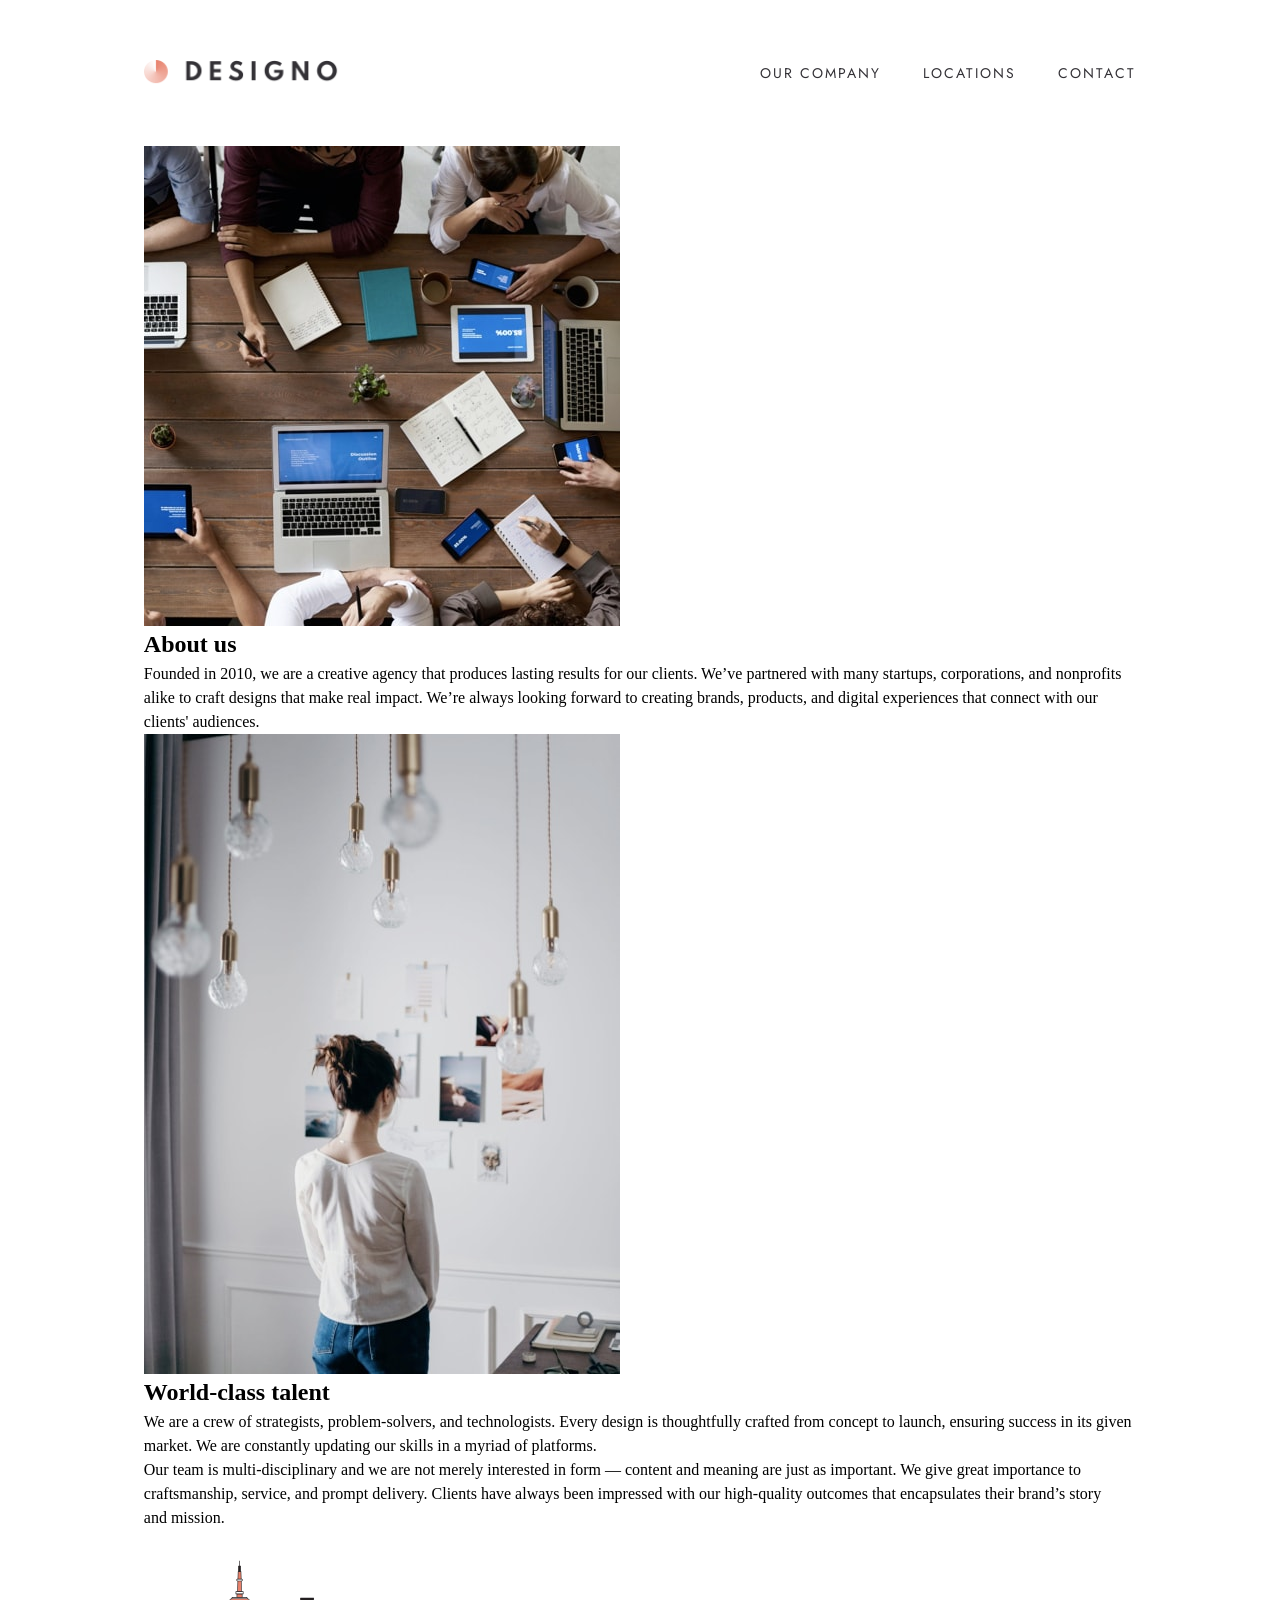
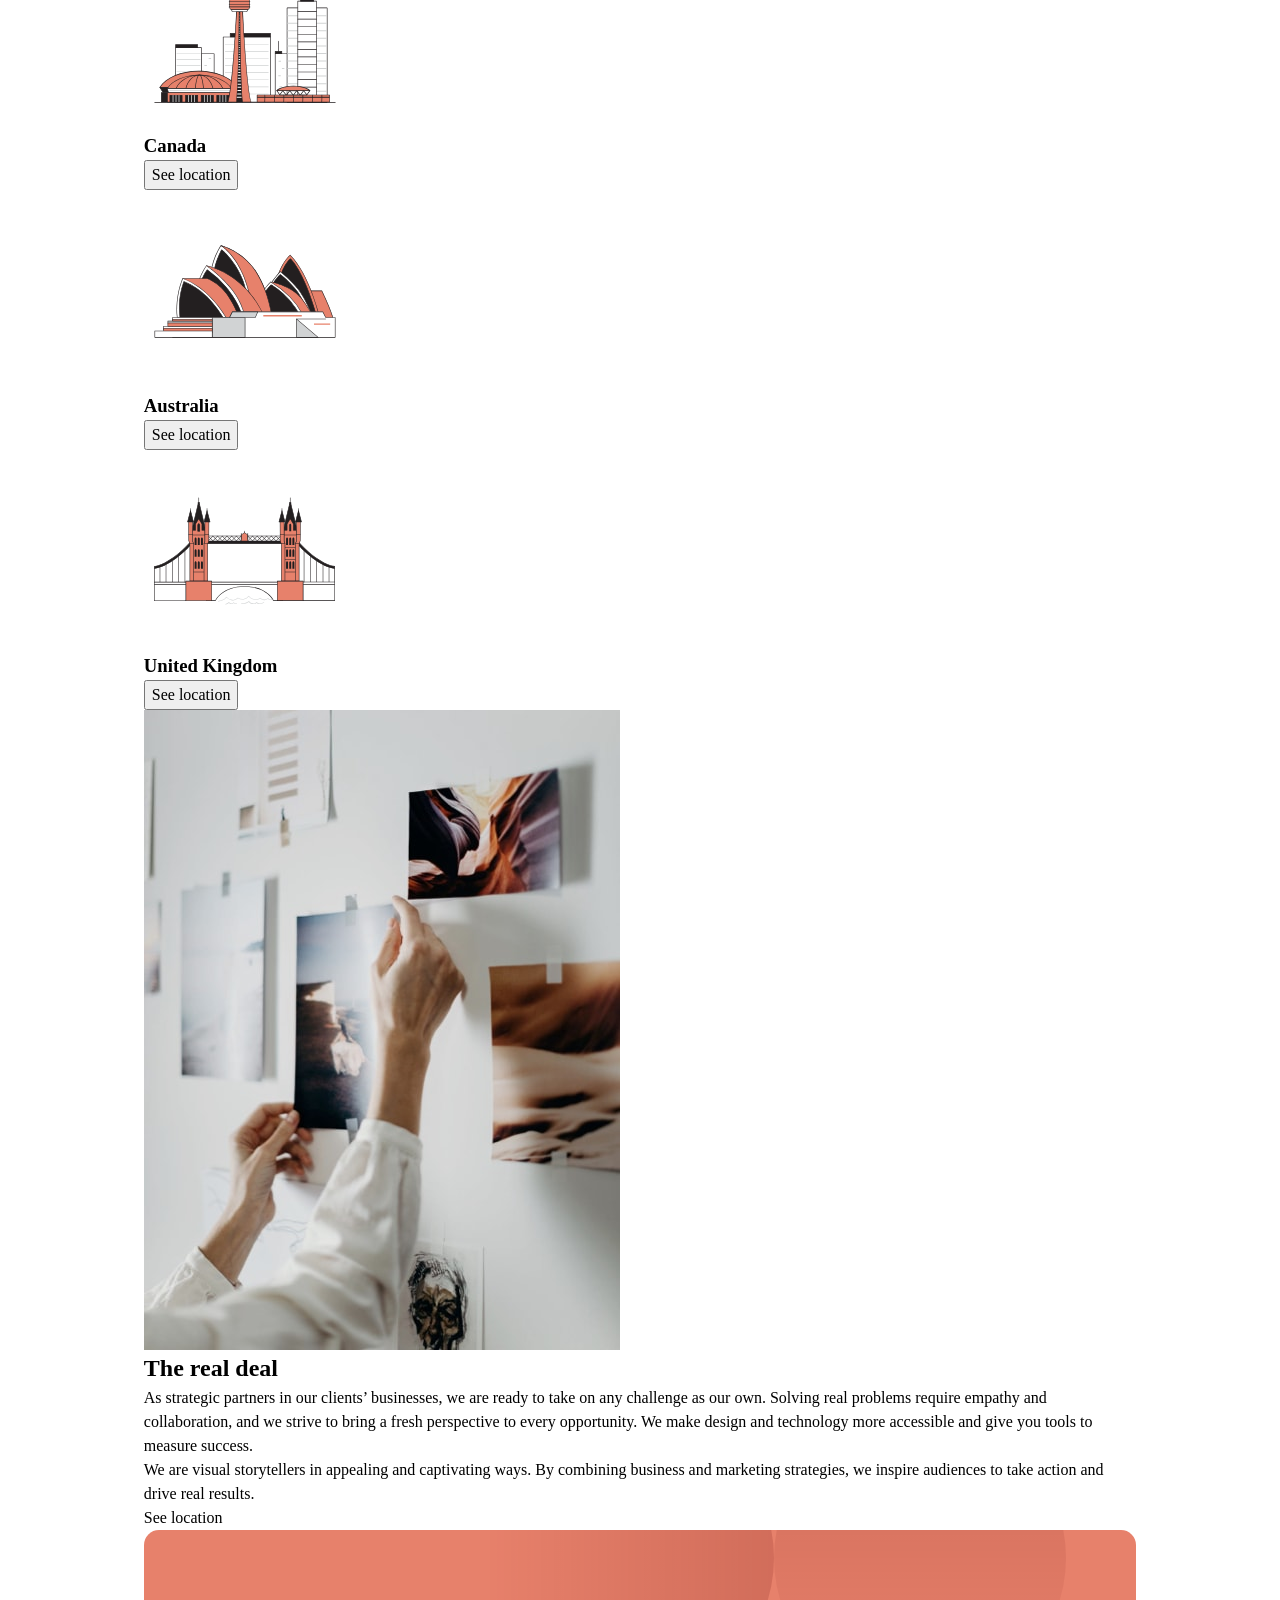
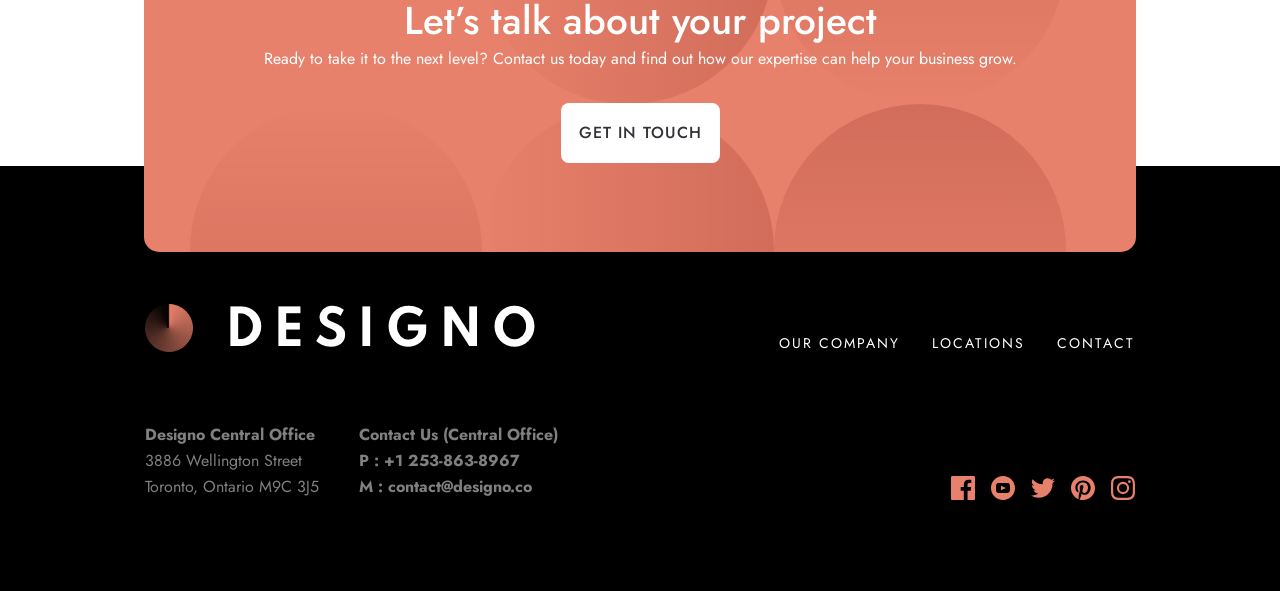
==== about.html @ e56067f2 "html structure for about page" ====
<!DOCTYPE html>
<html lang="en">

<head>
  <meta charset="UTF-8">
  <meta name="viewport" content="width=device-width, initial-scale=1.0">

  <link rel="icon" type="image/png" sizes="32x32"
    href="./assets/favicon-32x32.png">
  <link rel="stylesheet" href="./styles/css/styles.min.css">
  <link rel="stylesheet" href="./styles/css/reset.css">
  <link rel="preconnect" href="https://fonts.googleapis.com">
  <link rel="preconnect" href="https://fonts.gstatic.com" crossorigin>
  <link
    href="https://fonts.googleapis.com/css2?family=Jost:ital,wght@0,100..900;1,100..900&display=swap"
    rel="stylesheet">
  <script src="./javascript/menu.js" defer></script>
  <title>Frontend Mentor | Designo Agency Website Challenge</title>
</head>

<body>
  <header>
    <a href="index.html"><img src="./assets/shared/desktop/logo-dark.png"
        alt="Deisgno logo"></a>
    <nav class="desktop-menu">
      <ul role="menu" class="menu">
        <a href="about.html">
          <li>Our Company</li>
        </a>
        <a href="locations.html">
          <li>Locations</li>
        </a>
        <a href="contact.html">
          <li>Contact</li>
        </a>
      </ul>
    </nav>

    <nav class="mobile-menu">
      <ul role="menu">
        <a href="about.html">
          <li>Our Company</li>
        </a>
        <a href="locations.html">
          <li>Locations</li>
        </a>
        <a href="contact.html">
          <li>Contact</li>
        </a>
      </ul>
    </nav>
    <button id="mobile-menu-button" class="mobile-menu-button"
      aria-label="Open Menu" aria-controls="mobile-menu">
      <svg class="open-menu-icon" width="24" height="20"
        xmlns="http://www.w3.org/2000/svg" aria-label="Open Menu" role="img">
        <g fill="#1D1C1E" fill-rule="evenodd">
          <path d="M0 0h24v4H0zM0 8h24v4H0zM0 16h24v4H0z" />
        </g>
      </svg>
      <svg class="close-menu-icon hidden" width="20" height="20"
        xmlns="http://www.w3.org/2000/svg" aria-label="Close Menu" role="img">
        <path
          d="M17.071.1L19.9 2.93l-7.071 7.07 7.071 7.072-2.828 2.828L10 12.828l-7.071 7.071L.1 17.071 7.17 10 .102 2.929 2.929.1l7.07 7.07 7.072-7.07z"
          fill="#1D1C1E" fill-rule="evenodd" />
      </svg>
    </button>
  </header>
  <main class="content-wrapper">
    <div class="overlay"></div>
    <section class="about-hero">
      <picture>
        <source media="(min-width: 1280px)"
          srcset="/assets/about/desktop/image-about-hero.jpg">
        <source media="(min-width: 768px)"
          srcset="/assets/about/tablet/image-about-hero.jpg">
        <img src="/assets/about/mobile/image-about-hero.jpg"
          alt="Our team gathered around a table brainstorming the best way to help you.">
      </picture>
      <div class="about-hero-copy">
        <h1>About us</h1>
        <p>Founded in 2010, we are a creative agency that produces lasting
          results for our clients. We’ve partnered with many startups,
          corporations, and nonprofits alike to craft designs that make real
          impact. We’re always looking forward to creating brands, products, and
          digital experiences that connect with our clients' audiences.</p>
      </div>
    </section>

    <section class="world-class-talent-container">
      <picture>
        <source media="(min-width: 1280px)"
          srcset="/assets/about/desktop/image-world-class-talent.jpg">
        <source media="(min-width: 768px)"
          srcset="/assets/about/tablet/image-world-class-talent.jpg">
        <img src="/assets/about/mobile/image-world-class-talent.jpg"
          alt="A woman standing in front of a wall of pictures gathering inspiration.">
      </picture>
      <div class="talent-copy-container">
        <h2>World-class talent</h2>
        <p>We are a crew of strategists, problem-solvers, and technologists.
          Every design is thoughtfully crafted from concept to launch, ensuring
          success in its given market. We are constantly updating our skills in
          a myriad of platforms.</p>
        <p>Our team is multi-disciplinary and we are not merely interested in
          form — content and meaning are just as important. We give great
          importance to craftsmanship, service, and prompt delivery. Clients
          have always been impressed with our high-quality outcomes that
          encapsulates their brand’s story and mission.
        </p>
      </div>
    </section>

    <section class="locations-grid-wrapper">
      <div class="location">
        <div class="bg-circle-container">
          <img src="/assets/shared/desktop/illustration-canada.svg"
            alt="An cartoon illustration of the Toronto skyline">
        </div>
        <h3>Canada</h3>
        <a href="locations.html"><button>See location</button></a>
      </div>
      <div class="location">
        <div class="bg-circle-container">
          <img src="/assets/shared/desktop/illustration-australia.svg"
            alt="An cartoon illustration of the Sydney Opera House">
        </div>
        <h3>Australia</h3>
        <a href="locations.html"><button>See location</button></a>
      </div>
      <div class="location">
        <div class="bg-circle-container">
          <img src="/assets/shared/desktop/illustration-united-kingdom.svg"
            alt="An cartoon illustration of London Bridge.">
        </div>
        <h3>United Kingdom</h3>
        <a href="locations.html"><button>See location</button></a>
      </div>
    </section>

    <section class="real-deal-container">
      <picture>
        <source media="(min-width: 1280px)"
          srcset="/assets/about/desktop/image-real-deal.jpg">
        <source media="(min-width: 768px)"
          srcset="/assets/about/tablet/image-real-deal.jpg">
        <img src="/assets/about/mobile/image-real-deal.jpg"
          alt="A pair of hands taping up pictures on a wall for inspiration.">
      </picture>
      <div class="real-deal-copy">
        <h2>The real deal</h2>
        <p>As strategic partners in our clients’ businesses, we are ready to
          take
          on any challenge as our own. Solving real problems require empathy and
          collaboration, and we strive to bring a fresh perspective to every
          opportunity. We make design and technology more accessible and give
          you
          tools to measure success.</p>
        <p>We are visual storytellers in appealing and captivating ways. By
          combining business and marketing strategies, we inspire audiences to
          take action and drive real results.
        </p>
      </div>
    </section>






    See location
  </main>

  <footer>
    <div class="footer-cta-wrapper">
      <h2>Let’s talk about your project</h2>
      <p>Ready to take it to the next level? Contact us today and find out how
        our expertise can help your business grow.</p>
      <a href="contact.html"><button class="footer-cta_btn">Get in
          touch</button></a>
    </div>
    <div class="footer-content-wrapper">
      <img src="/assets/shared/desktop/logo-light.png" alt="Designo Logo.">
      <nav>
        <ul>
          <a href="about.html">
            <li>Our company</li>
          </a>
          <a href="locations.html">
            <li>Locations</li>
          </a>
          <a href="contact.html">
            <li>Contact</li>
          </a>
        </ul>
      </nav>
      <address>
        <div>
          <span>Designo Central Office</span>
          <span class="address_normal">3886 Wellington Street</span>
          <span class="address_normal">Toronto, Ontario M9C 3J5</span>
        </div>

        <div>
          <span>Contact Us (Central Office)</span>
          <span>P : +1 253-863-8967</span>
          <span>M : contact@designo.co</span>
        </div>
      </address>
      <div class="social-links">
        <!-- FACEBOOK ICON -->
        <svg width="24" height="24" xmlns="http://www.w3.org/2000/svg">
          <path
            d="M22.675 0H1.325C.593 0 0 .593 0 1.325v21.351C0 23.407.593 24 1.325 24H12.82v-9.294H9.692v-3.622h3.128V8.413c0-3.1 1.893-4.788 4.659-4.788 1.325 0 2.463.099 2.795.143v3.24l-1.918.001c-1.504 0-1.795.715-1.795 1.763v2.313h3.587l-.467 3.622h-3.12V24h6.116c.73 0 1.323-.593 1.323-1.325V1.325C24 .593 23.407 0 22.675 0z"
            fill="#E7816B" fill-rule="nonzero" />
        </svg>
        <!-- YOUTUBE ICON -->
        <svg width="24" height="24" xmlns="http://www.w3.org/2000/svg">
          <path
            d="M12 0C5.373 0 0 5.373 0 12s5.373 12 12 12 12-5.373 12-12S18.627 0 12 0zm4.441 16.892c-2.102.144-6.784.144-8.883 0C5.282 16.736 5.017 15.622 5 12c.017-3.629.285-4.736 2.558-4.892 2.099-.144 6.782-.144 8.883 0C18.718 7.264 18.982 8.378 19 12c-.018 3.629-.285 4.736-2.559 4.892zM10 9.658l4.917 2.338L10 14.342V9.658z"
            fill="#E7816B" fill-rule="nonzero" />
        </svg>
        <!-- TWITTER ICON -->
        <svg width="24" height="20" xmlns="http://www.w3.org/2000/svg">
          <path
            d="M24 2.557a9.83 9.83 0 01-2.828.775A4.932 4.932 0 0023.337.608a9.864 9.864 0 01-3.127 1.195A4.916 4.916 0 0016.616.248c-3.179 0-5.515 2.966-4.797 6.045A13.978 13.978 0 011.671 1.149a4.93 4.93 0 001.523 6.574 4.903 4.903 0 01-2.229-.616c-.054 2.281 1.581 4.415 3.949 4.89a4.935 4.935 0 01-2.224.084 4.928 4.928 0 004.6 3.419A9.9 9.9 0 010 17.54a13.94 13.94 0 007.548 2.212c9.142 0 14.307-7.721 13.995-14.646A10.025 10.025 0 0024 2.557z"
            fill="#E7816B" fill-rule="nonzero" />
        </svg>
        <!-- PINTEREST ICON -->
        <svg width="24" height="24" xmlns="http://www.w3.org/2000/svg">
          <path
            d="M12 0C5.373 0 0 5.372 0 12c0 5.084 3.163 9.426 7.627 11.174-.105-.949-.2-2.405.042-3.441.218-.937 1.407-5.965 1.407-5.965s-.359-.719-.359-1.782c0-1.668.967-2.914 2.171-2.914 1.023 0 1.518.769 1.518 1.69 0 1.029-.655 2.568-.994 3.995-.283 1.194.599 2.169 1.777 2.169 2.133 0 3.772-2.249 3.772-5.495 0-2.873-2.064-4.882-5.012-4.882-3.414 0-5.418 2.561-5.418 5.207 0 1.031.397 2.138.893 2.738a.36.36 0 01.083.345l-.333 1.36c-.053.22-.174.267-.402.161-1.499-.698-2.436-2.889-2.436-4.649 0-3.785 2.75-7.262 7.929-7.262 4.163 0 7.398 2.967 7.398 6.931 0 4.136-2.607 7.464-6.227 7.464-1.216 0-2.359-.631-2.75-1.378l-.748 2.853c-.271 1.043-1.002 2.35-1.492 3.146C9.57 23.812 10.763 24 12 24c6.627 0 12-5.373 12-12 0-6.628-5.373-12-12-12z"
            fill="#E7816B" fill-rule="nonzero" />
        </svg>
        <!-- INSTAGRAM ICON -->
        <svg width="24" height="24" xmlns="http://www.w3.org/2000/svg">
          <path
            d="M12 2.163c3.204 0 3.584.012 4.85.07 3.252.148 4.771 1.691 4.919 4.919.058 1.265.069 1.645.069 4.849 0 3.205-.012 3.584-.069 4.849-.149 3.225-1.664 4.771-4.919 4.919-1.266.058-1.644.07-4.85.07-3.204 0-3.584-.012-4.849-.07-3.26-.149-4.771-1.699-4.919-4.92-.058-1.265-.07-1.644-.07-4.849 0-3.204.013-3.583.07-4.849.149-3.227 1.664-4.771 4.919-4.919 1.266-.057 1.645-.069 4.849-.069zM12 0C8.741 0 8.333.014 7.053.072 2.695.272.273 2.69.073 7.052.014 8.333 0 8.741 0 12c0 3.259.014 3.668.072 4.948.2 4.358 2.618 6.78 6.98 6.98C8.333 23.986 8.741 24 12 24c3.259 0 3.668-.014 4.948-.072 4.354-.2 6.782-2.618 6.979-6.98.059-1.28.073-1.689.073-4.948 0-3.259-.014-3.667-.072-4.947-.196-4.354-2.617-6.78-6.979-6.98C15.668.014 15.259 0 12 0zm0 5.838a6.162 6.162 0 100 12.324 6.162 6.162 0 000-12.324zM12 16a4 4 0 110-8 4 4 0 010 8zm6.406-11.845a1.44 1.44 0 100 2.881 1.44 1.44 0 000-2.881z"
            fill="#E7816B" fill-rule="nonzero" />
        </svg>
      </div>
    </div>
  </footer>
</body>

</html>
---- styles/css/styles.min.css ----
header{display:flex;flex-direction:row;justify-content:space-between;align-items:center;position:relative;padding:clamp(2.188rem,2.723vw + 1.549rem,4rem) clamp(1.5rem,13.239vw - 1.603rem,10.313rem)}header img{width:200px;max-width:100%;z-index:9998}header .desktop-menu{display:none}@media screen and (width > 768px){header .desktop-menu{display:inline-block}header .desktop-menu .menu{display:flex;flex-direction:row;gap:42px;list-style-type:none;padding:0}header .desktop-menu .menu a{text-decoration:none}header .desktop-menu .menu a li{text-transform:uppercase;color:#333136;font-family:"Jost",sans-serif;font-size:14px;font-weight:400;letter-spacing:2px;line-height:14px}header .desktop-menu .menu a:hover{-webkit-text-decoration:underline #333136;text-decoration:underline #333136;text-decoration-thickness:1px}}header .mobile-menu{background-color:#000;position:fixed;top:100px;left:0;width:100%;padding:3rem 1.5rem;transform:translateY(-430px);display:inline-block;opacity:0;transition:all .7s ease-in;transition-behavior:allow-discrete;z-index:9999}header .mobile-menu ul{padding:0;list-style-type:none;display:flex;flex-direction:column;gap:32px}header .mobile-menu ul a{text-decoration:none}header .mobile-menu ul a li{color:#fff;text-transform:uppercase;font-family:"Jost",sans-serif;font-size:24px;font-weight:400;letter-spacing:2px;line-height:25px}header .menuIsOpen{transform:translateY(0px);opacity:1}.content-wrapper{width:100%;padding-left:clamp(1.5rem,13.239vw - 1.603rem,10.313rem);padding-right:clamp(1.5rem,13.239vw - 1.603rem,10.313rem);position:relative;overflow-x:hidden;display:flex;flex-direction:column}footer{display:grid;grid-template-columns:repeat(2, 1fr);grid-template-rows:repeat(6, auto)}@media screen and (width > 768px){footer{grid-template-rows:repeat(5, 1fr)}}footer .footer-cta-wrapper{grid-area:1/1/4/3;background-color:#e7816b;margin-left:clamp(1.5rem,13.239vw - 1.603rem,10.313rem);margin-right:clamp(1.5rem,13.239vw - 1.603rem,10.313rem);padding:clamp(4rem,.751vw + 3.824rem,4.5rem) clamp(1.5rem,6.761vw - .085rem,6rem);border-radius:15px;z-index:9999;display:flex;flex-direction:column;align-items:center;text-align:center;margin-bottom:32px;background-image:url("/assets/shared/desktop/bg-pattern-call-to-action.svg");background-position:40% 45%;background-repeat:no-repeat}@media screen and (width > 768px){footer .footer-cta-wrapper{grid-area:1/1/4/5}}@media screen and (width > 1280px){footer .footer-cta-wrapper{display:grid;grid-template-columns:repeat(2, 1fr);-moz-column-gap:300px;column-gap:300px;background-position:100% 40%}}footer .footer-cta-wrapper h2{color:#fff;font-family:"Jost",sans-serif;font-size:clamp(2rem,.751vw + 1.824rem,2.5rem);line-height:clamp(2.25rem,.376vw + 2.162rem,2.5rem);font-weight:500}@media screen and (width > 1280px){footer .footer-cta-wrapper h2{align-self:end;justify-self:start;margin-bottom:10px;text-align:start}}footer .footer-cta-wrapper p{display:flex;gap:32px;margin-top:6px;margin-bottom:32px;color:#fff;font-family:"Jost",sans-serif;font-size:16px;line-height:25px}@media screen and (width > 1280px){footer .footer-cta-wrapper p{grid-column:1;text-align:start;margin-top:10px;align-self:start}}@media screen and (width > 1280px){footer .footer-cta-wrapper a{grid-area:1/2/3/3;align-self:center;justify-self:end}}footer .footer-content-wrapper{grid-area:3/1/10/3;display:grid;grid-template-rows:subgrid;background-color:#000;padding-top:clamp(4rem,.751vw + 3.824rem,4.5rem);padding-bottom:clamp(4rem,.751vw + 3.824rem,4.5rem);row-gap:40px}@media screen and (width > 768px){footer .footer-content-wrapper{padding-right:clamp(2.5rem,11.643vw - .229rem,10.25rem);padding-left:clamp(2.5rem,11.643vw - .229rem,10.25rem)}}footer .footer-content-wrapper img{grid-column:1/2;grid-row:2;align-self:center;justify-self:center}@media screen and (width > 768px){footer .footer-content-wrapper img{align-self:start;justify-self:auto}}footer .footer-content-wrapper nav{grid-column:1/2;grid-row:3;align-self:center;justify-self:center}@media screen and (width > 768px){footer .footer-content-wrapper nav{grid-column:2;grid-row:2;align-self:center;justify-self:end}}footer .footer-content-wrapper nav ul{padding:0;list-style-type:none;text-align:center;display:flex;flex-direction:column;gap:32px}@media screen and (width > 768px){footer .footer-content-wrapper nav ul{flex-direction:row}}footer .footer-content-wrapper nav ul a{text-decoration:none}footer .footer-content-wrapper nav ul a li{color:#fff;text-transform:uppercase;font-family:"Jost",sans-serif;font-size:14px;font-weight:400;line-height:14px;letter-spacing:2px}footer .footer-content-wrapper nav ul a:hover{-webkit-text-decoration:underline #fff;text-decoration:underline #fff;text-decoration-thickness:1px}footer .footer-content-wrapper address{grid-column:1/2;grid-row:4;color:#fff;font-family:sans-serif;align-items:center;justify-self:center;text-align:center;font-style:normal;display:flex;flex-direction:column;gap:40px}@media screen and (width > 768px){footer .footer-content-wrapper address{grid-column:1;grid-row:3;flex-direction:row;text-align:start;justify-self:start;align-self:end}}footer .footer-content-wrapper address div{display:flex;flex-direction:column}footer .footer-content-wrapper address div span{font-family:"Jost",sans-serif;font-size:16px;font-weight:700;color:#fff;opacity:.5;line-height:26px}footer .footer-content-wrapper address div .address_normal{font-weight:400}footer .footer-content-wrapper .social-links{grid-column:1/2;grid-row:5;display:flex;flex-direction:row;align-items:center;justify-content:center;gap:16px}@media screen and (width > 768px){footer .footer-content-wrapper .social-links{grid-column:2;grid-row:3;justify-self:end;align-self:end}}footer .footer-content-wrapper .social-links svg:hover{cursor:pointer}footer .footer-content-wrapper .social-links svg:hover path{fill:#ffad9b}.contact-footer-content-wrapper{display:grid;grid-template-columns:1fr;width:100vw;row-gap:32px;background-color:#000;padding-top:clamp(4rem,.751vw + 3.824rem,4.5rem);padding-bottom:clamp(4rem,.751vw + 3.824rem,4.5rem)}@media screen and (width > 768px){.contact-footer-content-wrapper{grid-template-columns:1fr 1fr;grid-template-rows:1fr 1fr;row-gap:0;padding-right:clamp(2.5rem,11.643vw - .229rem,10.25rem);padding-left:clamp(2.5rem,11.643vw - .229rem,10.25rem)}}.contact-footer-content-wrapper img{align-self:center;justify-self:center}@media screen and (width > 768px){.contact-footer-content-wrapper img{align-self:start;justify-self:auto}}.contact-footer-content-wrapper nav{align-self:center;justify-self:center}@media screen and (width > 768px){.contact-footer-content-wrapper nav{grid-column:2;grid-row:1;align-self:center;justify-self:end}}.contact-footer-content-wrapper nav ul{padding:0;list-style-type:none;text-align:center;display:flex;flex-direction:column;gap:32px}@media screen and (width > 768px){.contact-footer-content-wrapper nav ul{flex-direction:row}}.contact-footer-content-wrapper nav ul a{text-decoration:none}.contact-footer-content-wrapper nav ul a li{color:#fff;text-transform:uppercase;font-family:"Jost",sans-serif;font-size:14px;font-weight:400;line-height:14px;letter-spacing:2px}.contact-footer-content-wrapper nav ul a:hover{-webkit-text-decoration:underline #fff;text-decoration:underline #fff;text-decoration-thickness:1px}.contact-footer-content-wrapper address{color:#fff;font-family:sans-serif;align-items:center;justify-self:center;text-align:center;font-style:normal;display:flex;flex-direction:column;gap:40px}@media screen and (width > 768px){.contact-footer-content-wrapper address{grid-column:1;grid-row:3;flex-direction:row;text-align:start;justify-self:start;align-self:end}}.contact-footer-content-wrapper address div{display:flex;flex-direction:column}.contact-footer-content-wrapper address div span{font-family:"Jost",sans-serif;font-size:16px;font-weight:700;color:#fff;opacity:.5;line-height:26px}.contact-footer-content-wrapper address div .address_normal{font-weight:400}.contact-footer-content-wrapper .social-links{display:flex;flex-direction:row;align-items:center;justify-content:center;gap:16px}@media screen and (width > 768px){.contact-footer-content-wrapper .social-links{grid-column:2;grid-row:3;justify-self:end;align-self:end}}.contact-footer-content-wrapper .social-links svg:hover{cursor:pointer}.contact-footer-content-wrapper .social-links svg:hover path{fill:#ffad9b}.mobile-menu-button{background:rgba(0,0,0,0);border:none;cursor:pointer;display:flex}@media screen and (width > 768px){.mobile-menu-button{display:none}}.mobile-menu-button .hidden{display:none}.cta_btn,.footer-cta_btn{border:none;border-radius:8px;background-color:#fff;padding:18px;font-family:"Jost",sans-serif;font-weight:500;letter-spacing:1px;text-transform:uppercase;color:#333136;transition:all .45s ease}.cta_btn:hover,.footer-cta_btn:hover{background-color:#ffad9b;color:#fff;cursor:pointer}a{text-decoration:none}@media screen and (width >= 1280px){a.web-design-item{grid-area:1/1/3/2}}@media screen and (width >= 768px){a.app-design-item{height:100%}}@media screen and (width >= 768px){a.graphic-design-item{height:100%}}a .work-container{padding:90px 56px;display:flex;flex-direction:column;align-items:center;width:100%;position:relative;border-radius:15px;gap:24px}a .work-container:hover{cursor:pointer}a .work-container:hover .work-overlay{background-color:#e7816b;opacity:.85}a .work-container .work-overlay{position:absolute;top:0;left:0;width:100%;height:100%;background-color:#000;opacity:.49;border-radius:15px}a .work-container h2{font-family:"Jost",sans-serif;font-size:clamp(1.75rem,1.878vw + 1.31rem,3rem);line-height:clamp(2.25rem,1.127vw + 1.986rem,3rem);letter-spacing:clamp(.063rem,.094vw + .04rem,.125rem);font-weight:500;text-transform:uppercase;color:#fff;z-index:2}a .work-container .work-copy{display:flex;flex-direction:row;align-items:center;gap:16px;z-index:2}a .work-container .work-copy p{font-family:"Jost",sans-serif;font-size:15px;text-transform:uppercase;letter-spacing:5px;color:#fff;font-weight:500}a .work-container.web-design{background-image:url("/assets/home/mobile/image-web-design.jpg");background-repeat:no-repeat;background-size:cover}@media screen and (width >= 768px){a .work-container.web-design{background-image:url("/assets/home/tablet/image-web-design.jpg")}}@media screen and (width >= 1280px){a .work-container.web-design{padding:273px 136px;background-image:url("/assets/home/desktop/image-web-design-large.jpg")}}a .work-container.app-design{background-image:url("/assets/home/mobile/image-app-design.jpg");background-repeat:no-repeat;background-size:cover}@media screen and (width >= 768px){a .work-container.app-design{background-image:url("/assets/home/tablet/image-app-design.jpg");height:100%}}@media screen and (width >= 1280px){a .work-container.app-design{background-image:url("/assets/home/desktop/image-app-design.jpg");height:100%}}a .work-container.graphic-design{background-image:url("/assets/home/mobile/image-graphic-design.jpg");background-repeat:no-repeat;background-size:cover}@media screen and (width >= 768px){a .work-container.graphic-design{background-image:url("/assets/home/tablet/image-graphic-design.jpg");height:100%}}@media screen and (width >= 1280px){a .work-container.graphic-design{background-image:url("/assets/home/desktop/image-graphic-design.jpg");height:100%}}.home_hero{position:relative;width:100vw;margin-left:calc(50% - 50vw);margin-right:calc(50% - 50vw);display:flex;flex-direction:column;align-items:center;text-align:center;background-color:#e7816b;padding:80px 24px;height:95vh;overflow-y:hidden;background-image:url("/assets/shared/desktop/bg-pattern-small-circle.svg");background-repeat:no-repeat;background-position:-10% 50%;background-size:cover}@media screen and (width > 768px){.home_hero{margin-right:unset;margin-left:unset;width:100%;border-radius:15px;overflow-x:hidden}}@media screen and (width >= 1280px){.home_hero{display:grid;grid-template-columns:1fr 1fr;padding:145px 95px;align-items:start;overflow-x:hidden;height:-moz-min-content;height:min-content}}.home_hero .hero-copy_container{display:flex;flex-direction:column;gap:30px}@media screen and (width > 1280px){.home_hero .hero-copy_container{text-align:start}}.home_hero .hero-copy_container h1{font-family:"Jost",sans-serif;font-size:clamp(2rem,1.502vw + 1.648rem,3rem);font-weight:500;color:#fff;line-height:clamp(2.25rem,1.127vw + 1.986rem,3rem)}.home_hero .hero-copy_container p{font-family:"Jost",sans-serif;font-size:16px;font-weight:400;line-height:26px;color:#fff}.home_hero img{position:absolute;transform:translateY(300px);transform-origin:right center}@media screen and (width > 768px){.home_hero img{transform:translateY(250px)}}@media screen and (width > 1280px){.home_hero img{transform:translateY(30px);transform:translateX(750px)}}.work-grid-wrapper{display:grid;grid-template-columns:1fr;grid-template-rows:repeat(3, 1fr);align-items:center;row-gap:24px;margin:120px 0}@media screen and (width > 1280px){.work-grid-wrapper{grid-template-columns:repeat(2, 1fr);grid-template-rows:repeat(2, 1fr);-moz-column-gap:30px;column-gap:30px}}.traits-wrapper{display:flex;flex-direction:column;align-items:center;justify-content:center;margin-bottom:120px;gap:80px}@media screen and (width > 1280px){.traits-wrapper{display:grid;grid-template-columns:repeat(3, 1fr);grid-template-rows:1fr;margin-bottom:160px;-moz-column-gap:30px;column-gap:30px}}.traits-wrapper .trait-container{display:flex;flex-direction:column;align-items:center;text-align:center;gap:48px}@media screen and (min-width: 768px)and (max-width: 1280px){.traits-wrapper .trait-container{display:grid;grid-template-columns:auto 1fr;text-align:start}}.traits-wrapper .trait-container h3{font-family:"Jost",sans-serif;font-size:20px;font-weight:500;text-transform:uppercase;letter-spacing:5px;line-height:26px;color:#333136;margin-bottom:32px}@media screen and (min-width: 768px)and (max-width: 1280px){.traits-wrapper .trait-container h3{margin-bottom:16px}}.traits-wrapper .trait-container p{font-family:"Jost",sans-serif;font-size:16px;font-weight:400;line-height:26px;color:#333136}.traits-wrapper .trait-container:first-child .bg-circle-container{background-image:url("/assets/shared/desktop/bg-pattern-small-circle.svg");background-repeat:no-repeat}.traits-wrapper .trait-container:nth-child(2) .bg-circle-container{position:relative;overflow:hidden}.traits-wrapper .trait-container:nth-child(2) .bg-circle-container::before{content:"";position:absolute;width:100%;height:100%;top:0;left:0;z-index:-1;background:url("/assets/shared/desktop/bg-pattern-small-circle.svg") no-repeat center;background-size:cover;transform:rotate(-90deg)}.traits-wrapper .trait-container:nth-child(3) .bg-circle-container{position:relative;overflow:hidden}.traits-wrapper .trait-container:nth-child(3) .bg-circle-container::before{content:"";position:absolute;width:100%;height:100%;top:0;left:0;z-index:-1;background:url("/assets/shared/desktop/bg-pattern-small-circle.svg") no-repeat center;background-size:cover;transform:rotate(90deg)}
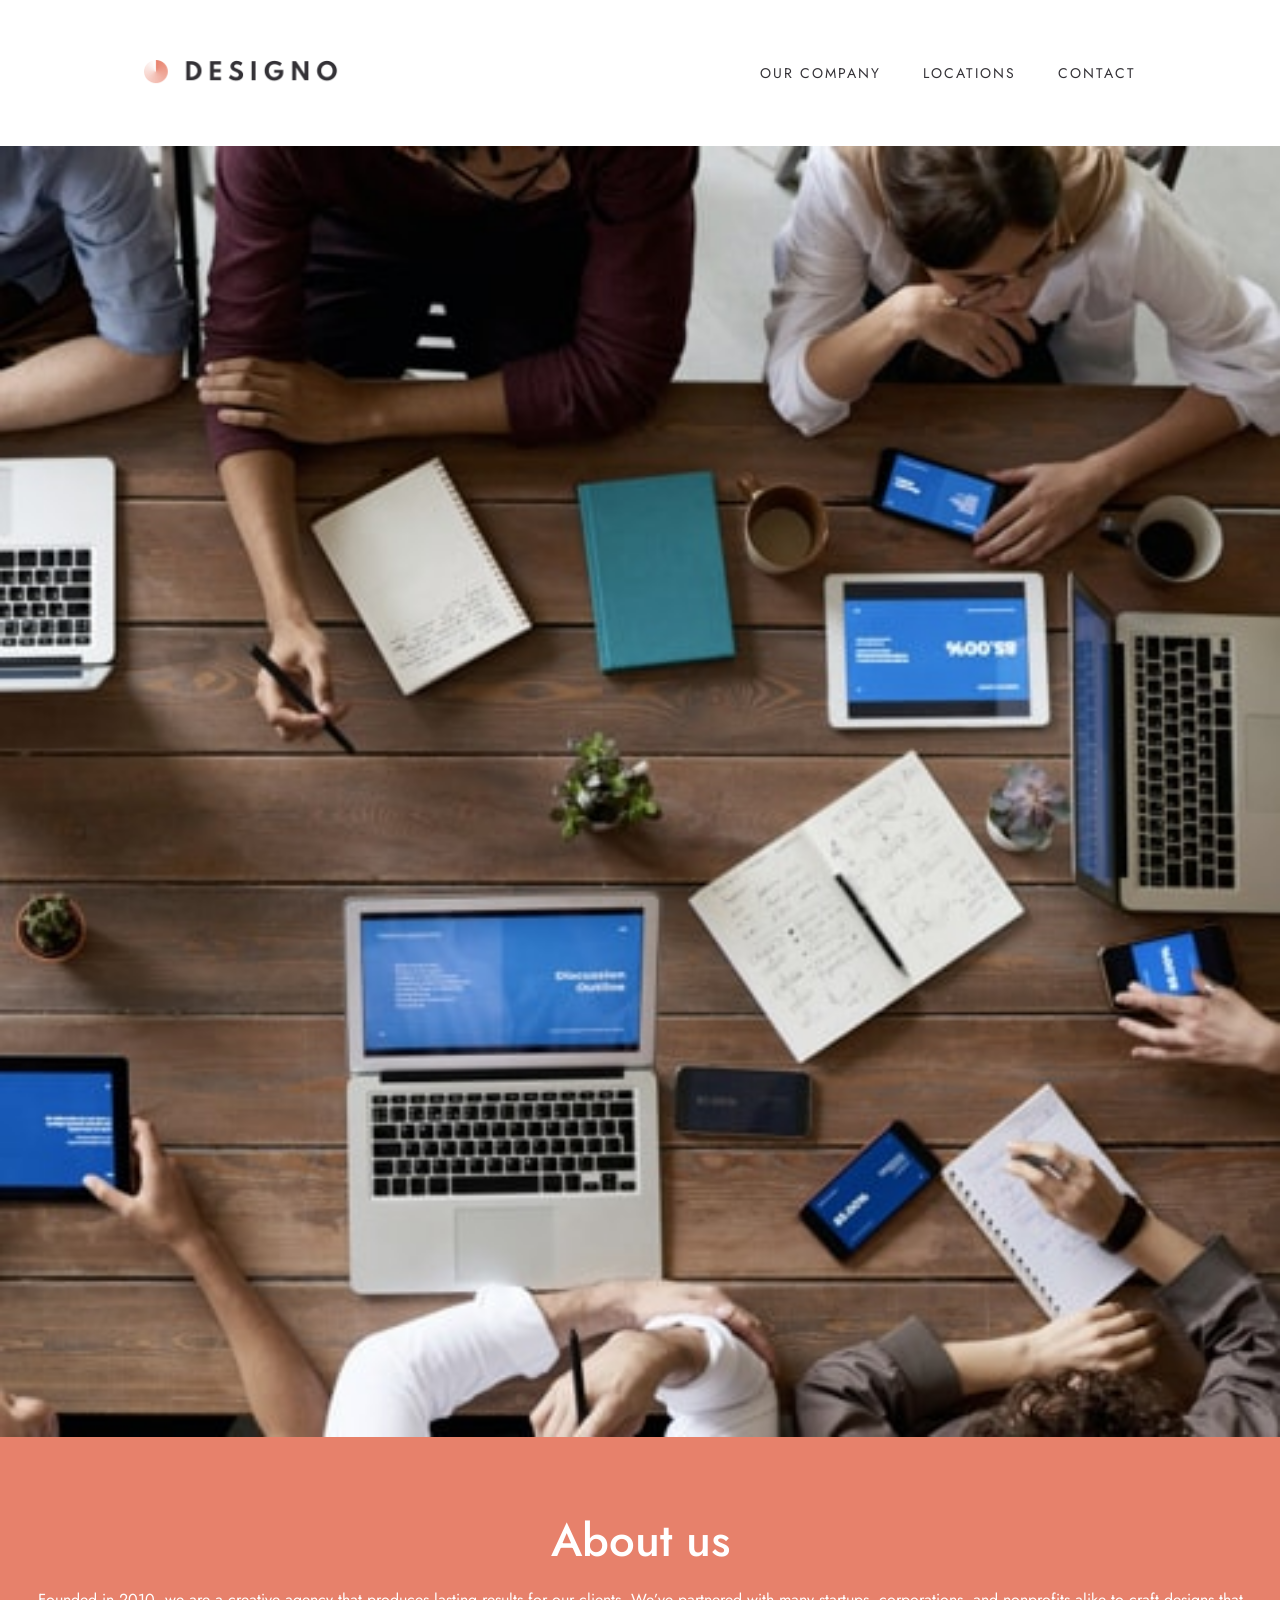
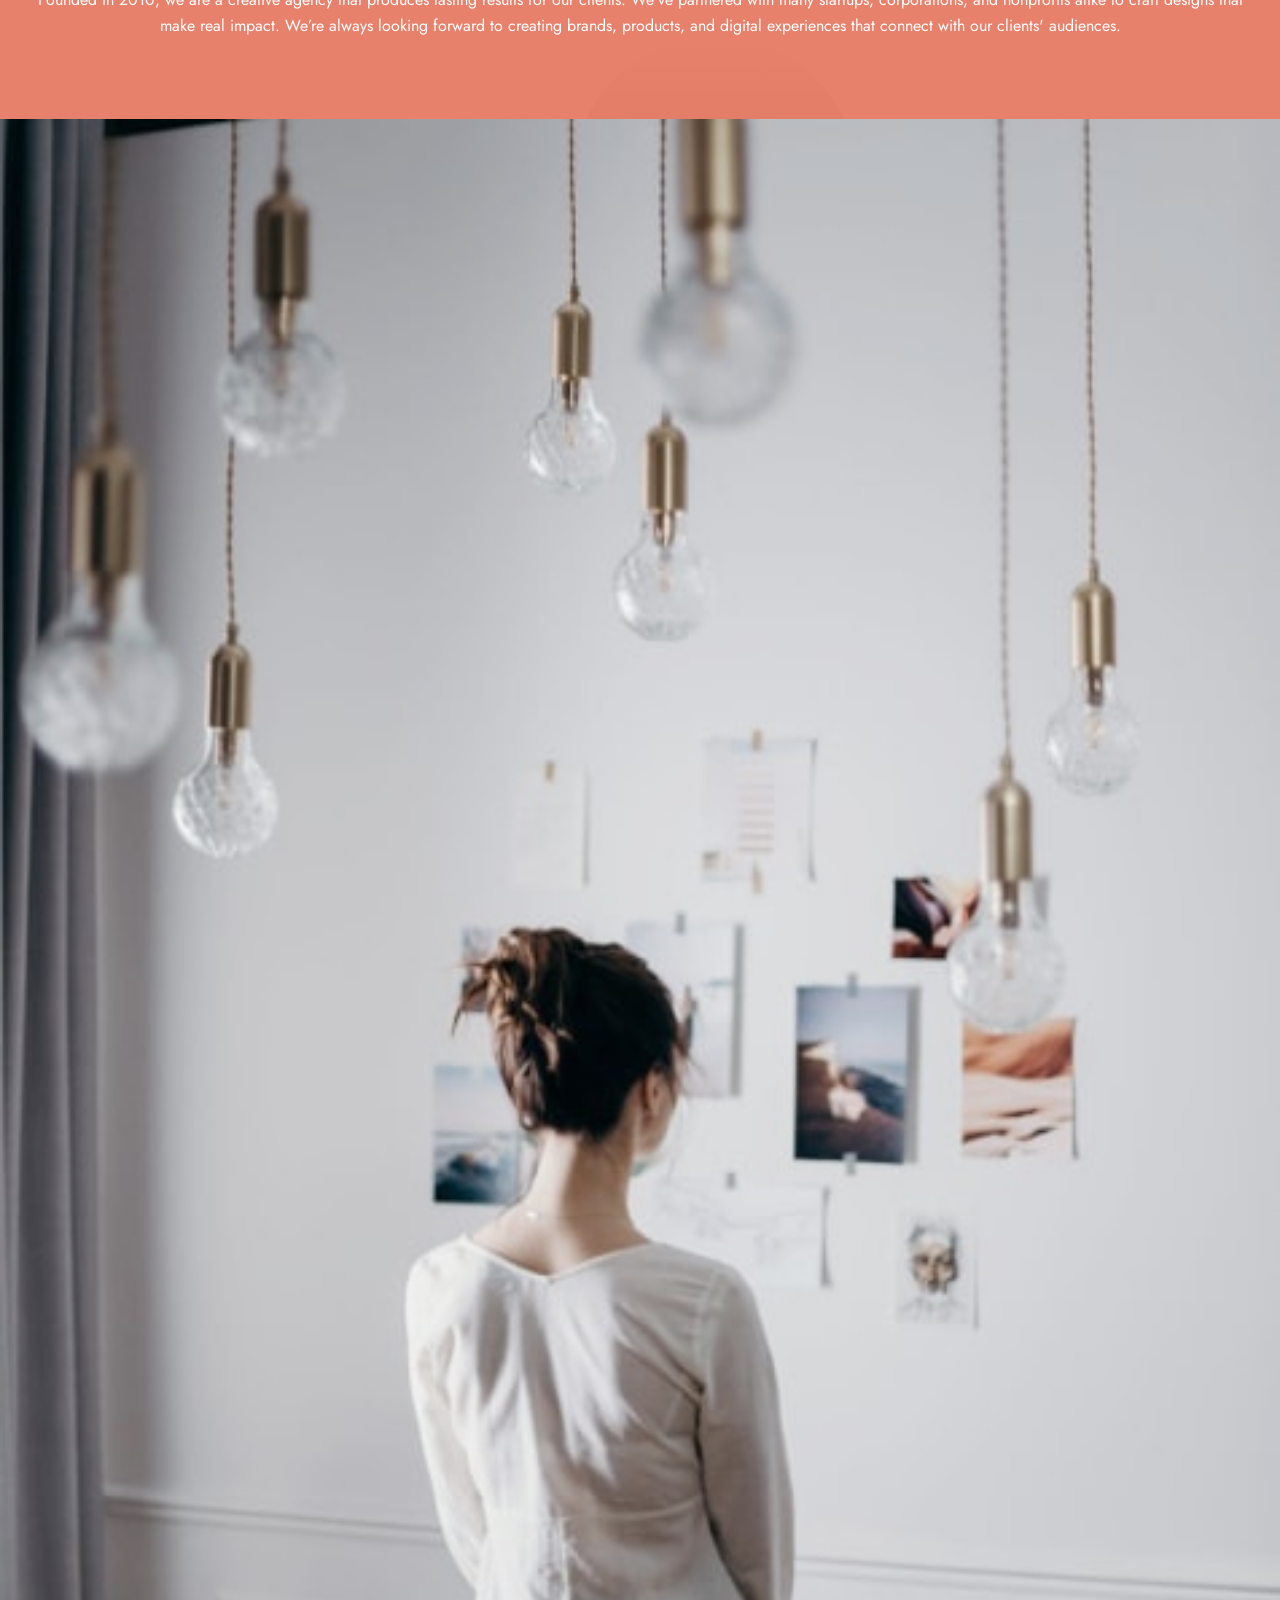
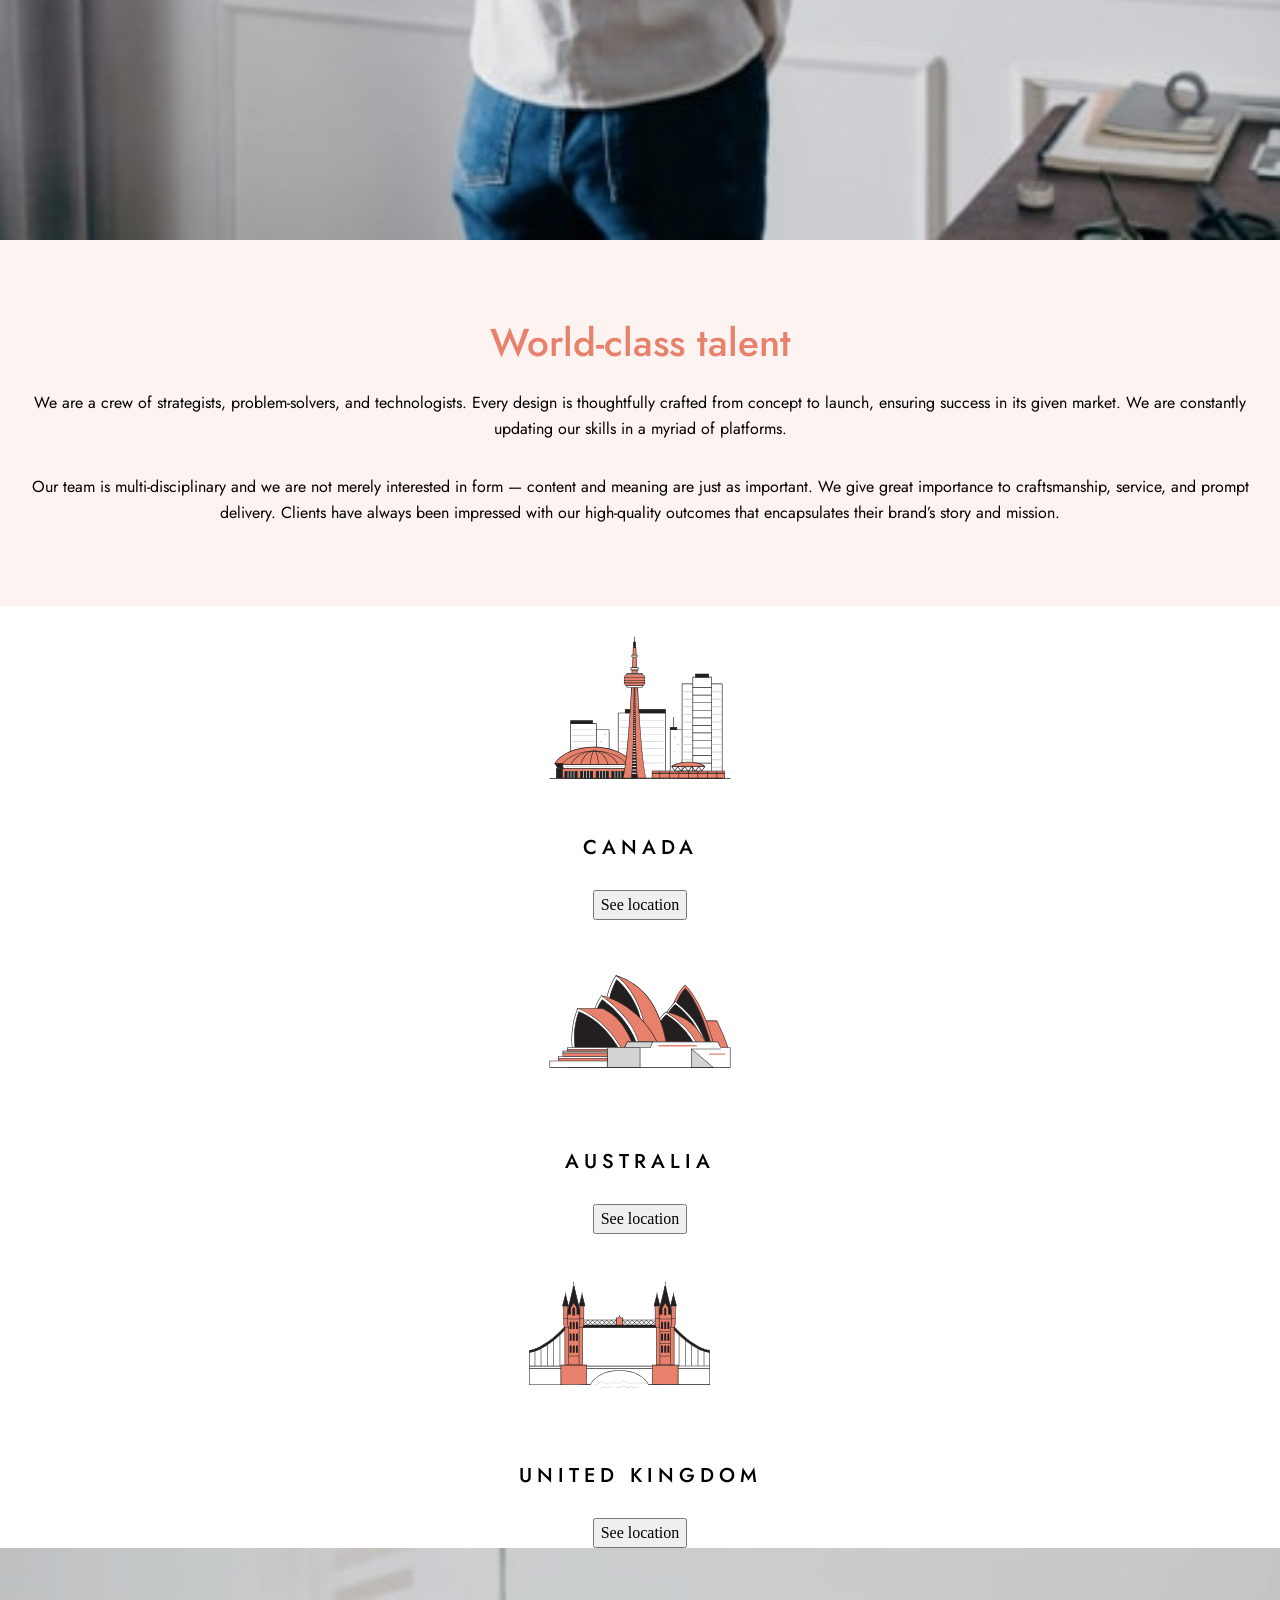
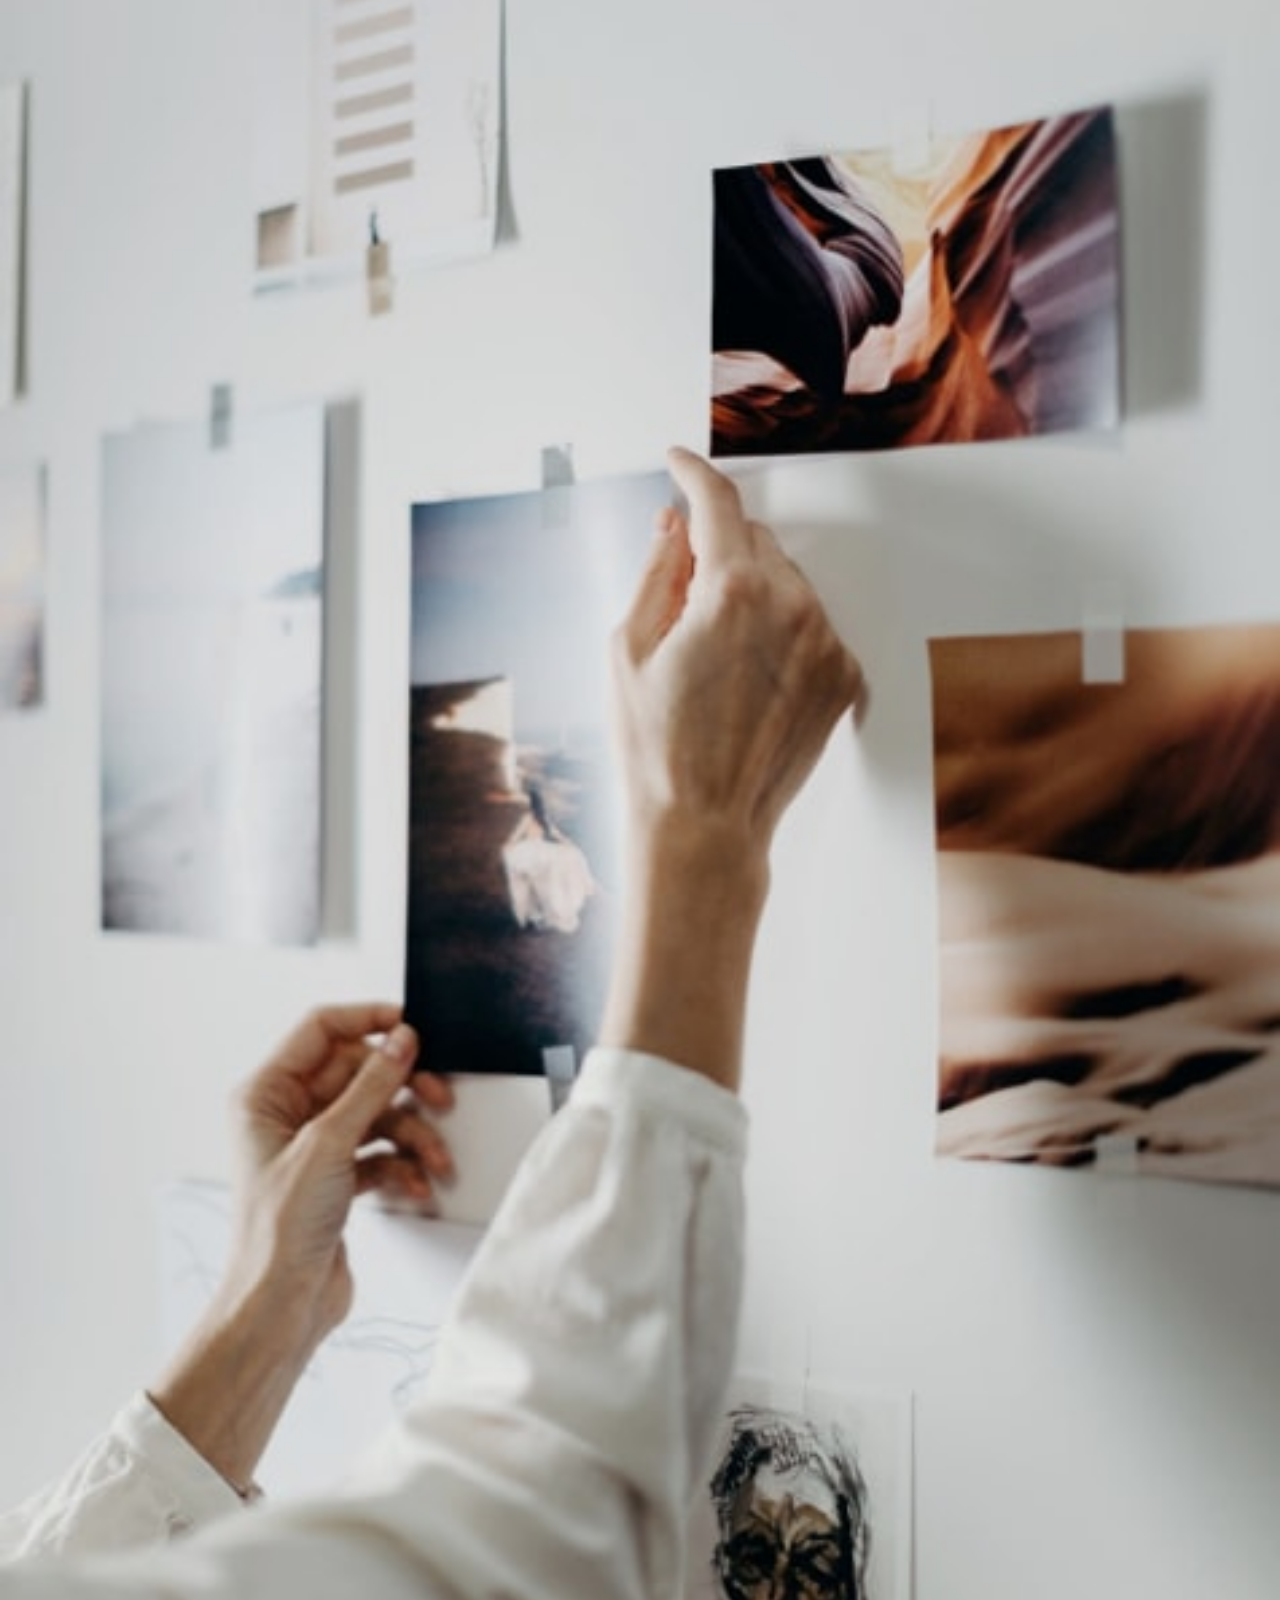
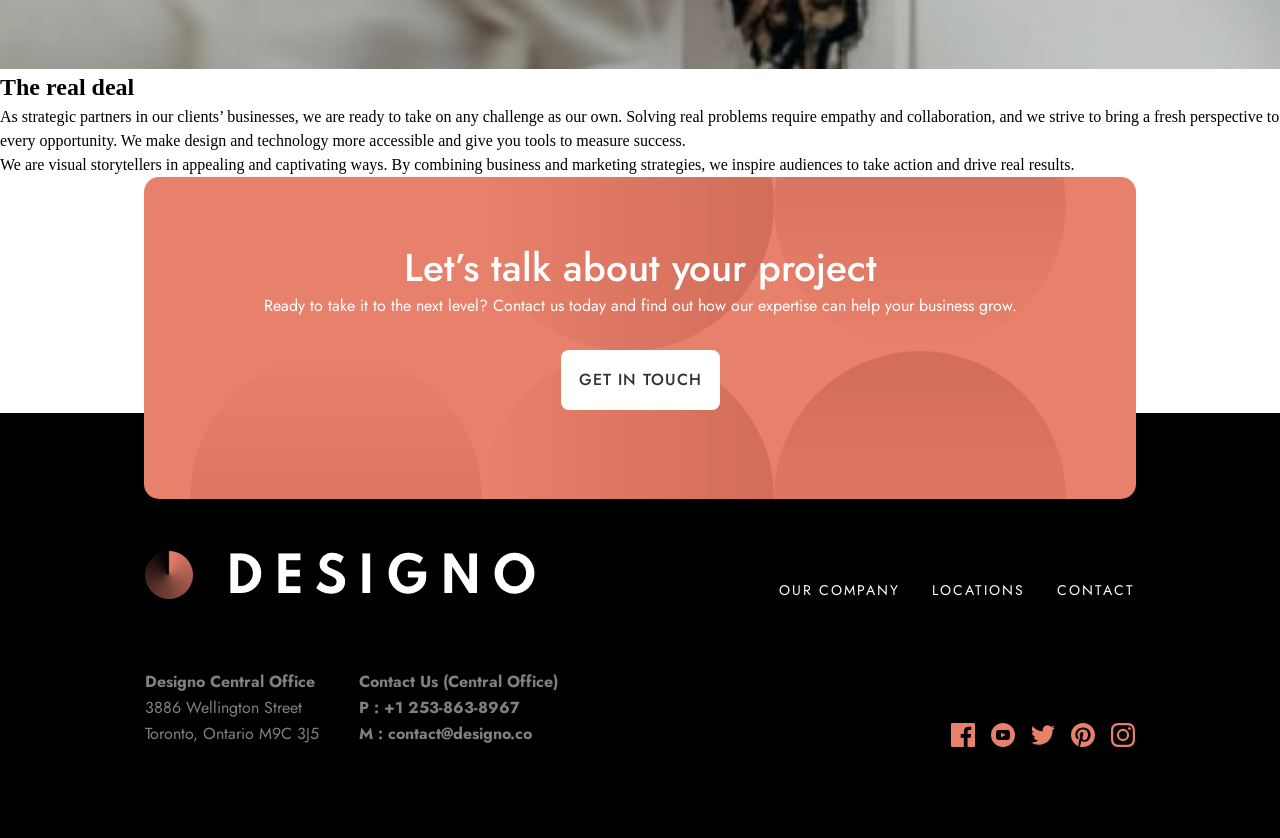
==== commit 70a1f102: "about page styling" ====
--- a/about.html
+++ b/about.html
@@ -110,30 +110,37 @@
       </div>
     </section>
 
-    <section class="locations-grid-wrapper">
+    <section class="locations-wrapper">
       <div class="location">
         <div class="bg-circle-container">
           <img src="/assets/shared/desktop/illustration-canada.svg"
             alt="An cartoon illustration of the Toronto skyline">
         </div>
-        <h3>Canada</h3>
-        <a href="locations.html"><button>See location</button></a>
+        <div class="location-copy">
+          <h3>Canada</h3>
+          <a href="locations.html"><button>See location</button></a>
+        </div>
+
       </div>
       <div class="location">
         <div class="bg-circle-container">
           <img src="/assets/shared/desktop/illustration-australia.svg"
             alt="An cartoon illustration of the Sydney Opera House">
         </div>
-        <h3>Australia</h3>
-        <a href="locations.html"><button>See location</button></a>
+        <div class="location-copy">
+          <h3>Australia</h3>
+          <a href="locations.html"><button>See location</button></a>
+        </div>
       </div>
       <div class="location">
         <div class="bg-circle-container">
           <img src="/assets/shared/desktop/illustration-united-kingdom.svg"
             alt="An cartoon illustration of London Bridge.">
         </div>
-        <h3>United Kingdom</h3>
-        <a href="locations.html"><button>See location</button></a>
+        <div class="location-copy">
+          <h3>United Kingdom</h3>
+          <a href="locations.html"><button>See location</button></a>
+        </div>
       </div>
     </section>
 
@@ -161,13 +168,6 @@
         </p>
       </div>
     </section>
-
-
-
-
-
-
-    See location
   </main>
 
   <footer>
--- a/styles/css/styles.min.css
+++ b/styles/css/styles.min.css
@@ -1 +1 @@
-header{display:flex;flex-direction:row;justify-content:space-between;align-items:center;position:relative;padding:clamp(2.188rem,2.723vw + 1.549rem,4rem) clamp(1.5rem,13.239vw - 1.603rem,10.313rem)}header img{width:200px;max-width:100%;z-index:9998}header .desktop-menu{display:none}@media screen and (width > 768px){header .desktop-menu{display:inline-block}header .desktop-menu .menu{display:flex;flex-direction:row;gap:42px;list-style-type:none;padding:0}header .desktop-menu .menu a{text-decoration:none}header .desktop-menu .menu a li{text-transform:uppercase;color:#333136;font-family:"Jost",sans-serif;font-size:14px;font-weight:400;letter-spacing:2px;line-height:14px}header .desktop-menu .menu a:hover{-webkit-text-decoration:underline #333136;text-decoration:underline #333136;text-decoration-thickness:1px}}header .mobile-menu{background-color:#000;position:fixed;top:100px;left:0;width:100%;padding:3rem 1.5rem;transform:translateY(-430px);display:inline-block;opacity:0;transition:all .7s ease-in;transition-behavior:allow-discrete;z-index:9999}header .mobile-menu ul{padding:0;list-style-type:none;display:flex;flex-direction:column;gap:32px}header .mobile-menu ul a{text-decoration:none}header .mobile-menu ul a li{color:#fff;text-transform:uppercase;font-family:"Jost",sans-serif;font-size:24px;font-weight:400;letter-spacing:2px;line-height:25px}header .menuIsOpen{transform:translateY(0px);opacity:1}.content-wrapper{width:100%;padding-left:clamp(1.5rem,13.239vw - 1.603rem,10.313rem);padding-right:clamp(1.5rem,13.239vw - 1.603rem,10.313rem);position:relative;overflow-x:hidden;display:flex;flex-direction:column}footer{display:grid;grid-template-columns:repeat(2, 1fr);grid-template-rows:repeat(6, auto)}@media screen and (width > 768px){footer{grid-template-rows:repeat(5, 1fr)}}footer .footer-cta-wrapper{grid-area:1/1/4/3;background-color:#e7816b;margin-left:clamp(1.5rem,13.239vw - 1.603rem,10.313rem);margin-right:clamp(1.5rem,13.239vw - 1.603rem,10.313rem);padding:clamp(4rem,.751vw + 3.824rem,4.5rem) clamp(1.5rem,6.761vw - .085rem,6rem);border-radius:15px;z-index:9999;display:flex;flex-direction:column;align-items:center;text-align:center;margin-bottom:32px;background-image:url("/assets/shared/desktop/bg-pattern-call-to-action.svg");background-position:40% 45%;background-repeat:no-repeat}@media screen and (width > 768px){footer .footer-cta-wrapper{grid-area:1/1/4/5}}@media screen and (width > 1280px){footer .footer-cta-wrapper{display:grid;grid-template-columns:repeat(2, 1fr);-moz-column-gap:300px;column-gap:300px;background-position:100% 40%}}footer .footer-cta-wrapper h2{color:#fff;font-family:"Jost",sans-serif;font-size:clamp(2rem,.751vw + 1.824rem,2.5rem);line-height:clamp(2.25rem,.376vw + 2.162rem,2.5rem);font-weight:500}@media screen and (width > 1280px){footer .footer-cta-wrapper h2{align-self:end;justify-self:start;margin-bottom:10px;text-align:start}}footer .footer-cta-wrapper p{display:flex;gap:32px;margin-top:6px;margin-bottom:32px;color:#fff;font-family:"Jost",sans-serif;font-size:16px;line-height:25px}@media screen and (width > 1280px){footer .footer-cta-wrapper p{grid-column:1;text-align:start;margin-top:10px;align-self:start}}@media screen and (width > 1280px){footer .footer-cta-wrapper a{grid-area:1/2/3/3;align-self:center;justify-self:end}}footer .footer-content-wrapper{grid-area:3/1/10/3;display:grid;grid-template-rows:subgrid;background-color:#000;padding-top:clamp(4rem,.751vw + 3.824rem,4.5rem);padding-bottom:clamp(4rem,.751vw + 3.824rem,4.5rem);row-gap:40px}@media screen and (width > 768px){footer .footer-content-wrapper{padding-right:clamp(2.5rem,11.643vw - .229rem,10.25rem);padding-left:clamp(2.5rem,11.643vw - .229rem,10.25rem)}}footer .footer-content-wrapper img{grid-column:1/2;grid-row:2;align-self:center;justify-self:center}@media screen and (width > 768px){footer .footer-content-wrapper img{align-self:start;justify-self:auto}}footer .footer-content-wrapper nav{grid-column:1/2;grid-row:3;align-self:center;justify-self:center}@media screen and (width > 768px){footer .footer-content-wrapper nav{grid-column:2;grid-row:2;align-self:center;justify-self:end}}footer .footer-content-wrapper nav ul{padding:0;list-style-type:none;text-align:center;display:flex;flex-direction:column;gap:32px}@media screen and (width > 768px){footer .footer-content-wrapper nav ul{flex-direction:row}}footer .footer-content-wrapper nav ul a{text-decoration:none}footer .footer-content-wrapper nav ul a li{color:#fff;text-transform:uppercase;font-family:"Jost",sans-serif;font-size:14px;font-weight:400;line-height:14px;letter-spacing:2px}footer .footer-content-wrapper nav ul a:hover{-webkit-text-decoration:underline #fff;text-decoration:underline #fff;text-decoration-thickness:1px}footer .footer-content-wrapper address{grid-column:1/2;grid-row:4;color:#fff;font-family:sans-serif;align-items:center;justify-self:center;text-align:center;font-style:normal;display:flex;flex-direction:column;gap:40px}@media screen and (width > 768px){footer .footer-content-wrapper address{grid-column:1;grid-row:3;flex-direction:row;text-align:start;justify-self:start;align-self:end}}footer .footer-content-wrapper address div{display:flex;flex-direction:column}footer .footer-content-wrapper address div span{font-family:"Jost",sans-serif;font-size:16px;font-weight:700;color:#fff;opacity:.5;line-height:26px}footer .footer-content-wrapper address div .address_normal{font-weight:400}footer .footer-content-wrapper .social-links{grid-column:1/2;grid-row:5;display:flex;flex-direction:row;align-items:center;justify-content:center;gap:16px}@media screen and (width > 768px){footer .footer-content-wrapper .social-links{grid-column:2;grid-row:3;justify-self:end;align-self:end}}footer .footer-content-wrapper .social-links svg:hover{cursor:pointer}footer .footer-content-wrapper .social-links svg:hover path{fill:#ffad9b}.contact-footer-content-wrapper{display:grid;grid-template-columns:1fr;width:100vw;row-gap:32px;background-color:#000;padding-top:clamp(4rem,.751vw + 3.824rem,4.5rem);padding-bottom:clamp(4rem,.751vw + 3.824rem,4.5rem)}@media screen and (width > 768px){.contact-footer-content-wrapper{grid-template-columns:1fr 1fr;grid-template-rows:1fr 1fr;row-gap:0;padding-right:clamp(2.5rem,11.643vw - .229rem,10.25rem);padding-left:clamp(2.5rem,11.643vw - .229rem,10.25rem)}}.contact-footer-content-wrapper img{align-self:center;justify-self:center}@media screen and (width > 768px){.contact-footer-content-wrapper img{align-self:start;justify-self:auto}}.contact-footer-content-wrapper nav{align-self:center;justify-self:center}@media screen and (width > 768px){.contact-footer-content-wrapper nav{grid-column:2;grid-row:1;align-self:center;justify-self:end}}.contact-footer-content-wrapper nav ul{padding:0;list-style-type:none;text-align:center;display:flex;flex-direction:column;gap:32px}@media screen and (width > 768px){.contact-footer-content-wrapper nav ul{flex-direction:row}}.contact-footer-content-wrapper nav ul a{text-decoration:none}.contact-footer-content-wrapper nav ul a li{color:#fff;text-transform:uppercase;font-family:"Jost",sans-serif;font-size:14px;font-weight:400;line-height:14px;letter-spacing:2px}.contact-footer-content-wrapper nav ul a:hover{-webkit-text-decoration:underline #fff;text-decoration:underline #fff;text-decoration-thickness:1px}.contact-footer-content-wrapper address{color:#fff;font-family:sans-serif;align-items:center;justify-self:center;text-align:center;font-style:normal;display:flex;flex-direction:column;gap:40px}@media screen and (width > 768px){.contact-footer-content-wrapper address{grid-column:1;grid-row:3;flex-direction:row;text-align:start;justify-self:start;align-self:end}}.contact-footer-content-wrapper address div{display:flex;flex-direction:column}.contact-footer-content-wrapper address div span{font-family:"Jost",sans-serif;font-size:16px;font-weight:700;color:#fff;opacity:.5;line-height:26px}.contact-footer-content-wrapper address div .address_normal{font-weight:400}.contact-footer-content-wrapper .social-links{display:flex;flex-direction:row;align-items:center;justify-content:center;gap:16px}@media screen and (width > 768px){.contact-footer-content-wrapper .social-links{grid-column:2;grid-row:3;justify-self:end;align-self:end}}.contact-footer-content-wrapper .social-links svg:hover{cursor:pointer}.contact-footer-content-wrapper .social-links svg:hover path{fill:#ffad9b}.mobile-menu-button{background:rgba(0,0,0,0);border:none;cursor:pointer;display:flex}@media screen and (width > 768px){.mobile-menu-button{display:none}}.mobile-menu-button .hidden{display:none}.cta_btn,.footer-cta_btn{border:none;border-radius:8px;background-color:#fff;padding:18px;font-family:"Jost",sans-serif;font-weight:500;letter-spacing:1px;text-transform:uppercase;color:#333136;transition:all .45s ease}.cta_btn:hover,.footer-cta_btn:hover{background-color:#ffad9b;color:#fff;cursor:pointer}a{text-decoration:none}@media screen and (width >= 1280px){a.web-design-item{grid-area:1/1/3/2}}@media screen and (width >= 768px){a.app-design-item{height:100%}}@media screen and (width >= 768px){a.graphic-design-item{height:100%}}a .work-container{padding:90px 56px;display:flex;flex-direction:column;align-items:center;width:100%;position:relative;border-radius:15px;gap:24px}a .work-container:hover{cursor:pointer}a .work-container:hover .work-overlay{background-color:#e7816b;opacity:.85}a .work-container .work-overlay{position:absolute;top:0;left:0;width:100%;height:100%;background-color:#000;opacity:.49;border-radius:15px}a .work-container h2{font-family:"Jost",sans-serif;font-size:clamp(1.75rem,1.878vw + 1.31rem,3rem);line-height:clamp(2.25rem,1.127vw + 1.986rem,3rem);letter-spacing:clamp(.063rem,.094vw + .04rem,.125rem);font-weight:500;text-transform:uppercase;color:#fff;z-index:2}a .work-container .work-copy{display:flex;flex-direction:row;align-items:center;gap:16px;z-index:2}a .work-container .work-copy p{font-family:"Jost",sans-serif;font-size:15px;text-transform:uppercase;letter-spacing:5px;color:#fff;font-weight:500}a .work-container.web-design{background-image:url("/assets/home/mobile/image-web-design.jpg");background-repeat:no-repeat;background-size:cover}@media screen and (width >= 768px){a .work-container.web-design{background-image:url("/assets/home/tablet/image-web-design.jpg")}}@media screen and (width >= 1280px){a .work-container.web-design{padding:273px 136px;background-image:url("/assets/home/desktop/image-web-design-large.jpg")}}a .work-container.app-design{background-image:url("/assets/home/mobile/image-app-design.jpg");background-repeat:no-repeat;background-size:cover}@media screen and (width >= 768px){a .work-container.app-design{background-image:url("/assets/home/tablet/image-app-design.jpg");height:100%}}@media screen and (width >= 1280px){a .work-container.app-design{background-image:url("/assets/home/desktop/image-app-design.jpg");height:100%}}a .work-container.graphic-design{background-image:url("/assets/home/mobile/image-graphic-design.jpg");background-repeat:no-repeat;background-size:cover}@media screen and (width >= 768px){a .work-container.graphic-design{background-image:url("/assets/home/tablet/image-graphic-design.jpg");height:100%}}@media screen and (width >= 1280px){a .work-container.graphic-design{background-image:url("/assets/home/desktop/image-graphic-design.jpg");height:100%}}.home_hero{position:relative;width:100vw;margin-left:calc(50% - 50vw);margin-right:calc(50% - 50vw);display:flex;flex-direction:column;align-items:center;text-align:center;background-color:#e7816b;padding:80px 24px;height:95vh;overflow-y:hidden;background-image:url("/assets/shared/desktop/bg-pattern-small-circle.svg");background-repeat:no-repeat;background-position:-10% 50%;background-size:cover}@media screen and (width > 768px){.home_hero{margin-right:unset;margin-left:unset;width:100%;border-radius:15px;overflow-x:hidden}}@media screen and (width >= 1280px){.home_hero{display:grid;grid-template-columns:1fr 1fr;padding:145px 95px;align-items:start;overflow-x:hidden;height:-moz-min-content;height:min-content}}.home_hero .hero-copy_container{display:flex;flex-direction:column;gap:30px}@media screen and (width > 1280px){.home_hero .hero-copy_container{text-align:start}}.home_hero .hero-copy_container h1{font-family:"Jost",sans-serif;font-size:clamp(2rem,1.502vw + 1.648rem,3rem);font-weight:500;color:#fff;line-height:clamp(2.25rem,1.127vw + 1.986rem,3rem)}.home_hero .hero-copy_container p{font-family:"Jost",sans-serif;font-size:16px;font-weight:400;line-height:26px;color:#fff}.home_hero img{position:absolute;transform:translateY(300px);transform-origin:right center}@media screen and (width > 768px){.home_hero img{transform:translateY(250px)}}@media screen and (width > 1280px){.home_hero img{transform:translateY(30px);transform:translateX(750px)}}.work-grid-wrapper{display:grid;grid-template-columns:1fr;grid-template-rows:repeat(3, 1fr);align-items:center;row-gap:24px;margin:120px 0}@media screen and (width > 1280px){.work-grid-wrapper{grid-template-columns:repeat(2, 1fr);grid-template-rows:repeat(2, 1fr);-moz-column-gap:30px;column-gap:30px}}.traits-wrapper{display:flex;flex-direction:column;align-items:center;justify-content:center;margin-bottom:120px;gap:80px}@media screen and (width > 1280px){.traits-wrapper{display:grid;grid-template-columns:repeat(3, 1fr);grid-template-rows:1fr;margin-bottom:160px;-moz-column-gap:30px;column-gap:30px}}.traits-wrapper .trait-container{display:flex;flex-direction:column;align-items:center;text-align:center;gap:48px}@media screen and (min-width: 768px)and (max-width: 1280px){.traits-wrapper .trait-container{display:grid;grid-template-columns:auto 1fr;text-align:start}}.traits-wrapper .trait-container h3{font-family:"Jost",sans-serif;font-size:20px;font-weight:500;text-transform:uppercase;letter-spacing:5px;line-height:26px;color:#333136;margin-bottom:32px}@media screen and (min-width: 768px)and (max-width: 1280px){.traits-wrapper .trait-container h3{margin-bottom:16px}}.traits-wrapper .trait-container p{font-family:"Jost",sans-serif;font-size:16px;font-weight:400;line-height:26px;color:#333136}.traits-wrapper .trait-container:first-child .bg-circle-container{background-image:url("/assets/shared/desktop/bg-pattern-small-circle.svg");background-repeat:no-repeat}.traits-wrapper .trait-container:nth-child(2) .bg-circle-container{position:relative;overflow:hidden}.traits-wrapper .trait-container:nth-child(2) .bg-circle-container::before{content:"";position:absolute;width:100%;height:100%;top:0;left:0;z-index:-1;background:url("/assets/shared/desktop/bg-pattern-small-circle.svg") no-repeat center;background-size:cover;transform:rotate(-90deg)}.traits-wrapper .trait-container:nth-child(3) .bg-circle-container{position:relative;overflow:hidden}.traits-wrapper .trait-container:nth-child(3) .bg-circle-container::before{content:"";position:absolute;width:100%;height:100%;top:0;left:0;z-index:-1;background:url("/assets/shared/desktop/bg-pattern-small-circle.svg") no-repeat center;background-size:cover;transform:rotate(90deg)}+header{display:flex;flex-direction:row;justify-content:space-between;align-items:center;position:relative;padding:clamp(2.188rem,2.723vw + 1.549rem,4rem) clamp(1.5rem,13.239vw - 1.603rem,10.313rem)}header img{width:200px;max-width:100%;z-index:9998}header .desktop-menu{display:none}@media screen and (width > 768px){header .desktop-menu{display:inline-block}header .desktop-menu .menu{display:flex;flex-direction:row;gap:42px;list-style-type:none;padding:0}header .desktop-menu .menu a{text-decoration:none}header .desktop-menu .menu a li{text-transform:uppercase;color:#333136;font-family:"Jost",sans-serif;font-size:14px;font-weight:400;letter-spacing:2px;line-height:14px}header .desktop-menu .menu a:hover{-webkit-text-decoration:underline #333136;text-decoration:underline #333136;text-decoration-thickness:1px}}header .mobile-menu{background-color:#000;position:fixed;top:100px;left:0;width:100%;padding:3rem 1.5rem;transform:translateY(-430px);display:inline-block;opacity:0;transition:all .7s ease-in;transition-behavior:allow-discrete;z-index:9999}header .mobile-menu ul{padding:0;list-style-type:none;display:flex;flex-direction:column;gap:32px}header .mobile-menu ul a{text-decoration:none}header .mobile-menu ul a li{color:#fff;text-transform:uppercase;font-family:"Jost",sans-serif;font-size:24px;font-weight:400;letter-spacing:2px;line-height:25px}header .menuIsOpen{transform:translateY(0px);opacity:1}.content-wrapper{width:100%;padding-left:clamp(1.5rem,13.239vw - 1.603rem,10.313rem);padding-right:clamp(1.5rem,13.239vw - 1.603rem,10.313rem);position:relative;overflow-x:hidden;display:flex;flex-direction:column}footer{display:grid;grid-template-columns:repeat(2, 1fr);grid-template-rows:repeat(6, auto)}@media screen and (width > 768px){footer{grid-template-rows:repeat(5, 1fr)}}footer .footer-cta-wrapper{grid-area:1/1/4/3;background-color:#e7816b;margin-left:clamp(1.5rem,13.239vw - 1.603rem,10.313rem);margin-right:clamp(1.5rem,13.239vw - 1.603rem,10.313rem);padding:clamp(4rem,.751vw + 3.824rem,4.5rem) clamp(1.5rem,6.761vw - .085rem,6rem);border-radius:15px;z-index:9999;display:flex;flex-direction:column;align-items:center;text-align:center;margin-bottom:32px;background-image:url("/assets/shared/desktop/bg-pattern-call-to-action.svg");background-position:40% 45%;background-repeat:no-repeat}@media screen and (width > 768px){footer .footer-cta-wrapper{grid-area:1/1/4/5}}@media screen and (width > 1280px){footer .footer-cta-wrapper{display:grid;grid-template-columns:repeat(2, 1fr);-moz-column-gap:300px;column-gap:300px;background-position:100% 40%}}footer .footer-cta-wrapper h2{color:#fff;font-family:"Jost",sans-serif;font-size:clamp(2rem,.751vw + 1.824rem,2.5rem);line-height:clamp(2.25rem,.376vw + 2.162rem,2.5rem);font-weight:500}@media screen and (width > 1280px){footer .footer-cta-wrapper h2{align-self:end;justify-self:start;margin-bottom:10px;text-align:start}}footer .footer-cta-wrapper p{display:flex;gap:32px;margin-top:6px;margin-bottom:32px;color:#fff;font-family:"Jost",sans-serif;font-size:16px;line-height:25px}@media screen and (width > 1280px){footer .footer-cta-wrapper p{grid-column:1;text-align:start;margin-top:10px;align-self:start}}@media screen and (width > 1280px){footer .footer-cta-wrapper a{grid-area:1/2/3/3;align-self:center;justify-self:end}}footer .footer-content-wrapper{grid-area:3/1/10/3;display:grid;grid-template-rows:subgrid;background-color:#000;padding-top:clamp(4rem,.751vw + 3.824rem,4.5rem);padding-bottom:clamp(4rem,.751vw + 3.824rem,4.5rem);row-gap:40px}@media screen and (width > 768px){footer .footer-content-wrapper{padding-right:clamp(2.5rem,11.643vw - .229rem,10.25rem);padding-left:clamp(2.5rem,11.643vw - .229rem,10.25rem)}}footer .footer-content-wrapper img{grid-column:1/2;grid-row:2;align-self:center;justify-self:center}@media screen and (width > 768px){footer .footer-content-wrapper img{align-self:start;justify-self:auto}}footer .footer-content-wrapper nav{grid-column:1/2;grid-row:3;align-self:center;justify-self:center}@media screen and (width > 768px){footer .footer-content-wrapper nav{grid-column:2;grid-row:2;align-self:center;justify-self:end}}footer .footer-content-wrapper nav ul{padding:0;list-style-type:none;text-align:center;display:flex;flex-direction:column;gap:32px}@media screen and (width > 768px){footer .footer-content-wrapper nav ul{flex-direction:row}}footer .footer-content-wrapper nav ul a{text-decoration:none}footer .footer-content-wrapper nav ul a li{color:#fff;text-transform:uppercase;font-family:"Jost",sans-serif;font-size:14px;font-weight:400;line-height:14px;letter-spacing:2px}footer .footer-content-wrapper nav ul a:hover{-webkit-text-decoration:underline #fff;text-decoration:underline #fff;text-decoration-thickness:1px}footer .footer-content-wrapper address{grid-column:1/2;grid-row:4;color:#fff;font-family:sans-serif;align-items:center;justify-self:center;text-align:center;font-style:normal;display:flex;flex-direction:column;gap:40px}@media screen and (width > 768px){footer .footer-content-wrapper address{grid-column:1;grid-row:3;flex-direction:row;text-align:start;justify-self:start;align-self:end}}footer .footer-content-wrapper address div{display:flex;flex-direction:column}footer .footer-content-wrapper address div span{font-family:"Jost",sans-serif;font-size:16px;font-weight:700;color:#fff;opacity:.5;line-height:26px}footer .footer-content-wrapper address div .address_normal{font-weight:400}footer .footer-content-wrapper .social-links{grid-column:1/2;grid-row:5;display:flex;flex-direction:row;align-items:center;justify-content:center;gap:16px}@media screen and (width > 768px){footer .footer-content-wrapper .social-links{grid-column:2;grid-row:3;justify-self:end;align-self:end}}footer .footer-content-wrapper .social-links svg:hover{cursor:pointer}footer .footer-content-wrapper .social-links svg:hover path{fill:#ffad9b}.contact-footer-content-wrapper{display:grid;grid-template-columns:1fr;width:100vw;row-gap:32px;background-color:#000;padding-top:clamp(4rem,.751vw + 3.824rem,4.5rem);padding-bottom:clamp(4rem,.751vw + 3.824rem,4.5rem)}@media screen and (width > 768px){.contact-footer-content-wrapper{grid-template-columns:1fr 1fr;grid-template-rows:1fr 1fr;row-gap:0;padding-right:clamp(2.5rem,11.643vw - .229rem,10.25rem);padding-left:clamp(2.5rem,11.643vw - .229rem,10.25rem)}}.contact-footer-content-wrapper img{align-self:center;justify-self:center}@media screen and (width > 768px){.contact-footer-content-wrapper img{align-self:start;justify-self:auto}}.contact-footer-content-wrapper nav{align-self:center;justify-self:center}@media screen and (width > 768px){.contact-footer-content-wrapper nav{grid-column:2;grid-row:1;align-self:center;justify-self:end}}.contact-footer-content-wrapper nav ul{padding:0;list-style-type:none;text-align:center;display:flex;flex-direction:column;gap:32px}@media screen and (width > 768px){.contact-footer-content-wrapper nav ul{flex-direction:row}}.contact-footer-content-wrapper nav ul a{text-decoration:none}.contact-footer-content-wrapper nav ul a li{color:#fff;text-transform:uppercase;font-family:"Jost",sans-serif;font-size:14px;font-weight:400;line-height:14px;letter-spacing:2px}.contact-footer-content-wrapper nav ul a:hover{-webkit-text-decoration:underline #fff;text-decoration:underline #fff;text-decoration-thickness:1px}.contact-footer-content-wrapper address{color:#fff;font-family:sans-serif;align-items:center;justify-self:center;text-align:center;font-style:normal;display:flex;flex-direction:column;gap:40px}@media screen and (width > 768px){.contact-footer-content-wrapper address{grid-column:1;grid-row:3;flex-direction:row;text-align:start;justify-self:start;align-self:end}}.contact-footer-content-wrapper address div{display:flex;flex-direction:column}.contact-footer-content-wrapper address div span{font-family:"Jost",sans-serif;font-size:16px;font-weight:700;color:#fff;opacity:.5;line-height:26px}.contact-footer-content-wrapper address div .address_normal{font-weight:400}.contact-footer-content-wrapper .social-links{display:flex;flex-direction:row;align-items:center;justify-content:center;gap:16px}@media screen and (width > 768px){.contact-footer-content-wrapper .social-links{grid-column:2;grid-row:3;justify-self:end;align-self:end}}.contact-footer-content-wrapper .social-links svg:hover{cursor:pointer}.contact-footer-content-wrapper .social-links svg:hover path{fill:#ffad9b}.mobile-menu-button{background:rgba(0,0,0,0);border:none;cursor:pointer;display:flex}@media screen and (width > 768px){.mobile-menu-button{display:none}}.mobile-menu-button .hidden{display:none}.cta_btn,.footer-cta_btn{border:none;border-radius:8px;background-color:#fff;padding:18px;font-family:"Jost",sans-serif;font-weight:500;letter-spacing:1px;text-transform:uppercase;color:#333136;transition:all .45s ease}.cta_btn:hover,.footer-cta_btn:hover{background-color:#ffad9b;color:#fff;cursor:pointer}a{text-decoration:none}@media screen and (width >= 1280px){a.web-design-item{grid-area:1/1/3/2}}@media screen and (width >= 768px){a.app-design-item{height:100%}}@media screen and (width >= 768px){a.graphic-design-item{height:100%}}a .work-container{padding:90px 56px;display:flex;flex-direction:column;align-items:center;width:100%;position:relative;border-radius:15px;gap:24px}a .work-container:hover{cursor:pointer}a .work-container:hover .work-overlay{background-color:#e7816b;opacity:.85}a .work-container .work-overlay{position:absolute;top:0;left:0;width:100%;height:100%;background-color:#000;opacity:.49;border-radius:15px}a .work-container h2{font-family:"Jost",sans-serif;font-size:clamp(1.75rem,1.878vw + 1.31rem,3rem);line-height:clamp(2.25rem,1.127vw + 1.986rem,3rem);letter-spacing:clamp(.063rem,.094vw + .04rem,.125rem);font-weight:500;text-transform:uppercase;color:#fff;z-index:2}a .work-container .work-copy{display:flex;flex-direction:row;align-items:center;gap:16px;z-index:2}a .work-container .work-copy p{font-family:"Jost",sans-serif;font-size:15px;text-transform:uppercase;letter-spacing:5px;color:#fff;font-weight:500}a .work-container.web-design{background-image:url("/assets/home/mobile/image-web-design.jpg");background-repeat:no-repeat;background-size:cover}@media screen and (width >= 768px){a .work-container.web-design{background-image:url("/assets/home/tablet/image-web-design.jpg")}}@media screen and (width >= 1280px){a .work-container.web-design{padding:273px 136px;background-image:url("/assets/home/desktop/image-web-design-large.jpg")}}a .work-container.app-design{background-image:url("/assets/home/mobile/image-app-design.jpg");background-repeat:no-repeat;background-size:cover}@media screen and (width >= 768px){a .work-container.app-design{background-image:url("/assets/home/tablet/image-app-design.jpg");height:100%}}@media screen and (width >= 1280px){a .work-container.app-design{background-image:url("/assets/home/desktop/image-app-design.jpg");height:100%}}a .work-container.graphic-design{background-image:url("/assets/home/mobile/image-graphic-design.jpg");background-repeat:no-repeat;background-size:cover}@media screen and (width >= 768px){a .work-container.graphic-design{background-image:url("/assets/home/tablet/image-graphic-design.jpg");height:100%}}@media screen and (width >= 1280px){a .work-container.graphic-design{background-image:url("/assets/home/desktop/image-graphic-design.jpg");height:100%}}.home_hero{position:relative;width:100vw;margin-left:calc(50% - 50vw);margin-right:calc(50% - 50vw);display:flex;flex-direction:column;align-items:center;text-align:center;background-color:#e7816b;padding:80px 24px;height:95vh;overflow-y:hidden;background-image:url("/assets/shared/desktop/bg-pattern-small-circle.svg");background-repeat:no-repeat;background-position:-10% 50%;background-size:cover}@media screen and (width > 768px){.home_hero{margin-right:unset;margin-left:unset;width:100%;border-radius:15px;overflow-x:hidden}}@media screen and (width >= 1280px){.home_hero{display:grid;grid-template-columns:1fr 1fr;padding:145px 95px;align-items:start;overflow-x:hidden;height:-moz-min-content;height:min-content}}.home_hero .hero-copy_container{display:flex;flex-direction:column;gap:30px}@media screen and (width > 1280px){.home_hero .hero-copy_container{text-align:start}}.home_hero .hero-copy_container h1{font-family:"Jost",sans-serif;font-size:clamp(2rem,1.502vw + 1.648rem,3rem);font-weight:500;color:#fff;line-height:clamp(2.25rem,1.127vw + 1.986rem,3rem)}.home_hero .hero-copy_container p{font-family:"Jost",sans-serif;font-size:16px;font-weight:400;line-height:26px;color:#fff}.home_hero img{position:absolute;transform:translateY(300px);transform-origin:right center}@media screen and (width > 768px){.home_hero img{transform:translateY(250px)}}@media screen and (width > 1280px){.home_hero img{transform:translateY(30px);transform:translateX(750px)}}.work-grid-wrapper{display:grid;grid-template-columns:1fr;grid-template-rows:repeat(3, 1fr);align-items:center;row-gap:24px;margin:120px 0}@media screen and (width > 1280px){.work-grid-wrapper{grid-template-columns:repeat(2, 1fr);grid-template-rows:repeat(2, 1fr);-moz-column-gap:30px;column-gap:30px}}.traits-wrapper{display:flex;flex-direction:column;align-items:center;justify-content:center;margin-bottom:120px;gap:80px}@media screen and (width > 1280px){.traits-wrapper{display:grid;grid-template-columns:repeat(3, 1fr);grid-template-rows:1fr;margin-bottom:160px;-moz-column-gap:30px;column-gap:30px}}.traits-wrapper .trait-container{display:flex;flex-direction:column;align-items:center;text-align:center;gap:48px}@media screen and (min-width: 768px)and (max-width: 1280px){.traits-wrapper .trait-container{display:grid;grid-template-columns:auto 1fr;text-align:start}}.traits-wrapper .trait-container h3{font-family:"Jost",sans-serif;font-size:20px;font-weight:500;text-transform:uppercase;letter-spacing:5px;line-height:26px;color:#333136;margin-bottom:32px}@media screen and (min-width: 768px)and (max-width: 1280px){.traits-wrapper .trait-container h3{margin-bottom:16px}}.traits-wrapper .trait-container p{font-family:"Jost",sans-serif;font-size:16px;font-weight:400;line-height:26px;color:#333136}.traits-wrapper .trait-container:first-child .bg-circle-container{background-image:url("/assets/shared/desktop/bg-pattern-small-circle.svg");background-repeat:no-repeat}.traits-wrapper .trait-container:nth-child(2) .bg-circle-container{position:relative;overflow:hidden}.traits-wrapper .trait-container:nth-child(2) .bg-circle-container::before{content:"";position:absolute;width:100%;height:100%;top:0;left:0;z-index:-1;background:url("/assets/shared/desktop/bg-pattern-small-circle.svg") no-repeat center;background-size:cover;transform:rotate(-90deg)}.traits-wrapper .trait-container:nth-child(3) .bg-circle-container{position:relative;overflow:hidden}.traits-wrapper .trait-container:nth-child(3) .bg-circle-container::before{content:"";position:absolute;width:100%;height:100%;top:0;left:0;z-index:-1;background:url("/assets/shared/desktop/bg-pattern-small-circle.svg") no-repeat center;background-size:cover;transform:rotate(90deg)}.about-hero{position:relative;width:100vw;margin-left:calc(50% - 50vw);margin-right:calc(50% - 50vw)}.about-hero picture img{width:100%}.about-hero .about-hero-copy{background-color:#e7816b;padding:80px 24px;display:flex;flex-direction:column;align-items:center;text-align:center;position:relative;overflow:hidden}.about-hero .about-hero-copy::before{content:"";position:absolute;width:100%;height:100%;top:-300px;left:75px;background-image:url("/assets/shared/desktop/bg-pattern-small-circle.svg");background-repeat:no-repeat;background-size:contain;transform:rotate(-90deg)}.about-hero .about-hero-copy h1{font-family:"Jost",sans-serif;color:#fff;font-size:clamp(2rem,1.502vw + 1.648rem,3rem);font-weight:500;line-height:clamp(2.25rem,1.127vw + 1.986rem,3rem);margin-bottom:24px}.about-hero .about-hero-copy p{font-family:"Jost",sans-serif;color:#fff;font-size:16px;line-height:26px;font-weight:400}.world-class-talent-container{position:relative;width:100vw;margin-left:calc(50% - 50vw);margin-right:calc(50% - 50vw)}.world-class-talent-container picture img{width:100%}.world-class-talent-container .talent-copy-container{padding:80px 24px;display:flex;flex-direction:column;align-items:center;text-align:center;background-color:#fdf3f0}.world-class-talent-container .talent-copy-container h2{font-family:"Jost",sans-serif;color:#e7816b;font-size:clamp(2rem,.751vw + 1.824rem,2.5rem);font-weight:500;line-height:clamp(2.25rem,1.127vw + 1.986rem,3rem);margin-bottom:24px}.world-class-talent-container .talent-copy-container p{font-family:"Jost",sans-serif;color:#000;font-size:16px;line-height:26px;font-weight:400}.world-class-talent-container .talent-copy-container p:nth-child(2){margin-bottom:32px}.locations-wrapper{display:flex;flex-direction:column;align-items:center;justify-content:center;text-align:center}.locations-wrapper .location{display:flex;flex-direction:column;gap:30px}.locations-wrapper .location .location-copy{display:flex;flex-direction:column;gap:32px}.locations-wrapper .location .location-copy h3{font-family:"Jost",sans-serif;font-size:20px;line-height:20px;text-transform:uppercase;font-weight:500;letter-spacing:5px}.real-deal-container{position:relative;width:100vw;margin-left:calc(50% - 50vw);margin-right:calc(50% - 50vw)}.real-deal-container picture img{width:100%}
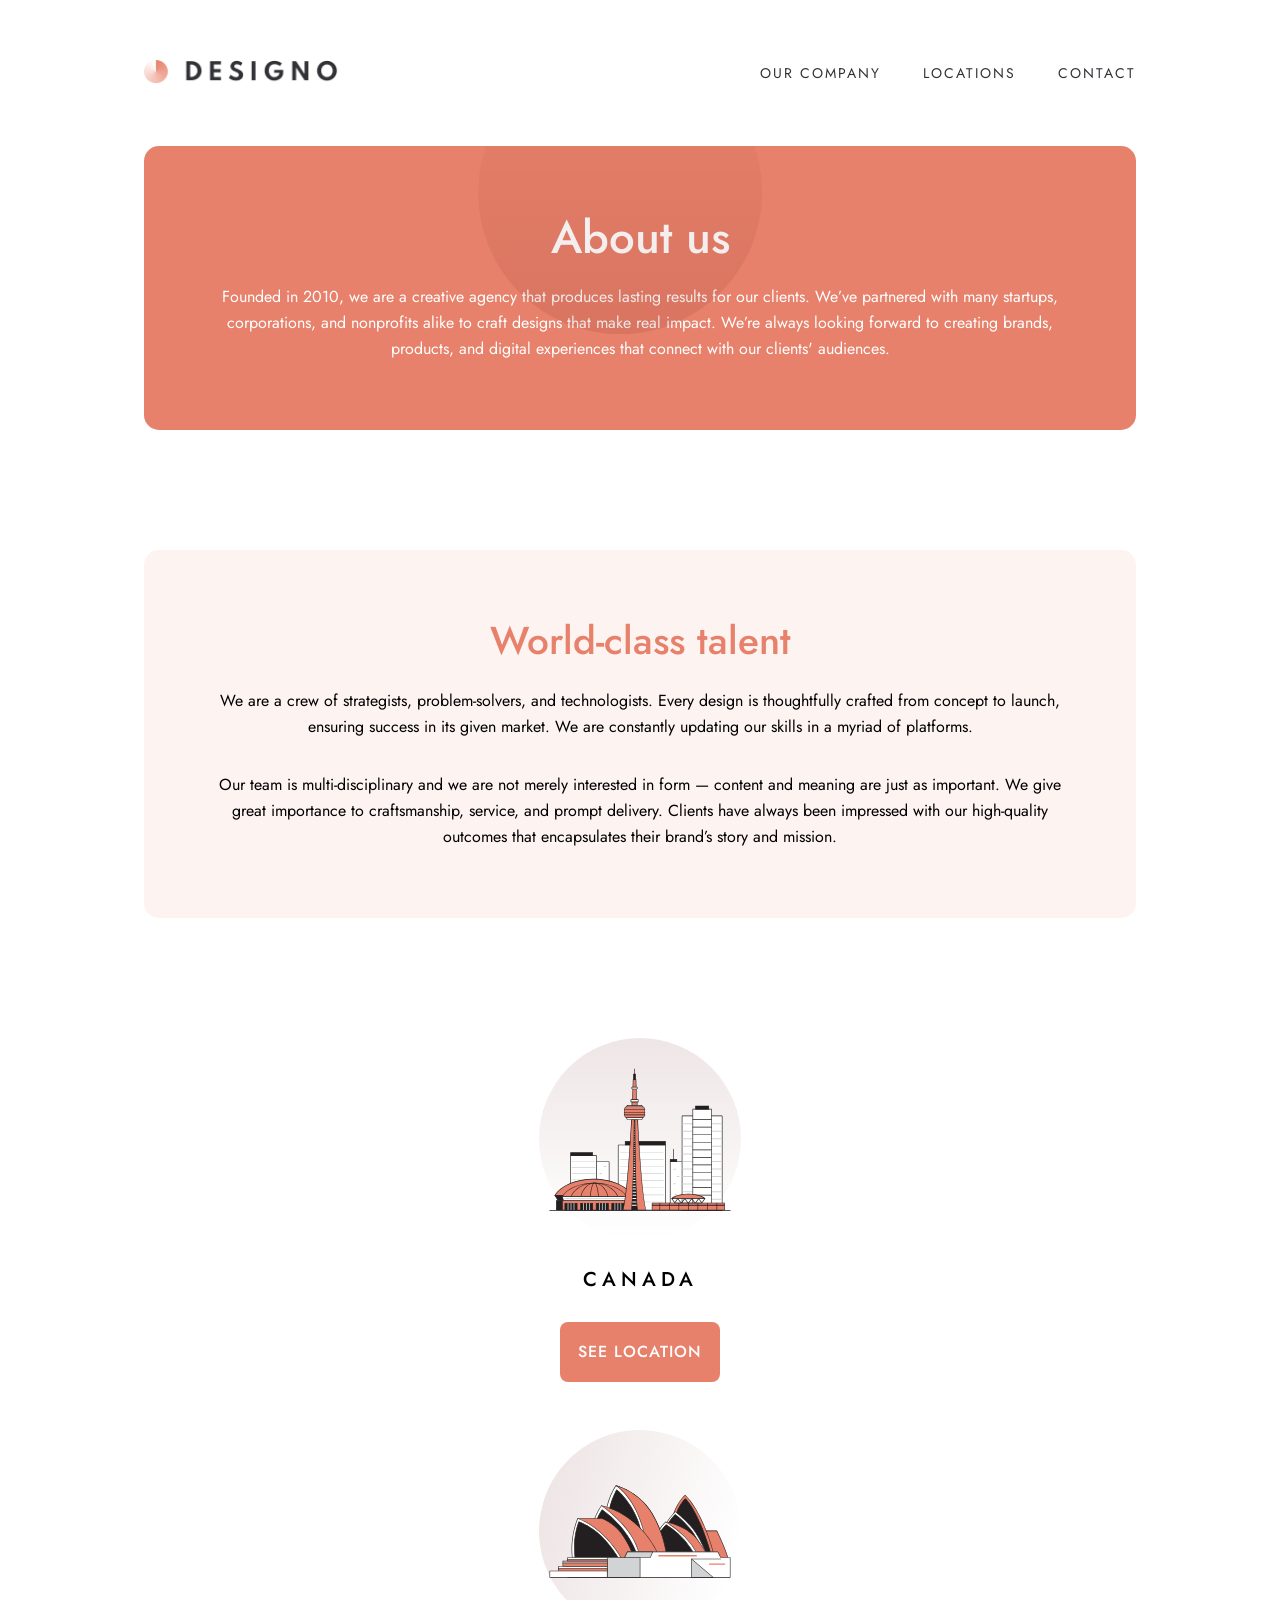
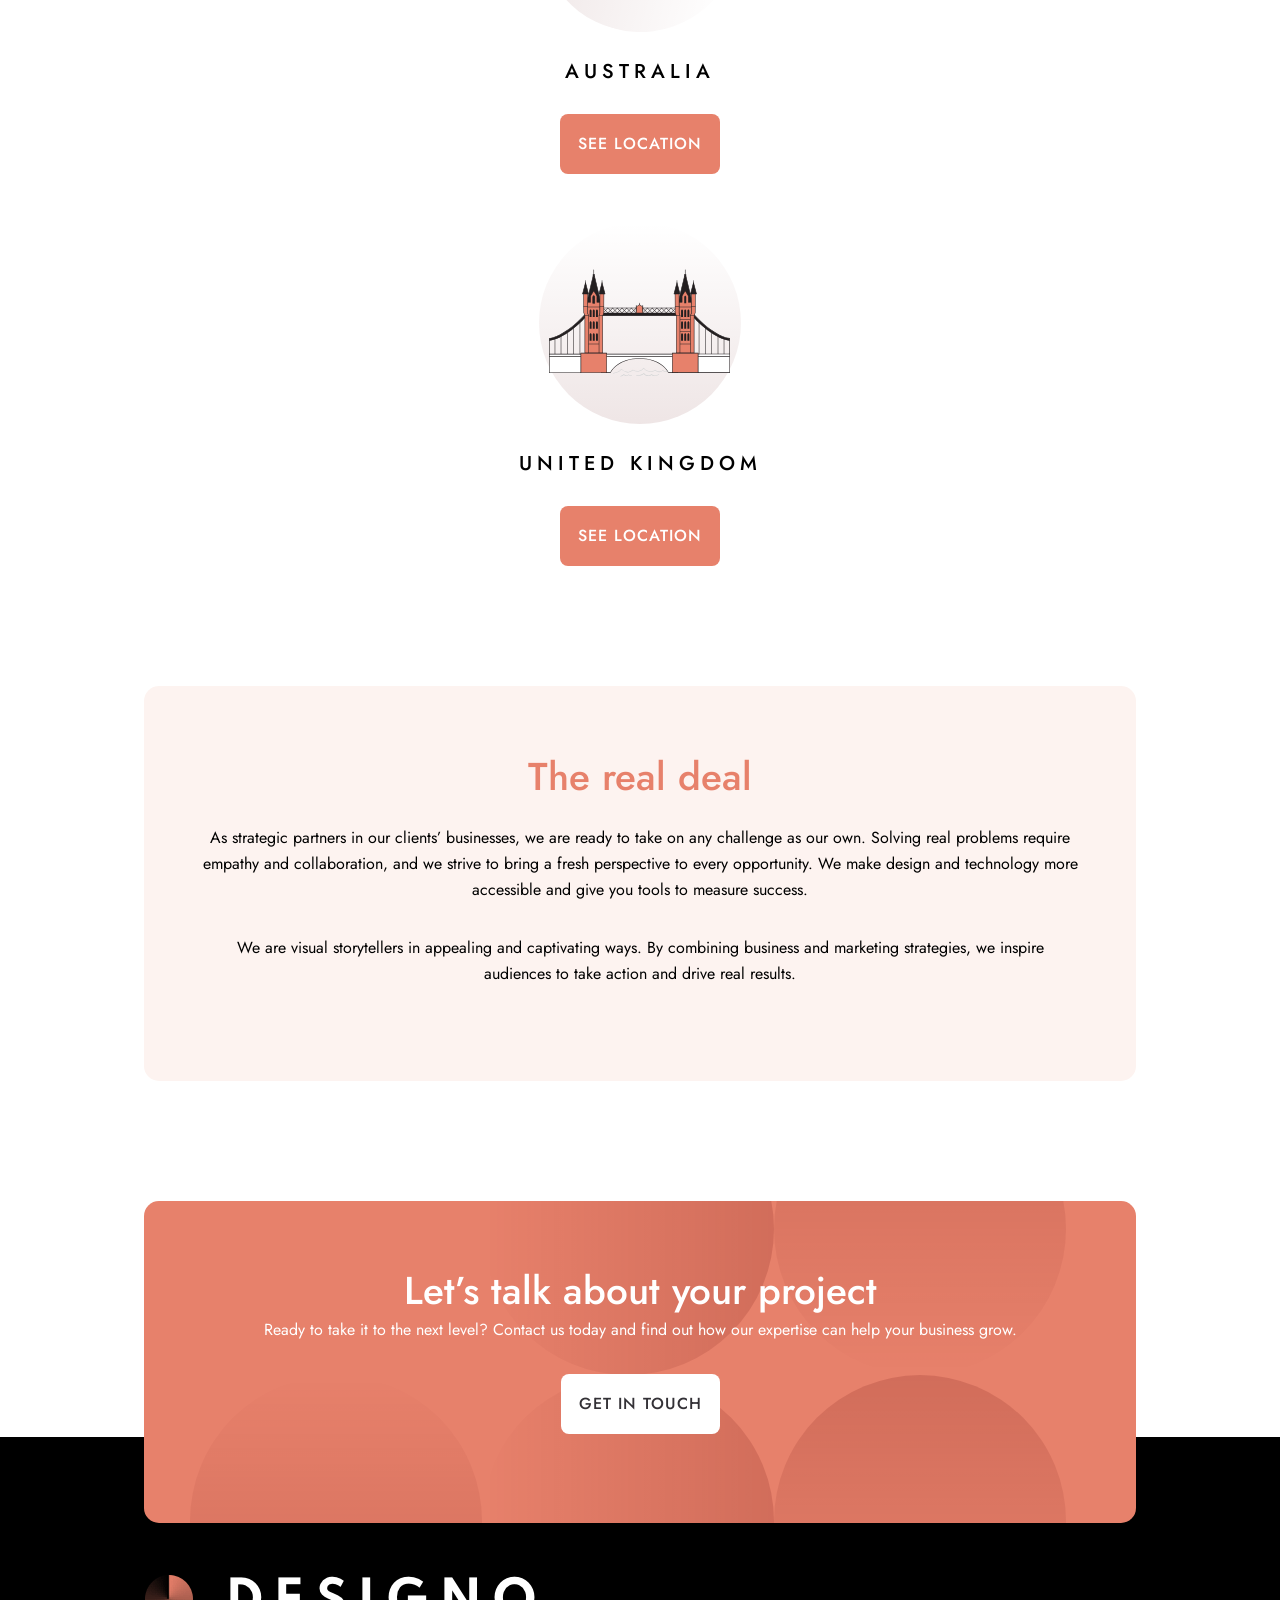
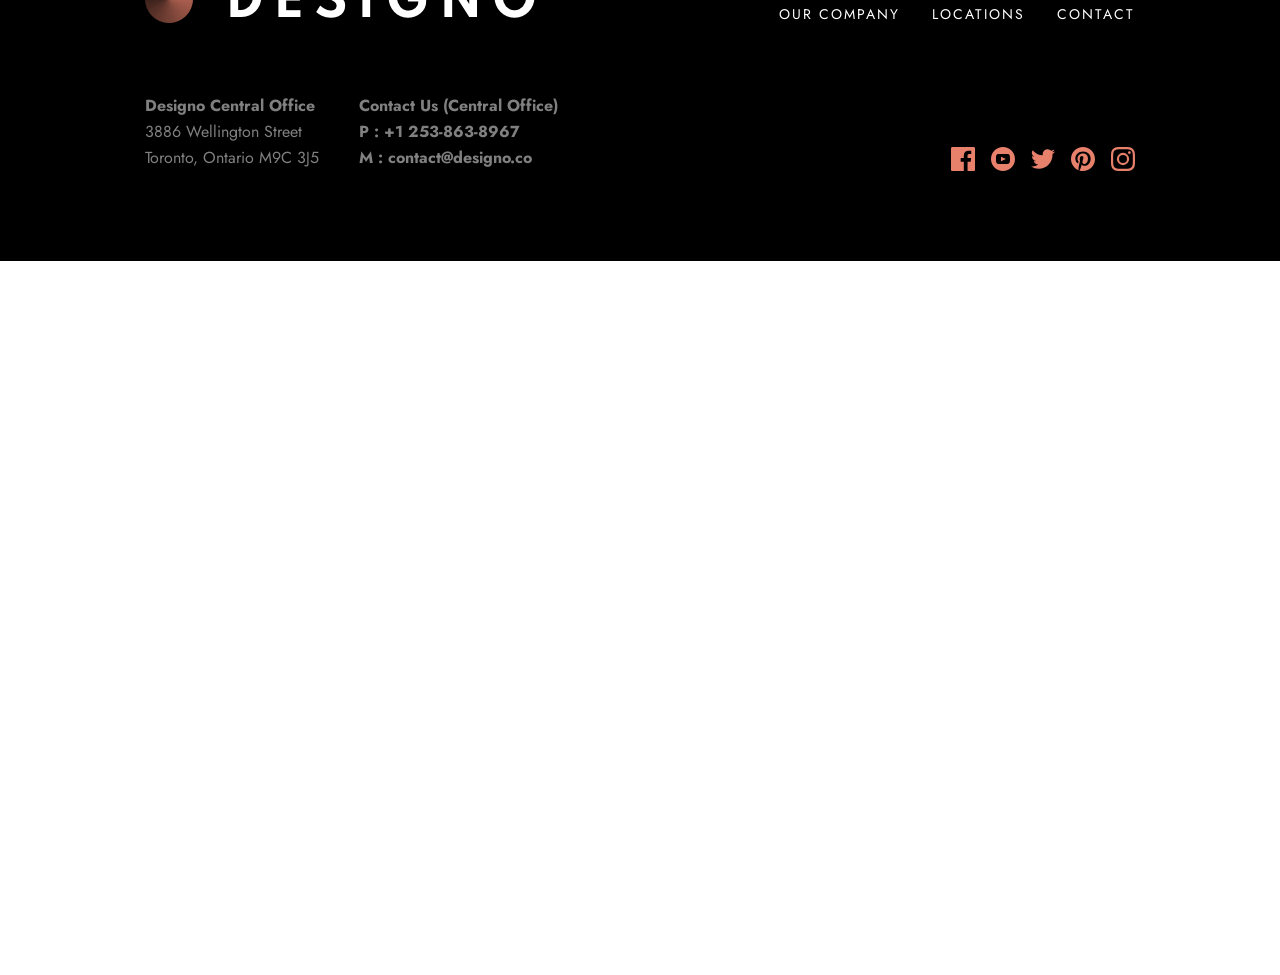
==== commit cc94c61f: "about page styling" ====
--- a/about.html
+++ b/about.html
@@ -118,10 +118,11 @@
         </div>
         <div class="location-copy">
           <h3>Canada</h3>
-          <a href="locations.html"><button>See location</button></a>
-        </div>
-
-      </div>
+          <a href="locations.html"><button class="location_btn">See
+              location</button></a>
+        </div>
+      </div>
+
       <div class="location">
         <div class="bg-circle-container">
           <img src="/assets/shared/desktop/illustration-australia.svg"
@@ -129,9 +130,11 @@
         </div>
         <div class="location-copy">
           <h3>Australia</h3>
-          <a href="locations.html"><button>See location</button></a>
-        </div>
-      </div>
+          <a href="locations.html"><button class="location_btn">See
+              location</button></a>
+        </div>
+      </div>
+
       <div class="location">
         <div class="bg-circle-container">
           <img src="/assets/shared/desktop/illustration-united-kingdom.svg"
@@ -139,7 +142,8 @@
         </div>
         <div class="location-copy">
           <h3>United Kingdom</h3>
-          <a href="locations.html"><button>See location</button></a>
+          <a href="locations.html"><button class="location_btn">See
+              location</button></a>
         </div>
       </div>
     </section>
--- a/styles/css/styles.min.css
+++ b/styles/css/styles.min.css
@@ -1 +1 @@
-header{display:flex;flex-direction:row;justify-content:space-between;align-items:center;position:relative;padding:clamp(2.188rem,2.723vw + 1.549rem,4rem) clamp(1.5rem,13.239vw - 1.603rem,10.313rem)}header img{width:200px;max-width:100%;z-index:9998}header .desktop-menu{display:none}@media screen and (width > 768px){header .desktop-menu{display:inline-block}header .desktop-menu .menu{display:flex;flex-direction:row;gap:42px;list-style-type:none;padding:0}header .desktop-menu .menu a{text-decoration:none}header .desktop-menu .menu a li{text-transform:uppercase;color:#333136;font-family:"Jost",sans-serif;font-size:14px;font-weight:400;letter-spacing:2px;line-height:14px}header .desktop-menu .menu a:hover{-webkit-text-decoration:underline #333136;text-decoration:underline #333136;text-decoration-thickness:1px}}header .mobile-menu{background-color:#000;position:fixed;top:100px;left:0;width:100%;padding:3rem 1.5rem;transform:translateY(-430px);display:inline-block;opacity:0;transition:all .7s ease-in;transition-behavior:allow-discrete;z-index:9999}header .mobile-menu ul{padding:0;list-style-type:none;display:flex;flex-direction:column;gap:32px}header .mobile-menu ul a{text-decoration:none}header .mobile-menu ul a li{color:#fff;text-transform:uppercase;font-family:"Jost",sans-serif;font-size:24px;font-weight:400;letter-spacing:2px;line-height:25px}header .menuIsOpen{transform:translateY(0px);opacity:1}.content-wrapper{width:100%;padding-left:clamp(1.5rem,13.239vw - 1.603rem,10.313rem);padding-right:clamp(1.5rem,13.239vw - 1.603rem,10.313rem);position:relative;overflow-x:hidden;display:flex;flex-direction:column}footer{display:grid;grid-template-columns:repeat(2, 1fr);grid-template-rows:repeat(6, auto)}@media screen and (width > 768px){footer{grid-template-rows:repeat(5, 1fr)}}footer .footer-cta-wrapper{grid-area:1/1/4/3;background-color:#e7816b;margin-left:clamp(1.5rem,13.239vw - 1.603rem,10.313rem);margin-right:clamp(1.5rem,13.239vw - 1.603rem,10.313rem);padding:clamp(4rem,.751vw + 3.824rem,4.5rem) clamp(1.5rem,6.761vw - .085rem,6rem);border-radius:15px;z-index:9999;display:flex;flex-direction:column;align-items:center;text-align:center;margin-bottom:32px;background-image:url("/assets/shared/desktop/bg-pattern-call-to-action.svg");background-position:40% 45%;background-repeat:no-repeat}@media screen and (width > 768px){footer .footer-cta-wrapper{grid-area:1/1/4/5}}@media screen and (width > 1280px){footer .footer-cta-wrapper{display:grid;grid-template-columns:repeat(2, 1fr);-moz-column-gap:300px;column-gap:300px;background-position:100% 40%}}footer .footer-cta-wrapper h2{color:#fff;font-family:"Jost",sans-serif;font-size:clamp(2rem,.751vw + 1.824rem,2.5rem);line-height:clamp(2.25rem,.376vw + 2.162rem,2.5rem);font-weight:500}@media screen and (width > 1280px){footer .footer-cta-wrapper h2{align-self:end;justify-self:start;margin-bottom:10px;text-align:start}}footer .footer-cta-wrapper p{display:flex;gap:32px;margin-top:6px;margin-bottom:32px;color:#fff;font-family:"Jost",sans-serif;font-size:16px;line-height:25px}@media screen and (width > 1280px){footer .footer-cta-wrapper p{grid-column:1;text-align:start;margin-top:10px;align-self:start}}@media screen and (width > 1280px){footer .footer-cta-wrapper a{grid-area:1/2/3/3;align-self:center;justify-self:end}}footer .footer-content-wrapper{grid-area:3/1/10/3;display:grid;grid-template-rows:subgrid;background-color:#000;padding-top:clamp(4rem,.751vw + 3.824rem,4.5rem);padding-bottom:clamp(4rem,.751vw + 3.824rem,4.5rem);row-gap:40px}@media screen and (width > 768px){footer .footer-content-wrapper{padding-right:clamp(2.5rem,11.643vw - .229rem,10.25rem);padding-left:clamp(2.5rem,11.643vw - .229rem,10.25rem)}}footer .footer-content-wrapper img{grid-column:1/2;grid-row:2;align-self:center;justify-self:center}@media screen and (width > 768px){footer .footer-content-wrapper img{align-self:start;justify-self:auto}}footer .footer-content-wrapper nav{grid-column:1/2;grid-row:3;align-self:center;justify-self:center}@media screen and (width > 768px){footer .footer-content-wrapper nav{grid-column:2;grid-row:2;align-self:center;justify-self:end}}footer .footer-content-wrapper nav ul{padding:0;list-style-type:none;text-align:center;display:flex;flex-direction:column;gap:32px}@media screen and (width > 768px){footer .footer-content-wrapper nav ul{flex-direction:row}}footer .footer-content-wrapper nav ul a{text-decoration:none}footer .footer-content-wrapper nav ul a li{color:#fff;text-transform:uppercase;font-family:"Jost",sans-serif;font-size:14px;font-weight:400;line-height:14px;letter-spacing:2px}footer .footer-content-wrapper nav ul a:hover{-webkit-text-decoration:underline #fff;text-decoration:underline #fff;text-decoration-thickness:1px}footer .footer-content-wrapper address{grid-column:1/2;grid-row:4;color:#fff;font-family:sans-serif;align-items:center;justify-self:center;text-align:center;font-style:normal;display:flex;flex-direction:column;gap:40px}@media screen and (width > 768px){footer .footer-content-wrapper address{grid-column:1;grid-row:3;flex-direction:row;text-align:start;justify-self:start;align-self:end}}footer .footer-content-wrapper address div{display:flex;flex-direction:column}footer .footer-content-wrapper address div span{font-family:"Jost",sans-serif;font-size:16px;font-weight:700;color:#fff;opacity:.5;line-height:26px}footer .footer-content-wrapper address div .address_normal{font-weight:400}footer .footer-content-wrapper .social-links{grid-column:1/2;grid-row:5;display:flex;flex-direction:row;align-items:center;justify-content:center;gap:16px}@media screen and (width > 768px){footer .footer-content-wrapper .social-links{grid-column:2;grid-row:3;justify-self:end;align-self:end}}footer .footer-content-wrapper .social-links svg:hover{cursor:pointer}footer .footer-content-wrapper .social-links svg:hover path{fill:#ffad9b}.contact-footer-content-wrapper{display:grid;grid-template-columns:1fr;width:100vw;row-gap:32px;background-color:#000;padding-top:clamp(4rem,.751vw + 3.824rem,4.5rem);padding-bottom:clamp(4rem,.751vw + 3.824rem,4.5rem)}@media screen and (width > 768px){.contact-footer-content-wrapper{grid-template-columns:1fr 1fr;grid-template-rows:1fr 1fr;row-gap:0;padding-right:clamp(2.5rem,11.643vw - .229rem,10.25rem);padding-left:clamp(2.5rem,11.643vw - .229rem,10.25rem)}}.contact-footer-content-wrapper img{align-self:center;justify-self:center}@media screen and (width > 768px){.contact-footer-content-wrapper img{align-self:start;justify-self:auto}}.contact-footer-content-wrapper nav{align-self:center;justify-self:center}@media screen and (width > 768px){.contact-footer-content-wrapper nav{grid-column:2;grid-row:1;align-self:center;justify-self:end}}.contact-footer-content-wrapper nav ul{padding:0;list-style-type:none;text-align:center;display:flex;flex-direction:column;gap:32px}@media screen and (width > 768px){.contact-footer-content-wrapper nav ul{flex-direction:row}}.contact-footer-content-wrapper nav ul a{text-decoration:none}.contact-footer-content-wrapper nav ul a li{color:#fff;text-transform:uppercase;font-family:"Jost",sans-serif;font-size:14px;font-weight:400;line-height:14px;letter-spacing:2px}.contact-footer-content-wrapper nav ul a:hover{-webkit-text-decoration:underline #fff;text-decoration:underline #fff;text-decoration-thickness:1px}.contact-footer-content-wrapper address{color:#fff;font-family:sans-serif;align-items:center;justify-self:center;text-align:center;font-style:normal;display:flex;flex-direction:column;gap:40px}@media screen and (width > 768px){.contact-footer-content-wrapper address{grid-column:1;grid-row:3;flex-direction:row;text-align:start;justify-self:start;align-self:end}}.contact-footer-content-wrapper address div{display:flex;flex-direction:column}.contact-footer-content-wrapper address div span{font-family:"Jost",sans-serif;font-size:16px;font-weight:700;color:#fff;opacity:.5;line-height:26px}.contact-footer-content-wrapper address div .address_normal{font-weight:400}.contact-footer-content-wrapper .social-links{display:flex;flex-direction:row;align-items:center;justify-content:center;gap:16px}@media screen and (width > 768px){.contact-footer-content-wrapper .social-links{grid-column:2;grid-row:3;justify-self:end;align-self:end}}.contact-footer-content-wrapper .social-links svg:hover{cursor:pointer}.contact-footer-content-wrapper .social-links svg:hover path{fill:#ffad9b}.mobile-menu-button{background:rgba(0,0,0,0);border:none;cursor:pointer;display:flex}@media screen and (width > 768px){.mobile-menu-button{display:none}}.mobile-menu-button .hidden{display:none}.cta_btn,.footer-cta_btn{border:none;border-radius:8px;background-color:#fff;padding:18px;font-family:"Jost",sans-serif;font-weight:500;letter-spacing:1px;text-transform:uppercase;color:#333136;transition:all .45s ease}.cta_btn:hover,.footer-cta_btn:hover{background-color:#ffad9b;color:#fff;cursor:pointer}a{text-decoration:none}@media screen and (width >= 1280px){a.web-design-item{grid-area:1/1/3/2}}@media screen and (width >= 768px){a.app-design-item{height:100%}}@media screen and (width >= 768px){a.graphic-design-item{height:100%}}a .work-container{padding:90px 56px;display:flex;flex-direction:column;align-items:center;width:100%;position:relative;border-radius:15px;gap:24px}a .work-container:hover{cursor:pointer}a .work-container:hover .work-overlay{background-color:#e7816b;opacity:.85}a .work-container .work-overlay{position:absolute;top:0;left:0;width:100%;height:100%;background-color:#000;opacity:.49;border-radius:15px}a .work-container h2{font-family:"Jost",sans-serif;font-size:clamp(1.75rem,1.878vw + 1.31rem,3rem);line-height:clamp(2.25rem,1.127vw + 1.986rem,3rem);letter-spacing:clamp(.063rem,.094vw + .04rem,.125rem);font-weight:500;text-transform:uppercase;color:#fff;z-index:2}a .work-container .work-copy{display:flex;flex-direction:row;align-items:center;gap:16px;z-index:2}a .work-container .work-copy p{font-family:"Jost",sans-serif;font-size:15px;text-transform:uppercase;letter-spacing:5px;color:#fff;font-weight:500}a .work-container.web-design{background-image:url("/assets/home/mobile/image-web-design.jpg");background-repeat:no-repeat;background-size:cover}@media screen and (width >= 768px){a .work-container.web-design{background-image:url("/assets/home/tablet/image-web-design.jpg")}}@media screen and (width >= 1280px){a .work-container.web-design{padding:273px 136px;background-image:url("/assets/home/desktop/image-web-design-large.jpg")}}a .work-container.app-design{background-image:url("/assets/home/mobile/image-app-design.jpg");background-repeat:no-repeat;background-size:cover}@media screen and (width >= 768px){a .work-container.app-design{background-image:url("/assets/home/tablet/image-app-design.jpg");height:100%}}@media screen and (width >= 1280px){a .work-container.app-design{background-image:url("/assets/home/desktop/image-app-design.jpg");height:100%}}a .work-container.graphic-design{background-image:url("/assets/home/mobile/image-graphic-design.jpg");background-repeat:no-repeat;background-size:cover}@media screen and (width >= 768px){a .work-container.graphic-design{background-image:url("/assets/home/tablet/image-graphic-design.jpg");height:100%}}@media screen and (width >= 1280px){a .work-container.graphic-design{background-image:url("/assets/home/desktop/image-graphic-design.jpg");height:100%}}.home_hero{position:relative;width:100vw;margin-left:calc(50% - 50vw);margin-right:calc(50% - 50vw);display:flex;flex-direction:column;align-items:center;text-align:center;background-color:#e7816b;padding:80px 24px;height:95vh;overflow-y:hidden;background-image:url("/assets/shared/desktop/bg-pattern-small-circle.svg");background-repeat:no-repeat;background-position:-10% 50%;background-size:cover}@media screen and (width > 768px){.home_hero{margin-right:unset;margin-left:unset;width:100%;border-radius:15px;overflow-x:hidden}}@media screen and (width >= 1280px){.home_hero{display:grid;grid-template-columns:1fr 1fr;padding:145px 95px;align-items:start;overflow-x:hidden;height:-moz-min-content;height:min-content}}.home_hero .hero-copy_container{display:flex;flex-direction:column;gap:30px}@media screen and (width > 1280px){.home_hero .hero-copy_container{text-align:start}}.home_hero .hero-copy_container h1{font-family:"Jost",sans-serif;font-size:clamp(2rem,1.502vw + 1.648rem,3rem);font-weight:500;color:#fff;line-height:clamp(2.25rem,1.127vw + 1.986rem,3rem)}.home_hero .hero-copy_container p{font-family:"Jost",sans-serif;font-size:16px;font-weight:400;line-height:26px;color:#fff}.home_hero img{position:absolute;transform:translateY(300px);transform-origin:right center}@media screen and (width > 768px){.home_hero img{transform:translateY(250px)}}@media screen and (width > 1280px){.home_hero img{transform:translateY(30px);transform:translateX(750px)}}.work-grid-wrapper{display:grid;grid-template-columns:1fr;grid-template-rows:repeat(3, 1fr);align-items:center;row-gap:24px;margin:120px 0}@media screen and (width > 1280px){.work-grid-wrapper{grid-template-columns:repeat(2, 1fr);grid-template-rows:repeat(2, 1fr);-moz-column-gap:30px;column-gap:30px}}.traits-wrapper{display:flex;flex-direction:column;align-items:center;justify-content:center;margin-bottom:120px;gap:80px}@media screen and (width > 1280px){.traits-wrapper{display:grid;grid-template-columns:repeat(3, 1fr);grid-template-rows:1fr;margin-bottom:160px;-moz-column-gap:30px;column-gap:30px}}.traits-wrapper .trait-container{display:flex;flex-direction:column;align-items:center;text-align:center;gap:48px}@media screen and (min-width: 768px)and (max-width: 1280px){.traits-wrapper .trait-container{display:grid;grid-template-columns:auto 1fr;text-align:start}}.traits-wrapper .trait-container h3{font-family:"Jost",sans-serif;font-size:20px;font-weight:500;text-transform:uppercase;letter-spacing:5px;line-height:26px;color:#333136;margin-bottom:32px}@media screen and (min-width: 768px)and (max-width: 1280px){.traits-wrapper .trait-container h3{margin-bottom:16px}}.traits-wrapper .trait-container p{font-family:"Jost",sans-serif;font-size:16px;font-weight:400;line-height:26px;color:#333136}.traits-wrapper .trait-container:first-child .bg-circle-container{background-image:url("/assets/shared/desktop/bg-pattern-small-circle.svg");background-repeat:no-repeat}.traits-wrapper .trait-container:nth-child(2) .bg-circle-container{position:relative;overflow:hidden}.traits-wrapper .trait-container:nth-child(2) .bg-circle-container::before{content:"";position:absolute;width:100%;height:100%;top:0;left:0;z-index:-1;background:url("/assets/shared/desktop/bg-pattern-small-circle.svg") no-repeat center;background-size:cover;transform:rotate(-90deg)}.traits-wrapper .trait-container:nth-child(3) .bg-circle-container{position:relative;overflow:hidden}.traits-wrapper .trait-container:nth-child(3) .bg-circle-container::before{content:"";position:absolute;width:100%;height:100%;top:0;left:0;z-index:-1;background:url("/assets/shared/desktop/bg-pattern-small-circle.svg") no-repeat center;background-size:cover;transform:rotate(90deg)}.about-hero{position:relative;width:100vw;margin-left:calc(50% - 50vw);margin-right:calc(50% - 50vw)}.about-hero picture img{width:100%}.about-hero .about-hero-copy{background-color:#e7816b;padding:80px 24px;display:flex;flex-direction:column;align-items:center;text-align:center;position:relative;overflow:hidden}.about-hero .about-hero-copy::before{content:"";position:absolute;width:100%;height:100%;top:-300px;left:75px;background-image:url("/assets/shared/desktop/bg-pattern-small-circle.svg");background-repeat:no-repeat;background-size:contain;transform:rotate(-90deg)}.about-hero .about-hero-copy h1{font-family:"Jost",sans-serif;color:#fff;font-size:clamp(2rem,1.502vw + 1.648rem,3rem);font-weight:500;line-height:clamp(2.25rem,1.127vw + 1.986rem,3rem);margin-bottom:24px}.about-hero .about-hero-copy p{font-family:"Jost",sans-serif;color:#fff;font-size:16px;line-height:26px;font-weight:400}.world-class-talent-container{position:relative;width:100vw;margin-left:calc(50% - 50vw);margin-right:calc(50% - 50vw)}.world-class-talent-container picture img{width:100%}.world-class-talent-container .talent-copy-container{padding:80px 24px;display:flex;flex-direction:column;align-items:center;text-align:center;background-color:#fdf3f0}.world-class-talent-container .talent-copy-container h2{font-family:"Jost",sans-serif;color:#e7816b;font-size:clamp(2rem,.751vw + 1.824rem,2.5rem);font-weight:500;line-height:clamp(2.25rem,1.127vw + 1.986rem,3rem);margin-bottom:24px}.world-class-talent-container .talent-copy-container p{font-family:"Jost",sans-serif;color:#000;font-size:16px;line-height:26px;font-weight:400}.world-class-talent-container .talent-copy-container p:nth-child(2){margin-bottom:32px}.locations-wrapper{display:flex;flex-direction:column;align-items:center;justify-content:center;text-align:center}.locations-wrapper .location{display:flex;flex-direction:column;gap:30px}.locations-wrapper .location .location-copy{display:flex;flex-direction:column;gap:32px}.locations-wrapper .location .location-copy h3{font-family:"Jost",sans-serif;font-size:20px;line-height:20px;text-transform:uppercase;font-weight:500;letter-spacing:5px}.real-deal-container{position:relative;width:100vw;margin-left:calc(50% - 50vw);margin-right:calc(50% - 50vw)}.real-deal-container picture img{width:100%}+header{display:flex;flex-direction:row;justify-content:space-between;align-items:center;position:relative;padding:clamp(2.188rem,2.723vw + 1.549rem,4rem) clamp(1.5rem,13.239vw - 1.603rem,10.313rem)}header img{width:200px;max-width:100%;z-index:9998}header .desktop-menu{display:none}@media screen and (width > 768px){header .desktop-menu{display:inline-block}header .desktop-menu .menu{display:flex;flex-direction:row;gap:42px;list-style-type:none;padding:0}header .desktop-menu .menu a{text-decoration:none}header .desktop-menu .menu a li{text-transform:uppercase;color:#333136;font-family:"Jost",sans-serif;font-size:14px;font-weight:400;letter-spacing:2px;line-height:14px}header .desktop-menu .menu a:hover{-webkit-text-decoration:underline #333136;text-decoration:underline #333136;text-decoration-thickness:1px}}header .mobile-menu{background-color:#000;position:fixed;top:100px;left:0;width:100%;padding:3rem 1.5rem;transform:translateY(-430px);display:inline-block;opacity:0;transition:all .7s ease-in;transition-behavior:allow-discrete;z-index:9999}header .mobile-menu ul{padding:0;list-style-type:none;display:flex;flex-direction:column;gap:32px}header .mobile-menu ul a{text-decoration:none}header .mobile-menu ul a li{color:#fff;text-transform:uppercase;font-family:"Jost",sans-serif;font-size:24px;font-weight:400;letter-spacing:2px;line-height:25px}header .menuIsOpen{transform:translateY(0px);opacity:1}.content-wrapper{width:100%;padding-left:clamp(1.5rem,13.239vw - 1.603rem,10.313rem);padding-right:clamp(1.5rem,13.239vw - 1.603rem,10.313rem);position:relative;overflow-x:hidden;display:flex;flex-direction:column}footer{display:grid;grid-template-columns:repeat(2, 1fr);grid-template-rows:repeat(6, auto)}@media screen and (width > 768px){footer{grid-template-rows:repeat(5, 1fr)}}footer .footer-cta-wrapper{grid-area:1/1/4/3;background-color:#e7816b;margin-left:clamp(1.5rem,13.239vw - 1.603rem,10.313rem);margin-right:clamp(1.5rem,13.239vw - 1.603rem,10.313rem);padding:clamp(4rem,.751vw + 3.824rem,4.5rem) clamp(1.5rem,6.761vw - .085rem,6rem);border-radius:15px;z-index:9999;display:flex;flex-direction:column;align-items:center;text-align:center;margin-bottom:32px;background-image:url("/assets/shared/desktop/bg-pattern-call-to-action.svg");background-position:40% 45%;background-repeat:no-repeat}@media screen and (width > 768px){footer .footer-cta-wrapper{grid-area:1/1/4/5}}@media screen and (width > 1280px){footer .footer-cta-wrapper{display:grid;grid-template-columns:repeat(2, 1fr);-moz-column-gap:300px;column-gap:300px;background-position:100% 40%}}footer .footer-cta-wrapper h2{color:#fff;font-family:"Jost",sans-serif;font-size:clamp(2rem,.751vw + 1.824rem,2.5rem);line-height:clamp(2.25rem,.376vw + 2.162rem,2.5rem);font-weight:500}@media screen and (width > 1280px){footer .footer-cta-wrapper h2{align-self:end;justify-self:start;margin-bottom:10px;text-align:start}}footer .footer-cta-wrapper p{display:flex;gap:32px;margin-top:6px;margin-bottom:32px;color:#fff;font-family:"Jost",sans-serif;font-size:16px;line-height:25px}@media screen and (width > 1280px){footer .footer-cta-wrapper p{grid-column:1;text-align:start;margin-top:10px;align-self:start}}@media screen and (width > 1280px){footer .footer-cta-wrapper a{grid-area:1/2/3/3;align-self:center;justify-self:end}}footer .footer-content-wrapper{grid-area:3/1/10/3;display:grid;grid-template-rows:subgrid;background-color:#000;padding-top:clamp(4rem,.751vw + 3.824rem,4.5rem);padding-bottom:clamp(4rem,.751vw + 3.824rem,4.5rem);row-gap:40px}@media screen and (width > 768px){footer .footer-content-wrapper{padding-right:clamp(2.5rem,11.643vw - .229rem,10.25rem);padding-left:clamp(2.5rem,11.643vw - .229rem,10.25rem)}}footer .footer-content-wrapper img{grid-column:1/2;grid-row:2;align-self:center;justify-self:center}@media screen and (width > 768px){footer .footer-content-wrapper img{align-self:start;justify-self:auto}}footer .footer-content-wrapper nav{grid-column:1/2;grid-row:3;align-self:center;justify-self:center}@media screen and (width > 768px){footer .footer-content-wrapper nav{grid-column:2;grid-row:2;align-self:center;justify-self:end}}footer .footer-content-wrapper nav ul{padding:0;list-style-type:none;text-align:center;display:flex;flex-direction:column;gap:32px}@media screen and (width > 768px){footer .footer-content-wrapper nav ul{flex-direction:row}}footer .footer-content-wrapper nav ul a{text-decoration:none}footer .footer-content-wrapper nav ul a li{color:#fff;text-transform:uppercase;font-family:"Jost",sans-serif;font-size:14px;font-weight:400;line-height:14px;letter-spacing:2px}footer .footer-content-wrapper nav ul a:hover{-webkit-text-decoration:underline #fff;text-decoration:underline #fff;text-decoration-thickness:1px}footer .footer-content-wrapper address{grid-column:1/2;grid-row:4;color:#fff;font-family:sans-serif;align-items:center;justify-self:center;text-align:center;font-style:normal;display:flex;flex-direction:column;gap:40px}@media screen and (width > 768px){footer .footer-content-wrapper address{grid-column:1;grid-row:3;flex-direction:row;text-align:start;justify-self:start;align-self:end}}footer .footer-content-wrapper address div{display:flex;flex-direction:column}footer .footer-content-wrapper address div span{font-family:"Jost",sans-serif;font-size:16px;font-weight:700;color:#fff;opacity:.5;line-height:26px}footer .footer-content-wrapper address div .address_normal{font-weight:400}footer .footer-content-wrapper .social-links{grid-column:1/2;grid-row:5;display:flex;flex-direction:row;align-items:center;justify-content:center;gap:16px}@media screen and (width > 768px){footer .footer-content-wrapper .social-links{grid-column:2;grid-row:3;justify-self:end;align-self:end}}footer .footer-content-wrapper .social-links svg:hover{cursor:pointer}footer .footer-content-wrapper .social-links svg:hover path{fill:#ffad9b}.contact-footer-content-wrapper{display:grid;grid-template-columns:1fr;width:100vw;row-gap:32px;background-color:#000;padding-top:clamp(4rem,.751vw + 3.824rem,4.5rem);padding-bottom:clamp(4rem,.751vw + 3.824rem,4.5rem)}@media screen and (width > 768px){.contact-footer-content-wrapper{grid-template-columns:1fr 1fr;grid-template-rows:1fr 1fr;row-gap:0;padding-right:clamp(2.5rem,11.643vw - .229rem,10.25rem);padding-left:clamp(2.5rem,11.643vw - .229rem,10.25rem)}}.contact-footer-content-wrapper img{align-self:center;justify-self:center}@media screen and (width > 768px){.contact-footer-content-wrapper img{align-self:start;justify-self:auto}}.contact-footer-content-wrapper nav{align-self:center;justify-self:center}@media screen and (width > 768px){.contact-footer-content-wrapper nav{grid-column:2;grid-row:1;align-self:center;justify-self:end}}.contact-footer-content-wrapper nav ul{padding:0;list-style-type:none;text-align:center;display:flex;flex-direction:column;gap:32px}@media screen and (width > 768px){.contact-footer-content-wrapper nav ul{flex-direction:row}}.contact-footer-content-wrapper nav ul a{text-decoration:none}.contact-footer-content-wrapper nav ul a li{color:#fff;text-transform:uppercase;font-family:"Jost",sans-serif;font-size:14px;font-weight:400;line-height:14px;letter-spacing:2px}.contact-footer-content-wrapper nav ul a:hover{-webkit-text-decoration:underline #fff;text-decoration:underline #fff;text-decoration-thickness:1px}.contact-footer-content-wrapper address{color:#fff;font-family:sans-serif;align-items:center;justify-self:center;text-align:center;font-style:normal;display:flex;flex-direction:column;gap:40px}@media screen and (width > 768px){.contact-footer-content-wrapper address{grid-column:1;grid-row:3;flex-direction:row;text-align:start;justify-self:start;align-self:end}}.contact-footer-content-wrapper address div{display:flex;flex-direction:column}.contact-footer-content-wrapper address div span{font-family:"Jost",sans-serif;font-size:16px;font-weight:700;color:#fff;opacity:.5;line-height:26px}.contact-footer-content-wrapper address div .address_normal{font-weight:400}.contact-footer-content-wrapper .social-links{display:flex;flex-direction:row;align-items:center;justify-content:center;gap:16px}@media screen and (width > 768px){.contact-footer-content-wrapper .social-links{grid-column:2;grid-row:3;justify-self:end;align-self:end}}.contact-footer-content-wrapper .social-links svg:hover{cursor:pointer}.contact-footer-content-wrapper .social-links svg:hover path{fill:#ffad9b}.mobile-menu-button{background:rgba(0,0,0,0);border:none;cursor:pointer;display:flex}@media screen and (width > 768px){.mobile-menu-button{display:none}}.mobile-menu-button .hidden{display:none}.cta_btn,.footer-cta_btn{border:none;border-radius:8px;background-color:#fff;padding:18px;font-family:"Jost",sans-serif;font-weight:500;letter-spacing:1px;text-transform:uppercase;color:#333136;transition:all .45s ease}.cta_btn:hover,.footer-cta_btn:hover{background-color:#ffad9b;color:#fff;cursor:pointer}.location_btn{border:none;border-radius:8px;background-color:#e7816b;padding:18px;font-family:"Jost",sans-serif;font-weight:500;letter-spacing:1px;text-transform:uppercase;color:#fff;transition:all .45s ease}.location_btn:hover{background-color:#ffad9b;color:#fff;cursor:pointer}a{text-decoration:none}@media screen and (width >= 1280px){a.web-design-item{grid-area:1/1/3/2}}@media screen and (width >= 768px){a.app-design-item{height:100%}}@media screen and (width >= 768px){a.graphic-design-item{height:100%}}a .work-container{padding:90px 56px;display:flex;flex-direction:column;align-items:center;width:100%;position:relative;border-radius:15px;gap:24px}a .work-container:hover{cursor:pointer}a .work-container:hover .work-overlay{background-color:#e7816b;opacity:.85}a .work-container .work-overlay{position:absolute;top:0;left:0;width:100%;height:100%;background-color:#000;opacity:.49;border-radius:15px}a .work-container h2{font-family:"Jost",sans-serif;font-size:clamp(1.75rem,1.878vw + 1.31rem,3rem);line-height:clamp(2.25rem,1.127vw + 1.986rem,3rem);letter-spacing:clamp(.063rem,.094vw + .04rem,.125rem);font-weight:500;text-transform:uppercase;color:#fff;z-index:2}a .work-container .work-copy{display:flex;flex-direction:row;align-items:center;gap:16px;z-index:2}a .work-container .work-copy p{font-family:"Jost",sans-serif;font-size:15px;text-transform:uppercase;letter-spacing:5px;color:#fff;font-weight:500}a .work-container.web-design{background-image:url("/assets/home/mobile/image-web-design.jpg");background-repeat:no-repeat;background-size:cover}@media screen and (width >= 768px){a .work-container.web-design{background-image:url("/assets/home/tablet/image-web-design.jpg")}}@media screen and (width >= 1280px){a .work-container.web-design{padding:273px 136px;background-image:url("/assets/home/desktop/image-web-design-large.jpg")}}a .work-container.app-design{background-image:url("/assets/home/mobile/image-app-design.jpg");background-repeat:no-repeat;background-size:cover}@media screen and (width >= 768px){a .work-container.app-design{background-image:url("/assets/home/tablet/image-app-design.jpg");height:100%}}@media screen and (width >= 1280px){a .work-container.app-design{background-image:url("/assets/home/desktop/image-app-design.jpg");height:100%}}a .work-container.graphic-design{background-image:url("/assets/home/mobile/image-graphic-design.jpg");background-repeat:no-repeat;background-size:cover}@media screen and (width >= 768px){a .work-container.graphic-design{background-image:url("/assets/home/tablet/image-graphic-design.jpg");height:100%}}@media screen and (width >= 1280px){a .work-container.graphic-design{background-image:url("/assets/home/desktop/image-graphic-design.jpg");height:100%}}.home_hero{position:relative;width:100vw;margin-left:calc(50% - 50vw);margin-right:calc(50% - 50vw);display:flex;flex-direction:column;align-items:center;text-align:center;background-color:#e7816b;padding:80px 24px;height:95vh;overflow-y:hidden;background-image:url("/assets/shared/desktop/bg-pattern-small-circle.svg");background-repeat:no-repeat;background-position:-10% 50%;background-size:cover}@media screen and (width > 768px){.home_hero{margin-right:unset;margin-left:unset;width:100%;border-radius:15px;overflow-x:hidden}}@media screen and (width >= 1280px){.home_hero{display:grid;grid-template-columns:1fr 1fr;padding:145px 95px;align-items:start;overflow-x:hidden;height:-moz-min-content;height:min-content}}.home_hero .hero-copy_container{display:flex;flex-direction:column;gap:30px}@media screen and (width > 1280px){.home_hero .hero-copy_container{text-align:start}}.home_hero .hero-copy_container h1{font-family:"Jost",sans-serif;font-size:clamp(2rem,1.502vw + 1.648rem,3rem);font-weight:500;color:#fff;line-height:clamp(2.25rem,1.127vw + 1.986rem,3rem)}.home_hero .hero-copy_container p{font-family:"Jost",sans-serif;font-size:16px;font-weight:400;line-height:26px;color:#fff}.home_hero img{position:absolute;transform:translateY(300px);transform-origin:right center}@media screen and (width > 768px){.home_hero img{transform:translateY(250px)}}@media screen and (width > 1280px){.home_hero img{transform:translateY(30px);transform:translateX(750px)}}.work-grid-wrapper{display:grid;grid-template-columns:1fr;grid-template-rows:repeat(3, 1fr);align-items:center;row-gap:24px;margin:120px 0}@media screen and (width > 1280px){.work-grid-wrapper{grid-template-columns:repeat(2, 1fr);grid-template-rows:repeat(2, 1fr);-moz-column-gap:30px;column-gap:30px}}.traits-wrapper{display:flex;flex-direction:column;align-items:center;justify-content:center;margin-bottom:120px;gap:80px}@media screen and (width > 1280px){.traits-wrapper{display:grid;grid-template-columns:repeat(3, 1fr);grid-template-rows:1fr;margin-bottom:160px;-moz-column-gap:30px;column-gap:30px}}.traits-wrapper .trait-container{display:flex;flex-direction:column;align-items:center;text-align:center;gap:48px}@media screen and (min-width: 768px)and (max-width: 1280px){.traits-wrapper .trait-container{display:grid;grid-template-columns:auto 1fr;text-align:start}}.traits-wrapper .trait-container h3{font-family:"Jost",sans-serif;font-size:20px;font-weight:500;text-transform:uppercase;letter-spacing:5px;line-height:26px;color:#333136;margin-bottom:32px}@media screen and (min-width: 768px)and (max-width: 1280px){.traits-wrapper .trait-container h3{margin-bottom:16px}}.traits-wrapper .trait-container p{font-family:"Jost",sans-serif;font-size:16px;font-weight:400;line-height:26px;color:#333136}.traits-wrapper .trait-container:first-child .bg-circle-container{background-image:url("/assets/shared/desktop/bg-pattern-small-circle.svg");background-repeat:no-repeat}.traits-wrapper .trait-container:nth-child(2) .bg-circle-container{position:relative;overflow:hidden}.traits-wrapper .trait-container:nth-child(2) .bg-circle-container::before{content:"";position:absolute;width:100%;height:100%;top:0;left:0;z-index:-1;background:url("/assets/shared/desktop/bg-pattern-small-circle.svg") no-repeat center;background-size:cover;transform:rotate(-90deg)}.traits-wrapper .trait-container:nth-child(3) .bg-circle-container{position:relative;overflow:hidden}.traits-wrapper .trait-container:nth-child(3) .bg-circle-container::before{content:"";position:absolute;width:100%;height:100%;top:0;left:0;z-index:-1;background:url("/assets/shared/desktop/bg-pattern-small-circle.svg") no-repeat center;background-size:cover;transform:rotate(90deg)}.about-hero{position:relative;width:100vw;margin-left:calc(50% - 50vw);margin-right:calc(50% - 50vw)}@media screen and (width >= 1280px){.about-hero picture{grid-column:2;grid-row:1}}.about-hero picture img{width:100%;height:100%}@media screen and (width > 768px){.about-hero{margin-right:unset;margin-left:unset;width:100%;border-radius:15px;overflow-x:hidden;margin-bottom:120px}}@media screen and (width >= 1280px){.about-hero{display:grid;grid-template-columns:1fr auto;grid-template-rows:1fr}}.about-hero .about-hero-copy{background-color:#e7816b;padding:80px 24px;display:flex;flex-direction:column;align-items:center;text-align:center;position:relative;overflow:hidden}@media screen and (width > 768px){.about-hero .about-hero-copy{padding:68px 58px}}@media screen and (width > 1280px){.about-hero .about-hero-copy{align-items:start;justify-content:center;text-align:start;padding-left:95px;padding-right:82px}}.about-hero .about-hero-copy::before{content:"";position:absolute;width:100%;height:100%;top:-300px;left:75px;background-image:url("/assets/shared/desktop/bg-pattern-small-circle.svg");background-repeat:no-repeat;background-size:contain;transform:rotate(-90deg)}@media screen and (width > 768px){.about-hero .about-hero-copy::before{top:-450px;left:-20px}}.about-hero .about-hero-copy h1{font-family:"Jost",sans-serif;color:#fff;font-size:clamp(2rem,1.502vw + 1.648rem,3rem);font-weight:500;line-height:clamp(2.25rem,1.127vw + 1.986rem,3rem);margin-bottom:24px}.about-hero .about-hero-copy p{font-family:"Jost",sans-serif;color:#fff;font-size:16px;line-height:26px;font-weight:400}.world-class-talent-container{position:relative;width:100vw;margin-left:calc(50% - 50vw);margin-right:calc(50% - 50vw)}.world-class-talent-container picture img{width:100%}@media screen and (width > 768px){.world-class-talent-container{margin-right:unset;margin-left:unset;width:100%;border-radius:15px;overflow-x:hidden}}@media screen and (width >= 1280px){.world-class-talent-container{display:grid;grid-template-columns:auto 1fr;grid-template-rows:1fr}}.world-class-talent-container .talent-copy-container{padding:80px 24px;display:flex;flex-direction:column;align-items:center;text-align:center;background-color:#fdf3f0}@media screen and (width > 768px){.world-class-talent-container .talent-copy-container{padding:68px 58px}}@media screen and (width > 1280px){.world-class-talent-container .talent-copy-container{align-items:start;justify-content:center;text-align:start;padding:154px 94px}}.world-class-talent-container .talent-copy-container h2{font-family:"Jost",sans-serif;color:#e7816b;font-size:clamp(2rem,.751vw + 1.824rem,2.5rem);font-weight:500;line-height:clamp(2.25rem,1.127vw + 1.986rem,3rem);margin-bottom:24px}.world-class-talent-container .talent-copy-container p{font-family:"Jost",sans-serif;color:#000;font-size:16px;line-height:26px;font-weight:400}.world-class-talent-container .talent-copy-container p:nth-child(2){margin-bottom:32px}.locations-wrapper{display:flex;flex-direction:column;align-items:center;justify-content:center;text-align:center;margin-top:120px;margin-bottom:120px;gap:48px}@media screen and (width > 1280px){.locations-wrapper{display:grid;grid-template-columns:repeat(3, 1fr);grid-template-rows:1fr;align-items:center;justify-content:center}}.locations-wrapper .location{display:flex;flex-direction:column;align-items:center;gap:30px}.locations-wrapper .location:first-child .bg-circle-container{position:relative;overflow:hidden}.locations-wrapper .location:first-child .bg-circle-container::before{content:"";position:absolute;width:100%;height:100%;top:0;left:0;z-index:-1;background:url("/assets/shared/desktop/bg-pattern-small-circle.svg") no-repeat center;background-size:cover;transform:rotate(90deg)}.locations-wrapper .location:nth-child(2) .bg-circle-container{position:relative;overflow:hidden}.locations-wrapper .location:nth-child(2) .bg-circle-container::before{content:"";position:absolute;width:100%;height:100%;top:0;left:0;z-index:-1;background:url("/assets/shared/desktop/bg-pattern-small-circle.svg") no-repeat center;background-size:cover;transform:rotate(15deg)}.locations-wrapper .location:nth-child(3) .bg-circle-container{position:relative;overflow:hidden}.locations-wrapper .location:nth-child(3) .bg-circle-container::before{content:"";position:absolute;width:100%;height:100%;top:0;left:0;z-index:-1;background:url("/assets/shared/desktop/bg-pattern-small-circle.svg") no-repeat center;background-size:cover;transform:rotate(-90deg)}.locations-wrapper .location .location-copy{display:flex;flex-direction:column;gap:32px}.locations-wrapper .location .location-copy h3{font-family:"Jost",sans-serif;font-size:20px;line-height:20px;text-transform:uppercase;font-weight:500;letter-spacing:5px}.real-deal-container{position:relative;width:100vw;margin-left:calc(50% - 50vw);margin-right:calc(50% - 50vw);margin-bottom:120px}@media screen and (width >= 1280px){.real-deal-container picture{grid-column:2;grid-row:1}}.real-deal-container picture img{width:100%}@media screen and (width > 768px){.real-deal-container{margin-right:unset;margin-left:unset;width:100%;border-radius:15px;overflow-x:hidden}}@media screen and (width >= 1280px){.real-deal-container{display:grid;grid-template-columns:1fr auto;grid-template-rows:1fr}}.real-deal-container .real-deal-copy{padding:80px 24px;display:flex;flex-direction:column;align-items:center;text-align:center;background-color:#fdf3f0}@media screen and (width > 768px){.real-deal-container .real-deal-copy{padding:68px 58px 94px 58px}}@media screen and (width > 1280px){.real-deal-container .real-deal-copy{align-items:start;justify-content:center;text-align:start;padding:154px 94px}}.real-deal-container .real-deal-copy h2{font-family:"Jost",sans-serif;color:#e7816b;font-size:clamp(2rem,.751vw + 1.824rem,2.5rem);font-weight:500;line-height:clamp(2.25rem,1.127vw + 1.986rem,3rem);margin-bottom:24px}.real-deal-container .real-deal-copy p{font-family:"Jost",sans-serif;color:#000;font-size:16px;line-height:26px;font-weight:400}.real-deal-container .real-deal-copy p:nth-child(2){margin-bottom:32px}
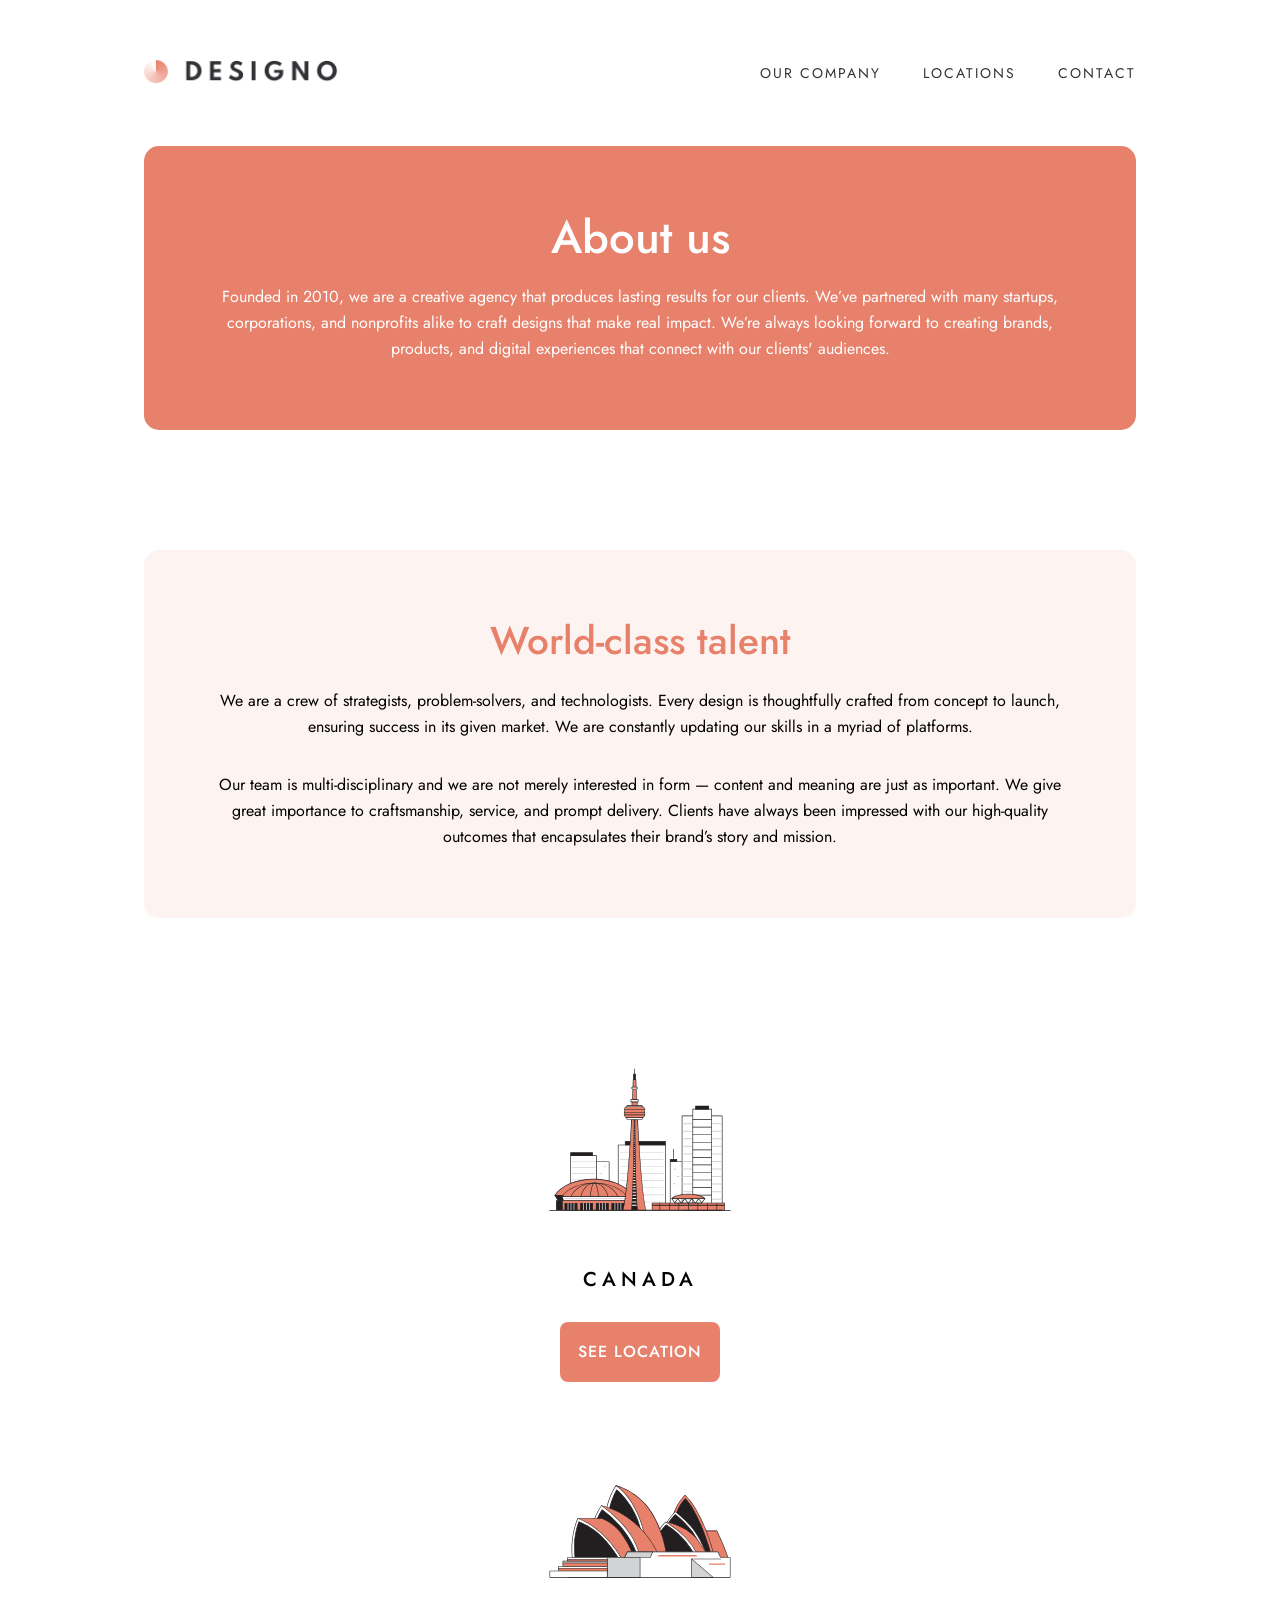
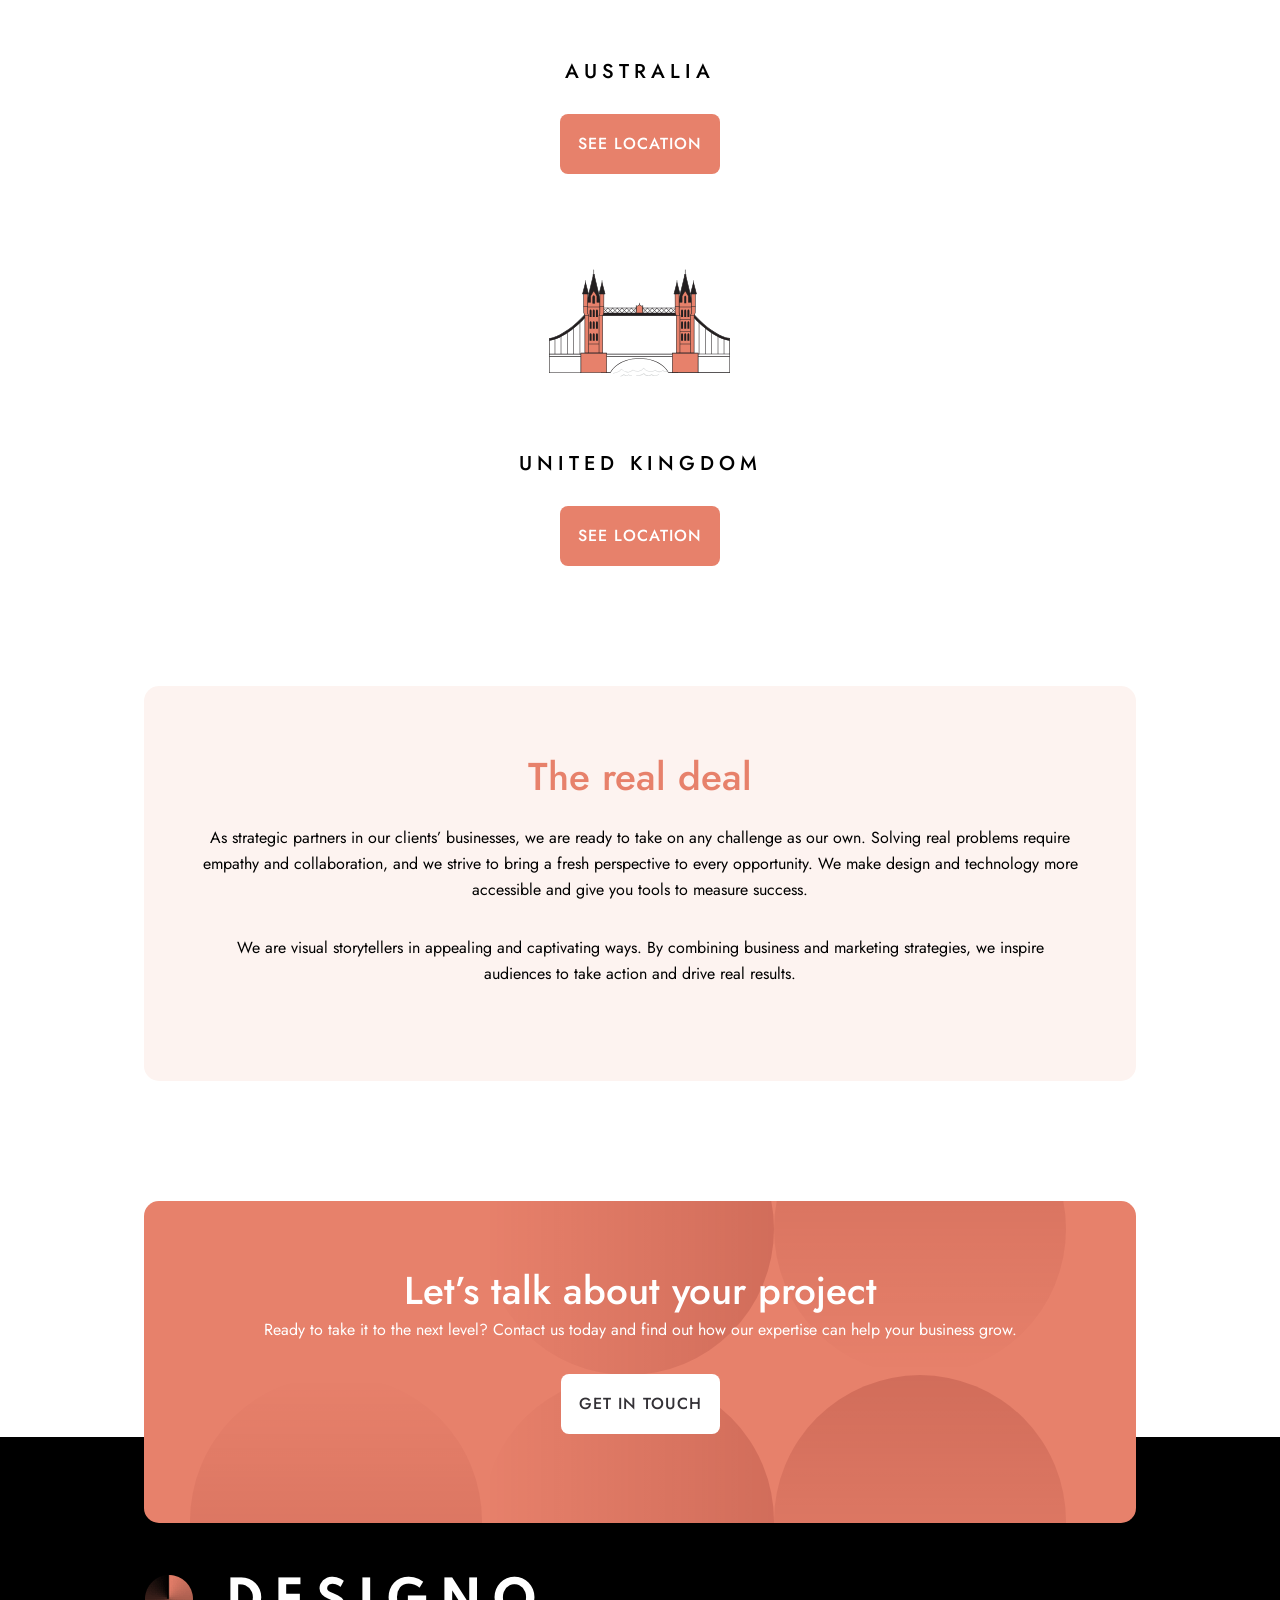
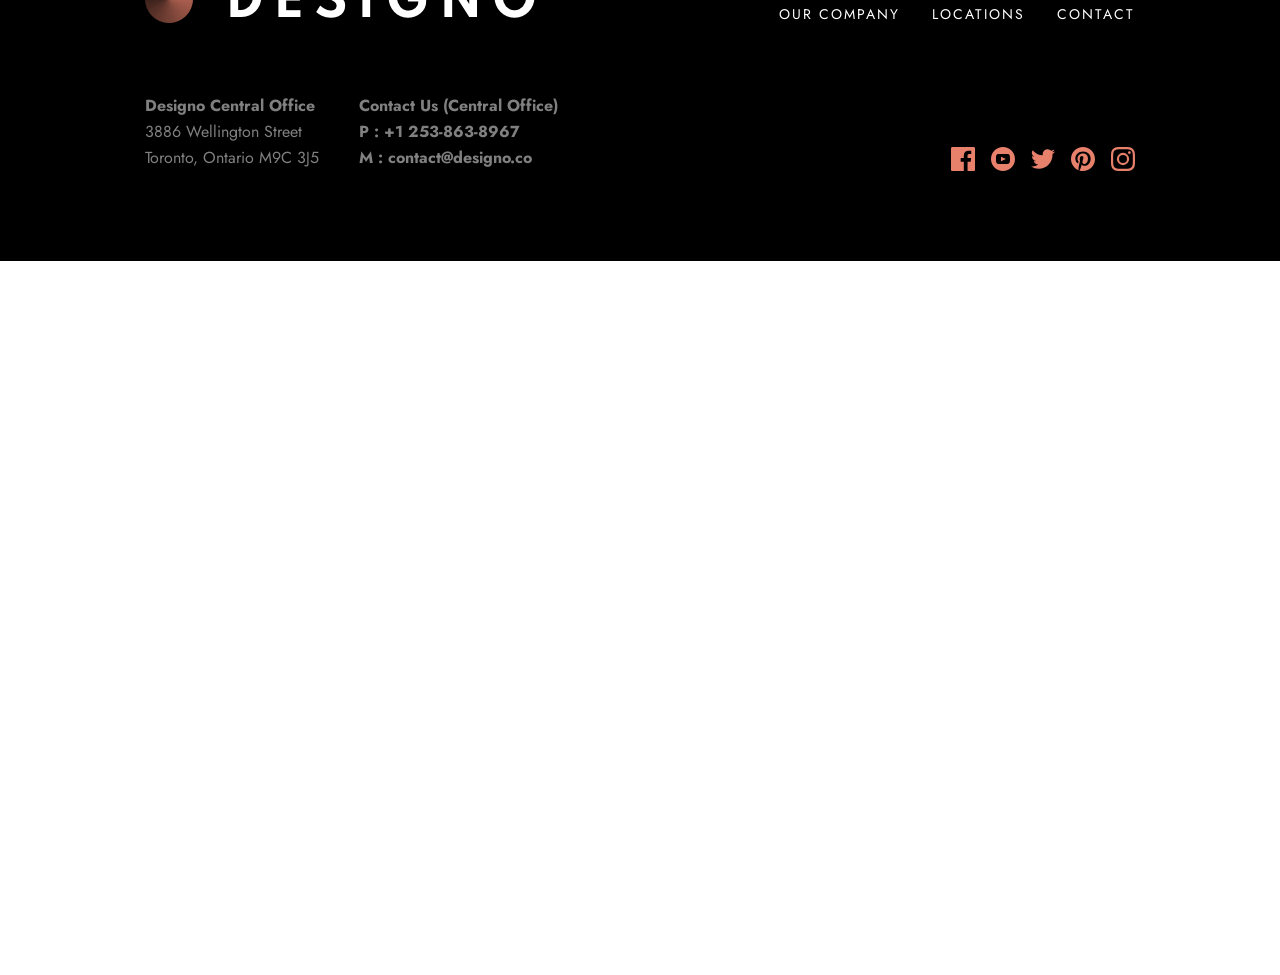
==== commit 86ad5529: "fixing link paths" ====
--- a/about.html
+++ b/about.html
@@ -70,10 +70,10 @@
     <section class="about-hero">
       <picture>
         <source media="(min-width: 1280px)"
-          srcset="/assets/about/desktop/image-about-hero.jpg">
+          srcset="./assets/about/desktop/image-about-hero.jpg">
         <source media="(min-width: 768px)"
-          srcset="/assets/about/tablet/image-about-hero.jpg">
-        <img src="/assets/about/mobile/image-about-hero.jpg"
+          srcset="./assets/about/tablet/image-about-hero.jpg">
+        <img src="./assets/about/mobile/image-about-hero.jpg"
           alt="Our team gathered around a table brainstorming the best way to help you.">
       </picture>
       <div class="about-hero-copy">
@@ -89,10 +89,10 @@
     <section class="world-class-talent-container">
       <picture>
         <source media="(min-width: 1280px)"
-          srcset="/assets/about/desktop/image-world-class-talent.jpg">
+          srcset="./assets/about/desktop/image-world-class-talent.jpg">
         <source media="(min-width: 768px)"
-          srcset="/assets/about/tablet/image-world-class-talent.jpg">
-        <img src="/assets/about/mobile/image-world-class-talent.jpg"
+          srcset="./assets/about/tablet/image-world-class-talent.jpg">
+        <img src="./assets/about/mobile/image-world-class-talent.jpg"
           alt="A woman standing in front of a wall of pictures gathering inspiration.">
       </picture>
       <div class="talent-copy-container">
@@ -113,7 +113,7 @@
     <section class="locations-wrapper">
       <div class="location">
         <div class="bg-circle-container">
-          <img src="/assets/shared/desktop/illustration-canada.svg"
+          <img src="./assets/shared/desktop/illustration-canada.svg"
             alt="An cartoon illustration of the Toronto skyline">
         </div>
         <div class="location-copy">
@@ -125,7 +125,7 @@
 
       <div class="location">
         <div class="bg-circle-container">
-          <img src="/assets/shared/desktop/illustration-australia.svg"
+          <img src="./assets/shared/desktop/illustration-australia.svg"
             alt="An cartoon illustration of the Sydney Opera House">
         </div>
         <div class="location-copy">
@@ -137,7 +137,7 @@
 
       <div class="location">
         <div class="bg-circle-container">
-          <img src="/assets/shared/desktop/illustration-united-kingdom.svg"
+          <img src="./assets/shared/desktop/illustration-united-kingdom.svg"
             alt="An cartoon illustration of London Bridge.">
         </div>
         <div class="location-copy">
@@ -151,10 +151,10 @@
     <section class="real-deal-container">
       <picture>
         <source media="(min-width: 1280px)"
-          srcset="/assets/about/desktop/image-real-deal.jpg">
+          srcset="./assets/about/desktop/image-real-deal.jpg">
         <source media="(min-width: 768px)"
-          srcset="/assets/about/tablet/image-real-deal.jpg">
-        <img src="/assets/about/mobile/image-real-deal.jpg"
+          srcset="./assets/about/tablet/image-real-deal.jpg">
+        <img src="./assets/about/mobile/image-real-deal.jpg"
           alt="A pair of hands taping up pictures on a wall for inspiration.">
       </picture>
       <div class="real-deal-copy">
--- a/styles/css/styles.min.css
+++ b/styles/css/styles.min.css
@@ -1 +1 @@
-header{display:flex;flex-direction:row;justify-content:space-between;align-items:center;position:relative;padding:clamp(2.188rem,2.723vw + 1.549rem,4rem) clamp(1.5rem,13.239vw - 1.603rem,10.313rem)}header img{width:200px;max-width:100%;z-index:9998}header .desktop-menu{display:none}@media screen and (width > 768px){header .desktop-menu{display:inline-block}header .desktop-menu .menu{display:flex;flex-direction:row;gap:42px;list-style-type:none;padding:0}header .desktop-menu .menu a{text-decoration:none}header .desktop-menu .menu a li{text-transform:uppercase;color:#333136;font-family:"Jost",sans-serif;font-size:14px;font-weight:400;letter-spacing:2px;line-height:14px}header .desktop-menu .menu a:hover{-webkit-text-decoration:underline #333136;text-decoration:underline #333136;text-decoration-thickness:1px}}header .mobile-menu{background-color:#000;position:fixed;top:100px;left:0;width:100%;padding:3rem 1.5rem;transform:translateY(-430px);display:inline-block;opacity:0;transition:all .7s ease-in;transition-behavior:allow-discrete;z-index:9999}header .mobile-menu ul{padding:0;list-style-type:none;display:flex;flex-direction:column;gap:32px}header .mobile-menu ul a{text-decoration:none}header .mobile-menu ul a li{color:#fff;text-transform:uppercase;font-family:"Jost",sans-serif;font-size:24px;font-weight:400;letter-spacing:2px;line-height:25px}header .menuIsOpen{transform:translateY(0px);opacity:1}.content-wrapper{width:100%;padding-left:clamp(1.5rem,13.239vw - 1.603rem,10.313rem);padding-right:clamp(1.5rem,13.239vw - 1.603rem,10.313rem);position:relative;overflow-x:hidden;display:flex;flex-direction:column}footer{display:grid;grid-template-columns:repeat(2, 1fr);grid-template-rows:repeat(6, auto)}@media screen and (width > 768px){footer{grid-template-rows:repeat(5, 1fr)}}footer .footer-cta-wrapper{grid-area:1/1/4/3;background-color:#e7816b;margin-left:clamp(1.5rem,13.239vw - 1.603rem,10.313rem);margin-right:clamp(1.5rem,13.239vw - 1.603rem,10.313rem);padding:clamp(4rem,.751vw + 3.824rem,4.5rem) clamp(1.5rem,6.761vw - .085rem,6rem);border-radius:15px;z-index:9999;display:flex;flex-direction:column;align-items:center;text-align:center;margin-bottom:32px;background-image:url("/assets/shared/desktop/bg-pattern-call-to-action.svg");background-position:40% 45%;background-repeat:no-repeat}@media screen and (width > 768px){footer .footer-cta-wrapper{grid-area:1/1/4/5}}@media screen and (width > 1280px){footer .footer-cta-wrapper{display:grid;grid-template-columns:repeat(2, 1fr);-moz-column-gap:300px;column-gap:300px;background-position:100% 40%}}footer .footer-cta-wrapper h2{color:#fff;font-family:"Jost",sans-serif;font-size:clamp(2rem,.751vw + 1.824rem,2.5rem);line-height:clamp(2.25rem,.376vw + 2.162rem,2.5rem);font-weight:500}@media screen and (width > 1280px){footer .footer-cta-wrapper h2{align-self:end;justify-self:start;margin-bottom:10px;text-align:start}}footer .footer-cta-wrapper p{display:flex;gap:32px;margin-top:6px;margin-bottom:32px;color:#fff;font-family:"Jost",sans-serif;font-size:16px;line-height:25px}@media screen and (width > 1280px){footer .footer-cta-wrapper p{grid-column:1;text-align:start;margin-top:10px;align-self:start}}@media screen and (width > 1280px){footer .footer-cta-wrapper a{grid-area:1/2/3/3;align-self:center;justify-self:end}}footer .footer-content-wrapper{grid-area:3/1/10/3;display:grid;grid-template-rows:subgrid;background-color:#000;padding-top:clamp(4rem,.751vw + 3.824rem,4.5rem);padding-bottom:clamp(4rem,.751vw + 3.824rem,4.5rem);row-gap:40px}@media screen and (width > 768px){footer .footer-content-wrapper{padding-right:clamp(2.5rem,11.643vw - .229rem,10.25rem);padding-left:clamp(2.5rem,11.643vw - .229rem,10.25rem)}}footer .footer-content-wrapper img{grid-column:1/2;grid-row:2;align-self:center;justify-self:center}@media screen and (width > 768px){footer .footer-content-wrapper img{align-self:start;justify-self:auto}}footer .footer-content-wrapper nav{grid-column:1/2;grid-row:3;align-self:center;justify-self:center}@media screen and (width > 768px){footer .footer-content-wrapper nav{grid-column:2;grid-row:2;align-self:center;justify-self:end}}footer .footer-content-wrapper nav ul{padding:0;list-style-type:none;text-align:center;display:flex;flex-direction:column;gap:32px}@media screen and (width > 768px){footer .footer-content-wrapper nav ul{flex-direction:row}}footer .footer-content-wrapper nav ul a{text-decoration:none}footer .footer-content-wrapper nav ul a li{color:#fff;text-transform:uppercase;font-family:"Jost",sans-serif;font-size:14px;font-weight:400;line-height:14px;letter-spacing:2px}footer .footer-content-wrapper nav ul a:hover{-webkit-text-decoration:underline #fff;text-decoration:underline #fff;text-decoration-thickness:1px}footer .footer-content-wrapper address{grid-column:1/2;grid-row:4;color:#fff;font-family:sans-serif;align-items:center;justify-self:center;text-align:center;font-style:normal;display:flex;flex-direction:column;gap:40px}@media screen and (width > 768px){footer .footer-content-wrapper address{grid-column:1;grid-row:3;flex-direction:row;text-align:start;justify-self:start;align-self:end}}footer .footer-content-wrapper address div{display:flex;flex-direction:column}footer .footer-content-wrapper address div span{font-family:"Jost",sans-serif;font-size:16px;font-weight:700;color:#fff;opacity:.5;line-height:26px}footer .footer-content-wrapper address div .address_normal{font-weight:400}footer .footer-content-wrapper .social-links{grid-column:1/2;grid-row:5;display:flex;flex-direction:row;align-items:center;justify-content:center;gap:16px}@media screen and (width > 768px){footer .footer-content-wrapper .social-links{grid-column:2;grid-row:3;justify-self:end;align-self:end}}footer .footer-content-wrapper .social-links svg:hover{cursor:pointer}footer .footer-content-wrapper .social-links svg:hover path{fill:#ffad9b}.contact-footer-content-wrapper{display:grid;grid-template-columns:1fr;width:100vw;row-gap:32px;background-color:#000;padding-top:clamp(4rem,.751vw + 3.824rem,4.5rem);padding-bottom:clamp(4rem,.751vw + 3.824rem,4.5rem)}@media screen and (width > 768px){.contact-footer-content-wrapper{grid-template-columns:1fr 1fr;grid-template-rows:1fr 1fr;row-gap:0;padding-right:clamp(2.5rem,11.643vw - .229rem,10.25rem);padding-left:clamp(2.5rem,11.643vw - .229rem,10.25rem)}}.contact-footer-content-wrapper img{align-self:center;justify-self:center}@media screen and (width > 768px){.contact-footer-content-wrapper img{align-self:start;justify-self:auto}}.contact-footer-content-wrapper nav{align-self:center;justify-self:center}@media screen and (width > 768px){.contact-footer-content-wrapper nav{grid-column:2;grid-row:1;align-self:center;justify-self:end}}.contact-footer-content-wrapper nav ul{padding:0;list-style-type:none;text-align:center;display:flex;flex-direction:column;gap:32px}@media screen and (width > 768px){.contact-footer-content-wrapper nav ul{flex-direction:row}}.contact-footer-content-wrapper nav ul a{text-decoration:none}.contact-footer-content-wrapper nav ul a li{color:#fff;text-transform:uppercase;font-family:"Jost",sans-serif;font-size:14px;font-weight:400;line-height:14px;letter-spacing:2px}.contact-footer-content-wrapper nav ul a:hover{-webkit-text-decoration:underline #fff;text-decoration:underline #fff;text-decoration-thickness:1px}.contact-footer-content-wrapper address{color:#fff;font-family:sans-serif;align-items:center;justify-self:center;text-align:center;font-style:normal;display:flex;flex-direction:column;gap:40px}@media screen and (width > 768px){.contact-footer-content-wrapper address{grid-column:1;grid-row:3;flex-direction:row;text-align:start;justify-self:start;align-self:end}}.contact-footer-content-wrapper address div{display:flex;flex-direction:column}.contact-footer-content-wrapper address div span{font-family:"Jost",sans-serif;font-size:16px;font-weight:700;color:#fff;opacity:.5;line-height:26px}.contact-footer-content-wrapper address div .address_normal{font-weight:400}.contact-footer-content-wrapper .social-links{display:flex;flex-direction:row;align-items:center;justify-content:center;gap:16px}@media screen and (width > 768px){.contact-footer-content-wrapper .social-links{grid-column:2;grid-row:3;justify-self:end;align-self:end}}.contact-footer-content-wrapper .social-links svg:hover{cursor:pointer}.contact-footer-content-wrapper .social-links svg:hover path{fill:#ffad9b}.mobile-menu-button{background:rgba(0,0,0,0);border:none;cursor:pointer;display:flex}@media screen and (width > 768px){.mobile-menu-button{display:none}}.mobile-menu-button .hidden{display:none}.cta_btn,.footer-cta_btn{border:none;border-radius:8px;background-color:#fff;padding:18px;font-family:"Jost",sans-serif;font-weight:500;letter-spacing:1px;text-transform:uppercase;color:#333136;transition:all .45s ease}.cta_btn:hover,.footer-cta_btn:hover{background-color:#ffad9b;color:#fff;cursor:pointer}.location_btn{border:none;border-radius:8px;background-color:#e7816b;padding:18px;font-family:"Jost",sans-serif;font-weight:500;letter-spacing:1px;text-transform:uppercase;color:#fff;transition:all .45s ease}.location_btn:hover{background-color:#ffad9b;color:#fff;cursor:pointer}a{text-decoration:none}@media screen and (width >= 1280px){a.web-design-item{grid-area:1/1/3/2}}@media screen and (width >= 768px){a.app-design-item{height:100%}}@media screen and (width >= 768px){a.graphic-design-item{height:100%}}a .work-container{padding:90px 56px;display:flex;flex-direction:column;align-items:center;width:100%;position:relative;border-radius:15px;gap:24px}a .work-container:hover{cursor:pointer}a .work-container:hover .work-overlay{background-color:#e7816b;opacity:.85}a .work-container .work-overlay{position:absolute;top:0;left:0;width:100%;height:100%;background-color:#000;opacity:.49;border-radius:15px}a .work-container h2{font-family:"Jost",sans-serif;font-size:clamp(1.75rem,1.878vw + 1.31rem,3rem);line-height:clamp(2.25rem,1.127vw + 1.986rem,3rem);letter-spacing:clamp(.063rem,.094vw + .04rem,.125rem);font-weight:500;text-transform:uppercase;color:#fff;z-index:2}a .work-container .work-copy{display:flex;flex-direction:row;align-items:center;gap:16px;z-index:2}a .work-container .work-copy p{font-family:"Jost",sans-serif;font-size:15px;text-transform:uppercase;letter-spacing:5px;color:#fff;font-weight:500}a .work-container.web-design{background-image:url("/assets/home/mobile/image-web-design.jpg");background-repeat:no-repeat;background-size:cover}@media screen and (width >= 768px){a .work-container.web-design{background-image:url("/assets/home/tablet/image-web-design.jpg")}}@media screen and (width >= 1280px){a .work-container.web-design{padding:273px 136px;background-image:url("/assets/home/desktop/image-web-design-large.jpg")}}a .work-container.app-design{background-image:url("/assets/home/mobile/image-app-design.jpg");background-repeat:no-repeat;background-size:cover}@media screen and (width >= 768px){a .work-container.app-design{background-image:url("/assets/home/tablet/image-app-design.jpg");height:100%}}@media screen and (width >= 1280px){a .work-container.app-design{background-image:url("/assets/home/desktop/image-app-design.jpg");height:100%}}a .work-container.graphic-design{background-image:url("/assets/home/mobile/image-graphic-design.jpg");background-repeat:no-repeat;background-size:cover}@media screen and (width >= 768px){a .work-container.graphic-design{background-image:url("/assets/home/tablet/image-graphic-design.jpg");height:100%}}@media screen and (width >= 1280px){a .work-container.graphic-design{background-image:url("/assets/home/desktop/image-graphic-design.jpg");height:100%}}.home_hero{position:relative;width:100vw;margin-left:calc(50% - 50vw);margin-right:calc(50% - 50vw);display:flex;flex-direction:column;align-items:center;text-align:center;background-color:#e7816b;padding:80px 24px;height:95vh;overflow-y:hidden;background-image:url("/assets/shared/desktop/bg-pattern-small-circle.svg");background-repeat:no-repeat;background-position:-10% 50%;background-size:cover}@media screen and (width > 768px){.home_hero{margin-right:unset;margin-left:unset;width:100%;border-radius:15px;overflow-x:hidden}}@media screen and (width >= 1280px){.home_hero{display:grid;grid-template-columns:1fr 1fr;padding:145px 95px;align-items:start;overflow-x:hidden;height:-moz-min-content;height:min-content}}.home_hero .hero-copy_container{display:flex;flex-direction:column;gap:30px}@media screen and (width > 1280px){.home_hero .hero-copy_container{text-align:start}}.home_hero .hero-copy_container h1{font-family:"Jost",sans-serif;font-size:clamp(2rem,1.502vw + 1.648rem,3rem);font-weight:500;color:#fff;line-height:clamp(2.25rem,1.127vw + 1.986rem,3rem)}.home_hero .hero-copy_container p{font-family:"Jost",sans-serif;font-size:16px;font-weight:400;line-height:26px;color:#fff}.home_hero img{position:absolute;transform:translateY(300px);transform-origin:right center}@media screen and (width > 768px){.home_hero img{transform:translateY(250px)}}@media screen and (width > 1280px){.home_hero img{transform:translateY(30px);transform:translateX(750px)}}.work-grid-wrapper{display:grid;grid-template-columns:1fr;grid-template-rows:repeat(3, 1fr);align-items:center;row-gap:24px;margin:120px 0}@media screen and (width > 1280px){.work-grid-wrapper{grid-template-columns:repeat(2, 1fr);grid-template-rows:repeat(2, 1fr);-moz-column-gap:30px;column-gap:30px}}.traits-wrapper{display:flex;flex-direction:column;align-items:center;justify-content:center;margin-bottom:120px;gap:80px}@media screen and (width > 1280px){.traits-wrapper{display:grid;grid-template-columns:repeat(3, 1fr);grid-template-rows:1fr;margin-bottom:160px;-moz-column-gap:30px;column-gap:30px}}.traits-wrapper .trait-container{display:flex;flex-direction:column;align-items:center;text-align:center;gap:48px}@media screen and (min-width: 768px)and (max-width: 1280px){.traits-wrapper .trait-container{display:grid;grid-template-columns:auto 1fr;text-align:start}}.traits-wrapper .trait-container h3{font-family:"Jost",sans-serif;font-size:20px;font-weight:500;text-transform:uppercase;letter-spacing:5px;line-height:26px;color:#333136;margin-bottom:32px}@media screen and (min-width: 768px)and (max-width: 1280px){.traits-wrapper .trait-container h3{margin-bottom:16px}}.traits-wrapper .trait-container p{font-family:"Jost",sans-serif;font-size:16px;font-weight:400;line-height:26px;color:#333136}.traits-wrapper .trait-container:first-child .bg-circle-container{background-image:url("/assets/shared/desktop/bg-pattern-small-circle.svg");background-repeat:no-repeat}.traits-wrapper .trait-container:nth-child(2) .bg-circle-container{position:relative;overflow:hidden}.traits-wrapper .trait-container:nth-child(2) .bg-circle-container::before{content:"";position:absolute;width:100%;height:100%;top:0;left:0;z-index:-1;background:url("/assets/shared/desktop/bg-pattern-small-circle.svg") no-repeat center;background-size:cover;transform:rotate(-90deg)}.traits-wrapper .trait-container:nth-child(3) .bg-circle-container{position:relative;overflow:hidden}.traits-wrapper .trait-container:nth-child(3) .bg-circle-container::before{content:"";position:absolute;width:100%;height:100%;top:0;left:0;z-index:-1;background:url("/assets/shared/desktop/bg-pattern-small-circle.svg") no-repeat center;background-size:cover;transform:rotate(90deg)}.about-hero{position:relative;width:100vw;margin-left:calc(50% - 50vw);margin-right:calc(50% - 50vw)}@media screen and (width >= 1280px){.about-hero picture{grid-column:2;grid-row:1}}.about-hero picture img{width:100%;height:100%}@media screen and (width > 768px){.about-hero{margin-right:unset;margin-left:unset;width:100%;border-radius:15px;overflow-x:hidden;margin-bottom:120px}}@media screen and (width >= 1280px){.about-hero{display:grid;grid-template-columns:1fr auto;grid-template-rows:1fr}}.about-hero .about-hero-copy{background-color:#e7816b;padding:80px 24px;display:flex;flex-direction:column;align-items:center;text-align:center;position:relative;overflow:hidden}@media screen and (width > 768px){.about-hero .about-hero-copy{padding:68px 58px}}@media screen and (width > 1280px){.about-hero .about-hero-copy{align-items:start;justify-content:center;text-align:start;padding-left:95px;padding-right:82px}}.about-hero .about-hero-copy::before{content:"";position:absolute;width:100%;height:100%;top:-300px;left:75px;background-image:url("/assets/shared/desktop/bg-pattern-small-circle.svg");background-repeat:no-repeat;background-size:contain;transform:rotate(-90deg)}@media screen and (width > 768px){.about-hero .about-hero-copy::before{top:-450px;left:-20px}}.about-hero .about-hero-copy h1{font-family:"Jost",sans-serif;color:#fff;font-size:clamp(2rem,1.502vw + 1.648rem,3rem);font-weight:500;line-height:clamp(2.25rem,1.127vw + 1.986rem,3rem);margin-bottom:24px}.about-hero .about-hero-copy p{font-family:"Jost",sans-serif;color:#fff;font-size:16px;line-height:26px;font-weight:400}.world-class-talent-container{position:relative;width:100vw;margin-left:calc(50% - 50vw);margin-right:calc(50% - 50vw)}.world-class-talent-container picture img{width:100%}@media screen and (width > 768px){.world-class-talent-container{margin-right:unset;margin-left:unset;width:100%;border-radius:15px;overflow-x:hidden}}@media screen and (width >= 1280px){.world-class-talent-container{display:grid;grid-template-columns:auto 1fr;grid-template-rows:1fr}}.world-class-talent-container .talent-copy-container{padding:80px 24px;display:flex;flex-direction:column;align-items:center;text-align:center;background-color:#fdf3f0}@media screen and (width > 768px){.world-class-talent-container .talent-copy-container{padding:68px 58px}}@media screen and (width > 1280px){.world-class-talent-container .talent-copy-container{align-items:start;justify-content:center;text-align:start;padding:154px 94px}}.world-class-talent-container .talent-copy-container h2{font-family:"Jost",sans-serif;color:#e7816b;font-size:clamp(2rem,.751vw + 1.824rem,2.5rem);font-weight:500;line-height:clamp(2.25rem,1.127vw + 1.986rem,3rem);margin-bottom:24px}.world-class-talent-container .talent-copy-container p{font-family:"Jost",sans-serif;color:#000;font-size:16px;line-height:26px;font-weight:400}.world-class-talent-container .talent-copy-container p:nth-child(2){margin-bottom:32px}.locations-wrapper{display:flex;flex-direction:column;align-items:center;justify-content:center;text-align:center;margin-top:120px;margin-bottom:120px;gap:48px}@media screen and (width > 1280px){.locations-wrapper{display:grid;grid-template-columns:repeat(3, 1fr);grid-template-rows:1fr;align-items:center;justify-content:center}}.locations-wrapper .location{display:flex;flex-direction:column;align-items:center;gap:30px}.locations-wrapper .location:first-child .bg-circle-container{position:relative;overflow:hidden}.locations-wrapper .location:first-child .bg-circle-container::before{content:"";position:absolute;width:100%;height:100%;top:0;left:0;z-index:-1;background:url("/assets/shared/desktop/bg-pattern-small-circle.svg") no-repeat center;background-size:cover;transform:rotate(90deg)}.locations-wrapper .location:nth-child(2) .bg-circle-container{position:relative;overflow:hidden}.locations-wrapper .location:nth-child(2) .bg-circle-container::before{content:"";position:absolute;width:100%;height:100%;top:0;left:0;z-index:-1;background:url("/assets/shared/desktop/bg-pattern-small-circle.svg") no-repeat center;background-size:cover;transform:rotate(15deg)}.locations-wrapper .location:nth-child(3) .bg-circle-container{position:relative;overflow:hidden}.locations-wrapper .location:nth-child(3) .bg-circle-container::before{content:"";position:absolute;width:100%;height:100%;top:0;left:0;z-index:-1;background:url("/assets/shared/desktop/bg-pattern-small-circle.svg") no-repeat center;background-size:cover;transform:rotate(-90deg)}.locations-wrapper .location .location-copy{display:flex;flex-direction:column;gap:32px}.locations-wrapper .location .location-copy h3{font-family:"Jost",sans-serif;font-size:20px;line-height:20px;text-transform:uppercase;font-weight:500;letter-spacing:5px}.real-deal-container{position:relative;width:100vw;margin-left:calc(50% - 50vw);margin-right:calc(50% - 50vw);margin-bottom:120px}@media screen and (width >= 1280px){.real-deal-container picture{grid-column:2;grid-row:1}}.real-deal-container picture img{width:100%}@media screen and (width > 768px){.real-deal-container{margin-right:unset;margin-left:unset;width:100%;border-radius:15px;overflow-x:hidden}}@media screen and (width >= 1280px){.real-deal-container{display:grid;grid-template-columns:1fr auto;grid-template-rows:1fr}}.real-deal-container .real-deal-copy{padding:80px 24px;display:flex;flex-direction:column;align-items:center;text-align:center;background-color:#fdf3f0}@media screen and (width > 768px){.real-deal-container .real-deal-copy{padding:68px 58px 94px 58px}}@media screen and (width > 1280px){.real-deal-container .real-deal-copy{align-items:start;justify-content:center;text-align:start;padding:154px 94px}}.real-deal-container .real-deal-copy h2{font-family:"Jost",sans-serif;color:#e7816b;font-size:clamp(2rem,.751vw + 1.824rem,2.5rem);font-weight:500;line-height:clamp(2.25rem,1.127vw + 1.986rem,3rem);margin-bottom:24px}.real-deal-container .real-deal-copy p{font-family:"Jost",sans-serif;color:#000;font-size:16px;line-height:26px;font-weight:400}.real-deal-container .real-deal-copy p:nth-child(2){margin-bottom:32px}+header{display:flex;flex-direction:row;justify-content:space-between;align-items:center;position:relative;padding:clamp(2.188rem,2.723vw + 1.549rem,4rem) clamp(1.5rem,13.239vw - 1.603rem,10.313rem)}header img{width:200px;max-width:100%;z-index:9998}header .desktop-menu{display:none}@media screen and (width > 768px){header .desktop-menu{display:inline-block}header .desktop-menu .menu{display:flex;flex-direction:row;gap:42px;list-style-type:none;padding:0}header .desktop-menu .menu a{text-decoration:none}header .desktop-menu .menu a li{text-transform:uppercase;color:#333136;font-family:"Jost",sans-serif;font-size:14px;font-weight:400;letter-spacing:2px;line-height:14px}header .desktop-menu .menu a:hover{-webkit-text-decoration:underline #333136;text-decoration:underline #333136;text-decoration-thickness:1px}}header .mobile-menu{background-color:#000;position:fixed;top:100px;left:0;width:100%;padding:3rem 1.5rem;transform:translateY(-430px);display:inline-block;opacity:0;transition:all .7s ease-in;transition-behavior:allow-discrete;z-index:9999}header .mobile-menu ul{padding:0;list-style-type:none;display:flex;flex-direction:column;gap:32px}header .mobile-menu ul a{text-decoration:none}header .mobile-menu ul a li{color:#fff;text-transform:uppercase;font-family:"Jost",sans-serif;font-size:24px;font-weight:400;letter-spacing:2px;line-height:25px}header .menuIsOpen{transform:translateY(0px);opacity:1}.content-wrapper{width:100%;padding-left:clamp(1.5rem,13.239vw - 1.603rem,10.313rem);padding-right:clamp(1.5rem,13.239vw - 1.603rem,10.313rem);position:relative;overflow-x:hidden;display:flex;flex-direction:column}footer{display:grid;grid-template-columns:repeat(2, 1fr);grid-template-rows:repeat(6, auto)}@media screen and (width > 768px){footer{grid-template-rows:repeat(5, 1fr)}}footer .footer-cta-wrapper{grid-area:1/1/4/3;background-color:#e7816b;margin-left:clamp(1.5rem,13.239vw - 1.603rem,10.313rem);margin-right:clamp(1.5rem,13.239vw - 1.603rem,10.313rem);padding:clamp(4rem,.751vw + 3.824rem,4.5rem) clamp(1.5rem,6.761vw - .085rem,6rem);border-radius:15px;z-index:9999;display:flex;flex-direction:column;align-items:center;text-align:center;margin-bottom:32px;background-image:url("/assets/shared/desktop/bg-pattern-call-to-action.svg");background-position:40% 45%;background-repeat:no-repeat}@media screen and (width > 768px){footer .footer-cta-wrapper{grid-area:1/1/4/5}}@media screen and (width > 1280px){footer .footer-cta-wrapper{display:grid;grid-template-columns:repeat(2, 1fr);-moz-column-gap:300px;column-gap:300px;background-position:100% 40%}}footer .footer-cta-wrapper h2{color:#fff;font-family:"Jost",sans-serif;font-size:clamp(2rem,.751vw + 1.824rem,2.5rem);line-height:clamp(2.25rem,.376vw + 2.162rem,2.5rem);font-weight:500}@media screen and (width > 1280px){footer .footer-cta-wrapper h2{align-self:end;justify-self:start;margin-bottom:10px;text-align:start}}footer .footer-cta-wrapper p{display:flex;gap:32px;margin-top:6px;margin-bottom:32px;color:#fff;font-family:"Jost",sans-serif;font-size:16px;line-height:25px}@media screen and (width > 1280px){footer .footer-cta-wrapper p{grid-column:1;text-align:start;margin-top:10px;align-self:start}}@media screen and (width > 1280px){footer .footer-cta-wrapper a{grid-area:1/2/3/3;align-self:center;justify-self:end}}footer .footer-content-wrapper{grid-area:3/1/10/3;display:grid;grid-template-rows:subgrid;background-color:#000;padding-top:clamp(4rem,.751vw + 3.824rem,4.5rem);padding-bottom:clamp(4rem,.751vw + 3.824rem,4.5rem);row-gap:40px}@media screen and (width > 768px){footer .footer-content-wrapper{padding-right:clamp(2.5rem,11.643vw - .229rem,10.25rem);padding-left:clamp(2.5rem,11.643vw - .229rem,10.25rem)}}footer .footer-content-wrapper img{grid-column:1/2;grid-row:2;align-self:center;justify-self:center}@media screen and (width > 768px){footer .footer-content-wrapper img{align-self:start;justify-self:auto}}footer .footer-content-wrapper nav{grid-column:1/2;grid-row:3;align-self:center;justify-self:center}@media screen and (width > 768px){footer .footer-content-wrapper nav{grid-column:2;grid-row:2;align-self:center;justify-self:end}}footer .footer-content-wrapper nav ul{padding:0;list-style-type:none;text-align:center;display:flex;flex-direction:column;gap:32px}@media screen and (width > 768px){footer .footer-content-wrapper nav ul{flex-direction:row}}footer .footer-content-wrapper nav ul a{text-decoration:none}footer .footer-content-wrapper nav ul a li{color:#fff;text-transform:uppercase;font-family:"Jost",sans-serif;font-size:14px;font-weight:400;line-height:14px;letter-spacing:2px}footer .footer-content-wrapper nav ul a:hover{-webkit-text-decoration:underline #fff;text-decoration:underline #fff;text-decoration-thickness:1px}footer .footer-content-wrapper address{grid-column:1/2;grid-row:4;color:#fff;font-family:sans-serif;align-items:center;justify-self:center;text-align:center;font-style:normal;display:flex;flex-direction:column;gap:40px}@media screen and (width > 768px){footer .footer-content-wrapper address{grid-column:1;grid-row:3;flex-direction:row;text-align:start;justify-self:start;align-self:end}}footer .footer-content-wrapper address div{display:flex;flex-direction:column}footer .footer-content-wrapper address div span{font-family:"Jost",sans-serif;font-size:16px;font-weight:700;color:#fff;opacity:.5;line-height:26px}footer .footer-content-wrapper address div .address_normal{font-weight:400}footer .footer-content-wrapper .social-links{grid-column:1/2;grid-row:5;display:flex;flex-direction:row;align-items:center;justify-content:center;gap:16px}@media screen and (width > 768px){footer .footer-content-wrapper .social-links{grid-column:2;grid-row:3;justify-self:end;align-self:end}}footer .footer-content-wrapper .social-links svg:hover{cursor:pointer}footer .footer-content-wrapper .social-links svg:hover path{fill:#ffad9b}.contact-footer-content-wrapper{display:grid;grid-template-columns:1fr;width:100%;row-gap:32px;background-color:#000;padding-top:clamp(4rem,.751vw + 3.824rem,4.5rem);padding-bottom:clamp(4rem,.751vw + 3.824rem,4.5rem)}@media screen and (width > 768px){.contact-footer-content-wrapper{grid-template-columns:1fr 1fr;grid-template-rows:1fr 1fr;row-gap:0;padding-right:clamp(2.5rem,11.643vw - .229rem,10.25rem);padding-left:clamp(2.5rem,11.643vw - .229rem,10.25rem)}}.contact-footer-content-wrapper img{align-self:center;justify-self:center}@media screen and (width > 768px){.contact-footer-content-wrapper img{align-self:start;justify-self:auto}}.contact-footer-content-wrapper nav{align-self:center;justify-self:center}@media screen and (width > 768px){.contact-footer-content-wrapper nav{grid-column:2;grid-row:1;align-self:center;justify-self:end}}.contact-footer-content-wrapper nav ul{padding:0;list-style-type:none;text-align:center;display:flex;flex-direction:column;gap:32px}@media screen and (width > 768px){.contact-footer-content-wrapper nav ul{flex-direction:row}}.contact-footer-content-wrapper nav ul a{text-decoration:none}.contact-footer-content-wrapper nav ul a li{color:#fff;text-transform:uppercase;font-family:"Jost",sans-serif;font-size:14px;font-weight:400;line-height:14px;letter-spacing:2px}.contact-footer-content-wrapper nav ul a:hover{-webkit-text-decoration:underline #fff;text-decoration:underline #fff;text-decoration-thickness:1px}.contact-footer-content-wrapper address{color:#fff;font-family:sans-serif;align-items:center;justify-self:center;text-align:center;font-style:normal;display:flex;flex-direction:column;gap:40px}@media screen and (width > 768px){.contact-footer-content-wrapper address{grid-column:1;grid-row:3;flex-direction:row;text-align:start;justify-self:start;align-self:end}}.contact-footer-content-wrapper address div{display:flex;flex-direction:column}.contact-footer-content-wrapper address div span{font-family:"Jost",sans-serif;font-size:16px;font-weight:700;color:#fff;opacity:.5;line-height:26px}.contact-footer-content-wrapper address div .address_normal{font-weight:400}.contact-footer-content-wrapper .social-links{display:flex;flex-direction:row;align-items:center;justify-content:center;gap:16px}@media screen and (width > 768px){.contact-footer-content-wrapper .social-links{grid-column:2;grid-row:3;justify-self:end;align-self:end}}.contact-footer-content-wrapper .social-links svg:hover{cursor:pointer}.contact-footer-content-wrapper .social-links svg:hover path{fill:#ffad9b}.mobile-menu-button{background:rgba(0,0,0,0);border:none;cursor:pointer;display:flex}@media screen and (width > 768px){.mobile-menu-button{display:none}}.mobile-menu-button .hidden{display:none}.cta_btn,.footer-cta_btn{border:none;border-radius:8px;background-color:#fff;padding:18px;font-family:"Jost",sans-serif;font-weight:500;letter-spacing:1px;text-transform:uppercase;color:#333136;transition:all .45s ease}.cta_btn:hover,.footer-cta_btn:hover{background-color:#ffad9b;color:#fff;cursor:pointer}.location_btn{border:none;border-radius:8px;background-color:#e7816b;padding:18px;font-family:"Jost",sans-serif;font-weight:500;letter-spacing:1px;text-transform:uppercase;color:#fff;transition:all .45s ease}.location_btn:hover{background-color:#ffad9b;color:#fff;cursor:pointer}.submit-form_btn{padding:18px 48px;border-radius:8px;border:none;background-color:#fff;color:#000;font-family:"Jost",sans-serif;font-size:15px;font-weight:500;letter-spacing:1px;text-transform:uppercase}a{text-decoration:none}@media screen and (width >= 1280px){a.web-design-item{grid-area:1/1/3/2}}@media screen and (width >= 768px){a.app-design-item{height:100%}}@media screen and (width >= 768px){a.graphic-design-item{height:100%}}a .work-container{padding:90px 56px;display:flex;flex-direction:column;align-items:center;width:100%;position:relative;border-radius:15px;gap:24px}a .work-container:hover{cursor:pointer}a .work-container:hover .work-overlay{background-color:#e7816b;opacity:.85}a .work-container .work-overlay{position:absolute;top:0;left:0;width:100%;height:100%;background-color:#000;opacity:.49;border-radius:15px}a .work-container h2{font-family:"Jost",sans-serif;font-size:clamp(1.75rem,1.878vw + 1.31rem,3rem);line-height:clamp(2.25rem,1.127vw + 1.986rem,3rem);letter-spacing:clamp(.063rem,.094vw + .04rem,.125rem);font-weight:500;text-transform:uppercase;color:#fff;z-index:2}a .work-container .work-copy{display:flex;flex-direction:row;align-items:center;gap:16px;z-index:2}a .work-container .work-copy p{font-family:"Jost",sans-serif;font-size:15px;text-transform:uppercase;letter-spacing:5px;color:#fff;font-weight:500}a .work-container.web-design{background-image:url("./assets/home/mobile/image-web-design.jpg");background-repeat:no-repeat;background-size:cover}@media screen and (width >= 768px){a .work-container.web-design{background-image:url("./assets/home/tablet/image-web-design.jpg")}}@media screen and (width >= 1280px){a .work-container.web-design{padding:273px 136px;background-image:url("./assets/home/desktop/image-web-design-large.jpg")}}a .work-container.app-design{background-image:url("./assets/home/mobile/image-app-design.jpg");background-repeat:no-repeat;background-size:cover}@media screen and (width >= 768px){a .work-container.app-design{background-image:url("./assets/home/tablet/image-app-design.jpg");height:100%}}@media screen and (width >= 1280px){a .work-container.app-design{background-image:url("./assets/home/desktop/image-app-design.jpg");height:100%}}a .work-container.graphic-design{background-image:url("./assets/home/mobile/image-graphic-design.jpg");background-repeat:no-repeat;background-size:cover}@media screen and (width >= 768px){a .work-container.graphic-design{background-image:url("./assets/home/tablet/image-graphic-design.jpg");height:100%}}@media screen and (width >= 1280px){a .work-container.graphic-design{background-image:url("./assets/home/desktop/image-graphic-design.jpg");height:100%}}.inner-page_hero{position:relative;width:100vw;margin-left:calc(50% - 50vw);margin-right:calc(50% - 50vw);background-color:#e7816b;padding:105px 24px;display:flex;flex-direction:column;align-items:center;justify-content:center;text-align:center;gap:24px;background-image:url("./assets/shared/desktop/bg-pattern-small-circle.svg");background-repeat:no-repeat;background-position:100% 0%;background-size:310px}.inner-page_hero h1{font-family:"Jost",sans-serif;font-size:clamp(2rem,1.648rem + 1.502vw,3rem);font-weight:500;line-height:clamp(2.25rem,1.986rem + 1.127vw,3rem);color:#fff}.inner-page_hero p{font-family:"Jost",sans-serif;font-size:16px;line-height:26px;font-weight:400;color:#fff}@media screen and (width > 768px){.inner-page_hero{margin-right:unset;margin-left:unset;width:100%;border-radius:15px;overflow-x:hidden;margin-bottom:120px;position:relative;overflow:hidden;background-image:none}.inner-page_hero::before{content:"";position:absolute;width:100%;height:100%;top:0;left:0;background-image:url("./assets/shared/desktop/bg-pattern-call-to-action.svg");background-repeat:no-repeat;background-size:cover;background-position:right;transform:rotate(180deg)}}@media screen and (width > 1280px){.inner-page_hero{padding:64px 190px;background-image:none}.inner-page_hero::before{content:"";position:absolute;width:100%;height:100%;top:0;left:0;background-image:url("./assets/shared/desktop/bg-pattern-call-to-action.svg");background-repeat:no-repeat;background-size:cover;background-position:right;transform:rotate(180deg)}}.work-examples_grid{--grid-max-col-count: 3;--grid-min-col-size: 327px;--grid-gap: 30px;--grid-col-size-calc: calc( 100% - var(--grid-gap) * var(--grid-max-col-count) ) / var(--grid-max-col-count);--grid-col-min-size-calc: min( 100%, max(var(--grid-min-col-size), var(--grid-col-size-calc)) );display:grid;gap:var(--grid-gap);grid-template-columns:repeat(auto-fit, minmax(var(--grid-col-min-size-calc), 1fr))}@media screen and (width < 768px){.work-examples_grid{margin-top:96px}}.work-example{border-radius:15px;display:flex;flex-direction:column}.work-example .example-img img{border-top-left-radius:15px;border-top-right-radius:15px}.work-example .example-copy-container{background-image:linear-gradient(#e7816b, #e7816b);background-size:100% 0;background-repeat:no-repeat;transition:.5s;background-color:#fdf3f0;padding:32px 30px;border-bottom-left-radius:15px;border-bottom-right-radius:15px;text-align:center}.work-example .example-copy-container:hover{cursor:pointer;background-size:100% 100%}.work-example .example-copy-container:hover h3,.work-example .example-copy-container:hover p{color:#fff}.work-example .example-copy-container h3{font-family:"Jost",sans-serif;font-size:20px;line-height:26px;font-weight:500;letter-spacing:5px;color:#e7816b;text-transform:uppercase;transition:.5s}.work-example .example-copy-container p{font-family:"Jost",sans-serif;font-size:16px;line-height:26px;font-weight:400;color:#333136;transition:.5s}.inner-works_container{display:grid;grid-template-columns:1fr;grid-template-rows:1fr 1fr;row-gap:30px;margin-top:clamp(6rem,4.592rem + 6.009vw,10rem);margin-bottom:clamp(6rem,4.592rem + 6.009vw,10rem)}@media screen and (width >= 1280px){.inner-works_container{grid-template-columns:1fr 1fr;grid-template-rows:auto;-moz-column-gap:30px;column-gap:30px}}@media screen and (width >= 1280px){.inner-works_container a .work-container.web-design{padding:90px 56px}}.locations-wrapper{display:flex;flex-direction:column;align-items:center;justify-content:center;text-align:center;margin-top:120px;margin-bottom:120px;gap:48px}@media screen and (width > 1280px){.locations-wrapper{display:grid;grid-template-columns:repeat(3, 1fr);grid-template-rows:1fr;align-items:center;justify-content:center}}.locations-wrapper .location{display:flex;flex-direction:column;align-items:center;gap:30px}.locations-wrapper .location:first-child .bg-circle-container{position:relative;overflow:hidden}.locations-wrapper .location:first-child .bg-circle-container::before{content:"";position:absolute;width:100%;height:100%;top:0;left:0;z-index:-1;background:url("./assets/shared/desktop/bg-pattern-small-circle.svg") no-repeat center;background-size:cover;transform:rotate(90deg)}.locations-wrapper .location:nth-child(2) .bg-circle-container{position:relative;overflow:hidden}.locations-wrapper .location:nth-child(2) .bg-circle-container::before{content:"";position:absolute;width:100%;height:100%;top:0;left:0;z-index:-1;background:url("./assets/shared/desktop/bg-pattern-small-circle.svg") no-repeat center;background-size:cover;transform:rotate(15deg)}.locations-wrapper .location:nth-child(3) .bg-circle-container{position:relative;overflow:hidden}.locations-wrapper .location:nth-child(3) .bg-circle-container::before{content:"";position:absolute;width:100%;height:100%;top:0;left:0;z-index:-1;background:url("./assets/shared/desktop/bg-pattern-small-circle.svg") no-repeat center;background-size:cover;transform:rotate(-90deg)}.locations-wrapper .location .location-copy{display:flex;flex-direction:column;gap:32px}.locations-wrapper .location .location-copy h3{font-family:"Jost",sans-serif;font-size:20px;line-height:20px;text-transform:uppercase;font-weight:500;letter-spacing:5px}.home_hero{position:relative;width:100vw;margin-left:calc(50% - 50vw);margin-right:calc(50% - 50vw);display:flex;flex-direction:column;align-items:center;text-align:center;background-color:#e7816b;padding:80px 24px;height:95vh;overflow-y:hidden;background-image:url("./assets/shared/desktop/bg-pattern-small-circle.svg");background-repeat:no-repeat;background-position:-10% 50%;background-size:cover}@media screen and (width > 768px){.home_hero{margin-right:unset;margin-left:unset;width:100%;border-radius:15px;overflow-x:hidden}}@media screen and (width >= 1280px){.home_hero{display:grid;grid-template-columns:1fr 1fr;padding:145px 95px;align-items:start;overflow-x:hidden;height:-moz-min-content;height:min-content}}.home_hero .hero-copy_container{display:flex;flex-direction:column;gap:30px}@media screen and (width > 1280px){.home_hero .hero-copy_container{text-align:start}}.home_hero .hero-copy_container h1{font-family:"Jost",sans-serif;font-size:clamp(2rem,1.502vw + 1.648rem,3rem);font-weight:500;color:#fff;line-height:clamp(2.25rem,1.127vw + 1.986rem,3rem)}.home_hero .hero-copy_container p{font-family:"Jost",sans-serif;font-size:16px;font-weight:400;line-height:26px;color:#fff}.home_hero img{position:absolute;transform:translateY(300px);transform-origin:right center}@media screen and (width > 768px){.home_hero img{transform:translateY(250px)}}@media screen and (width > 1280px){.home_hero img{transform:translateY(30px);transform:translateX(750px)}}.work-grid-wrapper{display:grid;grid-template-columns:1fr;grid-template-rows:repeat(3, 1fr);align-items:center;row-gap:24px;margin:120px 0}@media screen and (width > 1280px){.work-grid-wrapper{grid-template-columns:repeat(2, 1fr);grid-template-rows:repeat(2, 1fr);-moz-column-gap:30px;column-gap:30px}}.traits-wrapper{display:flex;flex-direction:column;align-items:center;justify-content:center;margin-bottom:120px;gap:80px}@media screen and (width > 1280px){.traits-wrapper{display:grid;grid-template-columns:repeat(3, 1fr);grid-template-rows:1fr;margin-bottom:160px;-moz-column-gap:30px;column-gap:30px}}.traits-wrapper .trait-container{display:flex;flex-direction:column;align-items:center;text-align:center;gap:48px}@media screen and (min-width: 768px)and (max-width: 1280px){.traits-wrapper .trait-container{display:grid;grid-template-columns:auto 1fr;text-align:start}}.traits-wrapper .trait-container h3{font-family:"Jost",sans-serif;font-size:20px;font-weight:500;text-transform:uppercase;letter-spacing:5px;line-height:26px;color:#333136;margin-bottom:32px}@media screen and (min-width: 768px)and (max-width: 1280px){.traits-wrapper .trait-container h3{margin-bottom:16px}}.traits-wrapper .trait-container p{font-family:"Jost",sans-serif;font-size:16px;font-weight:400;line-height:26px;color:#333136}.traits-wrapper .trait-container:first-child .bg-circle-container{background-image:url("./assets/shared/desktop/bg-pattern-small-circle.svg");background-repeat:no-repeat}.traits-wrapper .trait-container:nth-child(2) .bg-circle-container{position:relative;overflow:hidden}.traits-wrapper .trait-container:nth-child(2) .bg-circle-container::before{content:"";position:absolute;width:100%;height:100%;top:0;left:0;z-index:-1;background:url("./assets/shared/desktop/bg-pattern-small-circle.svg") no-repeat center;background-size:cover;transform:rotate(-90deg)}.traits-wrapper .trait-container:nth-child(3) .bg-circle-container{position:relative;overflow:hidden}.traits-wrapper .trait-container:nth-child(3) .bg-circle-container::before{content:"";position:absolute;width:100%;height:100%;top:0;left:0;z-index:-1;background:url("./assets/shared/desktop/bg-pattern-small-circle.svg") no-repeat center;background-size:cover;transform:rotate(90deg)}.about-hero{position:relative;width:100vw;margin-left:calc(50% - 50vw);margin-right:calc(50% - 50vw)}@media screen and (width >= 1280px){.about-hero picture{grid-column:2;grid-row:1}}.about-hero picture img{width:100%;height:100%}@media screen and (width > 768px){.about-hero{margin-right:unset;margin-left:unset;width:100%;border-radius:15px;overflow-x:hidden;margin-bottom:120px}}@media screen and (width >= 1280px){.about-hero{display:grid;grid-template-columns:1fr auto;grid-template-rows:1fr}}.about-hero .about-hero-copy{background-color:#e7816b;padding:80px 24px;display:flex;flex-direction:column;align-items:center;text-align:center;position:relative;overflow:hidden}@media screen and (width > 768px){.about-hero .about-hero-copy{padding:68px 58px}}@media screen and (width > 1280px){.about-hero .about-hero-copy{align-items:start;justify-content:center;text-align:start;padding-left:95px;padding-right:82px}}.about-hero .about-hero-copy::before{content:"";position:absolute;width:100%;height:100%;top:-300px;left:75px;background-image:url("./assets/shared/desktop/bg-pattern-small-circle.svg");background-repeat:no-repeat;background-size:contain;transform:rotate(-90deg)}@media screen and (width > 768px){.about-hero .about-hero-copy::before{top:-450px;left:-20px}}.about-hero .about-hero-copy h1{font-family:"Jost",sans-serif;color:#fff;font-size:clamp(2rem,1.502vw + 1.648rem,3rem);font-weight:500;line-height:clamp(2.25rem,1.127vw + 1.986rem,3rem);margin-bottom:24px}.about-hero .about-hero-copy p{font-family:"Jost",sans-serif;color:#fff;font-size:16px;line-height:26px;font-weight:400}.world-class-talent-container{position:relative;width:100vw;margin-left:calc(50% - 50vw);margin-right:calc(50% - 50vw)}.world-class-talent-container picture img{width:100%}@media screen and (width > 768px){.world-class-talent-container{margin-right:unset;margin-left:unset;width:100%;border-radius:15px;overflow-x:hidden}}@media screen and (width >= 1280px){.world-class-talent-container{display:grid;grid-template-columns:auto 1fr;grid-template-rows:1fr}}.world-class-talent-container .talent-copy-container{padding:80px 24px;display:flex;flex-direction:column;align-items:center;text-align:center;background-color:#fdf3f0}@media screen and (width > 768px){.world-class-talent-container .talent-copy-container{padding:68px 58px}}@media screen and (width > 1280px){.world-class-talent-container .talent-copy-container{align-items:start;justify-content:center;text-align:start;padding:154px 94px}}.world-class-talent-container .talent-copy-container h2{font-family:"Jost",sans-serif;color:#e7816b;font-size:clamp(2rem,.751vw + 1.824rem,2.5rem);font-weight:500;line-height:clamp(2.25rem,1.127vw + 1.986rem,3rem);margin-bottom:24px}.world-class-talent-container .talent-copy-container p{font-family:"Jost",sans-serif;color:#000;font-size:16px;line-height:26px;font-weight:400}.world-class-talent-container .talent-copy-container p:nth-child(2){margin-bottom:32px}.real-deal-container{position:relative;width:100vw;margin-left:calc(50% - 50vw);margin-right:calc(50% - 50vw);margin-bottom:120px}@media screen and (width >= 1280px){.real-deal-container picture{grid-column:2;grid-row:1}}.real-deal-container picture img{width:100%}@media screen and (width > 768px){.real-deal-container{margin-right:unset;margin-left:unset;width:100%;border-radius:15px;overflow-x:hidden}}@media screen and (width >= 1280px){.real-deal-container{display:grid;grid-template-columns:1fr auto;grid-template-rows:1fr}}.real-deal-container .real-deal-copy{padding:80px 24px;display:flex;flex-direction:column;align-items:center;text-align:center;background-color:#fdf3f0}@media screen and (width > 768px){.real-deal-container .real-deal-copy{padding:68px 58px 94px 58px}}@media screen and (width > 1280px){.real-deal-container .real-deal-copy{align-items:start;justify-content:center;text-align:start;padding:154px 94px}}.real-deal-container .real-deal-copy h2{font-family:"Jost",sans-serif;color:#e7816b;font-size:clamp(2rem,.751vw + 1.824rem,2.5rem);font-weight:500;line-height:clamp(2.25rem,1.127vw + 1.986rem,3rem);margin-bottom:24px}.real-deal-container .real-deal-copy p{font-family:"Jost",sans-serif;color:#000;font-size:16px;line-height:26px;font-weight:400}.real-deal-container .real-deal-copy p:nth-child(2){margin-bottom:32px}.map-wrapper{position:relative;width:100vw;margin-left:calc(50% - 50vw);margin-right:calc(50% - 50vw)}@media screen and (width > 768px){.map-wrapper{margin-right:unset;margin-left:unset;width:100%;border-radius:15px;overflow-x:hidden;margin-bottom:120px}}@media screen and (width >= 1280px){.map-wrapper{display:grid;grid-template-columns:auto 1fr;grid-template-rows:1fr;-moz-column-gap:30px;column-gap:30px}}@media screen and (width >= 1280px){.map-wrapper.canada,.map-wrapper.uk{display:grid;grid-template-columns:1fr auto;grid-template-rows:1fr;-moz-column-gap:30px;column-gap:30px}}.map-wrapper:not(:last-child){margin-bottom:40px}.map-wrapper:last-child{margin-bottom:120px}.map-wrapper.canada .map,.map-wrapper.uk .map{grid-column:2}@media screen and (width > 1280px){.map-wrapper.canada .map picture img,.map-wrapper.uk .map picture img{border-top-left-radius:15px;border-bottom-left-radius:15px}}.map-wrapper.canada .map-copy,.map-wrapper.uk .map-copy{grid-column:1;grid-row:1}@media screen and (width > 1280px){.map-wrapper.canada .map-copy,.map-wrapper.uk .map-copy{border-top-right-radius:15px;border-bottom-right-radius:15px}}.map-wrapper .map{height:320px;max-height:-moz-max-content;max-height:max-content;width:100%}.map-wrapper .map picture img{width:100%;max-height:100%}@media screen and (width > 1280px){.map-wrapper .map picture img{border-top-right-radius:15px;border-bottom-right-radius:15px}}.map-wrapper .map-copy{background-color:#fdf3f0;padding:80px 24px;display:flex;flex-direction:column;align-items:center;justify-content:center;text-align:center;background-image:url("/assets/locations/desktop/")}@media screen and (width >= 1280px){.map-wrapper .map-copy{display:grid;grid-template-columns:1fr;grid-template-rows:1fr;padding-left:95px;row-gap:24px;border-top-left-radius:15px;border-bottom-left-radius:15px}}.map-wrapper .map-copy h2{font-family:"Jost",sans-serif;font-size:clamp(2rem,1.824rem + .751vw,2.5rem);line-height:clamp(2.25rem,1.986rem + 1.127vw,3rem);font-weight:500;color:#e7816b}@media screen and (width >= 1280px){.map-wrapper .map-copy h2{align-self:end;justify-self:start}}.map-wrapper .map-copy address{display:flex;flex-direction:column;gap:24px}@media screen and (width >= 1280px){.map-wrapper .map-copy address{grid-column:1;grid-row:2;display:flex;flex-direction:row;text-align:start;gap:120px}}.map-wrapper .map-copy address div{display:flex;flex-direction:column}.map-wrapper .map-copy address div span{font-family:"Jost",sans-serif;font-size:16px;line-height:26px;font-style:normal}.map-wrapper .map-copy address div span:first-child{font-weight:700}.contact-form-wrapper{position:relative;width:100vw;margin-left:calc(50% - 50vw);margin-right:calc(50% - 50vw);background-color:#e7816b;padding:72px 24px;display:flex;flex-direction:column;align-items:center;gap:48px;justify-content:center;background-image:url("./assets/contact/mobile/bg-pattern-hero-contact-mobile.svg");background-repeat:no-repeat;background-position:left -100px top 0px;background-size:1000px}.contact-form-wrapper .contact-form-copy{text-align:center;color:#fff}.contact-form-wrapper .contact-form-copy h1{font-family:"Jost",sans-serif;font-size:clamp(2rem,1.6479rem + 1.5023vw,3rem);line-height:clamp(2.25rem,1.9859rem + 1.1268vw,3rem);font-weight:500;margin-bottom:24px}.contact-form-wrapper .contact-form-copy p{font-family:"Jost",sans-serif;font-size:16px;font-weight:400;line-height:26px}@media screen and (width >= 768px){.contact-form-wrapper .contact-form-copy{text-align:start}}.contact-form-wrapper .contact-form-container{width:100%}.contact-form-wrapper .contact-form-container form{display:flex;flex-direction:column;justify-content:start;align-items:center;gap:25px}.contact-form-wrapper .contact-form-container form .container{display:flex;flex-direction:column;position:relative;justify-self:start;width:100%}.contact-form-wrapper .contact-form-container form .container:not(:last-child){margin-bottom:25px}.contact-form-wrapper .contact-form-container form .container label{font-family:"Jost",sans-serif;font-size:15px;line-height:26px;font-weight:500;color:#fff;margin-left:clamp(.875rem,.831rem + .1878vw,1rem);opacity:.5;display:flex;flex-direction:row;align-items:center;gap:10px;position:absolute;width:1px;height:1px;padding:0;margin:-1px;overflow:hidden;clip:rect(0, 0, 0, 0);white-space:nowrap;border:0}.contact-form-wrapper .contact-form-container form .container input[type=text],.contact-form-wrapper .contact-form-container form .container input[type=email],.contact-form-wrapper .contact-form-container form .container input[type=tel],.contact-form-wrapper .contact-form-container form .container textarea{border:none;border-bottom:1px solid #fff;background:rgba(0,0,0,0);width:100%;font-family:"Jost",sans-serif;font-size:15px;line-height:26px;font-weight:500;color:#fff;padding-top:10px;padding-left:clamp(.875rem,.831rem + .1878vw,1rem)}.contact-form-wrapper .contact-form-container form .container input[type=text]:focus,.contact-form-wrapper .contact-form-container form .container input[type=email]:focus,.contact-form-wrapper .contact-form-container form .container input[type=tel]:focus,.contact-form-wrapper .contact-form-container form .container textarea:focus{border-bottom:2px solid #fff}.contact-form-wrapper .contact-form-container form .container input[type=text]:focus+label,.contact-form-wrapper .contact-form-container form .container input[type=email]:focus+label,.contact-form-wrapper .contact-form-container form .container input[type=tel]:focus+label,.contact-form-wrapper .contact-form-container form .container textarea:focus+label{position:absolute;width:1px;height:1px;padding:0;margin:-1px;overflow:hidden;clip:rect(0, 0, 0, 0);white-space:nowrap;border:0}.contact-form-wrapper .contact-form-container form .container .error-message{font-family:"Jost",sans-serif;font-size:12px;font-style:italic;color:#fff;position:absolute;right:12px;top:55%;transform:translateY(-50%);pointer-events:none;display:flex;flex-direction:row;align-items:center;gap:10px}.contact-form-wrapper .contact-form-container form .container textarea{resize:none}.contact-form-wrapper .contact-form-container form .form-submit{align-self:end}@media screen and (width >= 768px){.contact-form-wrapper{margin-right:unset;margin-left:unset;width:100%;border-radius:15px;overflow-x:hidden;background-image:url("./assets/contact/desktop/bg-pattern-hero-desktop.svg");background-repeat:no-repeat;background-position:top -150px left -50px;background-size:contain}}@media screen and (width >= 1280px){.contact-form-wrapper{display:flex;flex-direction:row;padding:55px 96px;gap:95px}}
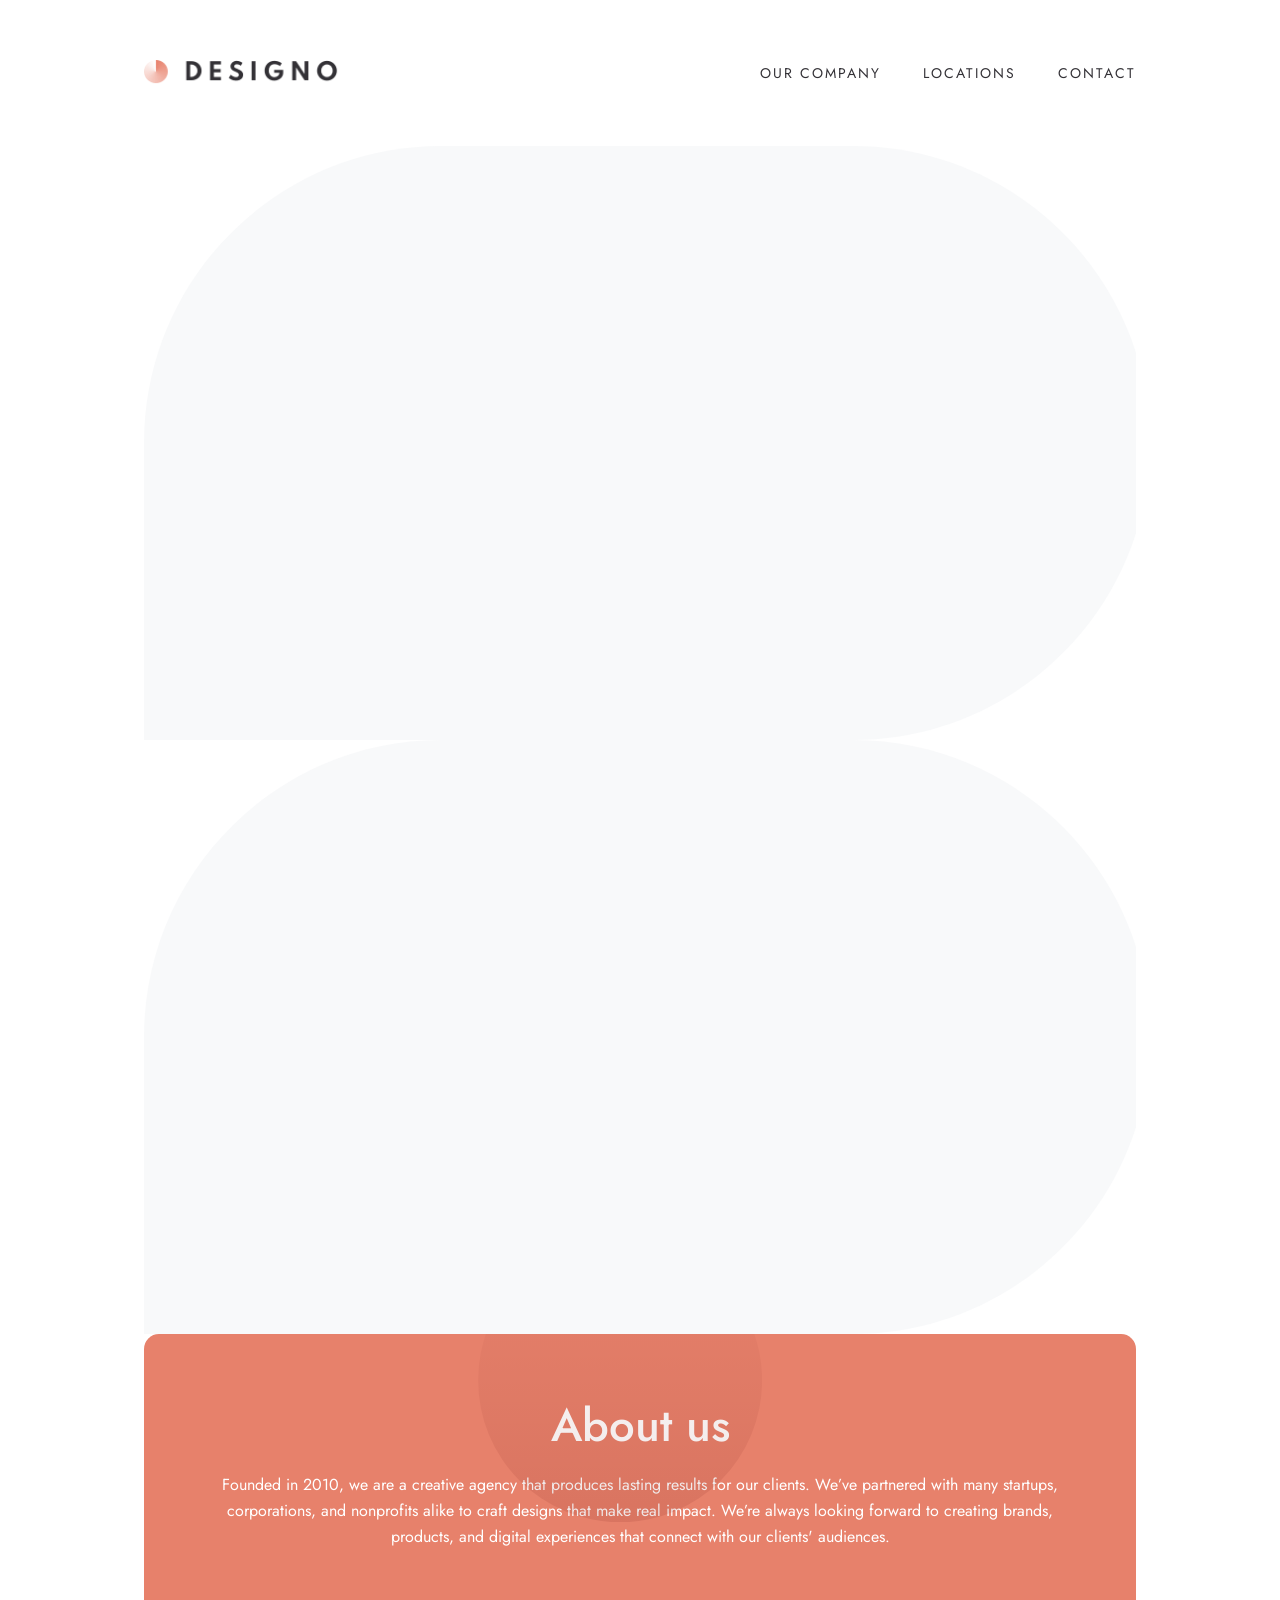
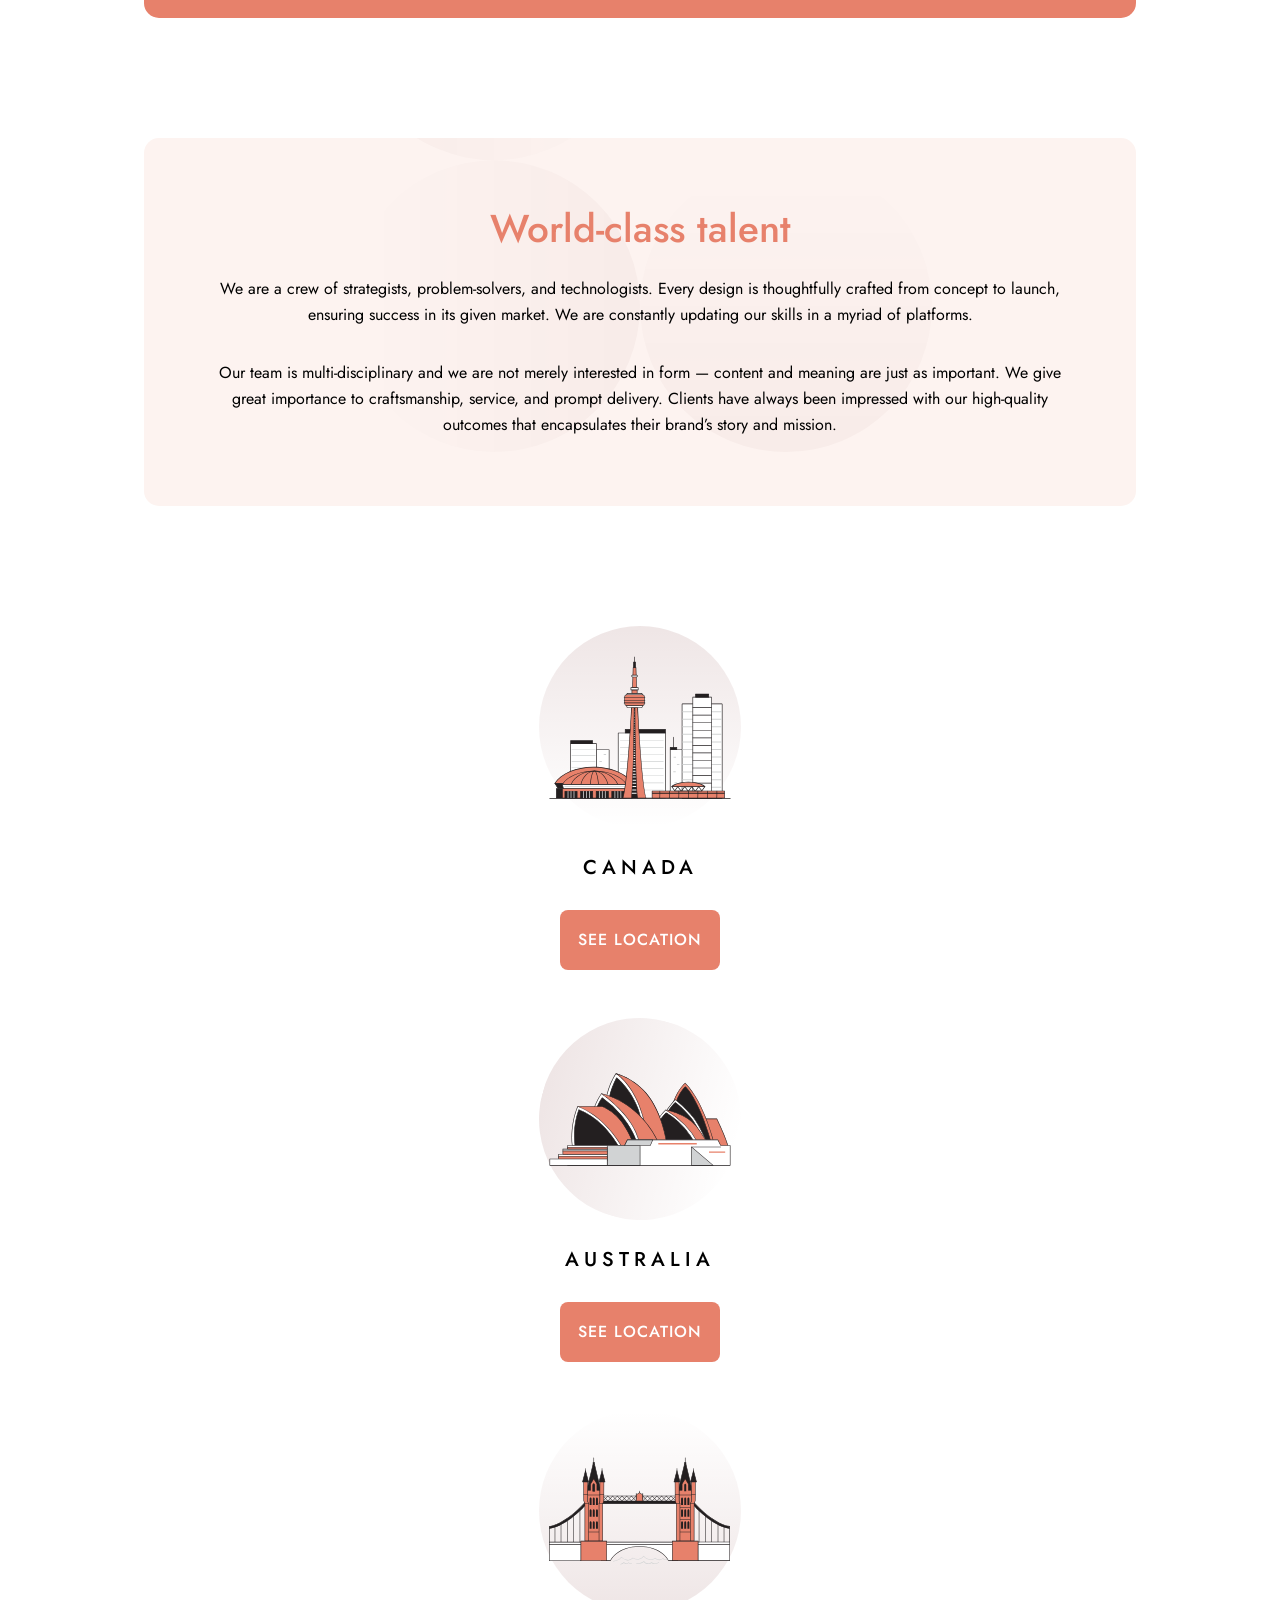
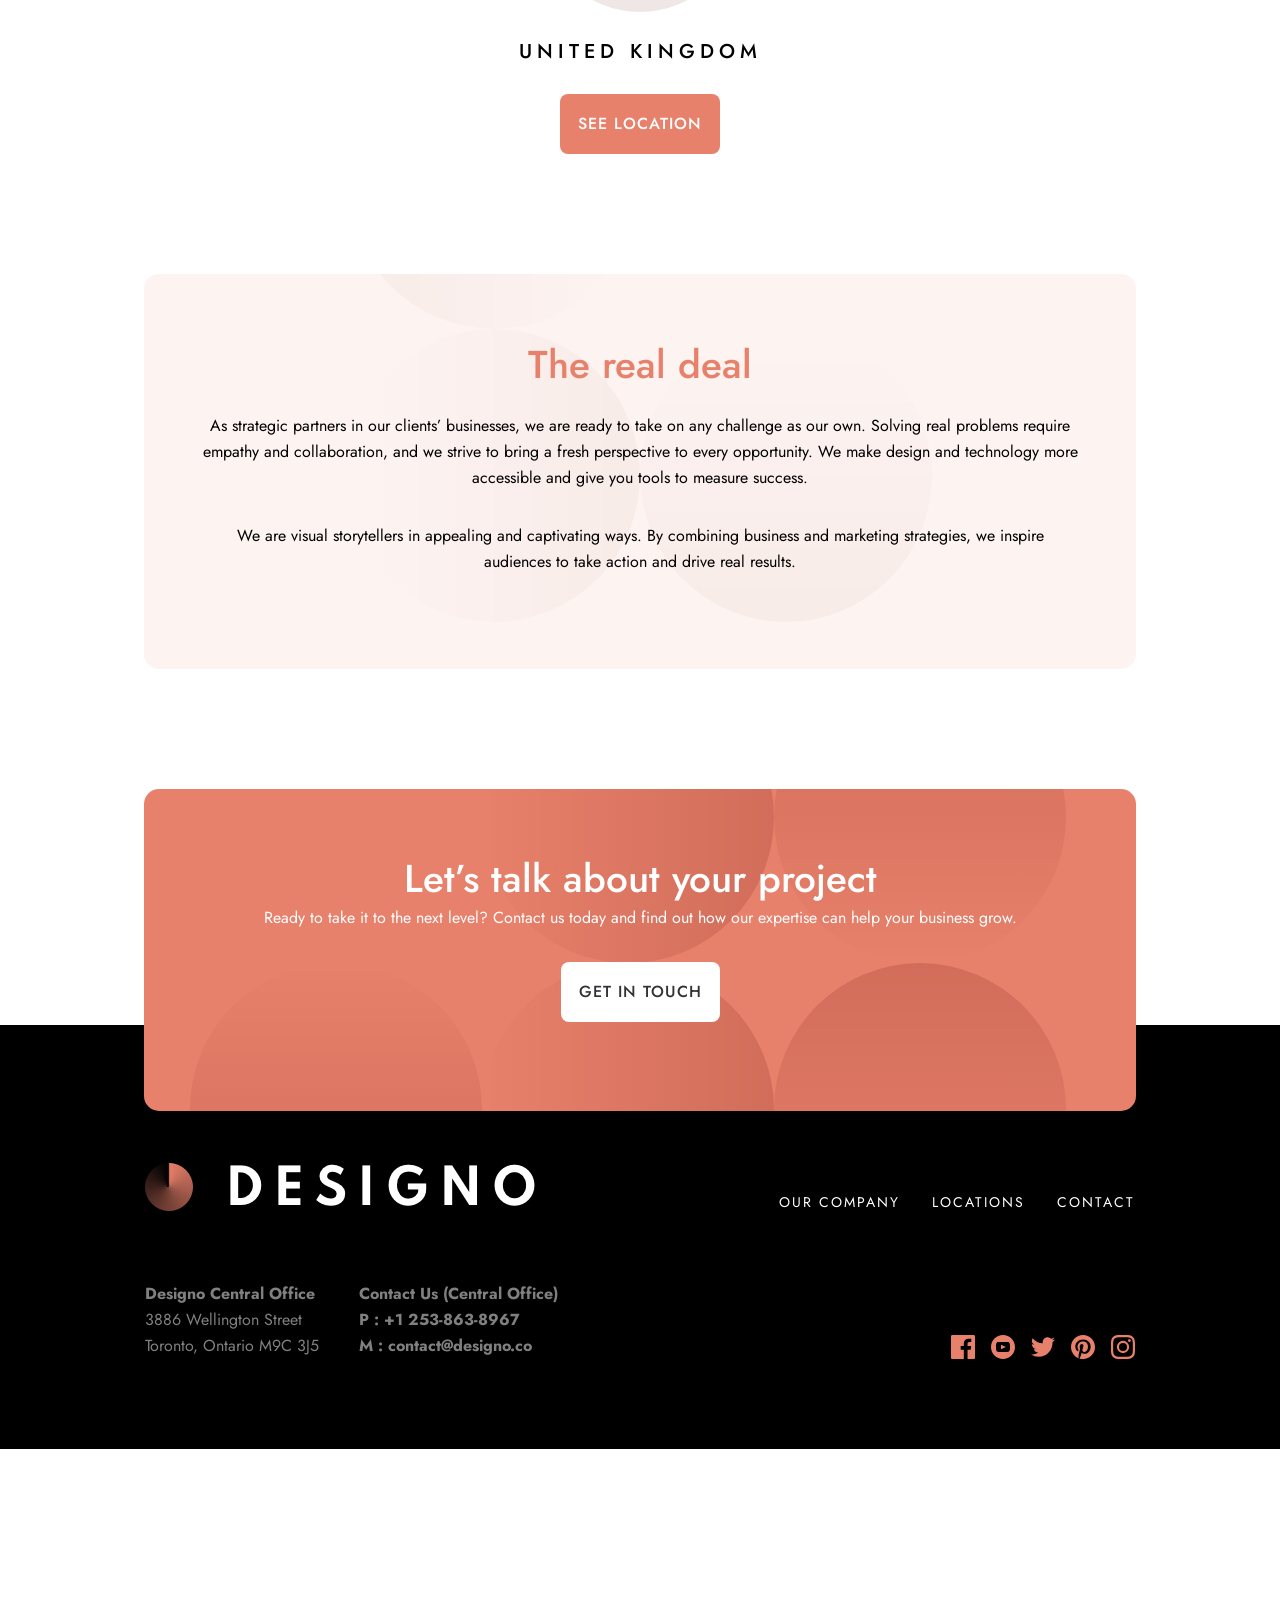
==== commit 854e628e: "background pattern on dekstop size pages and styling" ====
--- a/about.html
+++ b/about.html
@@ -67,6 +67,20 @@
   </header>
   <main class="content-wrapper">
     <div class="overlay"></div>
+    <div class="bg-pattern-container-left">
+      <svg width="1006" height="594" xmlns="http://www.w3.org/2000/svg">
+        <path
+          d="M297 0h412c164.029 0 297 132.971 297 297S873.029 594 709 594H0V297C0 132.971 132.971 0 297 0z"
+          fill="#F1F3F5" fill-rule="evenodd" opacity=".502" />
+      </svg>
+    </div>
+    <div class="bg-pattern-container-right">
+      <svg width="1006" height="594" xmlns="http://www.w3.org/2000/svg">
+        <path
+          d="M297 0h412c164.029 0 297 132.971 297 297S873.029 594 709 594H0V297C0 132.971 132.971 0 297 0z"
+          fill="#F1F3F5" fill-rule="evenodd" opacity=".502" />
+      </svg>
+    </div>
     <section class="about-hero">
       <picture>
         <source media="(min-width: 1280px)"
@@ -183,7 +197,7 @@
           touch</button></a>
     </div>
     <div class="footer-content-wrapper">
-      <img src="/assets/shared/desktop/logo-light.png" alt="Designo Logo.">
+      <img src="./assets/shared/desktop/logo-light.png" alt="Designo Logo.">
       <nav>
         <ul>
           <a href="about.html">
--- a/styles/css/styles.min.css
+++ b/styles/css/styles.min.css
@@ -1 +1 @@
-header{display:flex;flex-direction:row;justify-content:space-between;align-items:center;position:relative;padding:clamp(2.188rem,2.723vw + 1.549rem,4rem) clamp(1.5rem,13.239vw - 1.603rem,10.313rem)}header img{width:200px;max-width:100%;z-index:9998}header .desktop-menu{display:none}@media screen and (width > 768px){header .desktop-menu{display:inline-block}header .desktop-menu .menu{display:flex;flex-direction:row;gap:42px;list-style-type:none;padding:0}header .desktop-menu .menu a{text-decoration:none}header .desktop-menu .menu a li{text-transform:uppercase;color:#333136;font-family:"Jost",sans-serif;font-size:14px;font-weight:400;letter-spacing:2px;line-height:14px}header .desktop-menu .menu a:hover{-webkit-text-decoration:underline #333136;text-decoration:underline #333136;text-decoration-thickness:1px}}header .mobile-menu{background-color:#000;position:fixed;top:100px;left:0;width:100%;padding:3rem 1.5rem;transform:translateY(-430px);display:inline-block;opacity:0;transition:all .7s ease-in;transition-behavior:allow-discrete;z-index:9999}header .mobile-menu ul{padding:0;list-style-type:none;display:flex;flex-direction:column;gap:32px}header .mobile-menu ul a{text-decoration:none}header .mobile-menu ul a li{color:#fff;text-transform:uppercase;font-family:"Jost",sans-serif;font-size:24px;font-weight:400;letter-spacing:2px;line-height:25px}header .menuIsOpen{transform:translateY(0px);opacity:1}.content-wrapper{width:100%;padding-left:clamp(1.5rem,13.239vw - 1.603rem,10.313rem);padding-right:clamp(1.5rem,13.239vw - 1.603rem,10.313rem);position:relative;overflow-x:hidden;display:flex;flex-direction:column}footer{display:grid;grid-template-columns:repeat(2, 1fr);grid-template-rows:repeat(6, auto)}@media screen and (width > 768px){footer{grid-template-rows:repeat(5, 1fr)}}footer .footer-cta-wrapper{grid-area:1/1/4/3;background-color:#e7816b;margin-left:clamp(1.5rem,13.239vw - 1.603rem,10.313rem);margin-right:clamp(1.5rem,13.239vw - 1.603rem,10.313rem);padding:clamp(4rem,.751vw + 3.824rem,4.5rem) clamp(1.5rem,6.761vw - .085rem,6rem);border-radius:15px;z-index:9999;display:flex;flex-direction:column;align-items:center;text-align:center;margin-bottom:32px;background-image:url("/assets/shared/desktop/bg-pattern-call-to-action.svg");background-position:40% 45%;background-repeat:no-repeat}@media screen and (width > 768px){footer .footer-cta-wrapper{grid-area:1/1/4/5}}@media screen and (width > 1280px){footer .footer-cta-wrapper{display:grid;grid-template-columns:repeat(2, 1fr);-moz-column-gap:300px;column-gap:300px;background-position:100% 40%}}footer .footer-cta-wrapper h2{color:#fff;font-family:"Jost",sans-serif;font-size:clamp(2rem,.751vw + 1.824rem,2.5rem);line-height:clamp(2.25rem,.376vw + 2.162rem,2.5rem);font-weight:500}@media screen and (width > 1280px){footer .footer-cta-wrapper h2{align-self:end;justify-self:start;margin-bottom:10px;text-align:start}}footer .footer-cta-wrapper p{display:flex;gap:32px;margin-top:6px;margin-bottom:32px;color:#fff;font-family:"Jost",sans-serif;font-size:16px;line-height:25px}@media screen and (width > 1280px){footer .footer-cta-wrapper p{grid-column:1;text-align:start;margin-top:10px;align-self:start}}@media screen and (width > 1280px){footer .footer-cta-wrapper a{grid-area:1/2/3/3;align-self:center;justify-self:end}}footer .footer-content-wrapper{grid-area:3/1/10/3;display:grid;grid-template-rows:subgrid;background-color:#000;padding-top:clamp(4rem,.751vw + 3.824rem,4.5rem);padding-bottom:clamp(4rem,.751vw + 3.824rem,4.5rem);row-gap:40px}@media screen and (width > 768px){footer .footer-content-wrapper{padding-right:clamp(2.5rem,11.643vw - .229rem,10.25rem);padding-left:clamp(2.5rem,11.643vw - .229rem,10.25rem)}}footer .footer-content-wrapper img{grid-column:1/2;grid-row:2;align-self:center;justify-self:center}@media screen and (width > 768px){footer .footer-content-wrapper img{align-self:start;justify-self:auto}}footer .footer-content-wrapper nav{grid-column:1/2;grid-row:3;align-self:center;justify-self:center}@media screen and (width > 768px){footer .footer-content-wrapper nav{grid-column:2;grid-row:2;align-self:center;justify-self:end}}footer .footer-content-wrapper nav ul{padding:0;list-style-type:none;text-align:center;display:flex;flex-direction:column;gap:32px}@media screen and (width > 768px){footer .footer-content-wrapper nav ul{flex-direction:row}}footer .footer-content-wrapper nav ul a{text-decoration:none}footer .footer-content-wrapper nav ul a li{color:#fff;text-transform:uppercase;font-family:"Jost",sans-serif;font-size:14px;font-weight:400;line-height:14px;letter-spacing:2px}footer .footer-content-wrapper nav ul a:hover{-webkit-text-decoration:underline #fff;text-decoration:underline #fff;text-decoration-thickness:1px}footer .footer-content-wrapper address{grid-column:1/2;grid-row:4;color:#fff;font-family:sans-serif;align-items:center;justify-self:center;text-align:center;font-style:normal;display:flex;flex-direction:column;gap:40px}@media screen and (width > 768px){footer .footer-content-wrapper address{grid-column:1;grid-row:3;flex-direction:row;text-align:start;justify-self:start;align-self:end}}footer .footer-content-wrapper address div{display:flex;flex-direction:column}footer .footer-content-wrapper address div span{font-family:"Jost",sans-serif;font-size:16px;font-weight:700;color:#fff;opacity:.5;line-height:26px}footer .footer-content-wrapper address div .address_normal{font-weight:400}footer .footer-content-wrapper .social-links{grid-column:1/2;grid-row:5;display:flex;flex-direction:row;align-items:center;justify-content:center;gap:16px}@media screen and (width > 768px){footer .footer-content-wrapper .social-links{grid-column:2;grid-row:3;justify-self:end;align-self:end}}footer .footer-content-wrapper .social-links svg:hover{cursor:pointer}footer .footer-content-wrapper .social-links svg:hover path{fill:#ffad9b}.contact-footer-content-wrapper{display:grid;grid-template-columns:1fr;width:100%;row-gap:32px;background-color:#000;padding-top:clamp(4rem,.751vw + 3.824rem,4.5rem);padding-bottom:clamp(4rem,.751vw + 3.824rem,4.5rem)}@media screen and (width > 768px){.contact-footer-content-wrapper{grid-template-columns:1fr 1fr;grid-template-rows:1fr 1fr;row-gap:0;padding-right:clamp(2.5rem,11.643vw - .229rem,10.25rem);padding-left:clamp(2.5rem,11.643vw - .229rem,10.25rem)}}.contact-footer-content-wrapper img{align-self:center;justify-self:center}@media screen and (width > 768px){.contact-footer-content-wrapper img{align-self:start;justify-self:auto}}.contact-footer-content-wrapper nav{align-self:center;justify-self:center}@media screen and (width > 768px){.contact-footer-content-wrapper nav{grid-column:2;grid-row:1;align-self:center;justify-self:end}}.contact-footer-content-wrapper nav ul{padding:0;list-style-type:none;text-align:center;display:flex;flex-direction:column;gap:32px}@media screen and (width > 768px){.contact-footer-content-wrapper nav ul{flex-direction:row}}.contact-footer-content-wrapper nav ul a{text-decoration:none}.contact-footer-content-wrapper nav ul a li{color:#fff;text-transform:uppercase;font-family:"Jost",sans-serif;font-size:14px;font-weight:400;line-height:14px;letter-spacing:2px}.contact-footer-content-wrapper nav ul a:hover{-webkit-text-decoration:underline #fff;text-decoration:underline #fff;text-decoration-thickness:1px}.contact-footer-content-wrapper address{color:#fff;font-family:sans-serif;align-items:center;justify-self:center;text-align:center;font-style:normal;display:flex;flex-direction:column;gap:40px}@media screen and (width > 768px){.contact-footer-content-wrapper address{grid-column:1;grid-row:3;flex-direction:row;text-align:start;justify-self:start;align-self:end}}.contact-footer-content-wrapper address div{display:flex;flex-direction:column}.contact-footer-content-wrapper address div span{font-family:"Jost",sans-serif;font-size:16px;font-weight:700;color:#fff;opacity:.5;line-height:26px}.contact-footer-content-wrapper address div .address_normal{font-weight:400}.contact-footer-content-wrapper .social-links{display:flex;flex-direction:row;align-items:center;justify-content:center;gap:16px}@media screen and (width > 768px){.contact-footer-content-wrapper .social-links{grid-column:2;grid-row:3;justify-self:end;align-self:end}}.contact-footer-content-wrapper .social-links svg:hover{cursor:pointer}.contact-footer-content-wrapper .social-links svg:hover path{fill:#ffad9b}.mobile-menu-button{background:rgba(0,0,0,0);border:none;cursor:pointer;display:flex}@media screen and (width > 768px){.mobile-menu-button{display:none}}.mobile-menu-button .hidden{display:none}.cta_btn,.footer-cta_btn{border:none;border-radius:8px;background-color:#fff;padding:18px;font-family:"Jost",sans-serif;font-weight:500;letter-spacing:1px;text-transform:uppercase;color:#333136;transition:all .45s ease}.cta_btn:hover,.footer-cta_btn:hover{background-color:#ffad9b;color:#fff;cursor:pointer}.location_btn{border:none;border-radius:8px;background-color:#e7816b;padding:18px;font-family:"Jost",sans-serif;font-weight:500;letter-spacing:1px;text-transform:uppercase;color:#fff;transition:all .45s ease}.location_btn:hover{background-color:#ffad9b;color:#fff;cursor:pointer}.submit-form_btn{padding:18px 48px;border-radius:8px;border:none;background-color:#fff;color:#000;font-family:"Jost",sans-serif;font-size:15px;font-weight:500;letter-spacing:1px;text-transform:uppercase}a{text-decoration:none}@media screen and (width >= 1280px){a.web-design-item{grid-area:1/1/3/2}}@media screen and (width >= 768px){a.app-design-item{height:100%}}@media screen and (width >= 768px){a.graphic-design-item{height:100%}}a .work-container{padding:90px 56px;display:flex;flex-direction:column;align-items:center;width:100%;position:relative;border-radius:15px;gap:24px}a .work-container:hover{cursor:pointer}a .work-container:hover .work-overlay{background-color:#e7816b;opacity:.85}a .work-container .work-overlay{position:absolute;top:0;left:0;width:100%;height:100%;background-color:#000;opacity:.49;border-radius:15px}a .work-container h2{font-family:"Jost",sans-serif;font-size:clamp(1.75rem,1.878vw + 1.31rem,3rem);line-height:clamp(2.25rem,1.127vw + 1.986rem,3rem);letter-spacing:clamp(.063rem,.094vw + .04rem,.125rem);font-weight:500;text-transform:uppercase;color:#fff;z-index:2}a .work-container .work-copy{display:flex;flex-direction:row;align-items:center;gap:16px;z-index:2}a .work-container .work-copy p{font-family:"Jost",sans-serif;font-size:15px;text-transform:uppercase;letter-spacing:5px;color:#fff;font-weight:500}a .work-container.web-design{background-image:url("./assets/home/mobile/image-web-design.jpg");background-repeat:no-repeat;background-size:cover}@media screen and (width >= 768px){a .work-container.web-design{background-image:url("./assets/home/tablet/image-web-design.jpg")}}@media screen and (width >= 1280px){a .work-container.web-design{padding:273px 136px;background-image:url("./assets/home/desktop/image-web-design-large.jpg")}}a .work-container.app-design{background-image:url("./assets/home/mobile/image-app-design.jpg");background-repeat:no-repeat;background-size:cover}@media screen and (width >= 768px){a .work-container.app-design{background-image:url("./assets/home/tablet/image-app-design.jpg");height:100%}}@media screen and (width >= 1280px){a .work-container.app-design{background-image:url("./assets/home/desktop/image-app-design.jpg");height:100%}}a .work-container.graphic-design{background-image:url("./assets/home/mobile/image-graphic-design.jpg");background-repeat:no-repeat;background-size:cover}@media screen and (width >= 768px){a .work-container.graphic-design{background-image:url("./assets/home/tablet/image-graphic-design.jpg");height:100%}}@media screen and (width >= 1280px){a .work-container.graphic-design{background-image:url("./assets/home/desktop/image-graphic-design.jpg");height:100%}}.inner-page_hero{position:relative;width:100vw;margin-left:calc(50% - 50vw);margin-right:calc(50% - 50vw);background-color:#e7816b;padding:105px 24px;display:flex;flex-direction:column;align-items:center;justify-content:center;text-align:center;gap:24px;background-image:url("./assets/shared/desktop/bg-pattern-small-circle.svg");background-repeat:no-repeat;background-position:100% 0%;background-size:310px}.inner-page_hero h1{font-family:"Jost",sans-serif;font-size:clamp(2rem,1.648rem + 1.502vw,3rem);font-weight:500;line-height:clamp(2.25rem,1.986rem + 1.127vw,3rem);color:#fff}.inner-page_hero p{font-family:"Jost",sans-serif;font-size:16px;line-height:26px;font-weight:400;color:#fff}@media screen and (width > 768px){.inner-page_hero{margin-right:unset;margin-left:unset;width:100%;border-radius:15px;overflow-x:hidden;margin-bottom:120px;position:relative;overflow:hidden;background-image:none}.inner-page_hero::before{content:"";position:absolute;width:100%;height:100%;top:0;left:0;background-image:url("./assets/shared/desktop/bg-pattern-call-to-action.svg");background-repeat:no-repeat;background-size:cover;background-position:right;transform:rotate(180deg)}}@media screen and (width > 1280px){.inner-page_hero{padding:64px 190px;background-image:none}.inner-page_hero::before{content:"";position:absolute;width:100%;height:100%;top:0;left:0;background-image:url("./assets/shared/desktop/bg-pattern-call-to-action.svg");background-repeat:no-repeat;background-size:cover;background-position:right;transform:rotate(180deg)}}.work-examples_grid{--grid-max-col-count: 3;--grid-min-col-size: 327px;--grid-gap: 30px;--grid-col-size-calc: calc( 100% - var(--grid-gap) * var(--grid-max-col-count) ) / var(--grid-max-col-count);--grid-col-min-size-calc: min( 100%, max(var(--grid-min-col-size), var(--grid-col-size-calc)) );display:grid;gap:var(--grid-gap);grid-template-columns:repeat(auto-fit, minmax(var(--grid-col-min-size-calc), 1fr))}@media screen and (width < 768px){.work-examples_grid{margin-top:96px}}.work-example{border-radius:15px;display:flex;flex-direction:column}.work-example .example-img img{border-top-left-radius:15px;border-top-right-radius:15px}.work-example .example-copy-container{background-image:linear-gradient(#e7816b, #e7816b);background-size:100% 0;background-repeat:no-repeat;transition:.5s;background-color:#fdf3f0;padding:32px 30px;border-bottom-left-radius:15px;border-bottom-right-radius:15px;text-align:center}.work-example .example-copy-container:hover{cursor:pointer;background-size:100% 100%}.work-example .example-copy-container:hover h3,.work-example .example-copy-container:hover p{color:#fff}.work-example .example-copy-container h3{font-family:"Jost",sans-serif;font-size:20px;line-height:26px;font-weight:500;letter-spacing:5px;color:#e7816b;text-transform:uppercase;transition:.5s}.work-example .example-copy-container p{font-family:"Jost",sans-serif;font-size:16px;line-height:26px;font-weight:400;color:#333136;transition:.5s}.inner-works_container{display:grid;grid-template-columns:1fr;grid-template-rows:1fr 1fr;row-gap:30px;margin-top:clamp(6rem,4.592rem + 6.009vw,10rem);margin-bottom:clamp(6rem,4.592rem + 6.009vw,10rem)}@media screen and (width >= 1280px){.inner-works_container{grid-template-columns:1fr 1fr;grid-template-rows:auto;-moz-column-gap:30px;column-gap:30px}}@media screen and (width >= 1280px){.inner-works_container a .work-container.web-design{padding:90px 56px}}.locations-wrapper{display:flex;flex-direction:column;align-items:center;justify-content:center;text-align:center;margin-top:120px;margin-bottom:120px;gap:48px}@media screen and (width > 1280px){.locations-wrapper{display:grid;grid-template-columns:repeat(3, 1fr);grid-template-rows:1fr;align-items:center;justify-content:center}}.locations-wrapper .location{display:flex;flex-direction:column;align-items:center;gap:30px}.locations-wrapper .location:first-child .bg-circle-container{position:relative;overflow:hidden}.locations-wrapper .location:first-child .bg-circle-container::before{content:"";position:absolute;width:100%;height:100%;top:0;left:0;z-index:-1;background:url("./assets/shared/desktop/bg-pattern-small-circle.svg") no-repeat center;background-size:cover;transform:rotate(90deg)}.locations-wrapper .location:nth-child(2) .bg-circle-container{position:relative;overflow:hidden}.locations-wrapper .location:nth-child(2) .bg-circle-container::before{content:"";position:absolute;width:100%;height:100%;top:0;left:0;z-index:-1;background:url("./assets/shared/desktop/bg-pattern-small-circle.svg") no-repeat center;background-size:cover;transform:rotate(15deg)}.locations-wrapper .location:nth-child(3) .bg-circle-container{position:relative;overflow:hidden}.locations-wrapper .location:nth-child(3) .bg-circle-container::before{content:"";position:absolute;width:100%;height:100%;top:0;left:0;z-index:-1;background:url("./assets/shared/desktop/bg-pattern-small-circle.svg") no-repeat center;background-size:cover;transform:rotate(-90deg)}.locations-wrapper .location .location-copy{display:flex;flex-direction:column;gap:32px}.locations-wrapper .location .location-copy h3{font-family:"Jost",sans-serif;font-size:20px;line-height:20px;text-transform:uppercase;font-weight:500;letter-spacing:5px}.home_hero{position:relative;width:100vw;margin-left:calc(50% - 50vw);margin-right:calc(50% - 50vw);display:flex;flex-direction:column;align-items:center;text-align:center;background-color:#e7816b;padding:80px 24px;height:95vh;overflow-y:hidden;background-image:url("./assets/shared/desktop/bg-pattern-small-circle.svg");background-repeat:no-repeat;background-position:-10% 50%;background-size:cover}@media screen and (width > 768px){.home_hero{margin-right:unset;margin-left:unset;width:100%;border-radius:15px;overflow-x:hidden}}@media screen and (width >= 1280px){.home_hero{display:grid;grid-template-columns:1fr 1fr;padding:145px 95px;align-items:start;overflow-x:hidden;height:-moz-min-content;height:min-content}}.home_hero .hero-copy_container{display:flex;flex-direction:column;gap:30px}@media screen and (width > 1280px){.home_hero .hero-copy_container{text-align:start}}.home_hero .hero-copy_container h1{font-family:"Jost",sans-serif;font-size:clamp(2rem,1.502vw + 1.648rem,3rem);font-weight:500;color:#fff;line-height:clamp(2.25rem,1.127vw + 1.986rem,3rem)}.home_hero .hero-copy_container p{font-family:"Jost",sans-serif;font-size:16px;font-weight:400;line-height:26px;color:#fff}.home_hero img{position:absolute;transform:translateY(300px);transform-origin:right center}@media screen and (width > 768px){.home_hero img{transform:translateY(250px)}}@media screen and (width > 1280px){.home_hero img{transform:translateY(30px);transform:translateX(750px)}}.work-grid-wrapper{display:grid;grid-template-columns:1fr;grid-template-rows:repeat(3, 1fr);align-items:center;row-gap:24px;margin:120px 0}@media screen and (width > 1280px){.work-grid-wrapper{grid-template-columns:repeat(2, 1fr);grid-template-rows:repeat(2, 1fr);-moz-column-gap:30px;column-gap:30px}}.traits-wrapper{display:flex;flex-direction:column;align-items:center;justify-content:center;margin-bottom:120px;gap:80px}@media screen and (width > 1280px){.traits-wrapper{display:grid;grid-template-columns:repeat(3, 1fr);grid-template-rows:1fr;margin-bottom:160px;-moz-column-gap:30px;column-gap:30px}}.traits-wrapper .trait-container{display:flex;flex-direction:column;align-items:center;text-align:center;gap:48px}@media screen and (min-width: 768px)and (max-width: 1280px){.traits-wrapper .trait-container{display:grid;grid-template-columns:auto 1fr;text-align:start}}.traits-wrapper .trait-container h3{font-family:"Jost",sans-serif;font-size:20px;font-weight:500;text-transform:uppercase;letter-spacing:5px;line-height:26px;color:#333136;margin-bottom:32px}@media screen and (min-width: 768px)and (max-width: 1280px){.traits-wrapper .trait-container h3{margin-bottom:16px}}.traits-wrapper .trait-container p{font-family:"Jost",sans-serif;font-size:16px;font-weight:400;line-height:26px;color:#333136}.traits-wrapper .trait-container:first-child .bg-circle-container{background-image:url("./assets/shared/desktop/bg-pattern-small-circle.svg");background-repeat:no-repeat}.traits-wrapper .trait-container:nth-child(2) .bg-circle-container{position:relative;overflow:hidden}.traits-wrapper .trait-container:nth-child(2) .bg-circle-container::before{content:"";position:absolute;width:100%;height:100%;top:0;left:0;z-index:-1;background:url("./assets/shared/desktop/bg-pattern-small-circle.svg") no-repeat center;background-size:cover;transform:rotate(-90deg)}.traits-wrapper .trait-container:nth-child(3) .bg-circle-container{position:relative;overflow:hidden}.traits-wrapper .trait-container:nth-child(3) .bg-circle-container::before{content:"";position:absolute;width:100%;height:100%;top:0;left:0;z-index:-1;background:url("./assets/shared/desktop/bg-pattern-small-circle.svg") no-repeat center;background-size:cover;transform:rotate(90deg)}.about-hero{position:relative;width:100vw;margin-left:calc(50% - 50vw);margin-right:calc(50% - 50vw)}@media screen and (width >= 1280px){.about-hero picture{grid-column:2;grid-row:1}}.about-hero picture img{width:100%;height:100%}@media screen and (width > 768px){.about-hero{margin-right:unset;margin-left:unset;width:100%;border-radius:15px;overflow-x:hidden;margin-bottom:120px}}@media screen and (width >= 1280px){.about-hero{display:grid;grid-template-columns:1fr auto;grid-template-rows:1fr}}.about-hero .about-hero-copy{background-color:#e7816b;padding:80px 24px;display:flex;flex-direction:column;align-items:center;text-align:center;position:relative;overflow:hidden}@media screen and (width > 768px){.about-hero .about-hero-copy{padding:68px 58px}}@media screen and (width > 1280px){.about-hero .about-hero-copy{align-items:start;justify-content:center;text-align:start;padding-left:95px;padding-right:82px}}.about-hero .about-hero-copy::before{content:"";position:absolute;width:100%;height:100%;top:-300px;left:75px;background-image:url("./assets/shared/desktop/bg-pattern-small-circle.svg");background-repeat:no-repeat;background-size:contain;transform:rotate(-90deg)}@media screen and (width > 768px){.about-hero .about-hero-copy::before{top:-450px;left:-20px}}.about-hero .about-hero-copy h1{font-family:"Jost",sans-serif;color:#fff;font-size:clamp(2rem,1.502vw + 1.648rem,3rem);font-weight:500;line-height:clamp(2.25rem,1.127vw + 1.986rem,3rem);margin-bottom:24px}.about-hero .about-hero-copy p{font-family:"Jost",sans-serif;color:#fff;font-size:16px;line-height:26px;font-weight:400}.world-class-talent-container{position:relative;width:100vw;margin-left:calc(50% - 50vw);margin-right:calc(50% - 50vw)}.world-class-talent-container picture img{width:100%}@media screen and (width > 768px){.world-class-talent-container{margin-right:unset;margin-left:unset;width:100%;border-radius:15px;overflow-x:hidden}}@media screen and (width >= 1280px){.world-class-talent-container{display:grid;grid-template-columns:auto 1fr;grid-template-rows:1fr}}.world-class-talent-container .talent-copy-container{padding:80px 24px;display:flex;flex-direction:column;align-items:center;text-align:center;background-color:#fdf3f0}@media screen and (width > 768px){.world-class-talent-container .talent-copy-container{padding:68px 58px}}@media screen and (width > 1280px){.world-class-talent-container .talent-copy-container{align-items:start;justify-content:center;text-align:start;padding:154px 94px}}.world-class-talent-container .talent-copy-container h2{font-family:"Jost",sans-serif;color:#e7816b;font-size:clamp(2rem,.751vw + 1.824rem,2.5rem);font-weight:500;line-height:clamp(2.25rem,1.127vw + 1.986rem,3rem);margin-bottom:24px}.world-class-talent-container .talent-copy-container p{font-family:"Jost",sans-serif;color:#000;font-size:16px;line-height:26px;font-weight:400}.world-class-talent-container .talent-copy-container p:nth-child(2){margin-bottom:32px}.real-deal-container{position:relative;width:100vw;margin-left:calc(50% - 50vw);margin-right:calc(50% - 50vw);margin-bottom:120px}@media screen and (width >= 1280px){.real-deal-container picture{grid-column:2;grid-row:1}}.real-deal-container picture img{width:100%}@media screen and (width > 768px){.real-deal-container{margin-right:unset;margin-left:unset;width:100%;border-radius:15px;overflow-x:hidden}}@media screen and (width >= 1280px){.real-deal-container{display:grid;grid-template-columns:1fr auto;grid-template-rows:1fr}}.real-deal-container .real-deal-copy{padding:80px 24px;display:flex;flex-direction:column;align-items:center;text-align:center;background-color:#fdf3f0}@media screen and (width > 768px){.real-deal-container .real-deal-copy{padding:68px 58px 94px 58px}}@media screen and (width > 1280px){.real-deal-container .real-deal-copy{align-items:start;justify-content:center;text-align:start;padding:154px 94px}}.real-deal-container .real-deal-copy h2{font-family:"Jost",sans-serif;color:#e7816b;font-size:clamp(2rem,.751vw + 1.824rem,2.5rem);font-weight:500;line-height:clamp(2.25rem,1.127vw + 1.986rem,3rem);margin-bottom:24px}.real-deal-container .real-deal-copy p{font-family:"Jost",sans-serif;color:#000;font-size:16px;line-height:26px;font-weight:400}.real-deal-container .real-deal-copy p:nth-child(2){margin-bottom:32px}.map-wrapper{position:relative;width:100vw;margin-left:calc(50% - 50vw);margin-right:calc(50% - 50vw)}@media screen and (width > 768px){.map-wrapper{margin-right:unset;margin-left:unset;width:100%;border-radius:15px;overflow-x:hidden;margin-bottom:120px}}@media screen and (width >= 1280px){.map-wrapper{display:grid;grid-template-columns:auto 1fr;grid-template-rows:1fr;-moz-column-gap:30px;column-gap:30px}}@media screen and (width >= 1280px){.map-wrapper.canada,.map-wrapper.uk{display:grid;grid-template-columns:1fr auto;grid-template-rows:1fr;-moz-column-gap:30px;column-gap:30px}}.map-wrapper:not(:last-child){margin-bottom:40px}.map-wrapper:last-child{margin-bottom:120px}.map-wrapper.canada .map,.map-wrapper.uk .map{grid-column:2}@media screen and (width > 1280px){.map-wrapper.canada .map picture img,.map-wrapper.uk .map picture img{border-top-left-radius:15px;border-bottom-left-radius:15px}}.map-wrapper.canada .map-copy,.map-wrapper.uk .map-copy{grid-column:1;grid-row:1}@media screen and (width > 1280px){.map-wrapper.canada .map-copy,.map-wrapper.uk .map-copy{border-top-right-radius:15px;border-bottom-right-radius:15px}}.map-wrapper .map{height:320px;max-height:-moz-max-content;max-height:max-content;width:100%}.map-wrapper .map picture img{width:100%;max-height:100%}@media screen and (width > 1280px){.map-wrapper .map picture img{border-top-right-radius:15px;border-bottom-right-radius:15px}}.map-wrapper .map-copy{background-color:#fdf3f0;padding:80px 24px;display:flex;flex-direction:column;align-items:center;justify-content:center;text-align:center;background-image:url("/assets/locations/desktop/")}@media screen and (width >= 1280px){.map-wrapper .map-copy{display:grid;grid-template-columns:1fr;grid-template-rows:1fr;padding-left:95px;row-gap:24px;border-top-left-radius:15px;border-bottom-left-radius:15px}}.map-wrapper .map-copy h2{font-family:"Jost",sans-serif;font-size:clamp(2rem,1.824rem + .751vw,2.5rem);line-height:clamp(2.25rem,1.986rem + 1.127vw,3rem);font-weight:500;color:#e7816b}@media screen and (width >= 1280px){.map-wrapper .map-copy h2{align-self:end;justify-self:start}}.map-wrapper .map-copy address{display:flex;flex-direction:column;gap:24px}@media screen and (width >= 1280px){.map-wrapper .map-copy address{grid-column:1;grid-row:2;display:flex;flex-direction:row;text-align:start;gap:120px}}.map-wrapper .map-copy address div{display:flex;flex-direction:column}.map-wrapper .map-copy address div span{font-family:"Jost",sans-serif;font-size:16px;line-height:26px;font-style:normal}.map-wrapper .map-copy address div span:first-child{font-weight:700}.contact-form-wrapper{position:relative;width:100vw;margin-left:calc(50% - 50vw);margin-right:calc(50% - 50vw);background-color:#e7816b;padding:72px 24px;display:flex;flex-direction:column;align-items:center;gap:48px;justify-content:center;background-image:url("./assets/contact/mobile/bg-pattern-hero-contact-mobile.svg");background-repeat:no-repeat;background-position:left -100px top 0px;background-size:1000px}.contact-form-wrapper .contact-form-copy{text-align:center;color:#fff}.contact-form-wrapper .contact-form-copy h1{font-family:"Jost",sans-serif;font-size:clamp(2rem,1.6479rem + 1.5023vw,3rem);line-height:clamp(2.25rem,1.9859rem + 1.1268vw,3rem);font-weight:500;margin-bottom:24px}.contact-form-wrapper .contact-form-copy p{font-family:"Jost",sans-serif;font-size:16px;font-weight:400;line-height:26px}@media screen and (width >= 768px){.contact-form-wrapper .contact-form-copy{text-align:start}}.contact-form-wrapper .contact-form-container{width:100%}.contact-form-wrapper .contact-form-container form{display:flex;flex-direction:column;justify-content:start;align-items:center;gap:25px}.contact-form-wrapper .contact-form-container form .container{display:flex;flex-direction:column;position:relative;justify-self:start;width:100%}.contact-form-wrapper .contact-form-container form .container:not(:last-child){margin-bottom:25px}.contact-form-wrapper .contact-form-container form .container label{font-family:"Jost",sans-serif;font-size:15px;line-height:26px;font-weight:500;color:#fff;margin-left:clamp(.875rem,.831rem + .1878vw,1rem);opacity:.5;display:flex;flex-direction:row;align-items:center;gap:10px;position:absolute;width:1px;height:1px;padding:0;margin:-1px;overflow:hidden;clip:rect(0, 0, 0, 0);white-space:nowrap;border:0}.contact-form-wrapper .contact-form-container form .container input[type=text],.contact-form-wrapper .contact-form-container form .container input[type=email],.contact-form-wrapper .contact-form-container form .container input[type=tel],.contact-form-wrapper .contact-form-container form .container textarea{border:none;border-bottom:1px solid #fff;background:rgba(0,0,0,0);width:100%;font-family:"Jost",sans-serif;font-size:15px;line-height:26px;font-weight:500;color:#fff;padding-top:10px;padding-left:clamp(.875rem,.831rem + .1878vw,1rem)}.contact-form-wrapper .contact-form-container form .container input[type=text]:focus,.contact-form-wrapper .contact-form-container form .container input[type=email]:focus,.contact-form-wrapper .contact-form-container form .container input[type=tel]:focus,.contact-form-wrapper .contact-form-container form .container textarea:focus{border-bottom:2px solid #fff}.contact-form-wrapper .contact-form-container form .container input[type=text]:focus+label,.contact-form-wrapper .contact-form-container form .container input[type=email]:focus+label,.contact-form-wrapper .contact-form-container form .container input[type=tel]:focus+label,.contact-form-wrapper .contact-form-container form .container textarea:focus+label{position:absolute;width:1px;height:1px;padding:0;margin:-1px;overflow:hidden;clip:rect(0, 0, 0, 0);white-space:nowrap;border:0}.contact-form-wrapper .contact-form-container form .container .error-message{font-family:"Jost",sans-serif;font-size:12px;font-style:italic;color:#fff;position:absolute;right:12px;top:55%;transform:translateY(-50%);pointer-events:none;display:flex;flex-direction:row;align-items:center;gap:10px}.contact-form-wrapper .contact-form-container form .container textarea{resize:none}.contact-form-wrapper .contact-form-container form .form-submit{align-self:end}@media screen and (width >= 768px){.contact-form-wrapper{margin-right:unset;margin-left:unset;width:100%;border-radius:15px;overflow-x:hidden;background-image:url("./assets/contact/desktop/bg-pattern-hero-desktop.svg");background-repeat:no-repeat;background-position:top -150px left -50px;background-size:contain}}@media screen and (width >= 1280px){.contact-form-wrapper{display:flex;flex-direction:row;padding:55px 96px;gap:95px}}+header{display:flex;flex-direction:row;justify-content:space-between;align-items:center;position:relative;padding:clamp(2.188rem,2.723vw + 1.549rem,4rem) clamp(1.5rem,13.239vw - 1.603rem,10.313rem)}header img{width:200px;max-width:100%;z-index:9998}header .desktop-menu{display:none}@media screen and (width > 768px){header .desktop-menu{display:inline-block}header .desktop-menu .menu{display:flex;flex-direction:row;gap:42px;list-style-type:none;padding:0}header .desktop-menu .menu a{text-decoration:none}header .desktop-menu .menu a li{text-transform:uppercase;color:#333136;font-family:"Jost",sans-serif;font-size:14px;font-weight:400;letter-spacing:2px;line-height:14px}header .desktop-menu .menu a:hover{-webkit-text-decoration:underline #333136;text-decoration:underline #333136;text-decoration-thickness:1px}}header .mobile-menu{background-color:#000;position:fixed;top:100px;left:0;width:100%;padding:3rem 1.5rem;transform:translateY(-430px);display:inline-block;opacity:0;transition:all .7s ease-in;transition-behavior:allow-discrete;z-index:9999}header .mobile-menu ul{padding:0;list-style-type:none;display:flex;flex-direction:column;gap:32px}header .mobile-menu ul a{text-decoration:none}header .mobile-menu ul a li{color:#fff;text-transform:uppercase;font-family:"Jost",sans-serif;font-size:24px;font-weight:400;letter-spacing:2px;line-height:25px}header .menuIsOpen{transform:translateY(0px);opacity:1}.content-wrapper{width:100%;padding-left:clamp(1.5rem,13.239vw - 1.603rem,10.313rem);padding-right:clamp(1.5rem,13.239vw - 1.603rem,10.313rem);position:relative;overflow-x:hidden;display:flex;flex-direction:column}footer{display:grid;grid-template-columns:repeat(2, 1fr);grid-template-rows:repeat(6, auto)}@media screen and (width > 768px){footer{grid-template-rows:repeat(5, 1fr)}}footer .footer-cta-wrapper{grid-area:1/1/4/3;background-color:#e7816b;margin-left:clamp(1.5rem,13.239vw - 1.603rem,10.313rem);margin-right:clamp(1.5rem,13.239vw - 1.603rem,10.313rem);padding:clamp(4rem,.751vw + 3.824rem,4.5rem) clamp(1.5rem,6.761vw - .085rem,6rem);border-radius:15px;z-index:9999;display:flex;flex-direction:column;align-items:center;text-align:center;margin-bottom:32px;background-image:url("../../assets/shared/desktop/bg-pattern-call-to-action.svg");background-position:40% 45%;background-repeat:no-repeat}@media screen and (width > 768px){footer .footer-cta-wrapper{grid-area:1/1/4/5}}@media screen and (width > 1280px){footer .footer-cta-wrapper{display:grid;grid-template-columns:repeat(2, 1fr);-moz-column-gap:300px;column-gap:300px;background-position:100% 40%}}footer .footer-cta-wrapper h2{color:#fff;font-family:"Jost",sans-serif;font-size:clamp(2rem,.751vw + 1.824rem,2.5rem);line-height:clamp(2.25rem,.376vw + 2.162rem,2.5rem);font-weight:500}@media screen and (width > 1280px){footer .footer-cta-wrapper h2{align-self:end;justify-self:start;margin-bottom:10px;text-align:start}}footer .footer-cta-wrapper p{display:flex;gap:32px;margin-top:6px;margin-bottom:32px;color:#fff;font-family:"Jost",sans-serif;font-size:16px;line-height:25px}@media screen and (width > 1280px){footer .footer-cta-wrapper p{grid-column:1;text-align:start;margin-top:10px;align-self:start}}@media screen and (width > 1280px){footer .footer-cta-wrapper a{grid-area:1/2/3/3;align-self:center;justify-self:end}}footer .footer-content-wrapper{grid-area:3/1/10/3;display:grid;grid-template-rows:subgrid;background-color:#000;padding-top:clamp(4rem,.751vw + 3.824rem,4.5rem);padding-bottom:clamp(4rem,.751vw + 3.824rem,4.5rem);row-gap:40px}@media screen and (width > 768px){footer .footer-content-wrapper{padding-right:clamp(2.5rem,11.643vw - .229rem,10.25rem);padding-left:clamp(2.5rem,11.643vw - .229rem,10.25rem)}}footer .footer-content-wrapper img{grid-column:1/2;grid-row:2;align-self:center;justify-self:center}@media screen and (width > 768px){footer .footer-content-wrapper img{align-self:start;justify-self:auto}}footer .footer-content-wrapper nav{grid-column:1/2;grid-row:3;align-self:center;justify-self:center}@media screen and (width > 768px){footer .footer-content-wrapper nav{grid-column:2;grid-row:2;align-self:center;justify-self:end}}footer .footer-content-wrapper nav ul{padding:0;list-style-type:none;text-align:center;display:flex;flex-direction:column;gap:32px}@media screen and (width > 768px){footer .footer-content-wrapper nav ul{flex-direction:row}}footer .footer-content-wrapper nav ul a{text-decoration:none}footer .footer-content-wrapper nav ul a li{color:#fff;text-transform:uppercase;font-family:"Jost",sans-serif;font-size:14px;font-weight:400;line-height:14px;letter-spacing:2px}footer .footer-content-wrapper nav ul a:hover{-webkit-text-decoration:underline #fff;text-decoration:underline #fff;text-decoration-thickness:1px}footer .footer-content-wrapper address{grid-column:1/2;grid-row:4;color:#fff;font-family:sans-serif;align-items:center;justify-self:center;text-align:center;font-style:normal;display:flex;flex-direction:column;gap:40px}@media screen and (width > 768px){footer .footer-content-wrapper address{grid-column:1;grid-row:3;flex-direction:row;text-align:start;justify-self:start;align-self:end}}footer .footer-content-wrapper address div{display:flex;flex-direction:column}footer .footer-content-wrapper address div span{font-family:"Jost",sans-serif;font-size:16px;font-weight:700;color:#fff;opacity:.5;line-height:26px}footer .footer-content-wrapper address div .address_normal{font-weight:400}footer .footer-content-wrapper .social-links{grid-column:1/2;grid-row:5;display:flex;flex-direction:row;align-items:center;justify-content:center;gap:16px}@media screen and (width > 768px){footer .footer-content-wrapper .social-links{grid-column:2;grid-row:3;justify-self:end;align-self:end}}footer .footer-content-wrapper .social-links svg:hover{cursor:pointer}footer .footer-content-wrapper .social-links svg:hover path{fill:#ffad9b}.contact-footer-content-wrapper{display:grid;grid-template-columns:1fr;width:100%;row-gap:32px;background-color:#000;padding-top:clamp(4rem,.751vw + 3.824rem,4.5rem);padding-bottom:clamp(4rem,.751vw + 3.824rem,4.5rem)}@media screen and (width > 768px){.contact-footer-content-wrapper{grid-template-columns:1fr 1fr;grid-template-rows:1fr 1fr;row-gap:0;padding-right:clamp(2.5rem,11.643vw - .229rem,10.25rem);padding-left:clamp(2.5rem,11.643vw - .229rem,10.25rem)}}.contact-footer-content-wrapper img{align-self:center;justify-self:center}@media screen and (width > 768px){.contact-footer-content-wrapper img{align-self:start;justify-self:auto}}.contact-footer-content-wrapper nav{align-self:center;justify-self:center}@media screen and (width > 768px){.contact-footer-content-wrapper nav{grid-column:2;grid-row:1;align-self:center;justify-self:end}}.contact-footer-content-wrapper nav ul{padding:0;list-style-type:none;text-align:center;display:flex;flex-direction:column;gap:32px}@media screen and (width > 768px){.contact-footer-content-wrapper nav ul{flex-direction:row}}.contact-footer-content-wrapper nav ul a{text-decoration:none}.contact-footer-content-wrapper nav ul a li{color:#fff;text-transform:uppercase;font-family:"Jost",sans-serif;font-size:14px;font-weight:400;line-height:14px;letter-spacing:2px}.contact-footer-content-wrapper nav ul a:hover{-webkit-text-decoration:underline #fff;text-decoration:underline #fff;text-decoration-thickness:1px}.contact-footer-content-wrapper address{color:#fff;font-family:sans-serif;align-items:center;justify-self:center;text-align:center;font-style:normal;display:flex;flex-direction:column;gap:40px}@media screen and (width > 768px){.contact-footer-content-wrapper address{grid-column:1;grid-row:3;flex-direction:row;text-align:start;justify-self:start;align-self:end}}.contact-footer-content-wrapper address div{display:flex;flex-direction:column}.contact-footer-content-wrapper address div span{font-family:"Jost",sans-serif;font-size:16px;font-weight:700;color:#fff;opacity:.5;line-height:26px}.contact-footer-content-wrapper address div .address_normal{font-weight:400}.contact-footer-content-wrapper .social-links{display:flex;flex-direction:row;align-items:center;justify-content:center;gap:16px}@media screen and (width > 768px){.contact-footer-content-wrapper .social-links{grid-column:2;grid-row:3;justify-self:end;align-self:end}}.contact-footer-content-wrapper .social-links svg:hover{cursor:pointer}.contact-footer-content-wrapper .social-links svg:hover path{fill:#ffad9b}.mobile-menu-button{background:rgba(0,0,0,0);border:none;cursor:pointer;display:flex}@media screen and (width > 768px){.mobile-menu-button{display:none}}.mobile-menu-button .hidden{display:none}.cta_btn,.footer-cta_btn{border:none;border-radius:8px;background-color:#fff;padding:18px;font-family:"Jost",sans-serif;font-weight:500;letter-spacing:1px;text-transform:uppercase;color:#333136;transition:all .45s ease}.cta_btn:hover,.footer-cta_btn:hover{background-color:#ffad9b;color:#fff;cursor:pointer}.location_btn{border:none;border-radius:8px;background-color:#e7816b;padding:18px;font-family:"Jost",sans-serif;font-weight:500;letter-spacing:1px;text-transform:uppercase;color:#fff;transition:all .45s ease}.location_btn:hover{background-color:#ffad9b;color:#fff;cursor:pointer}.submit-form_btn{padding:18px 48px;border-radius:8px;border:none;background-color:#fff;color:#000;font-family:"Jost",sans-serif;font-size:15px;font-weight:500;letter-spacing:1px;text-transform:uppercase;transition:all .45s ease}.submit-form_btn:hover{background-color:#ffad9b;color:#fff;cursor:pointer}a{text-decoration:none}@media screen and (width >= 1280px){a.web-design-item{grid-area:1/1/3/2}}@media screen and (width >= 768px){a.app-design-item{height:100%}}@media screen and (width >= 768px){a.graphic-design-item{height:100%}}a .work-container{padding:90px 56px;display:flex;flex-direction:column;align-items:center;width:100%;position:relative;border-radius:15px;gap:24px}a .work-container:hover{cursor:pointer}a .work-container:hover .work-overlay{background-color:#e7816b;opacity:.85}a .work-container .work-overlay{position:absolute;top:0;left:0;width:100%;height:100%;background-color:#000;opacity:.49;border-radius:15px}a .work-container h2{font-family:"Jost",sans-serif;font-size:clamp(1.75rem,1.878vw + 1.31rem,3rem);line-height:clamp(2.25rem,1.127vw + 1.986rem,3rem);letter-spacing:clamp(.063rem,.094vw + .04rem,.125rem);font-weight:500;text-transform:uppercase;color:#fff;z-index:2}a .work-container .work-copy{display:flex;flex-direction:row;align-items:center;gap:16px;z-index:2}a .work-container .work-copy p{font-family:"Jost",sans-serif;font-size:15px;text-transform:uppercase;letter-spacing:5px;color:#fff;font-weight:500}a .work-container.web-design{background-image:url("../../assets/home/mobile/image-web-design.jpg");background-repeat:no-repeat;background-size:cover}@media screen and (width >= 768px){a .work-container.web-design{background-image:url("../../assets/home/tablet/image-web-design.jpg")}}@media screen and (width >= 1280px){a .work-container.web-design{padding:273px 136px;background-image:url("../../assets/home/desktop/image-web-design-large.jpg")}}a .work-container.app-design{background-image:url("../../assets/home/tablet/image-app-design.jpg");background-repeat:no-repeat;background-size:cover}@media screen and (width >= 768px){a .work-container.app-design{background-image:url("../../assets/home/tablet/image-app-design.jpg");height:100%}}@media screen and (width >= 1280px){a .work-container.app-design{background-image:url("../../assets/home/desktop/image-app-design.jpg");height:100%}}a .work-container.graphic-design{background-image:url("../../assets/home/mobile/image-graphic-design.jpg");background-repeat:no-repeat;background-size:cover}@media screen and (width >= 768px){a .work-container.graphic-design{background-image:url("../../assets/home/tablet/image-graphic-design.jpg");height:100%}}@media screen and (width >= 1280px){a .work-container.graphic-design{background-image:url("../../assets/home/desktop/image-graphic-design.jpg");height:100%}}.inner-page_hero{position:relative;width:100vw;margin-left:calc(50% - 50vw);margin-right:calc(50% - 50vw);background-color:#e7816b;padding:105px 24px;display:flex;flex-direction:column;align-items:center;justify-content:center;text-align:center;gap:24px;background-image:url("../../assets/shared/desktop/bg-pattern-small-circle.svg");background-repeat:no-repeat;background-position:100% 0%;background-size:310px}.inner-page_hero h1{font-family:"Jost",sans-serif;font-size:clamp(2rem,1.648rem + 1.502vw,3rem);font-weight:500;line-height:clamp(2.25rem,1.986rem + 1.127vw,3rem);color:#fff}.inner-page_hero p{font-family:"Jost",sans-serif;font-size:16px;line-height:26px;font-weight:400;color:#fff}@media screen and (width > 768px){.inner-page_hero{margin-right:unset;margin-left:unset;width:100%;border-radius:15px;overflow-x:hidden;margin-bottom:120px;position:relative;overflow:hidden;background-image:none}.inner-page_hero::before{content:"";position:absolute;width:100%;height:100%;top:0;left:0;background-image:url("../../assets/shared/desktop/bg-pattern-call-to-action.svg");background-repeat:no-repeat;background-size:cover;background-position:right;transform:rotate(180deg)}}@media screen and (width > 1280px){.inner-page_hero{padding:64px 190px;background-image:none}.inner-page_hero::before{content:"";position:absolute;width:100%;height:100%;top:0;left:0;background-image:url("../../assets/shared/desktop/bg-pattern-call-to-action.svg");background-repeat:no-repeat;background-size:cover;background-position:right;transform:rotate(180deg)}}.work-examples_grid{--grid-max-col-count: 3;--grid-min-col-size: 327px;--grid-gap: 30px;--grid-col-size-calc: calc( 100% - var(--grid-gap) * var(--grid-max-col-count) ) / var(--grid-max-col-count);--grid-col-min-size-calc: min( 100%, max(var(--grid-min-col-size), var(--grid-col-size-calc)) );display:grid;gap:var(--grid-gap);grid-template-columns:repeat(auto-fit, minmax(var(--grid-col-min-size-calc), 1fr))}@media screen and (width < 768px){.work-examples_grid{margin-top:96px}}.work-example{border-radius:15px;display:flex;flex-direction:column}.work-example .example-img img{border-top-left-radius:15px;border-top-right-radius:15px}.work-example .example-copy-container{background-image:linear-gradient(#e7816b, #e7816b);background-size:100% 0;background-repeat:no-repeat;transition:.5s;background-color:#fdf3f0;padding:32px 30px;border-bottom-left-radius:15px;border-bottom-right-radius:15px;text-align:center}.work-example .example-copy-container:hover{cursor:pointer;background-size:100% 100%}.work-example .example-copy-container:hover h3,.work-example .example-copy-container:hover p{color:#fff}.work-example .example-copy-container h3{font-family:"Jost",sans-serif;font-size:20px;line-height:26px;font-weight:500;letter-spacing:5px;color:#e7816b;text-transform:uppercase;transition:.5s}.work-example .example-copy-container p{font-family:"Jost",sans-serif;font-size:16px;line-height:26px;font-weight:400;color:#333136;transition:.5s}.inner-works_container{display:grid;grid-template-columns:1fr;grid-template-rows:1fr 1fr;row-gap:30px;margin-top:clamp(6rem,4.592rem + 6.009vw,10rem);margin-bottom:clamp(6rem,4.592rem + 6.009vw,10rem)}@media screen and (width >= 1280px){.inner-works_container{grid-template-columns:1fr 1fr;grid-template-rows:auto;-moz-column-gap:30px;column-gap:30px}}@media screen and (width >= 1280px){.inner-works_container a .work-container.web-design{padding:90px 56px}}.locations-wrapper{display:flex;flex-direction:column;align-items:center;justify-content:center;text-align:center;margin-top:120px;margin-bottom:120px;gap:48px}@media screen and (width > 1280px){.locations-wrapper{display:grid;grid-template-columns:repeat(3, 1fr);grid-template-rows:1fr;align-items:center;justify-content:center}}.locations-wrapper .location{display:flex;flex-direction:column;align-items:center;gap:30px}.locations-wrapper .location:first-child .bg-circle-container{position:relative;overflow:hidden}.locations-wrapper .location:first-child .bg-circle-container::before{content:"";position:absolute;width:100%;height:100%;top:0;left:0;z-index:-1;background:url("../../assets/shared/desktop/bg-pattern-small-circle.svg") no-repeat center;background-size:cover;transform:rotate(90deg)}.locations-wrapper .location:nth-child(2) .bg-circle-container{position:relative;overflow:hidden}.locations-wrapper .location:nth-child(2) .bg-circle-container::before{content:"";position:absolute;width:100%;height:100%;top:0;left:0;z-index:-1;background:url("../../assets/shared/desktop/bg-pattern-small-circle.svg") no-repeat center;background-size:cover;transform:rotate(15deg)}.locations-wrapper .location:nth-child(3) .bg-circle-container{position:relative;overflow:hidden}.locations-wrapper .location:nth-child(3) .bg-circle-container::before{content:"";position:absolute;width:100%;height:100%;top:0;left:0;z-index:-1;background:url("../../assets/shared/desktop/bg-pattern-small-circle.svg") no-repeat center;background-size:cover;transform:rotate(-90deg)}.locations-wrapper .location .location-copy{display:flex;flex-direction:column;gap:32px}.locations-wrapper .location .location-copy h3{font-family:"Jost",sans-serif;font-size:20px;line-height:20px;text-transform:uppercase;font-weight:500;letter-spacing:5px}.home_hero{position:relative;width:100vw;margin-left:calc(50% - 50vw);margin-right:calc(50% - 50vw);display:flex;flex-direction:column;align-items:center;text-align:center;background-color:#e7816b;padding:80px 24px;height:95vh;overflow-y:hidden;background-image:url("../../assets/shared/desktop/bg-pattern-small-circle.svg");background-repeat:no-repeat;background-position:-10% 50%;background-size:cover}@media screen and (width > 768px){.home_hero{margin-right:unset;margin-left:unset;width:100%;border-radius:15px;overflow-x:hidden}}@media screen and (width >= 1280px){.home_hero{display:grid;grid-template-columns:1fr 1fr;padding:145px 95px;align-items:start;overflow-x:hidden;height:-moz-min-content;height:min-content}}.home_hero .hero-copy_container{display:flex;flex-direction:column;gap:30px}@media screen and (width > 1280px){.home_hero .hero-copy_container{text-align:start}}.home_hero .hero-copy_container h1{font-family:"Jost",sans-serif;font-size:clamp(2rem,1.502vw + 1.648rem,3rem);font-weight:500;color:#fff;line-height:clamp(2.25rem,1.127vw + 1.986rem,3rem)}.home_hero .hero-copy_container p{font-family:"Jost",sans-serif;font-size:16px;font-weight:400;line-height:26px;color:#fff}.home_hero img{position:absolute;transform:translateY(300px);transform-origin:right center}@media screen and (width > 768px){.home_hero img{transform:translateY(250px)}}@media screen and (width > 1280px){.home_hero img{transform:translateY(30px);transform:translateX(750px)}}.work-grid-wrapper{display:grid;grid-template-columns:1fr;grid-template-rows:repeat(3, 1fr);align-items:center;row-gap:24px;margin:120px 0}@media screen and (width > 1280px){.work-grid-wrapper{grid-template-columns:repeat(2, 1fr);grid-template-rows:repeat(2, 1fr);-moz-column-gap:30px;column-gap:30px}}.traits-wrapper{display:flex;flex-direction:column;align-items:center;justify-content:center;margin-bottom:120px;gap:80px}@media screen and (width > 1280px){.traits-wrapper{display:grid;grid-template-columns:repeat(3, 1fr);grid-template-rows:1fr;margin-bottom:160px;-moz-column-gap:30px;column-gap:30px}}.traits-wrapper .trait-container{display:flex;flex-direction:column;align-items:center;text-align:center;gap:48px}@media screen and (min-width: 768px)and (max-width: 1280px){.traits-wrapper .trait-container{display:grid;grid-template-columns:auto 1fr;text-align:start}}.traits-wrapper .trait-container h3{font-family:"Jost",sans-serif;font-size:20px;font-weight:500;text-transform:uppercase;letter-spacing:5px;line-height:26px;color:#333136;margin-bottom:32px}@media screen and (min-width: 768px)and (max-width: 1280px){.traits-wrapper .trait-container h3{margin-bottom:16px}}.traits-wrapper .trait-container p{font-family:"Jost",sans-serif;font-size:16px;font-weight:400;line-height:26px;color:#333136}.traits-wrapper .trait-container:first-child .bg-circle-container{background-image:url("../../assets/shared/desktop/bg-pattern-small-circle.svg");background-repeat:no-repeat}.traits-wrapper .trait-container:nth-child(2) .bg-circle-container{position:relative;overflow:hidden}.traits-wrapper .trait-container:nth-child(2) .bg-circle-container::before{content:"";position:absolute;width:100%;height:100%;top:0;left:0;z-index:-1;background:url("../../assets/shared/desktop/bg-pattern-small-circle.svg") no-repeat center;background-size:cover;transform:rotate(-90deg)}.traits-wrapper .trait-container:nth-child(3) .bg-circle-container{position:relative;overflow:hidden}.traits-wrapper .trait-container:nth-child(3) .bg-circle-container::before{content:"";position:absolute;width:100%;height:100%;top:0;left:0;z-index:-1;background:url("../../assets/shared/desktop/bg-pattern-small-circle.svg") no-repeat center;background-size:cover;transform:rotate(90deg)}.about-hero{position:relative;width:100vw;margin-left:calc(50% - 50vw);margin-right:calc(50% - 50vw)}@media screen and (width >= 1280px){.about-hero picture{grid-column:2;grid-row:1}}.about-hero picture img{width:100%;height:100%}@media screen and (width > 768px){.about-hero{margin-right:unset;margin-left:unset;width:100%;border-radius:15px;overflow-x:hidden;margin-bottom:120px}}@media screen and (width >= 1280px){.about-hero{display:grid;grid-template-columns:1fr auto;grid-template-rows:1fr}}.about-hero .about-hero-copy{background-color:#e7816b;padding:80px 24px;display:flex;flex-direction:column;align-items:center;text-align:center;position:relative;overflow:hidden}@media screen and (width > 768px){.about-hero .about-hero-copy{padding:68px 58px}}@media screen and (width > 1280px){.about-hero .about-hero-copy{align-items:start;justify-content:center;text-align:start;padding-left:95px;padding-right:82px}}.about-hero .about-hero-copy::before{content:"";position:absolute;width:100%;height:100%;top:-300px;left:75px;background-image:url("../../assets/shared/desktop/bg-pattern-small-circle.svg");background-repeat:no-repeat;background-size:contain;transform:rotate(-90deg)}@media screen and (width > 768px){.about-hero .about-hero-copy::before{top:-450px;left:-20px}}.about-hero .about-hero-copy h1{font-family:"Jost",sans-serif;color:#fff;font-size:clamp(2rem,1.502vw + 1.648rem,3rem);font-weight:500;line-height:clamp(2.25rem,1.127vw + 1.986rem,3rem);margin-bottom:24px}.about-hero .about-hero-copy p{font-family:"Jost",sans-serif;color:#fff;font-size:16px;line-height:26px;font-weight:400}.world-class-talent-container{position:relative;width:100vw;margin-left:calc(50% - 50vw);margin-right:calc(50% - 50vw)}.world-class-talent-container picture img{width:100%}@media screen and (width > 768px){.world-class-talent-container{margin-right:unset;margin-left:unset;width:100%;border-radius:15px;overflow-x:hidden}}@media screen and (width >= 1280px){.world-class-talent-container{display:grid;grid-template-columns:auto 1fr;grid-template-rows:1fr}}.world-class-talent-container .talent-copy-container{padding:80px 24px;display:flex;flex-direction:column;align-items:center;text-align:center;width:100%;background-color:#fdf3f0;background-image:url("../../assets/shared/desktop/bg-pattern-three-circles.svg");background-repeat:no-repeat}@media screen and (width > 768px){.world-class-talent-container .talent-copy-container{padding:68px 58px;background-position:50% 125%}}@media screen and (width > 1280px){.world-class-talent-container .talent-copy-container{align-items:start;justify-content:center;text-align:start;background-position:left 100px bottom 10px}}.world-class-talent-container .talent-copy-container h2{font-family:"Jost",sans-serif;color:#e7816b;font-size:clamp(2rem,.751vw + 1.824rem,2.5rem);font-weight:500;line-height:clamp(2.25rem,1.127vw + 1.986rem,3rem);margin-bottom:24px}.world-class-talent-container .talent-copy-container p{font-family:"Jost",sans-serif;color:#000;font-size:16px;line-height:26px;font-weight:400}.world-class-talent-container .talent-copy-container p:nth-child(2){margin-bottom:32px}.real-deal-container{position:relative;width:100vw;margin-left:calc(50% - 50vw);margin-right:calc(50% - 50vw);margin-bottom:120px}@media screen and (width >= 1280px){.real-deal-container picture{grid-column:2;grid-row:1}}.real-deal-container picture img{width:100%}@media screen and (width > 768px){.real-deal-container{margin-right:unset;margin-left:unset;width:100%;border-radius:15px;overflow-x:hidden}}@media screen and (width >= 1280px){.real-deal-container{display:grid;grid-template-columns:1fr auto;grid-template-rows:1fr}}.real-deal-container .real-deal-copy{padding:80px 24px;display:flex;flex-direction:column;align-items:center;text-align:center;background-color:#fdf3f0;background-image:url("../../assets/shared/desktop/bg-pattern-three-circles.svg");background-repeat:no-repeat}@media screen and (width > 768px){.real-deal-container .real-deal-copy{padding:68px 58px 94px 58px;background-position:50% 125%}}@media screen and (width > 1280px){.real-deal-container .real-deal-copy{align-items:start;justify-content:center;text-align:start;background-position:left 100px bottom 10px}}.real-deal-container .real-deal-copy h2{font-family:"Jost",sans-serif;color:#e7816b;font-size:clamp(2rem,.751vw + 1.824rem,2.5rem);font-weight:500;line-height:clamp(2.25rem,1.127vw + 1.986rem,3rem);margin-bottom:24px}.real-deal-container .real-deal-copy p{font-family:"Jost",sans-serif;color:#000;font-size:16px;line-height:26px;font-weight:400}.real-deal-container .real-deal-copy p:nth-child(2){margin-bottom:32px}.map-wrapper{position:relative;width:100vw;margin-left:calc(50% - 50vw);margin-right:calc(50% - 50vw)}@media screen and (width > 768px){.map-wrapper{margin-right:unset;margin-left:unset;width:100%;border-radius:15px;overflow-x:hidden;margin-bottom:120px}}@media screen and (width >= 1280px){.map-wrapper{display:grid;grid-template-columns:auto 1fr;grid-template-rows:1fr;-moz-column-gap:30px;column-gap:30px}}@media screen and (width >= 1280px){.map-wrapper.canada,.map-wrapper.uk{display:grid;grid-template-columns:1fr auto;grid-template-rows:1fr;-moz-column-gap:30px;column-gap:30px}}.map-wrapper:not(:last-child){margin-bottom:40px}.map-wrapper:last-child{margin-bottom:120px}.map-wrapper.canada .map,.map-wrapper.uk .map{grid-column:2}@media screen and (width > 1280px){.map-wrapper.canada .map picture img,.map-wrapper.uk .map picture img{border-top-left-radius:15px;border-bottom-left-radius:15px}}.map-wrapper.canada .map-copy,.map-wrapper.uk .map-copy{grid-column:1;grid-row:1}@media screen and (width > 1280px){.map-wrapper.canada .map-copy,.map-wrapper.uk .map-copy{border-top-right-radius:15px;border-bottom-right-radius:15px}}.map-wrapper .map{height:320px;max-height:-moz-max-content;max-height:max-content;width:100%}.map-wrapper .map picture img{width:100%;max-height:100%}@media screen and (width > 1280px){.map-wrapper .map picture img{border-top-right-radius:15px;border-bottom-right-radius:15px}}.map-wrapper .map-copy{background-color:#fdf3f0;padding:80px 24px;display:flex;flex-direction:column;align-items:center;justify-content:center;text-align:center}@media screen and (width >= 1280px){.map-wrapper .map-copy{display:grid;grid-template-columns:1fr;grid-template-rows:1fr;padding-left:95px;row-gap:24px;border-top-left-radius:15px;border-bottom-left-radius:15px}}.map-wrapper .map-copy h2{font-family:"Jost",sans-serif;font-size:clamp(2rem,1.824rem + .751vw,2.5rem);line-height:clamp(2.25rem,1.986rem + 1.127vw,3rem);font-weight:500;color:#e7816b}@media screen and (width >= 1280px){.map-wrapper .map-copy h2{align-self:end;justify-self:start}}.map-wrapper .map-copy address{display:flex;flex-direction:column;gap:24px}@media screen and (width >= 1280px){.map-wrapper .map-copy address{grid-column:1;grid-row:2;display:flex;flex-direction:row;text-align:start;gap:120px}}.map-wrapper .map-copy address div{display:flex;flex-direction:column}.map-wrapper .map-copy address div span{font-family:"Jost",sans-serif;font-size:16px;line-height:26px;font-style:normal}.map-wrapper .map-copy address div span:first-child{font-weight:700}.contact-form-wrapper{position:relative;width:100vw;margin-left:calc(50% - 50vw);margin-right:calc(50% - 50vw);background-color:#e7816b;padding:72px 24px;display:flex;flex-direction:column;align-items:center;gap:48px;justify-content:center;background-image:url("../../assets/contact/mobile/bg-pattern-hero-contact-mobile.svg");background-repeat:no-repeat;background-position:left -100px top 0px;background-size:1000px}.contact-form-wrapper .contact-form-copy{text-align:center;color:#fff}.contact-form-wrapper .contact-form-copy h1{font-family:"Jost",sans-serif;font-size:clamp(2rem,1.6479rem + 1.5023vw,3rem);line-height:clamp(2.25rem,1.9859rem + 1.1268vw,3rem);font-weight:500;margin-bottom:24px}.contact-form-wrapper .contact-form-copy p{font-family:"Jost",sans-serif;font-size:16px;font-weight:400;line-height:26px}@media screen and (width >= 768px){.contact-form-wrapper .contact-form-copy{text-align:start}}.contact-form-wrapper .contact-form-container{width:100%}.contact-form-wrapper .contact-form-container form{display:flex;flex-direction:column;justify-content:start;align-items:center;gap:25px}.contact-form-wrapper .contact-form-container form .container{display:flex;flex-direction:column;position:relative;justify-self:start;width:100%}.contact-form-wrapper .contact-form-container form .container:not(:last-child){margin-bottom:25px}.contact-form-wrapper .contact-form-container form .container label{font-family:"Jost",sans-serif;font-size:15px;line-height:26px;font-weight:500;color:#fff;margin-left:clamp(.875rem,.831rem + .1878vw,1rem);opacity:.5;display:flex;flex-direction:row;align-items:center;gap:10px;position:absolute;width:1px;height:1px;padding:0;margin:-1px;overflow:hidden;clip:rect(0, 0, 0, 0);white-space:nowrap;border:0}.contact-form-wrapper .contact-form-container form .container input[type=text],.contact-form-wrapper .contact-form-container form .container input[type=email],.contact-form-wrapper .contact-form-container form .container input[type=tel],.contact-form-wrapper .contact-form-container form .container textarea{border:none;border-bottom:1px solid #fff;background:rgba(0,0,0,0);width:100%;font-family:"Jost",sans-serif;font-size:15px;line-height:26px;font-weight:500;color:#fff;padding-top:10px;padding-left:clamp(.875rem,.831rem + .1878vw,1rem)}.contact-form-wrapper .contact-form-container form .container input[type=text]::-moz-placeholder, .contact-form-wrapper .contact-form-container form .container input[type=email]::-moz-placeholder, .contact-form-wrapper .contact-form-container form .container input[type=tel]::-moz-placeholder, .contact-form-wrapper .contact-form-container form .container textarea::-moz-placeholder{color:#fff;opacity:.5}.contact-form-wrapper .contact-form-container form .container input[type=text]::placeholder,.contact-form-wrapper .contact-form-container form .container input[type=email]::placeholder,.contact-form-wrapper .contact-form-container form .container input[type=tel]::placeholder,.contact-form-wrapper .contact-form-container form .container textarea::placeholder{color:#fff;opacity:.5}.contact-form-wrapper .contact-form-container form .container input[type=text]:focus,.contact-form-wrapper .contact-form-container form .container input[type=email]:focus,.contact-form-wrapper .contact-form-container form .container input[type=tel]:focus,.contact-form-wrapper .contact-form-container form .container textarea:focus{border-bottom:2px solid #fff}.contact-form-wrapper .contact-form-container form .container input[type=text]:focus+label,.contact-form-wrapper .contact-form-container form .container input[type=email]:focus+label,.contact-form-wrapper .contact-form-container form .container input[type=tel]:focus+label,.contact-form-wrapper .contact-form-container form .container textarea:focus+label{position:absolute;width:1px;height:1px;padding:0;margin:-1px;overflow:hidden;clip:rect(0, 0, 0, 0);white-space:nowrap;border:0}.contact-form-wrapper .contact-form-container form .container .error-message{font-family:"Jost",sans-serif;font-size:12px;font-style:italic;color:#fff;position:absolute;right:12px;top:55%;transform:translateY(-50%);pointer-events:none;display:flex;flex-direction:row;align-items:center;gap:10px}.contact-form-wrapper .contact-form-container form .container textarea{resize:none}.contact-form-wrapper .contact-form-container form .form-submit{align-self:end}@media screen and (width >= 768px){.contact-form-wrapper{margin-right:unset;margin-left:unset;width:100%;border-radius:15px;overflow-x:hidden;background-image:url("../../assets/contact/desktop/bg-pattern-hero-desktop.svg");background-repeat:no-repeat;background-position:top -150px left -50px;background-size:contain}}@media screen and (width >= 1280px){.contact-form-wrapper{display:flex;flex-direction:row;padding:55px 96px;gap:95px}}
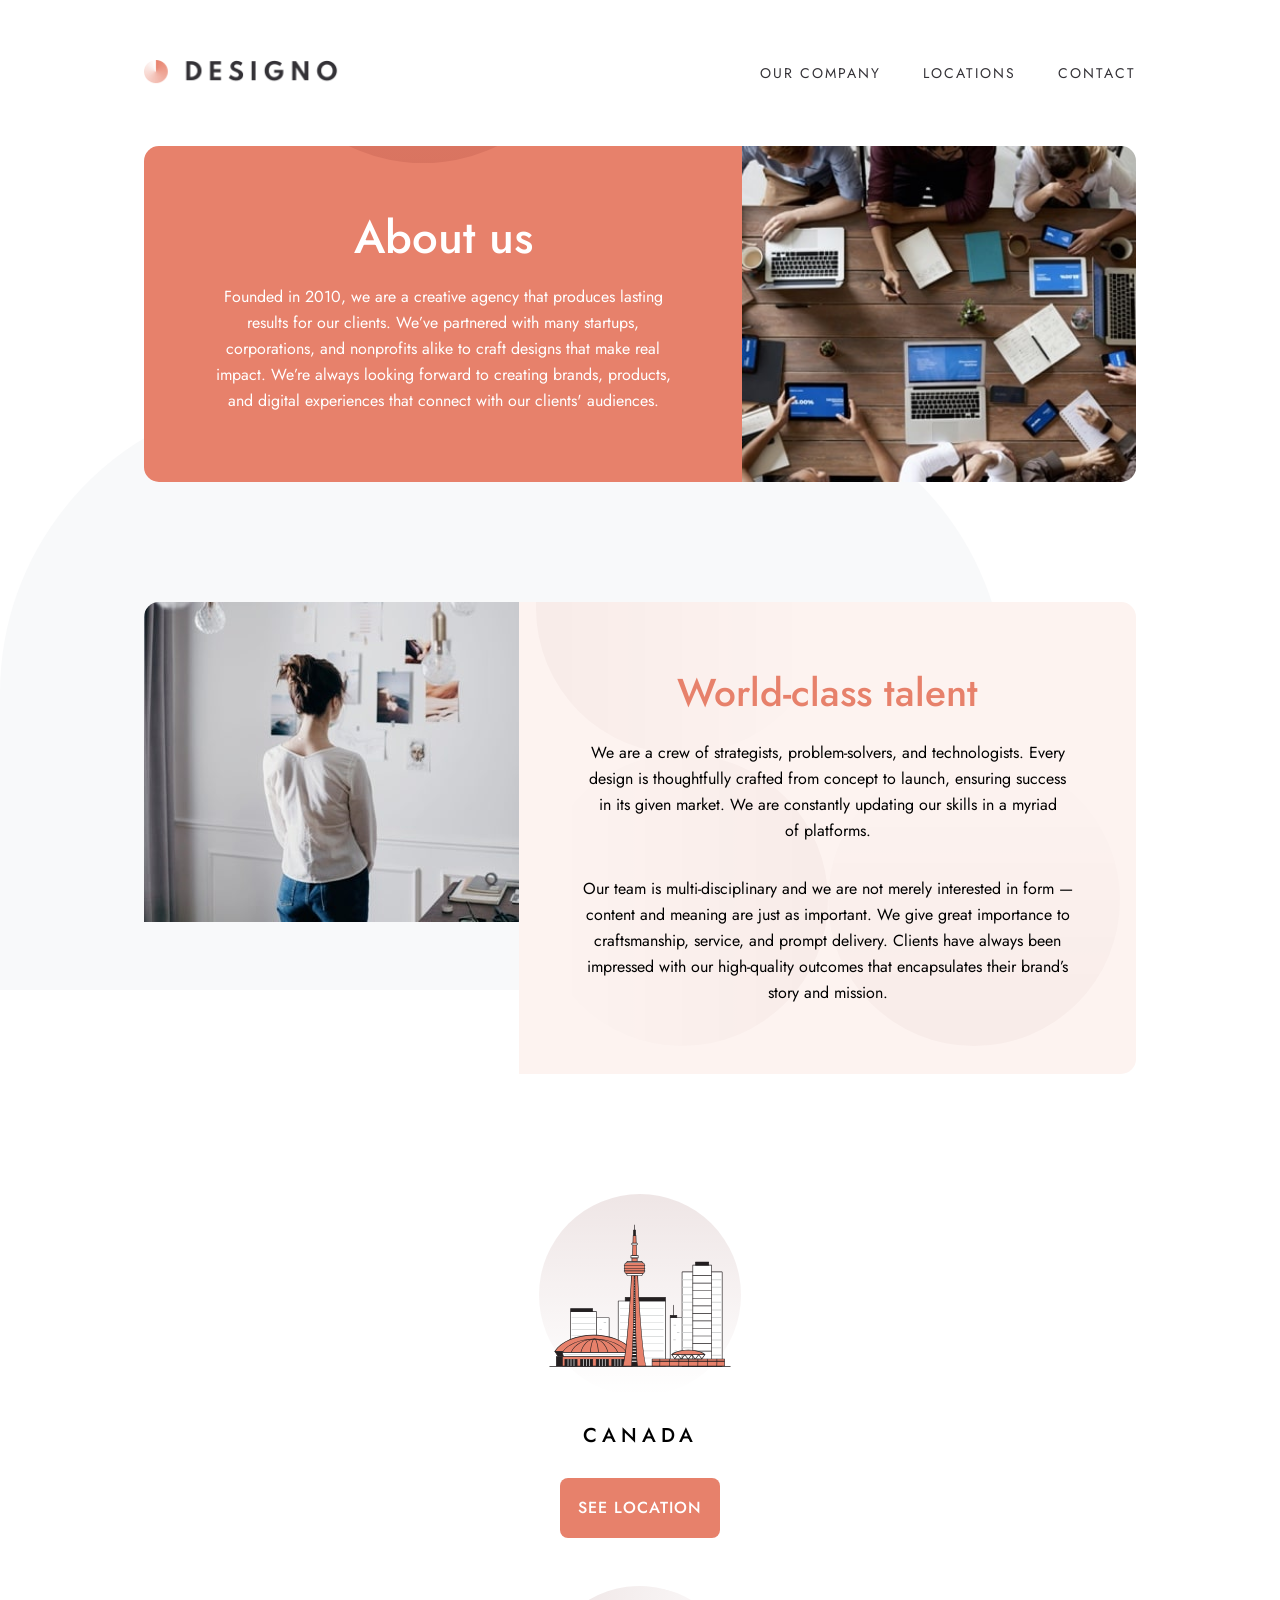
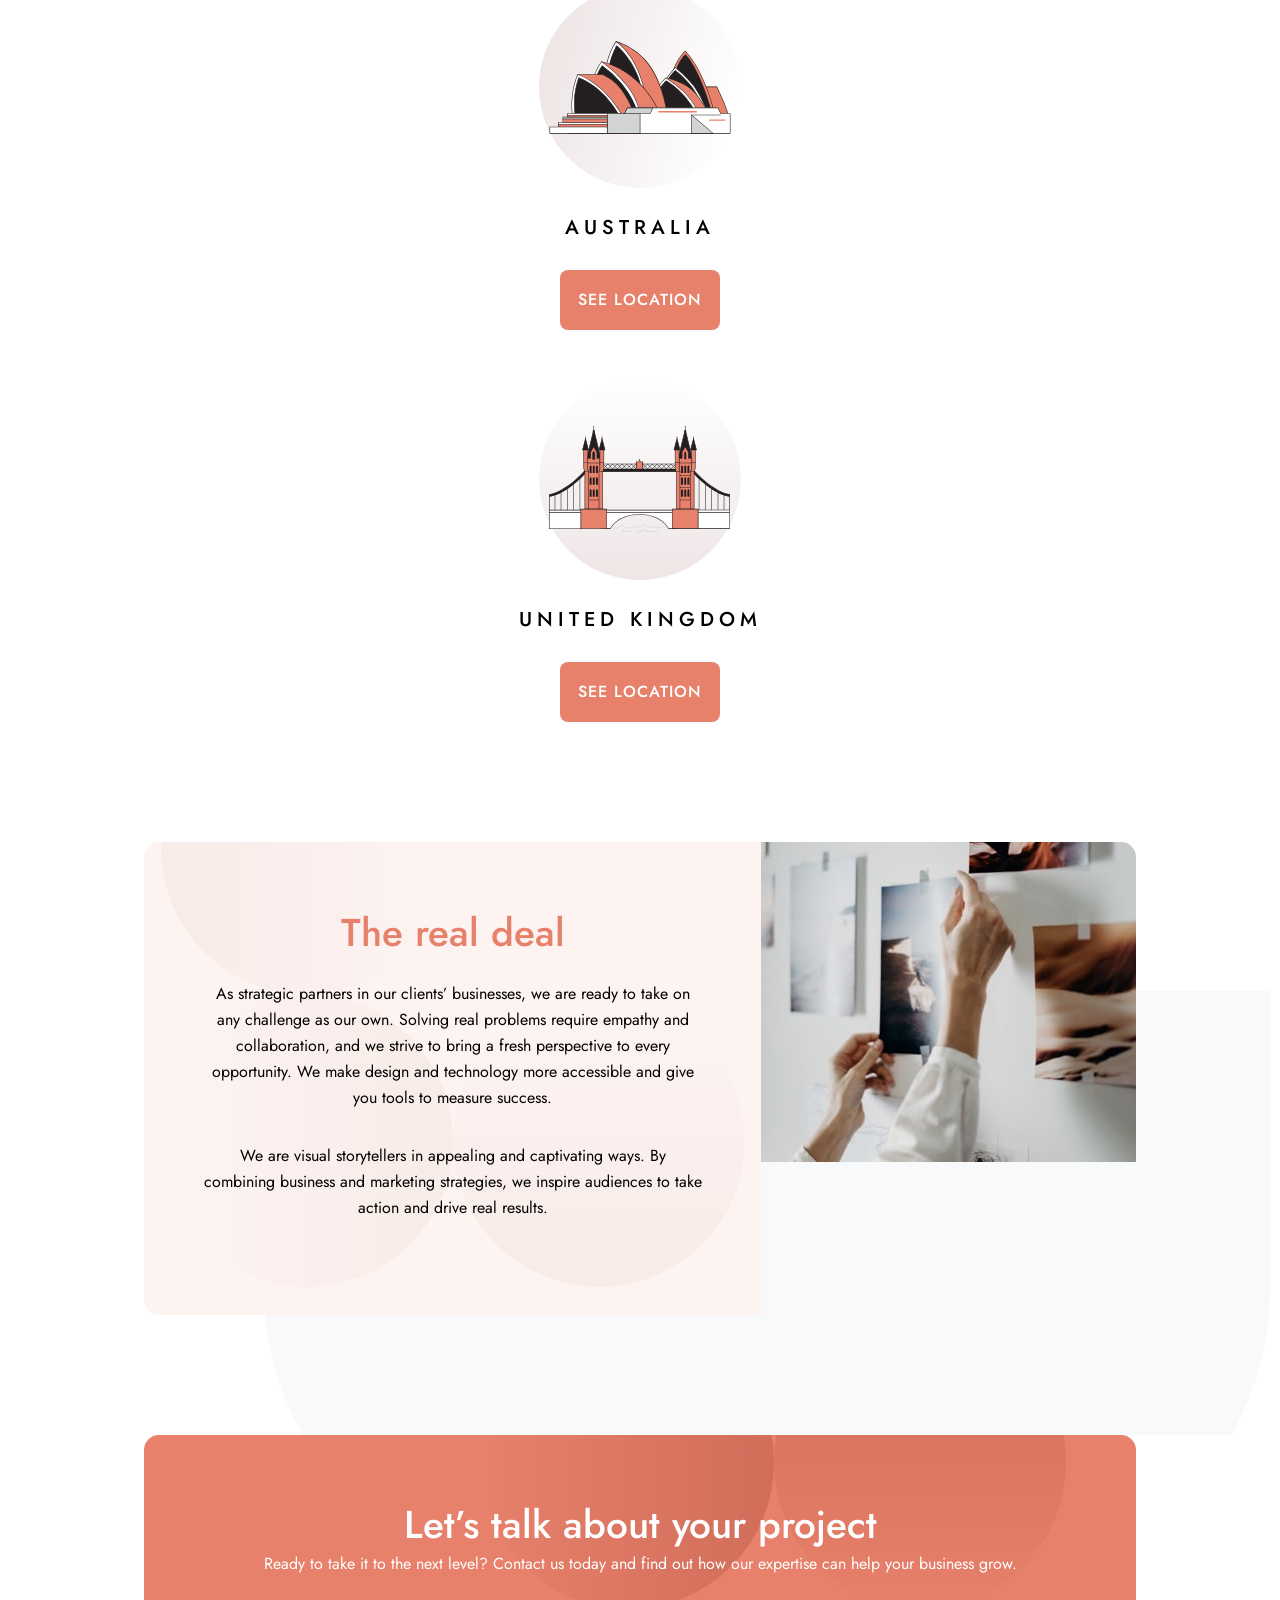
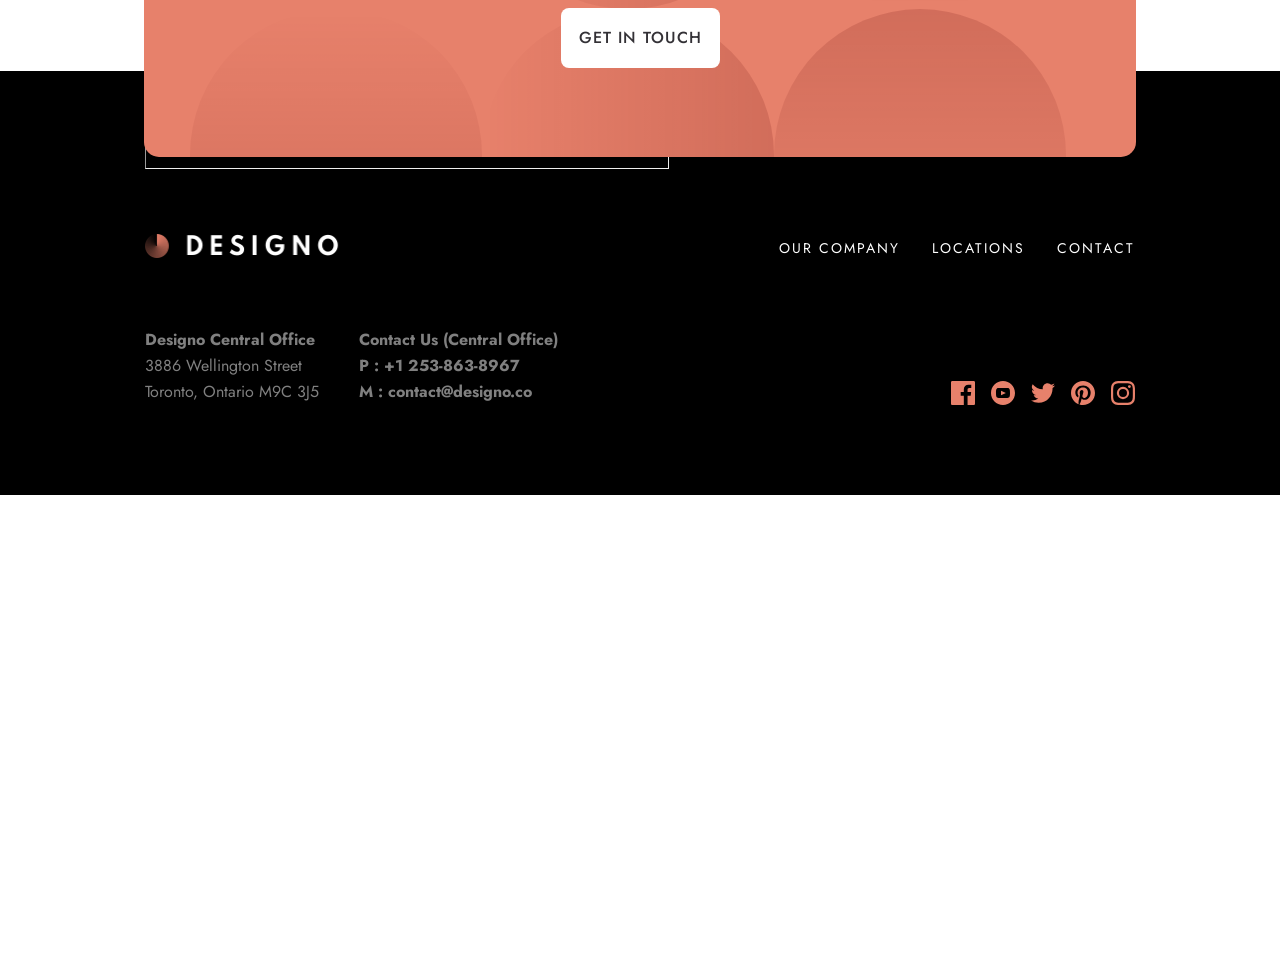
==== commit a9ba3023: "added hr to footer" ====
--- a/about.html
+++ b/about.html
@@ -211,6 +211,7 @@
           </a>
         </ul>
       </nav>
+      <hr>
       <address>
         <div>
           <span>Designo Central Office</span>
--- a/styles/css/styles.min.css
+++ b/styles/css/styles.min.css
@@ -1 +1 @@
-header{display:flex;flex-direction:row;justify-content:space-between;align-items:center;position:relative;padding:clamp(2.188rem,2.723vw + 1.549rem,4rem) clamp(1.5rem,13.239vw - 1.603rem,10.313rem)}header img{width:200px;max-width:100%;z-index:9998}header .desktop-menu{display:none}@media screen and (width > 768px){header .desktop-menu{display:inline-block}header .desktop-menu .menu{display:flex;flex-direction:row;gap:42px;list-style-type:none;padding:0}header .desktop-menu .menu a{text-decoration:none}header .desktop-menu .menu a li{text-transform:uppercase;color:#333136;font-family:"Jost",sans-serif;font-size:14px;font-weight:400;letter-spacing:2px;line-height:14px}header .desktop-menu .menu a:hover{-webkit-text-decoration:underline #333136;text-decoration:underline #333136;text-decoration-thickness:1px}}header .mobile-menu{background-color:#000;position:fixed;top:100px;left:0;width:100%;padding:3rem 1.5rem;transform:translateY(-430px);display:inline-block;opacity:0;transition:all .7s ease-in;transition-behavior:allow-discrete;z-index:9999}header .mobile-menu ul{padding:0;list-style-type:none;display:flex;flex-direction:column;gap:32px}header .mobile-menu ul a{text-decoration:none}header .mobile-menu ul a li{color:#fff;text-transform:uppercase;font-family:"Jost",sans-serif;font-size:24px;font-weight:400;letter-spacing:2px;line-height:25px}header .menuIsOpen{transform:translateY(0px);opacity:1}.content-wrapper{width:100%;padding-left:clamp(1.5rem,13.239vw - 1.603rem,10.313rem);padding-right:clamp(1.5rem,13.239vw - 1.603rem,10.313rem);position:relative;overflow-x:hidden;display:flex;flex-direction:column}footer{display:grid;grid-template-columns:repeat(2, 1fr);grid-template-rows:repeat(6, auto)}@media screen and (width > 768px){footer{grid-template-rows:repeat(5, 1fr)}}footer .footer-cta-wrapper{grid-area:1/1/4/3;background-color:#e7816b;margin-left:clamp(1.5rem,13.239vw - 1.603rem,10.313rem);margin-right:clamp(1.5rem,13.239vw - 1.603rem,10.313rem);padding:clamp(4rem,.751vw + 3.824rem,4.5rem) clamp(1.5rem,6.761vw - .085rem,6rem);border-radius:15px;z-index:9999;display:flex;flex-direction:column;align-items:center;text-align:center;margin-bottom:32px;background-image:url("../../assets/shared/desktop/bg-pattern-call-to-action.svg");background-position:40% 45%;background-repeat:no-repeat}@media screen and (width > 768px){footer .footer-cta-wrapper{grid-area:1/1/4/5}}@media screen and (width > 1280px){footer .footer-cta-wrapper{display:grid;grid-template-columns:repeat(2, 1fr);-moz-column-gap:300px;column-gap:300px;background-position:100% 40%}}footer .footer-cta-wrapper h2{color:#fff;font-family:"Jost",sans-serif;font-size:clamp(2rem,.751vw + 1.824rem,2.5rem);line-height:clamp(2.25rem,.376vw + 2.162rem,2.5rem);font-weight:500}@media screen and (width > 1280px){footer .footer-cta-wrapper h2{align-self:end;justify-self:start;margin-bottom:10px;text-align:start}}footer .footer-cta-wrapper p{display:flex;gap:32px;margin-top:6px;margin-bottom:32px;color:#fff;font-family:"Jost",sans-serif;font-size:16px;line-height:25px}@media screen and (width > 1280px){footer .footer-cta-wrapper p{grid-column:1;text-align:start;margin-top:10px;align-self:start}}@media screen and (width > 1280px){footer .footer-cta-wrapper a{grid-area:1/2/3/3;align-self:center;justify-self:end}}footer .footer-content-wrapper{grid-area:3/1/10/3;display:grid;grid-template-rows:subgrid;background-color:#000;padding-top:clamp(4rem,.751vw + 3.824rem,4.5rem);padding-bottom:clamp(4rem,.751vw + 3.824rem,4.5rem);row-gap:40px}@media screen and (width > 768px){footer .footer-content-wrapper{padding-right:clamp(2.5rem,11.643vw - .229rem,10.25rem);padding-left:clamp(2.5rem,11.643vw - .229rem,10.25rem)}}footer .footer-content-wrapper img{grid-column:1/2;grid-row:2;align-self:center;justify-self:center}@media screen and (width > 768px){footer .footer-content-wrapper img{align-self:start;justify-self:auto}}footer .footer-content-wrapper nav{grid-column:1/2;grid-row:3;align-self:center;justify-self:center}@media screen and (width > 768px){footer .footer-content-wrapper nav{grid-column:2;grid-row:2;align-self:center;justify-self:end}}footer .footer-content-wrapper nav ul{padding:0;list-style-type:none;text-align:center;display:flex;flex-direction:column;gap:32px}@media screen and (width > 768px){footer .footer-content-wrapper nav ul{flex-direction:row}}footer .footer-content-wrapper nav ul a{text-decoration:none}footer .footer-content-wrapper nav ul a li{color:#fff;text-transform:uppercase;font-family:"Jost",sans-serif;font-size:14px;font-weight:400;line-height:14px;letter-spacing:2px}footer .footer-content-wrapper nav ul a:hover{-webkit-text-decoration:underline #fff;text-decoration:underline #fff;text-decoration-thickness:1px}footer .footer-content-wrapper address{grid-column:1/2;grid-row:4;color:#fff;font-family:sans-serif;align-items:center;justify-self:center;text-align:center;font-style:normal;display:flex;flex-direction:column;gap:40px}@media screen and (width > 768px){footer .footer-content-wrapper address{grid-column:1;grid-row:3;flex-direction:row;text-align:start;justify-self:start;align-self:end}}footer .footer-content-wrapper address div{display:flex;flex-direction:column}footer .footer-content-wrapper address div span{font-family:"Jost",sans-serif;font-size:16px;font-weight:700;color:#fff;opacity:.5;line-height:26px}footer .footer-content-wrapper address div .address_normal{font-weight:400}footer .footer-content-wrapper .social-links{grid-column:1/2;grid-row:5;display:flex;flex-direction:row;align-items:center;justify-content:center;gap:16px}@media screen and (width > 768px){footer .footer-content-wrapper .social-links{grid-column:2;grid-row:3;justify-self:end;align-self:end}}footer .footer-content-wrapper .social-links svg:hover{cursor:pointer}footer .footer-content-wrapper .social-links svg:hover path{fill:#ffad9b}.contact-footer-content-wrapper{display:grid;grid-template-columns:1fr;width:100%;row-gap:32px;background-color:#000;padding-top:clamp(4rem,.751vw + 3.824rem,4.5rem);padding-bottom:clamp(4rem,.751vw + 3.824rem,4.5rem)}@media screen and (width > 768px){.contact-footer-content-wrapper{grid-template-columns:1fr 1fr;grid-template-rows:1fr 1fr;row-gap:0;padding-right:clamp(2.5rem,11.643vw - .229rem,10.25rem);padding-left:clamp(2.5rem,11.643vw - .229rem,10.25rem)}}.contact-footer-content-wrapper img{align-self:center;justify-self:center}@media screen and (width > 768px){.contact-footer-content-wrapper img{align-self:start;justify-self:auto}}.contact-footer-content-wrapper nav{align-self:center;justify-self:center}@media screen and (width > 768px){.contact-footer-content-wrapper nav{grid-column:2;grid-row:1;align-self:center;justify-self:end}}.contact-footer-content-wrapper nav ul{padding:0;list-style-type:none;text-align:center;display:flex;flex-direction:column;gap:32px}@media screen and (width > 768px){.contact-footer-content-wrapper nav ul{flex-direction:row}}.contact-footer-content-wrapper nav ul a{text-decoration:none}.contact-footer-content-wrapper nav ul a li{color:#fff;text-transform:uppercase;font-family:"Jost",sans-serif;font-size:14px;font-weight:400;line-height:14px;letter-spacing:2px}.contact-footer-content-wrapper nav ul a:hover{-webkit-text-decoration:underline #fff;text-decoration:underline #fff;text-decoration-thickness:1px}.contact-footer-content-wrapper address{color:#fff;font-family:sans-serif;align-items:center;justify-self:center;text-align:center;font-style:normal;display:flex;flex-direction:column;gap:40px}@media screen and (width > 768px){.contact-footer-content-wrapper address{grid-column:1;grid-row:3;flex-direction:row;text-align:start;justify-self:start;align-self:end}}.contact-footer-content-wrapper address div{display:flex;flex-direction:column}.contact-footer-content-wrapper address div span{font-family:"Jost",sans-serif;font-size:16px;font-weight:700;color:#fff;opacity:.5;line-height:26px}.contact-footer-content-wrapper address div .address_normal{font-weight:400}.contact-footer-content-wrapper .social-links{display:flex;flex-direction:row;align-items:center;justify-content:center;gap:16px}@media screen and (width > 768px){.contact-footer-content-wrapper .social-links{grid-column:2;grid-row:3;justify-self:end;align-self:end}}.contact-footer-content-wrapper .social-links svg:hover{cursor:pointer}.contact-footer-content-wrapper .social-links svg:hover path{fill:#ffad9b}.mobile-menu-button{background:rgba(0,0,0,0);border:none;cursor:pointer;display:flex}@media screen and (width > 768px){.mobile-menu-button{display:none}}.mobile-menu-button .hidden{display:none}.cta_btn,.footer-cta_btn{border:none;border-radius:8px;background-color:#fff;padding:18px;font-family:"Jost",sans-serif;font-weight:500;letter-spacing:1px;text-transform:uppercase;color:#333136;transition:all .45s ease}.cta_btn:hover,.footer-cta_btn:hover{background-color:#ffad9b;color:#fff;cursor:pointer}.location_btn{border:none;border-radius:8px;background-color:#e7816b;padding:18px;font-family:"Jost",sans-serif;font-weight:500;letter-spacing:1px;text-transform:uppercase;color:#fff;transition:all .45s ease}.location_btn:hover{background-color:#ffad9b;color:#fff;cursor:pointer}.submit-form_btn{padding:18px 48px;border-radius:8px;border:none;background-color:#fff;color:#000;font-family:"Jost",sans-serif;font-size:15px;font-weight:500;letter-spacing:1px;text-transform:uppercase;transition:all .45s ease}.submit-form_btn:hover{background-color:#ffad9b;color:#fff;cursor:pointer}a{text-decoration:none}@media screen and (width >= 1280px){a.web-design-item{grid-area:1/1/3/2}}@media screen and (width >= 768px){a.app-design-item{height:100%}}@media screen and (width >= 768px){a.graphic-design-item{height:100%}}a .work-container{padding:90px 56px;display:flex;flex-direction:column;align-items:center;width:100%;position:relative;border-radius:15px;gap:24px}a .work-container:hover{cursor:pointer}a .work-container:hover .work-overlay{background-color:#e7816b;opacity:.85}a .work-container .work-overlay{position:absolute;top:0;left:0;width:100%;height:100%;background-color:#000;opacity:.49;border-radius:15px}a .work-container h2{font-family:"Jost",sans-serif;font-size:clamp(1.75rem,1.878vw + 1.31rem,3rem);line-height:clamp(2.25rem,1.127vw + 1.986rem,3rem);letter-spacing:clamp(.063rem,.094vw + .04rem,.125rem);font-weight:500;text-transform:uppercase;color:#fff;z-index:2}a .work-container .work-copy{display:flex;flex-direction:row;align-items:center;gap:16px;z-index:2}a .work-container .work-copy p{font-family:"Jost",sans-serif;font-size:15px;text-transform:uppercase;letter-spacing:5px;color:#fff;font-weight:500}a .work-container.web-design{background-image:url("../../assets/home/mobile/image-web-design.jpg");background-repeat:no-repeat;background-size:cover}@media screen and (width >= 768px){a .work-container.web-design{background-image:url("../../assets/home/tablet/image-web-design.jpg")}}@media screen and (width >= 1280px){a .work-container.web-design{padding:273px 136px;background-image:url("../../assets/home/desktop/image-web-design-large.jpg")}}a .work-container.app-design{background-image:url("../../assets/home/tablet/image-app-design.jpg");background-repeat:no-repeat;background-size:cover}@media screen and (width >= 768px){a .work-container.app-design{background-image:url("../../assets/home/tablet/image-app-design.jpg");height:100%}}@media screen and (width >= 1280px){a .work-container.app-design{background-image:url("../../assets/home/desktop/image-app-design.jpg");height:100%}}a .work-container.graphic-design{background-image:url("../../assets/home/mobile/image-graphic-design.jpg");background-repeat:no-repeat;background-size:cover}@media screen and (width >= 768px){a .work-container.graphic-design{background-image:url("../../assets/home/tablet/image-graphic-design.jpg");height:100%}}@media screen and (width >= 1280px){a .work-container.graphic-design{background-image:url("../../assets/home/desktop/image-graphic-design.jpg");height:100%}}.inner-page_hero{position:relative;width:100vw;margin-left:calc(50% - 50vw);margin-right:calc(50% - 50vw);background-color:#e7816b;padding:105px 24px;display:flex;flex-direction:column;align-items:center;justify-content:center;text-align:center;gap:24px;background-image:url("../../assets/shared/desktop/bg-pattern-small-circle.svg");background-repeat:no-repeat;background-position:100% 0%;background-size:310px}.inner-page_hero h1{font-family:"Jost",sans-serif;font-size:clamp(2rem,1.648rem + 1.502vw,3rem);font-weight:500;line-height:clamp(2.25rem,1.986rem + 1.127vw,3rem);color:#fff}.inner-page_hero p{font-family:"Jost",sans-serif;font-size:16px;line-height:26px;font-weight:400;color:#fff}@media screen and (width > 768px){.inner-page_hero{margin-right:unset;margin-left:unset;width:100%;border-radius:15px;overflow-x:hidden;margin-bottom:120px;position:relative;overflow:hidden;background-image:none}.inner-page_hero::before{content:"";position:absolute;width:100%;height:100%;top:0;left:0;background-image:url("../../assets/shared/desktop/bg-pattern-call-to-action.svg");background-repeat:no-repeat;background-size:cover;background-position:right;transform:rotate(180deg)}}@media screen and (width > 1280px){.inner-page_hero{padding:64px 190px;background-image:none}.inner-page_hero::before{content:"";position:absolute;width:100%;height:100%;top:0;left:0;background-image:url("../../assets/shared/desktop/bg-pattern-call-to-action.svg");background-repeat:no-repeat;background-size:cover;background-position:right;transform:rotate(180deg)}}.work-examples_grid{--grid-max-col-count: 3;--grid-min-col-size: 327px;--grid-gap: 30px;--grid-col-size-calc: calc( 100% - var(--grid-gap) * var(--grid-max-col-count) ) / var(--grid-max-col-count);--grid-col-min-size-calc: min( 100%, max(var(--grid-min-col-size), var(--grid-col-size-calc)) );display:grid;gap:var(--grid-gap);grid-template-columns:repeat(auto-fit, minmax(var(--grid-col-min-size-calc), 1fr))}@media screen and (width < 768px){.work-examples_grid{margin-top:96px}}.work-example{border-radius:15px;display:flex;flex-direction:column}.work-example .example-img img{border-top-left-radius:15px;border-top-right-radius:15px}.work-example .example-copy-container{background-image:linear-gradient(#e7816b, #e7816b);background-size:100% 0;background-repeat:no-repeat;transition:.5s;background-color:#fdf3f0;padding:32px 30px;border-bottom-left-radius:15px;border-bottom-right-radius:15px;text-align:center}.work-example .example-copy-container:hover{cursor:pointer;background-size:100% 100%}.work-example .example-copy-container:hover h3,.work-example .example-copy-container:hover p{color:#fff}.work-example .example-copy-container h3{font-family:"Jost",sans-serif;font-size:20px;line-height:26px;font-weight:500;letter-spacing:5px;color:#e7816b;text-transform:uppercase;transition:.5s}.work-example .example-copy-container p{font-family:"Jost",sans-serif;font-size:16px;line-height:26px;font-weight:400;color:#333136;transition:.5s}.inner-works_container{display:grid;grid-template-columns:1fr;grid-template-rows:1fr 1fr;row-gap:30px;margin-top:clamp(6rem,4.592rem + 6.009vw,10rem);margin-bottom:clamp(6rem,4.592rem + 6.009vw,10rem)}@media screen and (width >= 1280px){.inner-works_container{grid-template-columns:1fr 1fr;grid-template-rows:auto;-moz-column-gap:30px;column-gap:30px}}@media screen and (width >= 1280px){.inner-works_container a .work-container.web-design{padding:90px 56px}}.locations-wrapper{display:flex;flex-direction:column;align-items:center;justify-content:center;text-align:center;margin-top:120px;margin-bottom:120px;gap:48px}@media screen and (width > 1280px){.locations-wrapper{display:grid;grid-template-columns:repeat(3, 1fr);grid-template-rows:1fr;align-items:center;justify-content:center}}.locations-wrapper .location{display:flex;flex-direction:column;align-items:center;gap:30px}.locations-wrapper .location:first-child .bg-circle-container{position:relative;overflow:hidden}.locations-wrapper .location:first-child .bg-circle-container::before{content:"";position:absolute;width:100%;height:100%;top:0;left:0;z-index:-1;background:url("../../assets/shared/desktop/bg-pattern-small-circle.svg") no-repeat center;background-size:cover;transform:rotate(90deg)}.locations-wrapper .location:nth-child(2) .bg-circle-container{position:relative;overflow:hidden}.locations-wrapper .location:nth-child(2) .bg-circle-container::before{content:"";position:absolute;width:100%;height:100%;top:0;left:0;z-index:-1;background:url("../../assets/shared/desktop/bg-pattern-small-circle.svg") no-repeat center;background-size:cover;transform:rotate(15deg)}.locations-wrapper .location:nth-child(3) .bg-circle-container{position:relative;overflow:hidden}.locations-wrapper .location:nth-child(3) .bg-circle-container::before{content:"";position:absolute;width:100%;height:100%;top:0;left:0;z-index:-1;background:url("../../assets/shared/desktop/bg-pattern-small-circle.svg") no-repeat center;background-size:cover;transform:rotate(-90deg)}.locations-wrapper .location .location-copy{display:flex;flex-direction:column;gap:32px}.locations-wrapper .location .location-copy h3{font-family:"Jost",sans-serif;font-size:20px;line-height:20px;text-transform:uppercase;font-weight:500;letter-spacing:5px}.home_hero{position:relative;width:100vw;margin-left:calc(50% - 50vw);margin-right:calc(50% - 50vw);display:flex;flex-direction:column;align-items:center;text-align:center;background-color:#e7816b;padding:80px 24px;height:95vh;overflow-y:hidden;background-image:url("../../assets/shared/desktop/bg-pattern-small-circle.svg");background-repeat:no-repeat;background-position:-10% 50%;background-size:cover}@media screen and (width > 768px){.home_hero{margin-right:unset;margin-left:unset;width:100%;border-radius:15px;overflow-x:hidden}}@media screen and (width >= 1280px){.home_hero{display:grid;grid-template-columns:1fr 1fr;padding:145px 95px;align-items:start;overflow-x:hidden;height:-moz-min-content;height:min-content}}.home_hero .hero-copy_container{display:flex;flex-direction:column;gap:30px}@media screen and (width > 1280px){.home_hero .hero-copy_container{text-align:start}}.home_hero .hero-copy_container h1{font-family:"Jost",sans-serif;font-size:clamp(2rem,1.502vw + 1.648rem,3rem);font-weight:500;color:#fff;line-height:clamp(2.25rem,1.127vw + 1.986rem,3rem)}.home_hero .hero-copy_container p{font-family:"Jost",sans-serif;font-size:16px;font-weight:400;line-height:26px;color:#fff}.home_hero img{position:absolute;transform:translateY(300px);transform-origin:right center}@media screen and (width > 768px){.home_hero img{transform:translateY(250px)}}@media screen and (width > 1280px){.home_hero img{transform:translateY(30px);transform:translateX(750px)}}.work-grid-wrapper{display:grid;grid-template-columns:1fr;grid-template-rows:repeat(3, 1fr);align-items:center;row-gap:24px;margin:120px 0}@media screen and (width > 1280px){.work-grid-wrapper{grid-template-columns:repeat(2, 1fr);grid-template-rows:repeat(2, 1fr);-moz-column-gap:30px;column-gap:30px}}.traits-wrapper{display:flex;flex-direction:column;align-items:center;justify-content:center;margin-bottom:120px;gap:80px}@media screen and (width > 1280px){.traits-wrapper{display:grid;grid-template-columns:repeat(3, 1fr);grid-template-rows:1fr;margin-bottom:160px;-moz-column-gap:30px;column-gap:30px}}.traits-wrapper .trait-container{display:flex;flex-direction:column;align-items:center;text-align:center;gap:48px}@media screen and (min-width: 768px)and (max-width: 1280px){.traits-wrapper .trait-container{display:grid;grid-template-columns:auto 1fr;text-align:start}}.traits-wrapper .trait-container h3{font-family:"Jost",sans-serif;font-size:20px;font-weight:500;text-transform:uppercase;letter-spacing:5px;line-height:26px;color:#333136;margin-bottom:32px}@media screen and (min-width: 768px)and (max-width: 1280px){.traits-wrapper .trait-container h3{margin-bottom:16px}}.traits-wrapper .trait-container p{font-family:"Jost",sans-serif;font-size:16px;font-weight:400;line-height:26px;color:#333136}.traits-wrapper .trait-container:first-child .bg-circle-container{background-image:url("../../assets/shared/desktop/bg-pattern-small-circle.svg");background-repeat:no-repeat}.traits-wrapper .trait-container:nth-child(2) .bg-circle-container{position:relative;overflow:hidden}.traits-wrapper .trait-container:nth-child(2) .bg-circle-container::before{content:"";position:absolute;width:100%;height:100%;top:0;left:0;z-index:-1;background:url("../../assets/shared/desktop/bg-pattern-small-circle.svg") no-repeat center;background-size:cover;transform:rotate(-90deg)}.traits-wrapper .trait-container:nth-child(3) .bg-circle-container{position:relative;overflow:hidden}.traits-wrapper .trait-container:nth-child(3) .bg-circle-container::before{content:"";position:absolute;width:100%;height:100%;top:0;left:0;z-index:-1;background:url("../../assets/shared/desktop/bg-pattern-small-circle.svg") no-repeat center;background-size:cover;transform:rotate(90deg)}.about-hero{position:relative;width:100vw;margin-left:calc(50% - 50vw);margin-right:calc(50% - 50vw)}@media screen and (width >= 1280px){.about-hero picture{grid-column:2;grid-row:1}}.about-hero picture img{width:100%;height:100%}@media screen and (width > 768px){.about-hero{margin-right:unset;margin-left:unset;width:100%;border-radius:15px;overflow-x:hidden;margin-bottom:120px}}@media screen and (width >= 1280px){.about-hero{display:grid;grid-template-columns:1fr auto;grid-template-rows:1fr}}.about-hero .about-hero-copy{background-color:#e7816b;padding:80px 24px;display:flex;flex-direction:column;align-items:center;text-align:center;position:relative;overflow:hidden}@media screen and (width > 768px){.about-hero .about-hero-copy{padding:68px 58px}}@media screen and (width > 1280px){.about-hero .about-hero-copy{align-items:start;justify-content:center;text-align:start;padding-left:95px;padding-right:82px}}.about-hero .about-hero-copy::before{content:"";position:absolute;width:100%;height:100%;top:-300px;left:75px;background-image:url("../../assets/shared/desktop/bg-pattern-small-circle.svg");background-repeat:no-repeat;background-size:contain;transform:rotate(-90deg)}@media screen and (width > 768px){.about-hero .about-hero-copy::before{top:-450px;left:-20px}}.about-hero .about-hero-copy h1{font-family:"Jost",sans-serif;color:#fff;font-size:clamp(2rem,1.502vw + 1.648rem,3rem);font-weight:500;line-height:clamp(2.25rem,1.127vw + 1.986rem,3rem);margin-bottom:24px}.about-hero .about-hero-copy p{font-family:"Jost",sans-serif;color:#fff;font-size:16px;line-height:26px;font-weight:400}.world-class-talent-container{position:relative;width:100vw;margin-left:calc(50% - 50vw);margin-right:calc(50% - 50vw)}.world-class-talent-container picture img{width:100%}@media screen and (width > 768px){.world-class-talent-container{margin-right:unset;margin-left:unset;width:100%;border-radius:15px;overflow-x:hidden}}@media screen and (width >= 1280px){.world-class-talent-container{display:grid;grid-template-columns:auto 1fr;grid-template-rows:1fr}}.world-class-talent-container .talent-copy-container{padding:80px 24px;display:flex;flex-direction:column;align-items:center;text-align:center;width:100%;background-color:#fdf3f0;background-image:url("../../assets/shared/desktop/bg-pattern-three-circles.svg");background-repeat:no-repeat}@media screen and (width > 768px){.world-class-talent-container .talent-copy-container{padding:68px 58px;background-position:50% 125%}}@media screen and (width > 1280px){.world-class-talent-container .talent-copy-container{align-items:start;justify-content:center;text-align:start;background-position:left 100px bottom 10px}}.world-class-talent-container .talent-copy-container h2{font-family:"Jost",sans-serif;color:#e7816b;font-size:clamp(2rem,.751vw + 1.824rem,2.5rem);font-weight:500;line-height:clamp(2.25rem,1.127vw + 1.986rem,3rem);margin-bottom:24px}.world-class-talent-container .talent-copy-container p{font-family:"Jost",sans-serif;color:#000;font-size:16px;line-height:26px;font-weight:400}.world-class-talent-container .talent-copy-container p:nth-child(2){margin-bottom:32px}.real-deal-container{position:relative;width:100vw;margin-left:calc(50% - 50vw);margin-right:calc(50% - 50vw);margin-bottom:120px}@media screen and (width >= 1280px){.real-deal-container picture{grid-column:2;grid-row:1}}.real-deal-container picture img{width:100%}@media screen and (width > 768px){.real-deal-container{margin-right:unset;margin-left:unset;width:100%;border-radius:15px;overflow-x:hidden}}@media screen and (width >= 1280px){.real-deal-container{display:grid;grid-template-columns:1fr auto;grid-template-rows:1fr}}.real-deal-container .real-deal-copy{padding:80px 24px;display:flex;flex-direction:column;align-items:center;text-align:center;background-color:#fdf3f0;background-image:url("../../assets/shared/desktop/bg-pattern-three-circles.svg");background-repeat:no-repeat}@media screen and (width > 768px){.real-deal-container .real-deal-copy{padding:68px 58px 94px 58px;background-position:50% 125%}}@media screen and (width > 1280px){.real-deal-container .real-deal-copy{align-items:start;justify-content:center;text-align:start;background-position:left 100px bottom 10px}}.real-deal-container .real-deal-copy h2{font-family:"Jost",sans-serif;color:#e7816b;font-size:clamp(2rem,.751vw + 1.824rem,2.5rem);font-weight:500;line-height:clamp(2.25rem,1.127vw + 1.986rem,3rem);margin-bottom:24px}.real-deal-container .real-deal-copy p{font-family:"Jost",sans-serif;color:#000;font-size:16px;line-height:26px;font-weight:400}.real-deal-container .real-deal-copy p:nth-child(2){margin-bottom:32px}.map-wrapper{position:relative;width:100vw;margin-left:calc(50% - 50vw);margin-right:calc(50% - 50vw)}@media screen and (width > 768px){.map-wrapper{margin-right:unset;margin-left:unset;width:100%;border-radius:15px;overflow-x:hidden;margin-bottom:120px}}@media screen and (width >= 1280px){.map-wrapper{display:grid;grid-template-columns:auto 1fr;grid-template-rows:1fr;-moz-column-gap:30px;column-gap:30px}}@media screen and (width >= 1280px){.map-wrapper.canada,.map-wrapper.uk{display:grid;grid-template-columns:1fr auto;grid-template-rows:1fr;-moz-column-gap:30px;column-gap:30px}}.map-wrapper:not(:last-child){margin-bottom:40px}.map-wrapper:last-child{margin-bottom:120px}.map-wrapper.canada .map,.map-wrapper.uk .map{grid-column:2}@media screen and (width > 1280px){.map-wrapper.canada .map picture img,.map-wrapper.uk .map picture img{border-top-left-radius:15px;border-bottom-left-radius:15px}}.map-wrapper.canada .map-copy,.map-wrapper.uk .map-copy{grid-column:1;grid-row:1}@media screen and (width > 1280px){.map-wrapper.canada .map-copy,.map-wrapper.uk .map-copy{border-top-right-radius:15px;border-bottom-right-radius:15px}}.map-wrapper .map{height:320px;max-height:-moz-max-content;max-height:max-content;width:100%}.map-wrapper .map picture img{width:100%;max-height:100%}@media screen and (width > 1280px){.map-wrapper .map picture img{border-top-right-radius:15px;border-bottom-right-radius:15px}}.map-wrapper .map-copy{background-color:#fdf3f0;padding:80px 24px;display:flex;flex-direction:column;align-items:center;justify-content:center;text-align:center}@media screen and (width >= 1280px){.map-wrapper .map-copy{display:grid;grid-template-columns:1fr;grid-template-rows:1fr;padding-left:95px;row-gap:24px;border-top-left-radius:15px;border-bottom-left-radius:15px}}.map-wrapper .map-copy h2{font-family:"Jost",sans-serif;font-size:clamp(2rem,1.824rem + .751vw,2.5rem);line-height:clamp(2.25rem,1.986rem + 1.127vw,3rem);font-weight:500;color:#e7816b}@media screen and (width >= 1280px){.map-wrapper .map-copy h2{align-self:end;justify-self:start}}.map-wrapper .map-copy address{display:flex;flex-direction:column;gap:24px}@media screen and (width >= 1280px){.map-wrapper .map-copy address{grid-column:1;grid-row:2;display:flex;flex-direction:row;text-align:start;gap:120px}}.map-wrapper .map-copy address div{display:flex;flex-direction:column}.map-wrapper .map-copy address div span{font-family:"Jost",sans-serif;font-size:16px;line-height:26px;font-style:normal}.map-wrapper .map-copy address div span:first-child{font-weight:700}.contact-form-wrapper{position:relative;width:100vw;margin-left:calc(50% - 50vw);margin-right:calc(50% - 50vw);background-color:#e7816b;padding:72px 24px;display:flex;flex-direction:column;align-items:center;gap:48px;justify-content:center;background-image:url("../../assets/contact/mobile/bg-pattern-hero-contact-mobile.svg");background-repeat:no-repeat;background-position:left -100px top 0px;background-size:1000px}.contact-form-wrapper .contact-form-copy{text-align:center;color:#fff}.contact-form-wrapper .contact-form-copy h1{font-family:"Jost",sans-serif;font-size:clamp(2rem,1.6479rem + 1.5023vw,3rem);line-height:clamp(2.25rem,1.9859rem + 1.1268vw,3rem);font-weight:500;margin-bottom:24px}.contact-form-wrapper .contact-form-copy p{font-family:"Jost",sans-serif;font-size:16px;font-weight:400;line-height:26px}@media screen and (width >= 768px){.contact-form-wrapper .contact-form-copy{text-align:start}}.contact-form-wrapper .contact-form-container{width:100%}.contact-form-wrapper .contact-form-container form{display:flex;flex-direction:column;justify-content:start;align-items:center;gap:25px}.contact-form-wrapper .contact-form-container form .container{display:flex;flex-direction:column;position:relative;justify-self:start;width:100%}.contact-form-wrapper .contact-form-container form .container:not(:last-child){margin-bottom:25px}.contact-form-wrapper .contact-form-container form .container label{font-family:"Jost",sans-serif;font-size:15px;line-height:26px;font-weight:500;color:#fff;margin-left:clamp(.875rem,.831rem + .1878vw,1rem);opacity:.5;display:flex;flex-direction:row;align-items:center;gap:10px;position:absolute;width:1px;height:1px;padding:0;margin:-1px;overflow:hidden;clip:rect(0, 0, 0, 0);white-space:nowrap;border:0}.contact-form-wrapper .contact-form-container form .container input[type=text],.contact-form-wrapper .contact-form-container form .container input[type=email],.contact-form-wrapper .contact-form-container form .container input[type=tel],.contact-form-wrapper .contact-form-container form .container textarea{border:none;border-bottom:1px solid #fff;background:rgba(0,0,0,0);width:100%;font-family:"Jost",sans-serif;font-size:15px;line-height:26px;font-weight:500;color:#fff;padding-top:10px;padding-left:clamp(.875rem,.831rem + .1878vw,1rem)}.contact-form-wrapper .contact-form-container form .container input[type=text]::-moz-placeholder, .contact-form-wrapper .contact-form-container form .container input[type=email]::-moz-placeholder, .contact-form-wrapper .contact-form-container form .container input[type=tel]::-moz-placeholder, .contact-form-wrapper .contact-form-container form .container textarea::-moz-placeholder{color:#fff;opacity:.5}.contact-form-wrapper .contact-form-container form .container input[type=text]::placeholder,.contact-form-wrapper .contact-form-container form .container input[type=email]::placeholder,.contact-form-wrapper .contact-form-container form .container input[type=tel]::placeholder,.contact-form-wrapper .contact-form-container form .container textarea::placeholder{color:#fff;opacity:.5}.contact-form-wrapper .contact-form-container form .container input[type=text]:focus,.contact-form-wrapper .contact-form-container form .container input[type=email]:focus,.contact-form-wrapper .contact-form-container form .container input[type=tel]:focus,.contact-form-wrapper .contact-form-container form .container textarea:focus{border-bottom:2px solid #fff}.contact-form-wrapper .contact-form-container form .container input[type=text]:focus+label,.contact-form-wrapper .contact-form-container form .container input[type=email]:focus+label,.contact-form-wrapper .contact-form-container form .container input[type=tel]:focus+label,.contact-form-wrapper .contact-form-container form .container textarea:focus+label{position:absolute;width:1px;height:1px;padding:0;margin:-1px;overflow:hidden;clip:rect(0, 0, 0, 0);white-space:nowrap;border:0}.contact-form-wrapper .contact-form-container form .container .error-message{font-family:"Jost",sans-serif;font-size:12px;font-style:italic;color:#fff;position:absolute;right:12px;top:55%;transform:translateY(-50%);pointer-events:none;display:flex;flex-direction:row;align-items:center;gap:10px}.contact-form-wrapper .contact-form-container form .container textarea{resize:none}.contact-form-wrapper .contact-form-container form .form-submit{align-self:end}@media screen and (width >= 768px){.contact-form-wrapper{margin-right:unset;margin-left:unset;width:100%;border-radius:15px;overflow-x:hidden;background-image:url("../../assets/contact/desktop/bg-pattern-hero-desktop.svg");background-repeat:no-repeat;background-position:top -150px left -50px;background-size:contain}}@media screen and (width >= 1280px){.contact-form-wrapper{display:flex;flex-direction:row;padding:55px 96px;gap:95px}}+header{display:flex;flex-direction:row;justify-content:space-between;align-items:center;position:relative;padding:clamp(2.188rem,2.723vw + 1.549rem,4rem) clamp(1.5rem,13.239vw - 1.603rem,10.313rem)}header img{width:200px;max-width:100%;z-index:9998}header .desktop-menu{display:none}@media screen and (width > 768px){header .desktop-menu{display:inline-block}header .desktop-menu .menu{display:flex;flex-direction:row;gap:42px;list-style-type:none;padding:0}header .desktop-menu .menu a{text-decoration:none}header .desktop-menu .menu a li{text-transform:uppercase;color:#333136;font-family:"Jost",sans-serif;font-size:14px;font-weight:400;letter-spacing:2px;line-height:14px}header .desktop-menu .menu a:hover{-webkit-text-decoration:underline #333136;text-decoration:underline #333136;text-decoration-thickness:1px}}header .mobile-menu{background-color:#000;position:fixed;top:100px;left:0;width:100%;padding:3rem 1.5rem;transform:translateY(-430px);display:inline-block;opacity:0;transition:all .7s ease-in;transition-behavior:allow-discrete;z-index:9999}header .mobile-menu ul{padding:0;list-style-type:none;display:flex;flex-direction:column;gap:32px}header .mobile-menu ul a{text-decoration:none}header .mobile-menu ul a li{color:#fff;text-transform:uppercase;font-family:"Jost",sans-serif;font-size:24px;font-weight:400;letter-spacing:2px;line-height:25px}header .menuIsOpen{transform:translateY(0px);opacity:1}.content-wrapper{width:100%;padding-left:clamp(1.5rem,13.239vw - 1.603rem,10.313rem);padding-right:clamp(1.5rem,13.239vw - 1.603rem,10.313rem);position:relative;overflow-x:hidden;overflow-y:hidden;display:flex;flex-direction:column}.content-wrapper .bg-pattern-container-large{position:absolute;left:0;top:10px;z-index:-1;display:none}@media screen and (width >= 1280px){.content-wrapper .bg-pattern-container-large{display:block}}.content-wrapper .bg-pattern-container-large-contact{position:absolute;right:0;bottom:-150px;z-index:-1;display:none;overflow:hidden}@media screen and (width >= 1280px){.content-wrapper .bg-pattern-container-large-contact{display:block}}.content-wrapper .bg-pattern-container-left{position:absolute;left:0;top:250px;z-index:-1;display:none}@media screen and (width >= 1280px){.content-wrapper .bg-pattern-container-left{display:block}}.content-wrapper .bg-pattern-container-right{position:absolute;right:10px;bottom:-150px;z-index:-1;display:none;transform:rotate(180deg)}@media screen and (width >= 1280px){.content-wrapper .bg-pattern-container-right{display:block}}footer{display:grid;grid-template-columns:repeat(2, 1fr);grid-template-rows:repeat(6, auto)}@media screen and (width > 768px){footer{grid-template-rows:repeat(5, 1fr)}}footer .footer-cta-wrapper{grid-area:1/1/4/3;background-color:#e7816b;margin-left:clamp(1.5rem,13.239vw - 1.603rem,10.313rem);margin-right:clamp(1.5rem,13.239vw - 1.603rem,10.313rem);padding:clamp(4rem,.751vw + 3.824rem,4.5rem) clamp(1.5rem,6.761vw - .085rem,6rem);border-radius:15px;z-index:9999;display:flex;flex-direction:column;align-items:center;text-align:center;margin-bottom:32px;background-image:url("../../assets/shared/desktop/bg-pattern-call-to-action.svg");background-position:40% 45%;background-repeat:no-repeat}@media screen and (width > 768px){footer .footer-cta-wrapper{grid-area:1/1/4/5}}@media screen and (width > 1280px){footer .footer-cta-wrapper{display:grid;grid-template-columns:repeat(2, 1fr);-moz-column-gap:300px;column-gap:300px;background-position:100% 40%}}footer .footer-cta-wrapper h2{color:#fff;font-family:"Jost",sans-serif;font-size:clamp(2rem,.751vw + 1.824rem,2.5rem);line-height:clamp(2.25rem,.376vw + 2.162rem,2.5rem);font-weight:500}@media screen and (width > 1280px){footer .footer-cta-wrapper h2{align-self:end;justify-self:start;margin-bottom:10px;text-align:start}}footer .footer-cta-wrapper p{display:flex;gap:32px;margin-top:6px;margin-bottom:32px;color:#fff;font-family:"Jost",sans-serif;font-size:16px;line-height:25px}@media screen and (width > 1280px){footer .footer-cta-wrapper p{grid-column:1;text-align:start;margin-top:10px;align-self:start}}@media screen and (width > 1280px){footer .footer-cta-wrapper a{grid-area:1/2/3/3;align-self:center;justify-self:end}}footer .footer-content-wrapper{grid-area:3/1/10/3;display:grid;grid-template-rows:subgrid;background-color:#000;padding-top:clamp(4rem,.751vw + 3.824rem,4.5rem);padding-bottom:clamp(4rem,.751vw + 3.824rem,4.5rem);row-gap:40px}@media screen and (width > 768px){footer .footer-content-wrapper{padding-right:clamp(2.5rem,11.643vw - .229rem,10.25rem);padding-left:clamp(2.5rem,11.643vw - .229rem,10.25rem)}}footer .footer-content-wrapper img{grid-column:1/2;grid-row:2;align-self:center;justify-self:center;width:200px;height:27px}@media screen and (width > 768px){footer .footer-content-wrapper img{align-self:center;justify-self:auto}}footer .footer-content-wrapper nav{grid-column:1/2;grid-row:3;align-self:center;justify-self:center}@media screen and (width > 768px){footer .footer-content-wrapper nav{grid-column:2;grid-row:2;align-self:center;justify-self:end}}footer .footer-content-wrapper nav ul{padding:0;list-style-type:none;text-align:center;display:flex;flex-direction:column;gap:32px}@media screen and (width > 768px){footer .footer-content-wrapper nav ul{flex-direction:row}}footer .footer-content-wrapper nav ul a{text-decoration:none}footer .footer-content-wrapper nav ul a li{color:#fff;text-transform:uppercase;font-family:"Jost",sans-serif;font-size:14px;font-weight:400;line-height:14px;letter-spacing:2px}footer .footer-content-wrapper nav ul a:hover{-webkit-text-decoration:underline #fff;text-decoration:underline #fff;text-decoration-thickness:1px}footer .footer-content-wrapper address{grid-column:1/2;grid-row:4;color:#fff;font-family:sans-serif;align-items:center;justify-self:center;text-align:center;font-style:normal;display:flex;flex-direction:column;gap:40px}@media screen and (width > 768px){footer .footer-content-wrapper address{grid-column:1;grid-row:3;flex-direction:row;text-align:start;justify-self:start;align-self:end}}footer .footer-content-wrapper address div{display:flex;flex-direction:column}footer .footer-content-wrapper address div span{font-family:"Jost",sans-serif;font-size:16px;font-weight:700;color:#fff;opacity:.5;line-height:26px}footer .footer-content-wrapper address div .address_normal{font-weight:400}footer .footer-content-wrapper .social-links{grid-column:1/2;grid-row:5;display:flex;flex-direction:row;align-items:center;justify-content:center;gap:16px}@media screen and (width > 768px){footer .footer-content-wrapper .social-links{grid-column:2;grid-row:3;justify-self:end;align-self:end}}footer .footer-content-wrapper .social-links svg:hover{cursor:pointer}footer .footer-content-wrapper .social-links svg:hover path{fill:#ffad9b}.contact-footer-content-wrapper{display:grid;grid-template-columns:1fr;width:100%;row-gap:32px;background-color:#000;padding-top:clamp(4rem,.751vw + 3.824rem,4.5rem);padding-bottom:clamp(4rem,.751vw + 3.824rem,4.5rem)}@media screen and (width > 768px){.contact-footer-content-wrapper{grid-template-columns:1fr 1fr;grid-template-rows:1fr 1fr;row-gap:0;padding-right:clamp(2.5rem,11.643vw - .229rem,10.25rem);padding-left:clamp(2.5rem,11.643vw - .229rem,10.25rem)}}.contact-footer-content-wrapper img{align-self:center;justify-self:center;width:200px;height:27px}@media screen and (width > 768px){.contact-footer-content-wrapper img{align-self:center;justify-self:auto}}.contact-footer-content-wrapper nav{align-self:center;justify-self:center}@media screen and (width > 768px){.contact-footer-content-wrapper nav{grid-column:2;grid-row:1;align-self:center;justify-self:end}}.contact-footer-content-wrapper nav ul{padding:0;list-style-type:none;text-align:center;display:flex;flex-direction:column;gap:32px}@media screen and (width > 768px){.contact-footer-content-wrapper nav ul{flex-direction:row}}.contact-footer-content-wrapper nav ul a{text-decoration:none}.contact-footer-content-wrapper nav ul a li{color:#fff;text-transform:uppercase;font-family:"Jost",sans-serif;font-size:14px;font-weight:400;line-height:14px;letter-spacing:2px}.contact-footer-content-wrapper nav ul a:hover{-webkit-text-decoration:underline #fff;text-decoration:underline #fff;text-decoration-thickness:1px}.contact-footer-content-wrapper address{color:#fff;font-family:sans-serif;align-items:center;justify-self:center;text-align:center;font-style:normal;display:flex;flex-direction:column;gap:40px}@media screen and (width > 768px){.contact-footer-content-wrapper address{grid-column:1;grid-row:3;flex-direction:row;text-align:start;justify-self:start;align-self:end}}.contact-footer-content-wrapper address div{display:flex;flex-direction:column}.contact-footer-content-wrapper address div span{font-family:"Jost",sans-serif;font-size:16px;font-weight:700;color:#fff;opacity:.5;line-height:26px}.contact-footer-content-wrapper address div .address_normal{font-weight:400}.contact-footer-content-wrapper .social-links{display:flex;flex-direction:row;align-items:center;justify-content:center;gap:16px}@media screen and (width > 768px){.contact-footer-content-wrapper .social-links{grid-column:2;grid-row:3;justify-self:end;align-self:end}}.contact-footer-content-wrapper .social-links svg:hover{cursor:pointer}.contact-footer-content-wrapper .social-links svg:hover path{fill:#ffad9b}.mobile-menu-button{background:rgba(0,0,0,0);border:none;cursor:pointer;display:flex}@media screen and (width > 768px){.mobile-menu-button{display:none}}.mobile-menu-button .hidden{display:none}.cta_btn,.footer-cta_btn{border:none;border-radius:8px;background-color:#fff;padding:18px;font-family:"Jost",sans-serif;font-weight:500;letter-spacing:1px;text-transform:uppercase;color:#333136;transition:all .45s ease}.cta_btn:hover,.footer-cta_btn:hover{background-color:#ffad9b;color:#fff;cursor:pointer}.location_btn{border:none;border-radius:8px;background-color:#e7816b;padding:18px;font-family:"Jost",sans-serif;font-weight:500;letter-spacing:1px;text-transform:uppercase;color:#fff;transition:all .45s ease}.location_btn:hover{background-color:#ffad9b;color:#fff;cursor:pointer}.submit-form_btn{padding:18px 48px;border-radius:8px;border:none;background-color:#fff;color:#000;font-family:"Jost",sans-serif;font-size:15px;font-weight:500;letter-spacing:1px;text-transform:uppercase;transition:all .45s ease}.submit-form_btn:hover{background-color:#ffad9b;color:#fff;cursor:pointer}a{text-decoration:none}@media screen and (width >= 1280px){a.web-design-item{grid-area:1/1/3/2}}@media screen and (width >= 768px){a.app-design-item{height:100%}}@media screen and (width >= 768px){a.graphic-design-item{height:100%}}a .work-container{padding:90px 56px;display:flex;flex-direction:column;align-items:center;width:100%;position:relative;border-radius:15px;gap:24px}a .work-container:hover{cursor:pointer}a .work-container:hover .work-overlay{background-color:#e7816b;opacity:.85}a .work-container .work-overlay{position:absolute;top:0;left:0;width:100%;height:100%;background-color:#000;opacity:.49;border-radius:15px}a .work-container h2{font-family:"Jost",sans-serif;font-size:clamp(1.75rem,1.878vw + 1.31rem,3rem);line-height:clamp(2.25rem,1.127vw + 1.986rem,3rem);letter-spacing:clamp(.063rem,.094vw + .04rem,.125rem);font-weight:500;text-transform:uppercase;color:#fff;z-index:2}a .work-container .work-copy{display:flex;flex-direction:row;align-items:center;gap:16px;z-index:2}a .work-container .work-copy p{font-family:"Jost",sans-serif;font-size:15px;text-transform:uppercase;letter-spacing:5px;color:#fff;font-weight:500}a .work-container.web-design{background-image:url("../../assets/home/mobile/image-web-design.jpg");background-repeat:no-repeat;background-size:cover}@media screen and (width >= 768px){a .work-container.web-design{background-image:url("../../assets/home/tablet/image-web-design.jpg")}}@media screen and (width >= 1280px){a .work-container.web-design{padding:273px 136px;background-image:url("../../assets/home/desktop/image-web-design-large.jpg")}}a .work-container.app-design{background-image:url("../../assets/home/tablet/image-app-design.jpg");background-repeat:no-repeat;background-size:cover}@media screen and (width >= 768px){a .work-container.app-design{background-image:url("../../assets/home/tablet/image-app-design.jpg");height:100%}}@media screen and (width >= 1280px){a .work-container.app-design{background-image:url("../../assets/home/desktop/image-app-design.jpg");height:100%}}a .work-container.graphic-design{background-image:url("../../assets/home/mobile/image-graphic-design.jpg");background-repeat:no-repeat;background-size:cover}@media screen and (width >= 768px){a .work-container.graphic-design{background-image:url("../../assets/home/tablet/image-graphic-design.jpg");height:100%}}@media screen and (width >= 1280px){a .work-container.graphic-design{background-image:url("../../assets/home/desktop/image-graphic-design.jpg");height:100%}}.inner-page_hero{position:relative;width:100vw;margin-left:calc(50% - 50vw);margin-right:calc(50% - 50vw);background-color:#e7816b;padding:105px 24px;display:flex;flex-direction:column;align-items:center;justify-content:center;text-align:center;gap:24px;background-image:url("../../assets/shared/desktop/bg-pattern-small-circle.svg");background-repeat:no-repeat;background-position:100% 0%;background-size:310px}.inner-page_hero h1{font-family:"Jost",sans-serif;font-size:clamp(2rem,1.648rem + 1.502vw,3rem);font-weight:500;line-height:clamp(2.25rem,1.986rem + 1.127vw,3rem);color:#fff}.inner-page_hero p{font-family:"Jost",sans-serif;font-size:16px;line-height:26px;font-weight:400;color:#fff}@media screen and (width > 768px){.inner-page_hero{margin-right:unset;margin-left:unset;width:100%;border-radius:15px;overflow-x:hidden;margin-bottom:120px;position:relative;overflow:hidden;background-image:none}.inner-page_hero::before{content:"";position:absolute;width:100%;height:100%;top:0;left:0;background-image:url("../../assets/shared/desktop/bg-pattern-call-to-action.svg");background-repeat:no-repeat;background-size:cover;background-position:right;transform:rotate(180deg)}}@media screen and (width > 1280px){.inner-page_hero{padding:64px 190px;background-image:none}.inner-page_hero::before{content:"";position:absolute;width:100%;height:100%;top:0;left:0;background-image:url("../../assets/shared/desktop/bg-pattern-call-to-action.svg");background-repeat:no-repeat;background-size:cover;background-position:right;transform:rotate(180deg)}}.work-examples_grid{--grid-max-col-count: 3;--grid-min-col-size: 327px;--grid-gap: 30px;--grid-col-size-calc: calc( 100% - var(--grid-gap) * var(--grid-max-col-count) ) / var(--grid-max-col-count);--grid-col-min-size-calc: min( 100%, max(var(--grid-min-col-size), var(--grid-col-size-calc)) );display:grid;gap:var(--grid-gap);grid-template-columns:repeat(auto-fit, minmax(var(--grid-col-min-size-calc), 1fr))}@media screen and (width < 768px){.work-examples_grid{margin-top:96px}}.work-example{border-radius:15px;display:flex;flex-direction:column}.work-example .example-img img{border-top-left-radius:15px;border-top-right-radius:15px}.work-example .example-copy-container{background-image:linear-gradient(#e7816b, #e7816b);background-size:100% 0;background-repeat:no-repeat;transition:.5s;background-color:#fdf3f0;padding:32px 30px;border-bottom-left-radius:15px;border-bottom-right-radius:15px;text-align:center}.work-example .example-copy-container:hover{cursor:pointer;background-size:100% 100%}.work-example .example-copy-container:hover h3,.work-example .example-copy-container:hover p{color:#fff}.work-example .example-copy-container h3{font-family:"Jost",sans-serif;font-size:20px;line-height:26px;font-weight:500;letter-spacing:5px;color:#e7816b;text-transform:uppercase;transition:.5s}.work-example .example-copy-container p{font-family:"Jost",sans-serif;font-size:16px;line-height:26px;font-weight:400;color:#333136;transition:.5s}.inner-works_container{display:grid;grid-template-columns:1fr;grid-template-rows:1fr 1fr;row-gap:30px;margin-top:clamp(6rem,4.592rem + 6.009vw,10rem);margin-bottom:clamp(6rem,4.592rem + 6.009vw,10rem)}@media screen and (width >= 1280px){.inner-works_container{grid-template-columns:1fr 1fr;grid-template-rows:auto;-moz-column-gap:30px;column-gap:30px}}@media screen and (width >= 1280px){.inner-works_container a .work-container.web-design{padding:90px 56px}}.locations-wrapper{display:flex;flex-direction:column;align-items:center;justify-content:center;text-align:center;margin-top:120px;margin-bottom:120px;gap:48px}@media screen and (width > 1280px){.locations-wrapper{display:grid;grid-template-columns:repeat(3, 1fr);grid-template-rows:1fr;align-items:center;justify-content:center}}.locations-wrapper .location{display:flex;flex-direction:column;align-items:center;gap:30px}.locations-wrapper .location:first-child .bg-circle-container{position:relative;overflow:hidden}.locations-wrapper .location:first-child .bg-circle-container::before{content:"";position:absolute;width:100%;height:100%;top:0;left:0;z-index:-1;background:url("../../assets/shared/desktop/bg-pattern-small-circle.svg") no-repeat center;background-size:cover;transform:rotate(90deg)}.locations-wrapper .location:nth-child(2) .bg-circle-container{position:relative;overflow:hidden}.locations-wrapper .location:nth-child(2) .bg-circle-container::before{content:"";position:absolute;width:100%;height:100%;top:0;left:0;z-index:-1;background:url("../../assets/shared/desktop/bg-pattern-small-circle.svg") no-repeat center;background-size:cover;transform:rotate(15deg)}.locations-wrapper .location:nth-child(3) .bg-circle-container{position:relative;overflow:hidden}.locations-wrapper .location:nth-child(3) .bg-circle-container::before{content:"";position:absolute;width:100%;height:100%;top:0;left:0;z-index:-1;background:url("../../assets/shared/desktop/bg-pattern-small-circle.svg") no-repeat center;background-size:cover;transform:rotate(-90deg)}.locations-wrapper .location .location-copy{display:flex;flex-direction:column;gap:32px}.locations-wrapper .location .location-copy h3{font-family:"Jost",sans-serif;font-size:20px;line-height:20px;text-transform:uppercase;font-weight:500;letter-spacing:5px}.overlay{position:absolute;top:0;left:0;width:100vw;height:100%;background-color:rgba(0,0,0,0);display:none;transition:all .7s ease-in;transition-behavior:allow-discrete;z-index:2}@media screen and (width >= 768px){.overlay{display:none}}.overlay-show{display:block;background-color:rgba(0,0,0,.6)}.no-scroll{overflow:hidden;height:100%}.home_hero{position:relative;width:100vw;margin-left:calc(50% - 50vw);margin-right:calc(50% - 50vw);display:flex;flex-direction:column;align-items:center;text-align:center;background-color:#e7816b;padding:80px 24px;height:95vh;overflow-y:hidden;background-image:url("../../assets/shared/desktop/bg-pattern-small-circle.svg");background-repeat:no-repeat;background-position:-10% 50%;background-size:cover}@media screen and (width > 768px){.home_hero{margin-right:unset;margin-left:unset;width:100%;border-radius:15px;overflow-x:hidden}}@media screen and (width >= 1280px){.home_hero{display:grid;grid-template-columns:1fr 1fr;padding:145px 95px;align-items:start;overflow-x:hidden;height:-moz-min-content;height:min-content}}.home_hero .hero-copy_container{display:flex;flex-direction:column;gap:30px}@media screen and (width > 1280px){.home_hero .hero-copy_container{text-align:start}}.home_hero .hero-copy_container h1{font-family:"Jost",sans-serif;font-size:clamp(2rem,1.502vw + 1.648rem,3rem);font-weight:500;color:#fff;line-height:clamp(2.25rem,1.127vw + 1.986rem,3rem)}.home_hero .hero-copy_container p{font-family:"Jost",sans-serif;font-size:16px;font-weight:400;line-height:26px;color:#fff}.home_hero img{position:absolute;transform:translateY(300px);transform-origin:right center}@media screen and (width > 768px){.home_hero img{transform:translateY(250px)}}@media screen and (width > 1280px){.home_hero img{transform:translateY(30px);transform:translateX(750px)}}.work-grid-wrapper{display:grid;grid-template-columns:1fr;grid-template-rows:repeat(3, 1fr);align-items:center;row-gap:24px;margin:120px 0}@media screen and (width > 1280px){.work-grid-wrapper{grid-template-columns:repeat(2, 1fr);grid-template-rows:repeat(2, 1fr);-moz-column-gap:30px;column-gap:30px}}.traits-wrapper{display:flex;flex-direction:column;align-items:center;justify-content:center;margin-bottom:120px;gap:80px}@media screen and (width > 1280px){.traits-wrapper{display:grid;grid-template-columns:repeat(3, 1fr);grid-template-rows:1fr;margin-bottom:160px;-moz-column-gap:30px;column-gap:30px}}.traits-wrapper .trait-container{display:flex;flex-direction:column;align-items:center;text-align:center;gap:48px}@media screen and (min-width: 768px)and (max-width: 1280px){.traits-wrapper .trait-container{display:grid;grid-template-columns:auto 1fr;text-align:start}}.traits-wrapper .trait-container h3{font-family:"Jost",sans-serif;font-size:20px;font-weight:500;text-transform:uppercase;letter-spacing:5px;line-height:26px;color:#333136;margin-bottom:32px}@media screen and (min-width: 768px)and (max-width: 1280px){.traits-wrapper .trait-container h3{margin-bottom:16px}}.traits-wrapper .trait-container p{font-family:"Jost",sans-serif;font-size:16px;font-weight:400;line-height:26px;color:#333136}.traits-wrapper .trait-container:first-child .bg-circle-container{background-image:url("../../assets/shared/desktop/bg-pattern-small-circle.svg");background-repeat:no-repeat}.traits-wrapper .trait-container:nth-child(2) .bg-circle-container{position:relative;overflow:hidden}.traits-wrapper .trait-container:nth-child(2) .bg-circle-container::before{content:"";position:absolute;width:100%;height:100%;top:0;left:0;z-index:-1;background:url("../../assets/shared/desktop/bg-pattern-small-circle.svg") no-repeat center;background-size:cover;transform:rotate(-90deg)}.traits-wrapper .trait-container:nth-child(3) .bg-circle-container{position:relative;overflow:hidden}.traits-wrapper .trait-container:nth-child(3) .bg-circle-container::before{content:"";position:absolute;width:100%;height:100%;top:0;left:0;z-index:-1;background:url("../../assets/shared/desktop/bg-pattern-small-circle.svg") no-repeat center;background-size:cover;transform:rotate(90deg)}.about-hero{position:relative;width:100vw;margin-left:calc(50% - 50vw);margin-right:calc(50% - 50vw)}@media screen and (width >= 1280px){.about-hero picture{grid-column:2;grid-row:1}}.about-hero picture img{width:100%;height:100%}@media screen and (width > 768px){.about-hero{margin-right:unset;margin-left:unset;width:100%;border-radius:15px;overflow-x:hidden;margin-bottom:120px}}@media screen and (width >= 1280px){.about-hero{display:grid;grid-template-columns:1fr auto;grid-template-rows:1fr}}.about-hero .about-hero-copy{background-color:#e7816b;padding:80px 24px;display:flex;flex-direction:column;align-items:center;text-align:center;position:relative;overflow:hidden}@media screen and (width > 768px){.about-hero .about-hero-copy{padding:68px 58px}}@media screen and (width > 1280px){.about-hero .about-hero-copy{align-items:start;justify-content:center;text-align:start;padding-left:95px;padding-right:82px}}.about-hero .about-hero-copy::before{content:"";position:absolute;width:100%;height:100%;top:-300px;left:75px;background-image:url("../../assets/shared/desktop/bg-pattern-small-circle.svg");background-repeat:no-repeat;background-size:contain;transform:rotate(-90deg)}@media screen and (width > 768px){.about-hero .about-hero-copy::before{top:-450px;left:-20px}}.about-hero .about-hero-copy h1{font-family:"Jost",sans-serif;color:#fff;font-size:clamp(2rem,1.502vw + 1.648rem,3rem);font-weight:500;line-height:clamp(2.25rem,1.127vw + 1.986rem,3rem);margin-bottom:24px}.about-hero .about-hero-copy p{font-family:"Jost",sans-serif;color:#fff;font-size:16px;line-height:26px;font-weight:400}.world-class-talent-container{position:relative;width:100vw;margin-left:calc(50% - 50vw);margin-right:calc(50% - 50vw)}.world-class-talent-container picture img{width:100%}@media screen and (width > 768px){.world-class-talent-container{margin-right:unset;margin-left:unset;width:100%;border-radius:15px;overflow-x:hidden}}@media screen and (width >= 1280px){.world-class-talent-container{display:grid;grid-template-columns:auto 1fr;grid-template-rows:1fr}}.world-class-talent-container .talent-copy-container{padding:80px 24px;display:flex;flex-direction:column;align-items:center;text-align:center;width:100%;background-color:#fdf3f0;background-image:url("../../assets/shared/desktop/bg-pattern-three-circles.svg");background-repeat:no-repeat}@media screen and (width > 768px){.world-class-talent-container .talent-copy-container{padding:68px 58px;background-position:50% 125%}}@media screen and (width > 1280px){.world-class-talent-container .talent-copy-container{align-items:start;justify-content:center;text-align:start;background-position:left 100px bottom 10px}}.world-class-talent-container .talent-copy-container h2{font-family:"Jost",sans-serif;color:#e7816b;font-size:clamp(2rem,.751vw + 1.824rem,2.5rem);font-weight:500;line-height:clamp(2.25rem,1.127vw + 1.986rem,3rem);margin-bottom:24px}.world-class-talent-container .talent-copy-container p{font-family:"Jost",sans-serif;color:#000;font-size:16px;line-height:26px;font-weight:400}.world-class-talent-container .talent-copy-container p:nth-child(2){margin-bottom:32px}.real-deal-container{position:relative;width:100vw;margin-left:calc(50% - 50vw);margin-right:calc(50% - 50vw);margin-bottom:120px}@media screen and (width >= 1280px){.real-deal-container picture{grid-column:2;grid-row:1}}.real-deal-container picture img{width:100%}@media screen and (width > 768px){.real-deal-container{margin-right:unset;margin-left:unset;width:100%;border-radius:15px;overflow-x:hidden}}@media screen and (width >= 1280px){.real-deal-container{display:grid;grid-template-columns:1fr auto;grid-template-rows:1fr}}.real-deal-container .real-deal-copy{padding:80px 24px;display:flex;flex-direction:column;align-items:center;text-align:center;background-color:#fdf3f0;background-image:url("../../assets/shared/desktop/bg-pattern-three-circles.svg");background-repeat:no-repeat}@media screen and (width > 768px){.real-deal-container .real-deal-copy{padding:68px 58px 94px 58px;background-position:50% 125%}}@media screen and (width > 1280px){.real-deal-container .real-deal-copy{align-items:start;justify-content:center;text-align:start;background-position:left 100px bottom 10px}}.real-deal-container .real-deal-copy h2{font-family:"Jost",sans-serif;color:#e7816b;font-size:clamp(2rem,.751vw + 1.824rem,2.5rem);font-weight:500;line-height:clamp(2.25rem,1.127vw + 1.986rem,3rem);margin-bottom:24px}.real-deal-container .real-deal-copy p{font-family:"Jost",sans-serif;color:#000;font-size:16px;line-height:26px;font-weight:400}.real-deal-container .real-deal-copy p:nth-child(2){margin-bottom:32px}.map-wrapper{position:relative;width:100vw;margin-left:calc(50% - 50vw);margin-right:calc(50% - 50vw)}@media screen and (width > 768px){.map-wrapper{margin-right:unset;margin-left:unset;width:100%;border-radius:15px;overflow-x:hidden;margin-bottom:120px}}@media screen and (width >= 1280px){.map-wrapper{display:grid;grid-template-columns:auto 1fr;grid-template-rows:1fr;-moz-column-gap:30px;column-gap:30px}}@media screen and (width >= 1280px){.map-wrapper.canada,.map-wrapper.uk{display:grid;grid-template-columns:1fr auto;grid-template-rows:1fr;-moz-column-gap:30px;column-gap:30px}}.map-wrapper:not(:last-child){margin-bottom:40px}.map-wrapper:last-child{margin-bottom:120px}.map-wrapper.canada .map,.map-wrapper.uk .map{grid-column:2}@media screen and (width > 1280px){.map-wrapper.canada .map picture img,.map-wrapper.uk .map picture img{border-top-left-radius:15px;border-bottom-left-radius:15px}}.map-wrapper.canada .map-copy,.map-wrapper.uk .map-copy{grid-column:1;grid-row:1}@media screen and (width > 1280px){.map-wrapper.canada .map-copy,.map-wrapper.uk .map-copy{border-top-right-radius:15px;border-bottom-right-radius:15px}}.map-wrapper .map{height:320px;max-height:-moz-max-content;max-height:max-content;width:100%;z-index:0 !important}.map-wrapper .map picture img{width:100%;max-height:100%}@media screen and (width > 1280px){.map-wrapper .map picture img{border-top-right-radius:15px;border-bottom-right-radius:15px}}.map-wrapper .map-copy{background-color:#fdf3f0;padding:80px 24px;display:flex;flex-direction:column;align-items:center;justify-content:center;text-align:center;background-image:url("../../../assets/shared/desktop/bg-pattern-three-circles.svg");background-repeat:no-repeat;background-size:100%}@media screen and (width >= 768px){.map-wrapper .map-copy{background-image:url("../../../assets/shared/desktop/bg-pattern-two-circles.svg");background-repeat:no-repeat;background-size:100%}}@media screen and (width >= 1280px){.map-wrapper .map-copy{display:grid;grid-template-columns:1fr;grid-template-rows:1fr;padding-left:95px;row-gap:24px;border-top-left-radius:15px;border-bottom-left-radius:15px}}.map-wrapper .map-copy h2{font-family:"Jost",sans-serif;font-size:clamp(2rem,1.824rem + .751vw,2.5rem);line-height:clamp(2.25rem,1.986rem + 1.127vw,3rem);font-weight:500;color:#e7816b}@media screen and (width >= 1280px){.map-wrapper .map-copy h2{align-self:end;justify-self:start}}.map-wrapper .map-copy address{display:flex;flex-direction:column;gap:24px}@media screen and (width >= 1280px){.map-wrapper .map-copy address{grid-column:1;grid-row:2;display:flex;flex-direction:row;text-align:start;gap:120px}}.map-wrapper .map-copy address div{display:flex;flex-direction:column}.map-wrapper .map-copy address div span{font-family:"Jost",sans-serif;font-size:16px;line-height:26px;font-style:normal}.map-wrapper .map-copy address div span:first-child{font-weight:700}.contact-form-wrapper{position:relative;width:100vw;margin-left:calc(50% - 50vw);margin-right:calc(50% - 50vw);background-color:#e7816b;padding:72px 24px;display:flex;flex-direction:column;align-items:center;gap:48px;justify-content:center;background-image:url("../../assets/contact/mobile/bg-pattern-hero-contact-mobile.svg");background-repeat:no-repeat;background-position:left -100px top 0px;background-size:1000px}.contact-form-wrapper .contact-form-copy{text-align:center;color:#fff}.contact-form-wrapper .contact-form-copy h1{font-family:"Jost",sans-serif;font-size:clamp(2rem,1.6479rem + 1.5023vw,3rem);line-height:clamp(2.25rem,1.9859rem + 1.1268vw,3rem);font-weight:500;margin-bottom:24px}.contact-form-wrapper .contact-form-copy p{font-family:"Jost",sans-serif;font-size:16px;font-weight:400;line-height:26px}@media screen and (width >= 768px){.contact-form-wrapper .contact-form-copy{text-align:start}}.contact-form-wrapper .contact-form-container{width:100%}.contact-form-wrapper .contact-form-container form{display:flex;flex-direction:column;justify-content:start;align-items:center;gap:25px}.contact-form-wrapper .contact-form-container form .container{display:flex;flex-direction:column;position:relative;justify-self:start;width:100%}.contact-form-wrapper .contact-form-container form .container:not(:last-child){margin-bottom:25px}.contact-form-wrapper .contact-form-container form .container label{font-family:"Jost",sans-serif;font-size:15px;line-height:26px;font-weight:500;color:#fff;margin-left:clamp(.875rem,.831rem + .1878vw,1rem);opacity:.5;display:flex;flex-direction:row;align-items:center;gap:10px;position:absolute;width:1px;height:1px;padding:0;margin:-1px;overflow:hidden;clip:rect(0, 0, 0, 0);white-space:nowrap;border:0}.contact-form-wrapper .contact-form-container form .container input[type=text],.contact-form-wrapper .contact-form-container form .container input[type=email],.contact-form-wrapper .contact-form-container form .container input[type=tel],.contact-form-wrapper .contact-form-container form .container textarea{border:none;border-bottom:1px solid #fff;background:rgba(0,0,0,0);width:100%;font-family:"Jost",sans-serif;font-size:15px;line-height:26px;font-weight:500;color:#fff;padding-top:10px;padding-left:clamp(.875rem,.831rem + .1878vw,1rem)}.contact-form-wrapper .contact-form-container form .container input[type=text]::-moz-placeholder, .contact-form-wrapper .contact-form-container form .container input[type=email]::-moz-placeholder, .contact-form-wrapper .contact-form-container form .container input[type=tel]::-moz-placeholder, .contact-form-wrapper .contact-form-container form .container textarea::-moz-placeholder{color:#fff;opacity:.5}.contact-form-wrapper .contact-form-container form .container input[type=text]::placeholder,.contact-form-wrapper .contact-form-container form .container input[type=email]::placeholder,.contact-form-wrapper .contact-form-container form .container input[type=tel]::placeholder,.contact-form-wrapper .contact-form-container form .container textarea::placeholder{color:#fff;opacity:.5}.contact-form-wrapper .contact-form-container form .container input[type=text]:focus,.contact-form-wrapper .contact-form-container form .container input[type=email]:focus,.contact-form-wrapper .contact-form-container form .container input[type=tel]:focus,.contact-form-wrapper .contact-form-container form .container textarea:focus{border-bottom:2px solid #fff}.contact-form-wrapper .contact-form-container form .container input[type=text]:focus+label,.contact-form-wrapper .contact-form-container form .container input[type=email]:focus+label,.contact-form-wrapper .contact-form-container form .container input[type=tel]:focus+label,.contact-form-wrapper .contact-form-container form .container textarea:focus+label{position:absolute;width:1px;height:1px;padding:0;margin:-1px;overflow:hidden;clip:rect(0, 0, 0, 0);white-space:nowrap;border:0}.contact-form-wrapper .contact-form-container form .container .error-message{font-family:"Jost",sans-serif;font-size:12px;font-style:italic;color:#fff;position:absolute;right:12px;top:55%;transform:translateY(-50%);pointer-events:none;display:flex;flex-direction:row;align-items:center;gap:10px}.contact-form-wrapper .contact-form-container form .container textarea{resize:none}.contact-form-wrapper .contact-form-container form .form-submit{align-self:end}@media screen and (width >= 768px){.contact-form-wrapper{margin-right:unset;margin-left:unset;width:100%;border-radius:15px;overflow-x:hidden;background-image:url("../../assets/contact/desktop/bg-pattern-hero-desktop.svg");background-repeat:no-repeat;background-position:top -150px left -50px;background-size:contain}}@media screen and (width >= 1280px){.contact-form-wrapper{display:flex;flex-direction:row;padding:55px 96px;gap:95px}}
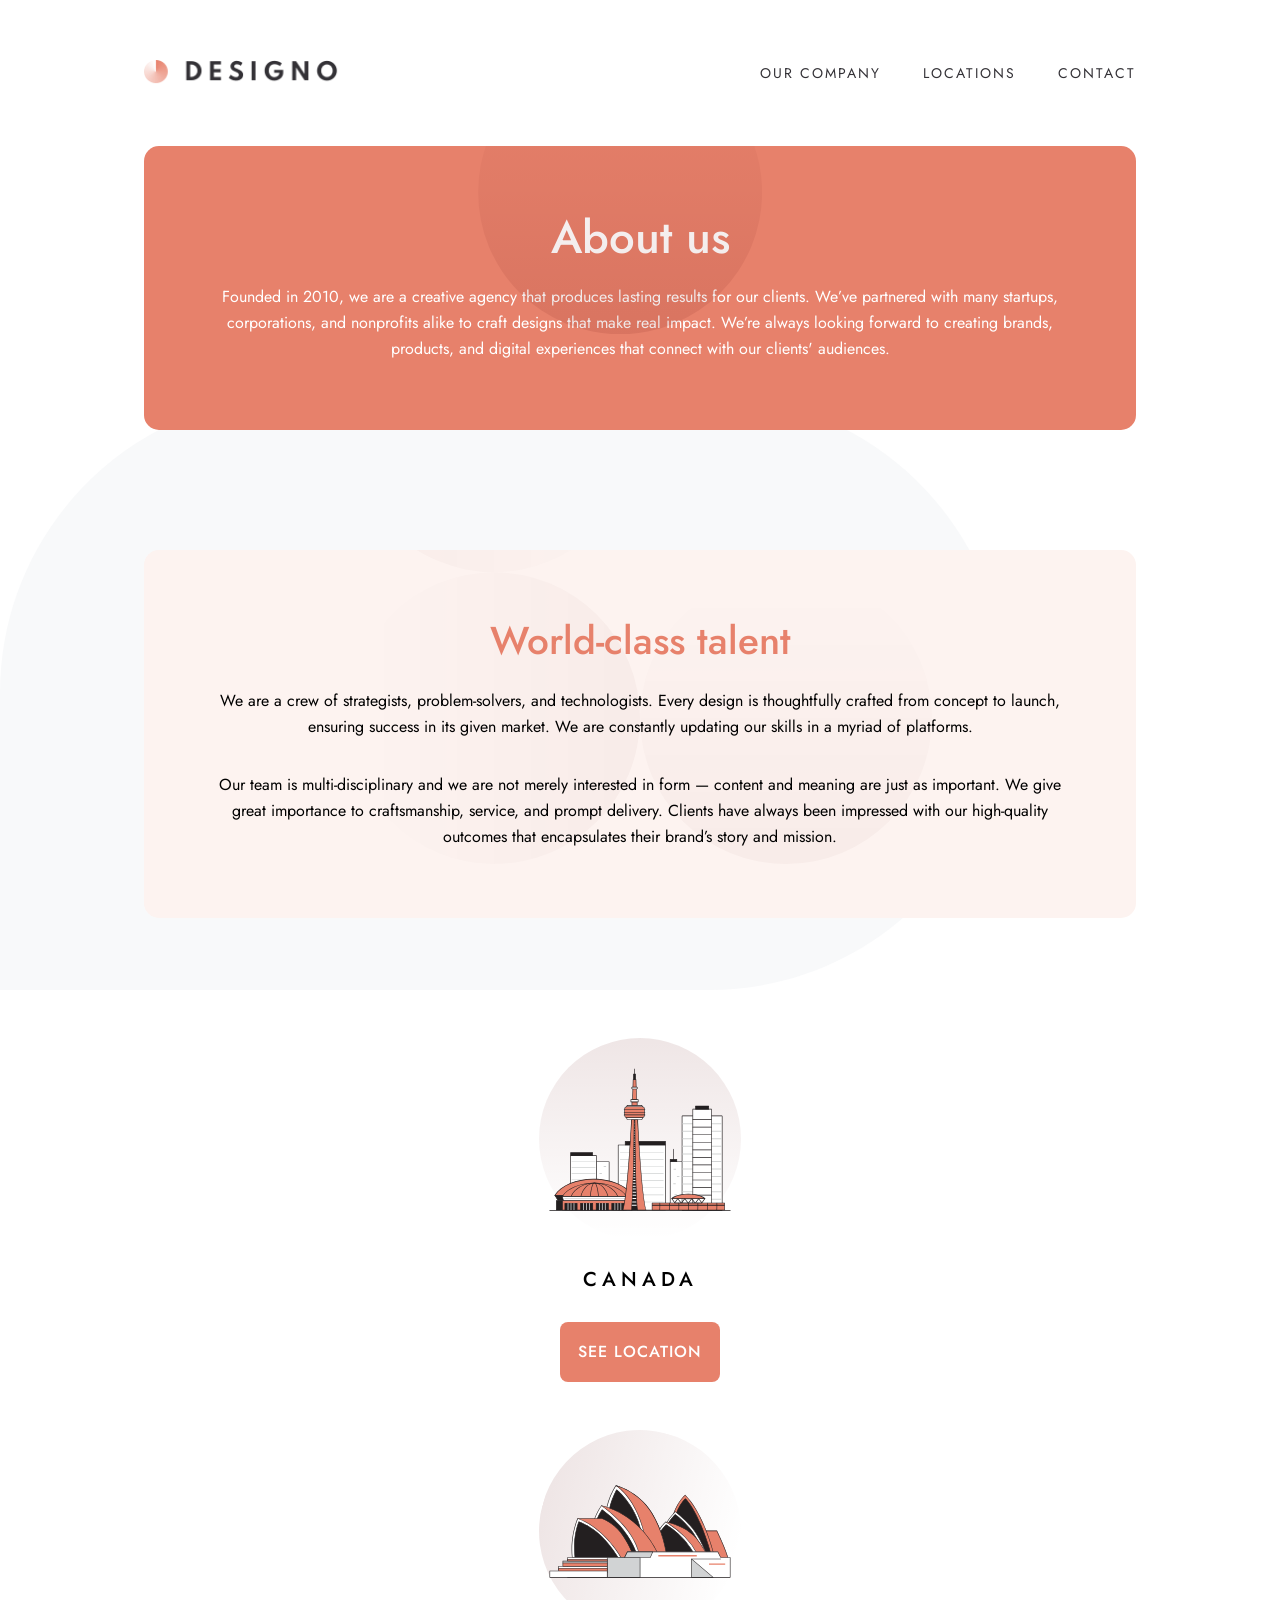
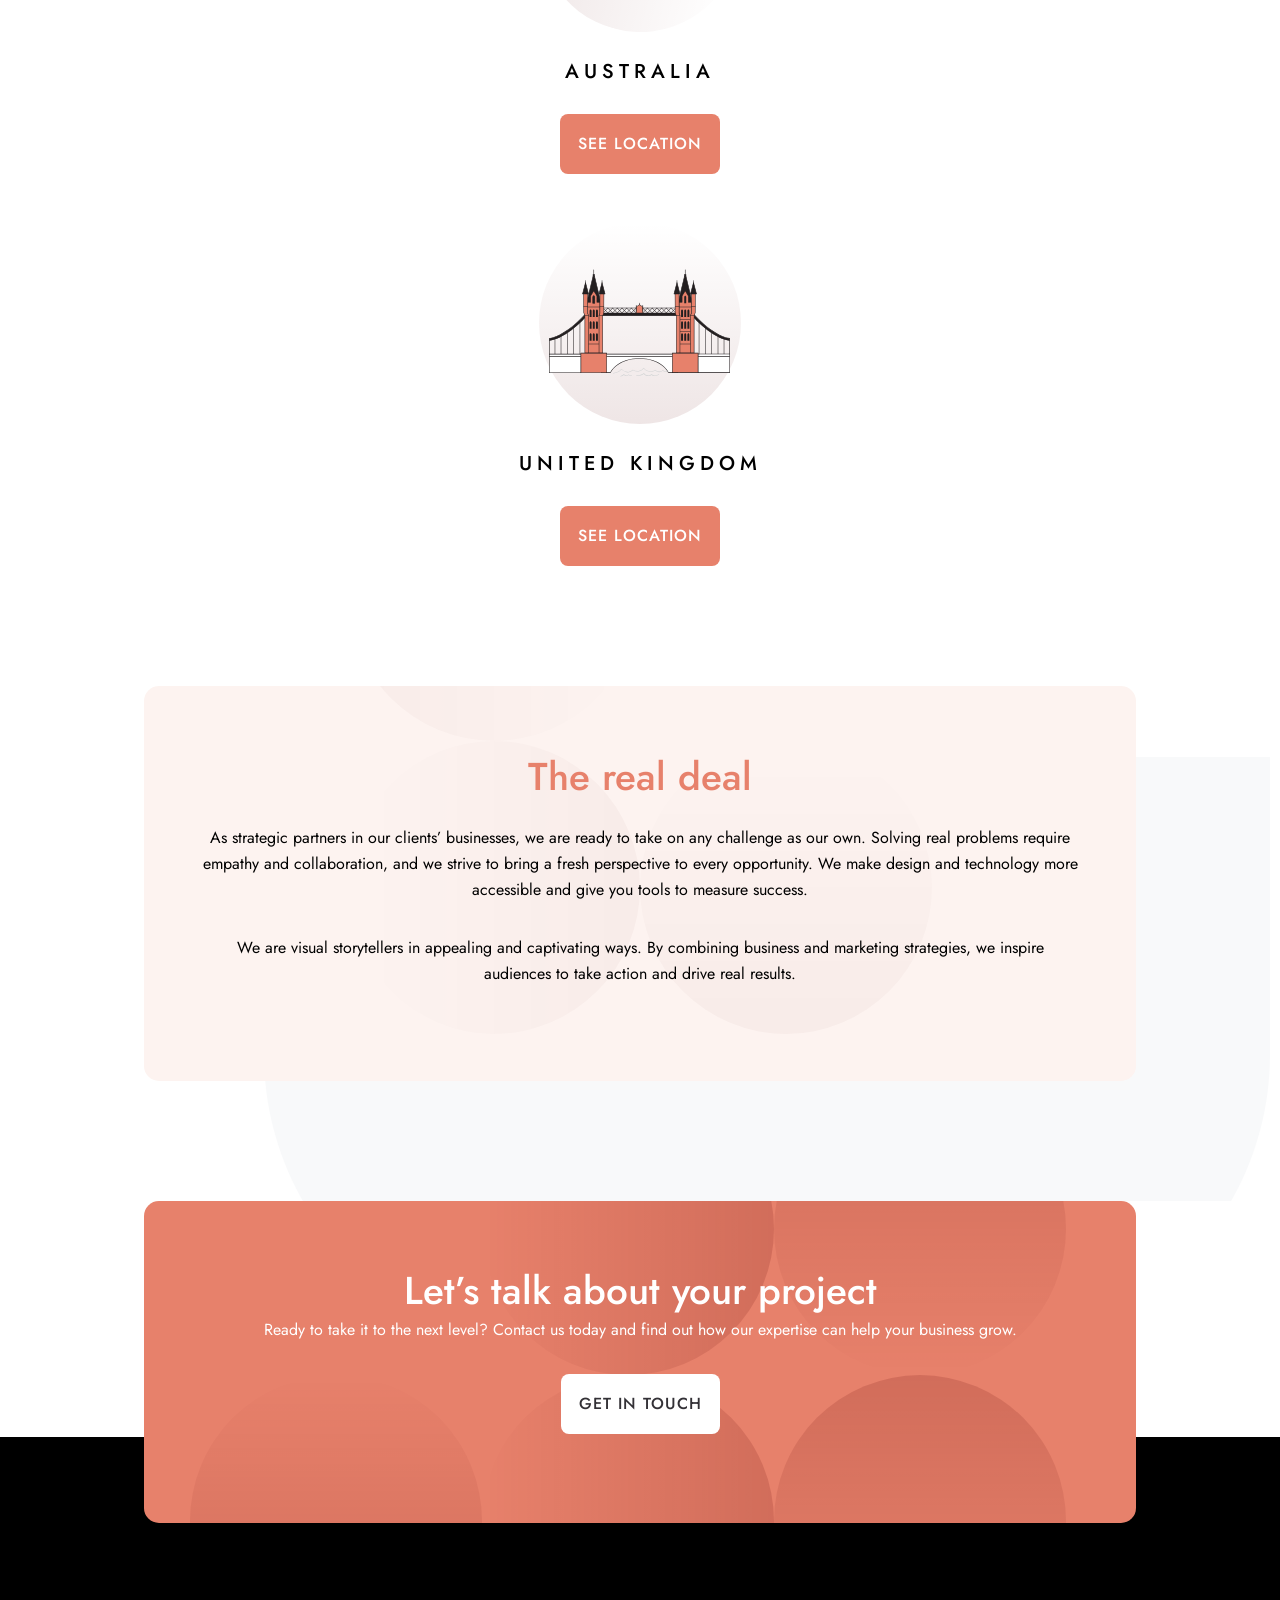
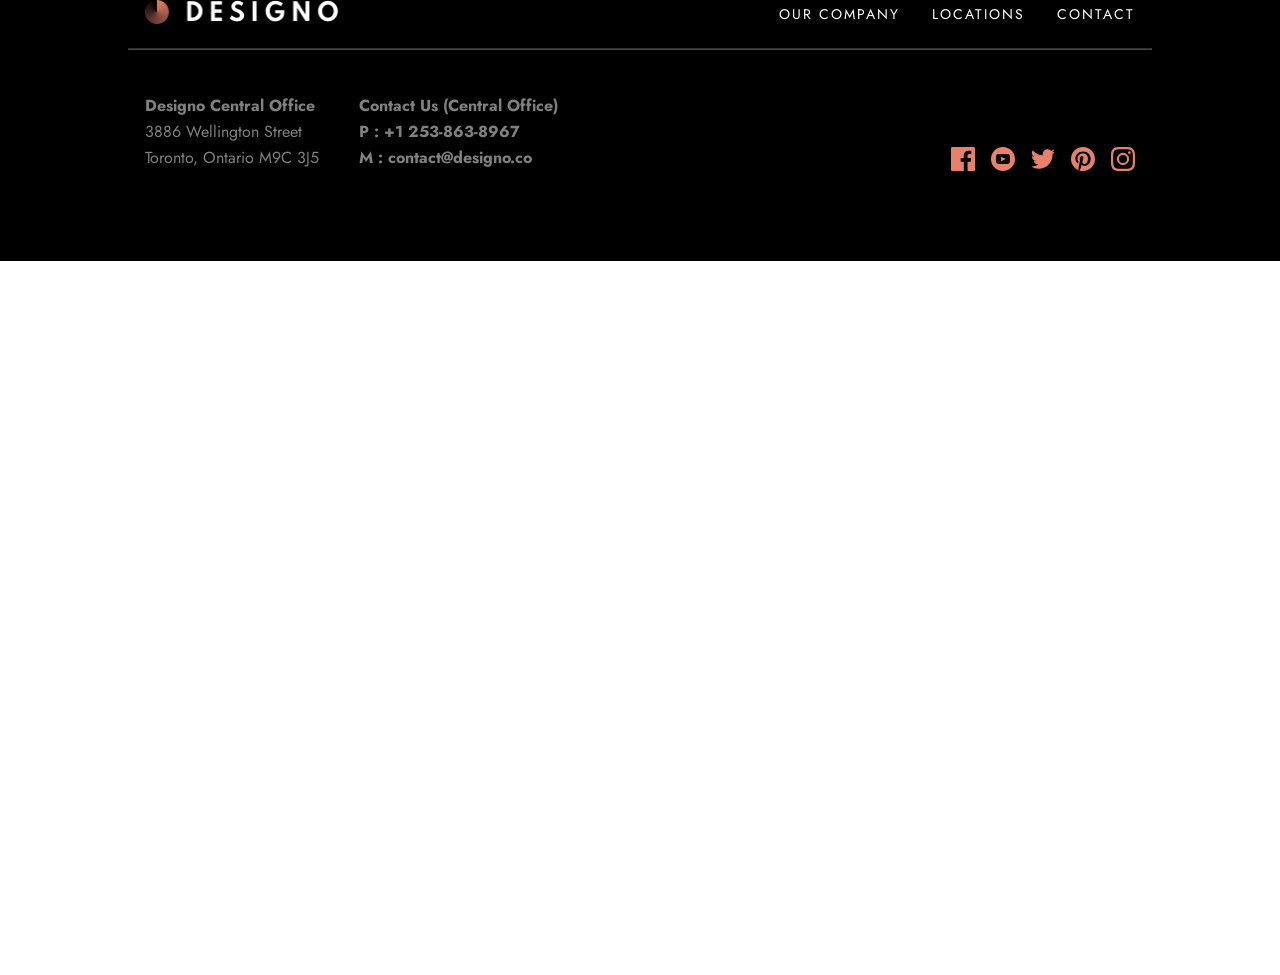
==== commit 08b14ab5: "head title change" ====
--- a/about.html
+++ b/about.html
@@ -15,7 +15,7 @@
     href="https://fonts.googleapis.com/css2?family=Jost:ital,wght@0,100..900;1,100..900&display=swap"
     rel="stylesheet">
   <script src="./javascript/menu.js" defer></script>
-  <title>Frontend Mentor | Designo Agency Website Challenge</title>
+  <title>Designo Agency Website</title>
 </head>
 
 <body>
--- a/styles/css/styles.min.css
+++ b/styles/css/styles.min.css
@@ -1 +1 @@
-header{display:flex;flex-direction:row;justify-content:space-between;align-items:center;position:relative;padding:clamp(2.188rem,2.723vw + 1.549rem,4rem) clamp(1.5rem,13.239vw - 1.603rem,10.313rem)}header img{width:200px;max-width:100%;z-index:9998}header .desktop-menu{display:none}@media screen and (width > 768px){header .desktop-menu{display:inline-block}header .desktop-menu .menu{display:flex;flex-direction:row;gap:42px;list-style-type:none;padding:0}header .desktop-menu .menu a{text-decoration:none}header .desktop-menu .menu a li{text-transform:uppercase;color:#333136;font-family:"Jost",sans-serif;font-size:14px;font-weight:400;letter-spacing:2px;line-height:14px}header .desktop-menu .menu a:hover{-webkit-text-decoration:underline #333136;text-decoration:underline #333136;text-decoration-thickness:1px}}header .mobile-menu{background-color:#000;position:fixed;top:100px;left:0;width:100%;padding:3rem 1.5rem;transform:translateY(-430px);display:inline-block;opacity:0;transition:all .7s ease-in;transition-behavior:allow-discrete;z-index:9999}header .mobile-menu ul{padding:0;list-style-type:none;display:flex;flex-direction:column;gap:32px}header .mobile-menu ul a{text-decoration:none}header .mobile-menu ul a li{color:#fff;text-transform:uppercase;font-family:"Jost",sans-serif;font-size:24px;font-weight:400;letter-spacing:2px;line-height:25px}header .menuIsOpen{transform:translateY(0px);opacity:1}.content-wrapper{width:100%;padding-left:clamp(1.5rem,13.239vw - 1.603rem,10.313rem);padding-right:clamp(1.5rem,13.239vw - 1.603rem,10.313rem);position:relative;overflow-x:hidden;overflow-y:hidden;display:flex;flex-direction:column}.content-wrapper .bg-pattern-container-large{position:absolute;left:0;top:10px;z-index:-1;display:none}@media screen and (width >= 1280px){.content-wrapper .bg-pattern-container-large{display:block}}.content-wrapper .bg-pattern-container-large-contact{position:absolute;right:0;bottom:-150px;z-index:-1;display:none;overflow:hidden}@media screen and (width >= 1280px){.content-wrapper .bg-pattern-container-large-contact{display:block}}.content-wrapper .bg-pattern-container-left{position:absolute;left:0;top:250px;z-index:-1;display:none}@media screen and (width >= 1280px){.content-wrapper .bg-pattern-container-left{display:block}}.content-wrapper .bg-pattern-container-right{position:absolute;right:10px;bottom:-150px;z-index:-1;display:none;transform:rotate(180deg)}@media screen and (width >= 1280px){.content-wrapper .bg-pattern-container-right{display:block}}footer{display:grid;grid-template-columns:repeat(2, 1fr);grid-template-rows:repeat(6, auto)}@media screen and (width > 768px){footer{grid-template-rows:repeat(5, 1fr)}}footer .footer-cta-wrapper{grid-area:1/1/4/3;background-color:#e7816b;margin-left:clamp(1.5rem,13.239vw - 1.603rem,10.313rem);margin-right:clamp(1.5rem,13.239vw - 1.603rem,10.313rem);padding:clamp(4rem,.751vw + 3.824rem,4.5rem) clamp(1.5rem,6.761vw - .085rem,6rem);border-radius:15px;z-index:9999;display:flex;flex-direction:column;align-items:center;text-align:center;margin-bottom:32px;background-image:url("../../assets/shared/desktop/bg-pattern-call-to-action.svg");background-position:40% 45%;background-repeat:no-repeat}@media screen and (width > 768px){footer .footer-cta-wrapper{grid-area:1/1/4/5}}@media screen and (width > 1280px){footer .footer-cta-wrapper{display:grid;grid-template-columns:repeat(2, 1fr);-moz-column-gap:300px;column-gap:300px;background-position:100% 40%}}footer .footer-cta-wrapper h2{color:#fff;font-family:"Jost",sans-serif;font-size:clamp(2rem,.751vw + 1.824rem,2.5rem);line-height:clamp(2.25rem,.376vw + 2.162rem,2.5rem);font-weight:500}@media screen and (width > 1280px){footer .footer-cta-wrapper h2{align-self:end;justify-self:start;margin-bottom:10px;text-align:start}}footer .footer-cta-wrapper p{display:flex;gap:32px;margin-top:6px;margin-bottom:32px;color:#fff;font-family:"Jost",sans-serif;font-size:16px;line-height:25px}@media screen and (width > 1280px){footer .footer-cta-wrapper p{grid-column:1;text-align:start;margin-top:10px;align-self:start}}@media screen and (width > 1280px){footer .footer-cta-wrapper a{grid-area:1/2/3/3;align-self:center;justify-self:end}}footer .footer-content-wrapper{grid-area:3/1/10/3;display:grid;grid-template-rows:subgrid;background-color:#000;padding-top:clamp(4rem,.751vw + 3.824rem,4.5rem);padding-bottom:clamp(4rem,.751vw + 3.824rem,4.5rem);row-gap:40px}@media screen and (width > 768px){footer .footer-content-wrapper{padding-right:clamp(2.5rem,11.643vw - .229rem,10.25rem);padding-left:clamp(2.5rem,11.643vw - .229rem,10.25rem)}}footer .footer-content-wrapper img{grid-column:1/2;grid-row:2;align-self:center;justify-self:center;width:200px;height:27px}@media screen and (width > 768px){footer .footer-content-wrapper img{align-self:center;justify-self:auto}}footer .footer-content-wrapper nav{grid-column:1/2;grid-row:3;align-self:center;justify-self:center}@media screen and (width > 768px){footer .footer-content-wrapper nav{grid-column:2;grid-row:2;align-self:center;justify-self:end}}footer .footer-content-wrapper nav ul{padding:0;list-style-type:none;text-align:center;display:flex;flex-direction:column;gap:32px}@media screen and (width > 768px){footer .footer-content-wrapper nav ul{flex-direction:row}}footer .footer-content-wrapper nav ul a{text-decoration:none}footer .footer-content-wrapper nav ul a li{color:#fff;text-transform:uppercase;font-family:"Jost",sans-serif;font-size:14px;font-weight:400;line-height:14px;letter-spacing:2px}footer .footer-content-wrapper nav ul a:hover{-webkit-text-decoration:underline #fff;text-decoration:underline #fff;text-decoration-thickness:1px}footer .footer-content-wrapper address{grid-column:1/2;grid-row:4;color:#fff;font-family:sans-serif;align-items:center;justify-self:center;text-align:center;font-style:normal;display:flex;flex-direction:column;gap:40px}@media screen and (width > 768px){footer .footer-content-wrapper address{grid-column:1;grid-row:3;flex-direction:row;text-align:start;justify-self:start;align-self:end}}footer .footer-content-wrapper address div{display:flex;flex-direction:column}footer .footer-content-wrapper address div span{font-family:"Jost",sans-serif;font-size:16px;font-weight:700;color:#fff;opacity:.5;line-height:26px}footer .footer-content-wrapper address div .address_normal{font-weight:400}footer .footer-content-wrapper .social-links{grid-column:1/2;grid-row:5;display:flex;flex-direction:row;align-items:center;justify-content:center;gap:16px}@media screen and (width > 768px){footer .footer-content-wrapper .social-links{grid-column:2;grid-row:3;justify-self:end;align-self:end}}footer .footer-content-wrapper .social-links svg:hover{cursor:pointer}footer .footer-content-wrapper .social-links svg:hover path{fill:#ffad9b}.contact-footer-content-wrapper{display:grid;grid-template-columns:1fr;width:100%;row-gap:32px;background-color:#000;padding-top:clamp(4rem,.751vw + 3.824rem,4.5rem);padding-bottom:clamp(4rem,.751vw + 3.824rem,4.5rem)}@media screen and (width > 768px){.contact-footer-content-wrapper{grid-template-columns:1fr 1fr;grid-template-rows:1fr 1fr;row-gap:0;padding-right:clamp(2.5rem,11.643vw - .229rem,10.25rem);padding-left:clamp(2.5rem,11.643vw - .229rem,10.25rem)}}.contact-footer-content-wrapper img{align-self:center;justify-self:center;width:200px;height:27px}@media screen and (width > 768px){.contact-footer-content-wrapper img{align-self:center;justify-self:auto}}.contact-footer-content-wrapper nav{align-self:center;justify-self:center}@media screen and (width > 768px){.contact-footer-content-wrapper nav{grid-column:2;grid-row:1;align-self:center;justify-self:end}}.contact-footer-content-wrapper nav ul{padding:0;list-style-type:none;text-align:center;display:flex;flex-direction:column;gap:32px}@media screen and (width > 768px){.contact-footer-content-wrapper nav ul{flex-direction:row}}.contact-footer-content-wrapper nav ul a{text-decoration:none}.contact-footer-content-wrapper nav ul a li{color:#fff;text-transform:uppercase;font-family:"Jost",sans-serif;font-size:14px;font-weight:400;line-height:14px;letter-spacing:2px}.contact-footer-content-wrapper nav ul a:hover{-webkit-text-decoration:underline #fff;text-decoration:underline #fff;text-decoration-thickness:1px}.contact-footer-content-wrapper address{color:#fff;font-family:sans-serif;align-items:center;justify-self:center;text-align:center;font-style:normal;display:flex;flex-direction:column;gap:40px}@media screen and (width > 768px){.contact-footer-content-wrapper address{grid-column:1;grid-row:3;flex-direction:row;text-align:start;justify-self:start;align-self:end}}.contact-footer-content-wrapper address div{display:flex;flex-direction:column}.contact-footer-content-wrapper address div span{font-family:"Jost",sans-serif;font-size:16px;font-weight:700;color:#fff;opacity:.5;line-height:26px}.contact-footer-content-wrapper address div .address_normal{font-weight:400}.contact-footer-content-wrapper .social-links{display:flex;flex-direction:row;align-items:center;justify-content:center;gap:16px}@media screen and (width > 768px){.contact-footer-content-wrapper .social-links{grid-column:2;grid-row:3;justify-self:end;align-self:end}}.contact-footer-content-wrapper .social-links svg:hover{cursor:pointer}.contact-footer-content-wrapper .social-links svg:hover path{fill:#ffad9b}.mobile-menu-button{background:rgba(0,0,0,0);border:none;cursor:pointer;display:flex}@media screen and (width > 768px){.mobile-menu-button{display:none}}.mobile-menu-button .hidden{display:none}.cta_btn,.footer-cta_btn{border:none;border-radius:8px;background-color:#fff;padding:18px;font-family:"Jost",sans-serif;font-weight:500;letter-spacing:1px;text-transform:uppercase;color:#333136;transition:all .45s ease}.cta_btn:hover,.footer-cta_btn:hover{background-color:#ffad9b;color:#fff;cursor:pointer}.location_btn{border:none;border-radius:8px;background-color:#e7816b;padding:18px;font-family:"Jost",sans-serif;font-weight:500;letter-spacing:1px;text-transform:uppercase;color:#fff;transition:all .45s ease}.location_btn:hover{background-color:#ffad9b;color:#fff;cursor:pointer}.submit-form_btn{padding:18px 48px;border-radius:8px;border:none;background-color:#fff;color:#000;font-family:"Jost",sans-serif;font-size:15px;font-weight:500;letter-spacing:1px;text-transform:uppercase;transition:all .45s ease}.submit-form_btn:hover{background-color:#ffad9b;color:#fff;cursor:pointer}a{text-decoration:none}@media screen and (width >= 1280px){a.web-design-item{grid-area:1/1/3/2}}@media screen and (width >= 768px){a.app-design-item{height:100%}}@media screen and (width >= 768px){a.graphic-design-item{height:100%}}a .work-container{padding:90px 56px;display:flex;flex-direction:column;align-items:center;width:100%;position:relative;border-radius:15px;gap:24px}a .work-container:hover{cursor:pointer}a .work-container:hover .work-overlay{background-color:#e7816b;opacity:.85}a .work-container .work-overlay{position:absolute;top:0;left:0;width:100%;height:100%;background-color:#000;opacity:.49;border-radius:15px}a .work-container h2{font-family:"Jost",sans-serif;font-size:clamp(1.75rem,1.878vw + 1.31rem,3rem);line-height:clamp(2.25rem,1.127vw + 1.986rem,3rem);letter-spacing:clamp(.063rem,.094vw + .04rem,.125rem);font-weight:500;text-transform:uppercase;color:#fff;z-index:2}a .work-container .work-copy{display:flex;flex-direction:row;align-items:center;gap:16px;z-index:2}a .work-container .work-copy p{font-family:"Jost",sans-serif;font-size:15px;text-transform:uppercase;letter-spacing:5px;color:#fff;font-weight:500}a .work-container.web-design{background-image:url("../../assets/home/mobile/image-web-design.jpg");background-repeat:no-repeat;background-size:cover}@media screen and (width >= 768px){a .work-container.web-design{background-image:url("../../assets/home/tablet/image-web-design.jpg")}}@media screen and (width >= 1280px){a .work-container.web-design{padding:273px 136px;background-image:url("../../assets/home/desktop/image-web-design-large.jpg")}}a .work-container.app-design{background-image:url("../../assets/home/tablet/image-app-design.jpg");background-repeat:no-repeat;background-size:cover}@media screen and (width >= 768px){a .work-container.app-design{background-image:url("../../assets/home/tablet/image-app-design.jpg");height:100%}}@media screen and (width >= 1280px){a .work-container.app-design{background-image:url("../../assets/home/desktop/image-app-design.jpg");height:100%}}a .work-container.graphic-design{background-image:url("../../assets/home/mobile/image-graphic-design.jpg");background-repeat:no-repeat;background-size:cover}@media screen and (width >= 768px){a .work-container.graphic-design{background-image:url("../../assets/home/tablet/image-graphic-design.jpg");height:100%}}@media screen and (width >= 1280px){a .work-container.graphic-design{background-image:url("../../assets/home/desktop/image-graphic-design.jpg");height:100%}}.inner-page_hero{position:relative;width:100vw;margin-left:calc(50% - 50vw);margin-right:calc(50% - 50vw);background-color:#e7816b;padding:105px 24px;display:flex;flex-direction:column;align-items:center;justify-content:center;text-align:center;gap:24px;background-image:url("../../assets/shared/desktop/bg-pattern-small-circle.svg");background-repeat:no-repeat;background-position:100% 0%;background-size:310px}.inner-page_hero h1{font-family:"Jost",sans-serif;font-size:clamp(2rem,1.648rem + 1.502vw,3rem);font-weight:500;line-height:clamp(2.25rem,1.986rem + 1.127vw,3rem);color:#fff}.inner-page_hero p{font-family:"Jost",sans-serif;font-size:16px;line-height:26px;font-weight:400;color:#fff}@media screen and (width > 768px){.inner-page_hero{margin-right:unset;margin-left:unset;width:100%;border-radius:15px;overflow-x:hidden;margin-bottom:120px;position:relative;overflow:hidden;background-image:none}.inner-page_hero::before{content:"";position:absolute;width:100%;height:100%;top:0;left:0;background-image:url("../../assets/shared/desktop/bg-pattern-call-to-action.svg");background-repeat:no-repeat;background-size:cover;background-position:right;transform:rotate(180deg)}}@media screen and (width > 1280px){.inner-page_hero{padding:64px 190px;background-image:none}.inner-page_hero::before{content:"";position:absolute;width:100%;height:100%;top:0;left:0;background-image:url("../../assets/shared/desktop/bg-pattern-call-to-action.svg");background-repeat:no-repeat;background-size:cover;background-position:right;transform:rotate(180deg)}}.work-examples_grid{--grid-max-col-count: 3;--grid-min-col-size: 327px;--grid-gap: 30px;--grid-col-size-calc: calc( 100% - var(--grid-gap) * var(--grid-max-col-count) ) / var(--grid-max-col-count);--grid-col-min-size-calc: min( 100%, max(var(--grid-min-col-size), var(--grid-col-size-calc)) );display:grid;gap:var(--grid-gap);grid-template-columns:repeat(auto-fit, minmax(var(--grid-col-min-size-calc), 1fr))}@media screen and (width < 768px){.work-examples_grid{margin-top:96px}}.work-example{border-radius:15px;display:flex;flex-direction:column}.work-example .example-img img{border-top-left-radius:15px;border-top-right-radius:15px}.work-example .example-copy-container{background-image:linear-gradient(#e7816b, #e7816b);background-size:100% 0;background-repeat:no-repeat;transition:.5s;background-color:#fdf3f0;padding:32px 30px;border-bottom-left-radius:15px;border-bottom-right-radius:15px;text-align:center}.work-example .example-copy-container:hover{cursor:pointer;background-size:100% 100%}.work-example .example-copy-container:hover h3,.work-example .example-copy-container:hover p{color:#fff}.work-example .example-copy-container h3{font-family:"Jost",sans-serif;font-size:20px;line-height:26px;font-weight:500;letter-spacing:5px;color:#e7816b;text-transform:uppercase;transition:.5s}.work-example .example-copy-container p{font-family:"Jost",sans-serif;font-size:16px;line-height:26px;font-weight:400;color:#333136;transition:.5s}.inner-works_container{display:grid;grid-template-columns:1fr;grid-template-rows:1fr 1fr;row-gap:30px;margin-top:clamp(6rem,4.592rem + 6.009vw,10rem);margin-bottom:clamp(6rem,4.592rem + 6.009vw,10rem)}@media screen and (width >= 1280px){.inner-works_container{grid-template-columns:1fr 1fr;grid-template-rows:auto;-moz-column-gap:30px;column-gap:30px}}@media screen and (width >= 1280px){.inner-works_container a .work-container.web-design{padding:90px 56px}}.locations-wrapper{display:flex;flex-direction:column;align-items:center;justify-content:center;text-align:center;margin-top:120px;margin-bottom:120px;gap:48px}@media screen and (width > 1280px){.locations-wrapper{display:grid;grid-template-columns:repeat(3, 1fr);grid-template-rows:1fr;align-items:center;justify-content:center}}.locations-wrapper .location{display:flex;flex-direction:column;align-items:center;gap:30px}.locations-wrapper .location:first-child .bg-circle-container{position:relative;overflow:hidden}.locations-wrapper .location:first-child .bg-circle-container::before{content:"";position:absolute;width:100%;height:100%;top:0;left:0;z-index:-1;background:url("../../assets/shared/desktop/bg-pattern-small-circle.svg") no-repeat center;background-size:cover;transform:rotate(90deg)}.locations-wrapper .location:nth-child(2) .bg-circle-container{position:relative;overflow:hidden}.locations-wrapper .location:nth-child(2) .bg-circle-container::before{content:"";position:absolute;width:100%;height:100%;top:0;left:0;z-index:-1;background:url("../../assets/shared/desktop/bg-pattern-small-circle.svg") no-repeat center;background-size:cover;transform:rotate(15deg)}.locations-wrapper .location:nth-child(3) .bg-circle-container{position:relative;overflow:hidden}.locations-wrapper .location:nth-child(3) .bg-circle-container::before{content:"";position:absolute;width:100%;height:100%;top:0;left:0;z-index:-1;background:url("../../assets/shared/desktop/bg-pattern-small-circle.svg") no-repeat center;background-size:cover;transform:rotate(-90deg)}.locations-wrapper .location .location-copy{display:flex;flex-direction:column;gap:32px}.locations-wrapper .location .location-copy h3{font-family:"Jost",sans-serif;font-size:20px;line-height:20px;text-transform:uppercase;font-weight:500;letter-spacing:5px}.overlay{position:absolute;top:0;left:0;width:100vw;height:100%;background-color:rgba(0,0,0,0);display:none;transition:all .7s ease-in;transition-behavior:allow-discrete;z-index:2}@media screen and (width >= 768px){.overlay{display:none}}.overlay-show{display:block;background-color:rgba(0,0,0,.6)}.no-scroll{overflow:hidden;height:100%}.home_hero{position:relative;width:100vw;margin-left:calc(50% - 50vw);margin-right:calc(50% - 50vw);display:flex;flex-direction:column;align-items:center;text-align:center;background-color:#e7816b;padding:80px 24px;height:95vh;overflow-y:hidden;background-image:url("../../assets/shared/desktop/bg-pattern-small-circle.svg");background-repeat:no-repeat;background-position:-10% 50%;background-size:cover}@media screen and (width > 768px){.home_hero{margin-right:unset;margin-left:unset;width:100%;border-radius:15px;overflow-x:hidden}}@media screen and (width >= 1280px){.home_hero{display:grid;grid-template-columns:1fr 1fr;padding:145px 95px;align-items:start;overflow-x:hidden;height:-moz-min-content;height:min-content}}.home_hero .hero-copy_container{display:flex;flex-direction:column;gap:30px}@media screen and (width > 1280px){.home_hero .hero-copy_container{text-align:start}}.home_hero .hero-copy_container h1{font-family:"Jost",sans-serif;font-size:clamp(2rem,1.502vw + 1.648rem,3rem);font-weight:500;color:#fff;line-height:clamp(2.25rem,1.127vw + 1.986rem,3rem)}.home_hero .hero-copy_container p{font-family:"Jost",sans-serif;font-size:16px;font-weight:400;line-height:26px;color:#fff}.home_hero img{position:absolute;transform:translateY(300px);transform-origin:right center}@media screen and (width > 768px){.home_hero img{transform:translateY(250px)}}@media screen and (width > 1280px){.home_hero img{transform:translateY(30px);transform:translateX(750px)}}.work-grid-wrapper{display:grid;grid-template-columns:1fr;grid-template-rows:repeat(3, 1fr);align-items:center;row-gap:24px;margin:120px 0}@media screen and (width > 1280px){.work-grid-wrapper{grid-template-columns:repeat(2, 1fr);grid-template-rows:repeat(2, 1fr);-moz-column-gap:30px;column-gap:30px}}.traits-wrapper{display:flex;flex-direction:column;align-items:center;justify-content:center;margin-bottom:120px;gap:80px}@media screen and (width > 1280px){.traits-wrapper{display:grid;grid-template-columns:repeat(3, 1fr);grid-template-rows:1fr;margin-bottom:160px;-moz-column-gap:30px;column-gap:30px}}.traits-wrapper .trait-container{display:flex;flex-direction:column;align-items:center;text-align:center;gap:48px}@media screen and (min-width: 768px)and (max-width: 1280px){.traits-wrapper .trait-container{display:grid;grid-template-columns:auto 1fr;text-align:start}}.traits-wrapper .trait-container h3{font-family:"Jost",sans-serif;font-size:20px;font-weight:500;text-transform:uppercase;letter-spacing:5px;line-height:26px;color:#333136;margin-bottom:32px}@media screen and (min-width: 768px)and (max-width: 1280px){.traits-wrapper .trait-container h3{margin-bottom:16px}}.traits-wrapper .trait-container p{font-family:"Jost",sans-serif;font-size:16px;font-weight:400;line-height:26px;color:#333136}.traits-wrapper .trait-container:first-child .bg-circle-container{background-image:url("../../assets/shared/desktop/bg-pattern-small-circle.svg");background-repeat:no-repeat}.traits-wrapper .trait-container:nth-child(2) .bg-circle-container{position:relative;overflow:hidden}.traits-wrapper .trait-container:nth-child(2) .bg-circle-container::before{content:"";position:absolute;width:100%;height:100%;top:0;left:0;z-index:-1;background:url("../../assets/shared/desktop/bg-pattern-small-circle.svg") no-repeat center;background-size:cover;transform:rotate(-90deg)}.traits-wrapper .trait-container:nth-child(3) .bg-circle-container{position:relative;overflow:hidden}.traits-wrapper .trait-container:nth-child(3) .bg-circle-container::before{content:"";position:absolute;width:100%;height:100%;top:0;left:0;z-index:-1;background:url("../../assets/shared/desktop/bg-pattern-small-circle.svg") no-repeat center;background-size:cover;transform:rotate(90deg)}.about-hero{position:relative;width:100vw;margin-left:calc(50% - 50vw);margin-right:calc(50% - 50vw)}@media screen and (width >= 1280px){.about-hero picture{grid-column:2;grid-row:1}}.about-hero picture img{width:100%;height:100%}@media screen and (width > 768px){.about-hero{margin-right:unset;margin-left:unset;width:100%;border-radius:15px;overflow-x:hidden;margin-bottom:120px}}@media screen and (width >= 1280px){.about-hero{display:grid;grid-template-columns:1fr auto;grid-template-rows:1fr}}.about-hero .about-hero-copy{background-color:#e7816b;padding:80px 24px;display:flex;flex-direction:column;align-items:center;text-align:center;position:relative;overflow:hidden}@media screen and (width > 768px){.about-hero .about-hero-copy{padding:68px 58px}}@media screen and (width > 1280px){.about-hero .about-hero-copy{align-items:start;justify-content:center;text-align:start;padding-left:95px;padding-right:82px}}.about-hero .about-hero-copy::before{content:"";position:absolute;width:100%;height:100%;top:-300px;left:75px;background-image:url("../../assets/shared/desktop/bg-pattern-small-circle.svg");background-repeat:no-repeat;background-size:contain;transform:rotate(-90deg)}@media screen and (width > 768px){.about-hero .about-hero-copy::before{top:-450px;left:-20px}}.about-hero .about-hero-copy h1{font-family:"Jost",sans-serif;color:#fff;font-size:clamp(2rem,1.502vw + 1.648rem,3rem);font-weight:500;line-height:clamp(2.25rem,1.127vw + 1.986rem,3rem);margin-bottom:24px}.about-hero .about-hero-copy p{font-family:"Jost",sans-serif;color:#fff;font-size:16px;line-height:26px;font-weight:400}.world-class-talent-container{position:relative;width:100vw;margin-left:calc(50% - 50vw);margin-right:calc(50% - 50vw)}.world-class-talent-container picture img{width:100%}@media screen and (width > 768px){.world-class-talent-container{margin-right:unset;margin-left:unset;width:100%;border-radius:15px;overflow-x:hidden}}@media screen and (width >= 1280px){.world-class-talent-container{display:grid;grid-template-columns:auto 1fr;grid-template-rows:1fr}}.world-class-talent-container .talent-copy-container{padding:80px 24px;display:flex;flex-direction:column;align-items:center;text-align:center;width:100%;background-color:#fdf3f0;background-image:url("../../assets/shared/desktop/bg-pattern-three-circles.svg");background-repeat:no-repeat}@media screen and (width > 768px){.world-class-talent-container .talent-copy-container{padding:68px 58px;background-position:50% 125%}}@media screen and (width > 1280px){.world-class-talent-container .talent-copy-container{align-items:start;justify-content:center;text-align:start;background-position:left 100px bottom 10px}}.world-class-talent-container .talent-copy-container h2{font-family:"Jost",sans-serif;color:#e7816b;font-size:clamp(2rem,.751vw + 1.824rem,2.5rem);font-weight:500;line-height:clamp(2.25rem,1.127vw + 1.986rem,3rem);margin-bottom:24px}.world-class-talent-container .talent-copy-container p{font-family:"Jost",sans-serif;color:#000;font-size:16px;line-height:26px;font-weight:400}.world-class-talent-container .talent-copy-container p:nth-child(2){margin-bottom:32px}.real-deal-container{position:relative;width:100vw;margin-left:calc(50% - 50vw);margin-right:calc(50% - 50vw);margin-bottom:120px}@media screen and (width >= 1280px){.real-deal-container picture{grid-column:2;grid-row:1}}.real-deal-container picture img{width:100%}@media screen and (width > 768px){.real-deal-container{margin-right:unset;margin-left:unset;width:100%;border-radius:15px;overflow-x:hidden}}@media screen and (width >= 1280px){.real-deal-container{display:grid;grid-template-columns:1fr auto;grid-template-rows:1fr}}.real-deal-container .real-deal-copy{padding:80px 24px;display:flex;flex-direction:column;align-items:center;text-align:center;background-color:#fdf3f0;background-image:url("../../assets/shared/desktop/bg-pattern-three-circles.svg");background-repeat:no-repeat}@media screen and (width > 768px){.real-deal-container .real-deal-copy{padding:68px 58px 94px 58px;background-position:50% 125%}}@media screen and (width > 1280px){.real-deal-container .real-deal-copy{align-items:start;justify-content:center;text-align:start;background-position:left 100px bottom 10px}}.real-deal-container .real-deal-copy h2{font-family:"Jost",sans-serif;color:#e7816b;font-size:clamp(2rem,.751vw + 1.824rem,2.5rem);font-weight:500;line-height:clamp(2.25rem,1.127vw + 1.986rem,3rem);margin-bottom:24px}.real-deal-container .real-deal-copy p{font-family:"Jost",sans-serif;color:#000;font-size:16px;line-height:26px;font-weight:400}.real-deal-container .real-deal-copy p:nth-child(2){margin-bottom:32px}.map-wrapper{position:relative;width:100vw;margin-left:calc(50% - 50vw);margin-right:calc(50% - 50vw)}@media screen and (width > 768px){.map-wrapper{margin-right:unset;margin-left:unset;width:100%;border-radius:15px;overflow-x:hidden;margin-bottom:120px}}@media screen and (width >= 1280px){.map-wrapper{display:grid;grid-template-columns:auto 1fr;grid-template-rows:1fr;-moz-column-gap:30px;column-gap:30px}}@media screen and (width >= 1280px){.map-wrapper.canada,.map-wrapper.uk{display:grid;grid-template-columns:1fr auto;grid-template-rows:1fr;-moz-column-gap:30px;column-gap:30px}}.map-wrapper:not(:last-child){margin-bottom:40px}.map-wrapper:last-child{margin-bottom:120px}.map-wrapper.canada .map,.map-wrapper.uk .map{grid-column:2}@media screen and (width > 1280px){.map-wrapper.canada .map picture img,.map-wrapper.uk .map picture img{border-top-left-radius:15px;border-bottom-left-radius:15px}}.map-wrapper.canada .map-copy,.map-wrapper.uk .map-copy{grid-column:1;grid-row:1}@media screen and (width > 1280px){.map-wrapper.canada .map-copy,.map-wrapper.uk .map-copy{border-top-right-radius:15px;border-bottom-right-radius:15px}}.map-wrapper .map{height:320px;max-height:-moz-max-content;max-height:max-content;width:100%;z-index:0 !important}.map-wrapper .map picture img{width:100%;max-height:100%}@media screen and (width > 1280px){.map-wrapper .map picture img{border-top-right-radius:15px;border-bottom-right-radius:15px}}.map-wrapper .map-copy{background-color:#fdf3f0;padding:80px 24px;display:flex;flex-direction:column;align-items:center;justify-content:center;text-align:center;background-image:url("../../../assets/shared/desktop/bg-pattern-three-circles.svg");background-repeat:no-repeat;background-size:100%}@media screen and (width >= 768px){.map-wrapper .map-copy{background-image:url("../../../assets/shared/desktop/bg-pattern-two-circles.svg");background-repeat:no-repeat;background-size:100%}}@media screen and (width >= 1280px){.map-wrapper .map-copy{display:grid;grid-template-columns:1fr;grid-template-rows:1fr;padding-left:95px;row-gap:24px;border-top-left-radius:15px;border-bottom-left-radius:15px}}.map-wrapper .map-copy h2{font-family:"Jost",sans-serif;font-size:clamp(2rem,1.824rem + .751vw,2.5rem);line-height:clamp(2.25rem,1.986rem + 1.127vw,3rem);font-weight:500;color:#e7816b}@media screen and (width >= 1280px){.map-wrapper .map-copy h2{align-self:end;justify-self:start}}.map-wrapper .map-copy address{display:flex;flex-direction:column;gap:24px}@media screen and (width >= 1280px){.map-wrapper .map-copy address{grid-column:1;grid-row:2;display:flex;flex-direction:row;text-align:start;gap:120px}}.map-wrapper .map-copy address div{display:flex;flex-direction:column}.map-wrapper .map-copy address div span{font-family:"Jost",sans-serif;font-size:16px;line-height:26px;font-style:normal}.map-wrapper .map-copy address div span:first-child{font-weight:700}.contact-form-wrapper{position:relative;width:100vw;margin-left:calc(50% - 50vw);margin-right:calc(50% - 50vw);background-color:#e7816b;padding:72px 24px;display:flex;flex-direction:column;align-items:center;gap:48px;justify-content:center;background-image:url("../../assets/contact/mobile/bg-pattern-hero-contact-mobile.svg");background-repeat:no-repeat;background-position:left -100px top 0px;background-size:1000px}.contact-form-wrapper .contact-form-copy{text-align:center;color:#fff}.contact-form-wrapper .contact-form-copy h1{font-family:"Jost",sans-serif;font-size:clamp(2rem,1.6479rem + 1.5023vw,3rem);line-height:clamp(2.25rem,1.9859rem + 1.1268vw,3rem);font-weight:500;margin-bottom:24px}.contact-form-wrapper .contact-form-copy p{font-family:"Jost",sans-serif;font-size:16px;font-weight:400;line-height:26px}@media screen and (width >= 768px){.contact-form-wrapper .contact-form-copy{text-align:start}}.contact-form-wrapper .contact-form-container{width:100%}.contact-form-wrapper .contact-form-container form{display:flex;flex-direction:column;justify-content:start;align-items:center;gap:25px}.contact-form-wrapper .contact-form-container form .container{display:flex;flex-direction:column;position:relative;justify-self:start;width:100%}.contact-form-wrapper .contact-form-container form .container:not(:last-child){margin-bottom:25px}.contact-form-wrapper .contact-form-container form .container label{font-family:"Jost",sans-serif;font-size:15px;line-height:26px;font-weight:500;color:#fff;margin-left:clamp(.875rem,.831rem + .1878vw,1rem);opacity:.5;display:flex;flex-direction:row;align-items:center;gap:10px;position:absolute;width:1px;height:1px;padding:0;margin:-1px;overflow:hidden;clip:rect(0, 0, 0, 0);white-space:nowrap;border:0}.contact-form-wrapper .contact-form-container form .container input[type=text],.contact-form-wrapper .contact-form-container form .container input[type=email],.contact-form-wrapper .contact-form-container form .container input[type=tel],.contact-form-wrapper .contact-form-container form .container textarea{border:none;border-bottom:1px solid #fff;background:rgba(0,0,0,0);width:100%;font-family:"Jost",sans-serif;font-size:15px;line-height:26px;font-weight:500;color:#fff;padding-top:10px;padding-left:clamp(.875rem,.831rem + .1878vw,1rem)}.contact-form-wrapper .contact-form-container form .container input[type=text]::-moz-placeholder, .contact-form-wrapper .contact-form-container form .container input[type=email]::-moz-placeholder, .contact-form-wrapper .contact-form-container form .container input[type=tel]::-moz-placeholder, .contact-form-wrapper .contact-form-container form .container textarea::-moz-placeholder{color:#fff;opacity:.5}.contact-form-wrapper .contact-form-container form .container input[type=text]::placeholder,.contact-form-wrapper .contact-form-container form .container input[type=email]::placeholder,.contact-form-wrapper .contact-form-container form .container input[type=tel]::placeholder,.contact-form-wrapper .contact-form-container form .container textarea::placeholder{color:#fff;opacity:.5}.contact-form-wrapper .contact-form-container form .container input[type=text]:focus,.contact-form-wrapper .contact-form-container form .container input[type=email]:focus,.contact-form-wrapper .contact-form-container form .container input[type=tel]:focus,.contact-form-wrapper .contact-form-container form .container textarea:focus{border-bottom:2px solid #fff}.contact-form-wrapper .contact-form-container form .container input[type=text]:focus+label,.contact-form-wrapper .contact-form-container form .container input[type=email]:focus+label,.contact-form-wrapper .contact-form-container form .container input[type=tel]:focus+label,.contact-form-wrapper .contact-form-container form .container textarea:focus+label{position:absolute;width:1px;height:1px;padding:0;margin:-1px;overflow:hidden;clip:rect(0, 0, 0, 0);white-space:nowrap;border:0}.contact-form-wrapper .contact-form-container form .container .error-message{font-family:"Jost",sans-serif;font-size:12px;font-style:italic;color:#fff;position:absolute;right:12px;top:55%;transform:translateY(-50%);pointer-events:none;display:flex;flex-direction:row;align-items:center;gap:10px}.contact-form-wrapper .contact-form-container form .container textarea{resize:none}.contact-form-wrapper .contact-form-container form .form-submit{align-self:end}@media screen and (width >= 768px){.contact-form-wrapper{margin-right:unset;margin-left:unset;width:100%;border-radius:15px;overflow-x:hidden;background-image:url("../../assets/contact/desktop/bg-pattern-hero-desktop.svg");background-repeat:no-repeat;background-position:top -150px left -50px;background-size:contain}}@media screen and (width >= 1280px){.contact-form-wrapper{display:flex;flex-direction:row;padding:55px 96px;gap:95px}}+header{display:flex;flex-direction:row;justify-content:space-between;align-items:center;position:relative;padding:clamp(2.188rem,2.723vw + 1.549rem,4rem) clamp(1.5rem,13.239vw - 1.603rem,10.313rem)}header img{width:200px;max-width:100%;z-index:9998}header .desktop-menu{display:none}@media screen and (width > 768px){header .desktop-menu{display:inline-block}header .desktop-menu .menu{display:flex;flex-direction:row;gap:42px;list-style-type:none;padding:0}header .desktop-menu .menu a{text-decoration:none}header .desktop-menu .menu a li{text-transform:uppercase;color:#333136;font-family:"Jost",sans-serif;font-size:14px;font-weight:400;letter-spacing:2px;line-height:14px}header .desktop-menu .menu a:hover{-webkit-text-decoration:underline #333136;text-decoration:underline #333136;text-decoration-thickness:1px}}header .mobile-menu{background-color:#000;position:fixed;top:100px;left:0;width:100%;padding:3rem 1.5rem;transform:translateY(-430px);display:inline-block;opacity:0;transition:all .7s ease-in;transition-behavior:allow-discrete;z-index:9999}header .mobile-menu ul{padding:0;list-style-type:none;display:flex;flex-direction:column;gap:32px}header .mobile-menu ul a{text-decoration:none}header .mobile-menu ul a li{color:#fff;text-transform:uppercase;font-family:"Jost",sans-serif;font-size:24px;font-weight:400;letter-spacing:2px;line-height:25px}header .menuIsOpen{transform:translateY(0px);opacity:1}.content-wrapper{width:100%;padding-left:clamp(1.5rem,13.239vw - 1.603rem,10.313rem);padding-right:clamp(1.5rem,13.239vw - 1.603rem,10.313rem);position:relative;overflow-x:hidden;overflow-y:hidden;display:flex;flex-direction:column}.content-wrapper .bg-pattern-container-large{position:absolute;left:0;top:10px;z-index:-1;display:none}@media screen and (width >= 1280px){.content-wrapper .bg-pattern-container-large{display:block}}.content-wrapper .bg-pattern-container-large-contact{position:absolute;right:0;bottom:-150px;z-index:-1;display:none;overflow:hidden}@media screen and (width >= 1280px){.content-wrapper .bg-pattern-container-large-contact{display:block}}.content-wrapper .bg-pattern-container-left{position:absolute;left:0;top:250px;z-index:-1;display:none}@media screen and (width >= 1280px){.content-wrapper .bg-pattern-container-left{display:block}}.content-wrapper .bg-pattern-container-right{position:absolute;right:10px;bottom:-150px;z-index:-1;display:none;transform:rotate(180deg)}@media screen and (width >= 1280px){.content-wrapper .bg-pattern-container-right{display:block}}footer{display:grid;grid-template-columns:repeat(2, 1fr);grid-template-rows:repeat(6, auto)}@media screen and (width > 768px){footer{grid-template-rows:repeat(5, 1fr)}}footer .footer-cta-wrapper{grid-area:1/1/4/3;background-color:#e7816b;margin-left:clamp(1.5rem,13.239vw - 1.603rem,10.313rem);margin-right:clamp(1.5rem,13.239vw - 1.603rem,10.313rem);padding:clamp(4rem,.751vw + 3.824rem,4.5rem) clamp(1.5rem,6.761vw - .085rem,6rem);border-radius:15px;z-index:9999;display:flex;flex-direction:column;align-items:center;text-align:center;margin-bottom:32px;background-image:url("../../assets/shared/desktop/bg-pattern-call-to-action.svg");background-position:40% 45%;background-repeat:no-repeat}@media screen and (width > 768px){footer .footer-cta-wrapper{grid-area:1/1/4/5}}@media screen and (width > 1280px){footer .footer-cta-wrapper{display:grid;grid-template-columns:repeat(2, 1fr);-moz-column-gap:300px;column-gap:300px;background-position:100% 40%}}footer .footer-cta-wrapper h2{color:#fff;font-family:"Jost",sans-serif;font-size:clamp(2rem,.751vw + 1.824rem,2.5rem);line-height:clamp(2.25rem,.376vw + 2.162rem,2.5rem);font-weight:500}@media screen and (width > 1280px){footer .footer-cta-wrapper h2{align-self:end;justify-self:start;margin-bottom:10px;text-align:start}}footer .footer-cta-wrapper p{display:flex;gap:32px;margin-top:6px;margin-bottom:32px;color:#fff;font-family:"Jost",sans-serif;font-size:16px;line-height:25px}@media screen and (width > 1280px){footer .footer-cta-wrapper p{grid-column:1;text-align:start;margin-top:10px;align-self:start}}@media screen and (width > 1280px){footer .footer-cta-wrapper a{grid-area:1/2/3/3;align-self:center;justify-self:end}}footer .footer-content-wrapper{grid-area:3/1/10/3;display:grid;grid-template-rows:subgrid;background-color:#000;padding-top:clamp(4rem,.751vw + 3.824rem,4.5rem);padding-bottom:clamp(4rem,.751vw + 3.824rem,4.5rem);row-gap:40px;position:relative}@media screen and (width > 768px){footer .footer-content-wrapper{padding-right:clamp(2.5rem,11.643vw - .229rem,10.25rem);padding-left:clamp(2.5rem,11.643vw - .229rem,10.25rem)}}footer .footer-content-wrapper img{grid-column:1/2;grid-row:2;align-self:center;justify-self:center;width:200px;height:27px;margin-bottom:65px}@media screen and (width > 768px){footer .footer-content-wrapper img{align-self:center;justify-self:auto;margin-bottom:0}}footer .footer-content-wrapper hr{position:absolute;top:32%;left:50%;transform:translate(-50%, -50%);width:80%;background-color:#fff;opacity:.3}@media screen and (width >= 768px){footer .footer-content-wrapper hr{top:50%}}footer .footer-content-wrapper nav{grid-column:1/2;grid-row:3;align-self:center;justify-self:center}@media screen and (width > 768px){footer .footer-content-wrapper nav{grid-column:2;grid-row:2;align-self:center;justify-self:end}}footer .footer-content-wrapper nav ul{padding:0;list-style-type:none;text-align:center;display:flex;flex-direction:column;gap:32px}@media screen and (width > 768px){footer .footer-content-wrapper nav ul{flex-direction:row}}footer .footer-content-wrapper nav ul a{text-decoration:none}footer .footer-content-wrapper nav ul a li{color:#fff;text-transform:uppercase;font-family:"Jost",sans-serif;font-size:14px;font-weight:400;line-height:14px;letter-spacing:2px}footer .footer-content-wrapper nav ul a:hover{-webkit-text-decoration:underline #fff;text-decoration:underline #fff;text-decoration-thickness:1px}footer .footer-content-wrapper address{grid-column:1/2;grid-row:4;color:#fff;font-family:sans-serif;align-items:center;justify-self:center;text-align:center;font-style:normal;display:flex;flex-direction:column;gap:40px}@media screen and (width > 768px){footer .footer-content-wrapper address{grid-column:1;grid-row:3;flex-direction:row;text-align:start;justify-self:start;align-self:end}}footer .footer-content-wrapper address div{display:flex;flex-direction:column}footer .footer-content-wrapper address div span{font-family:"Jost",sans-serif;font-size:16px;font-weight:700;color:#fff;opacity:.5;line-height:26px}footer .footer-content-wrapper address div .address_normal{font-weight:400}footer .footer-content-wrapper .social-links{grid-column:1/2;grid-row:5;display:flex;flex-direction:row;align-items:center;justify-content:center;gap:16px}@media screen and (width > 768px){footer .footer-content-wrapper .social-links{grid-column:2;grid-row:3;justify-self:end;align-self:end}}footer .footer-content-wrapper .social-links svg:hover{cursor:pointer}footer .footer-content-wrapper .social-links svg:hover path{fill:#ffad9b}.contact-footer-content-wrapper{display:grid;grid-template-columns:1fr;width:100%;row-gap:32px;background-color:#000;padding-top:clamp(4rem,.751vw + 3.824rem,4.5rem);padding-bottom:clamp(4rem,.751vw + 3.824rem,4.5rem);position:relative}@media screen and (width > 768px){.contact-footer-content-wrapper{grid-template-columns:1fr 1fr;grid-template-rows:1fr 1fr;row-gap:0;padding-right:clamp(2.5rem,11.643vw - .229rem,10.25rem);padding-left:clamp(2.5rem,11.643vw - .229rem,10.25rem);gap:72px}}.contact-footer-content-wrapper img{align-self:center;justify-self:center;width:200px;height:27px;margin-bottom:62px}@media screen and (width > 768px){.contact-footer-content-wrapper img{align-self:center;justify-self:auto;margin-bottom:0}}.contact-footer-content-wrapper hr{position:absolute;top:20%;left:50%;transform:translate(-50%, -50%);width:80%;background-color:#fff;opacity:.3}@media screen and (width >= 768px){.contact-footer-content-wrapper hr{top:35%}}.contact-footer-content-wrapper nav{align-self:center;justify-self:center}@media screen and (width > 768px){.contact-footer-content-wrapper nav{grid-column:2;grid-row:1;align-self:center;justify-self:end}}.contact-footer-content-wrapper nav ul{padding:0;list-style-type:none;text-align:center;display:flex;flex-direction:column;gap:32px}@media screen and (width > 768px){.contact-footer-content-wrapper nav ul{flex-direction:row}}.contact-footer-content-wrapper nav ul a{text-decoration:none}.contact-footer-content-wrapper nav ul a li{color:#fff;text-transform:uppercase;font-family:"Jost",sans-serif;font-size:14px;font-weight:400;line-height:14px;letter-spacing:2px}.contact-footer-content-wrapper nav ul a:hover{-webkit-text-decoration:underline #fff;text-decoration:underline #fff;text-decoration-thickness:1px}.contact-footer-content-wrapper address{color:#fff;font-family:sans-serif;align-items:center;justify-self:center;text-align:center;font-style:normal;display:flex;flex-direction:column;gap:40px}@media screen and (width > 768px){.contact-footer-content-wrapper address{grid-column:1;grid-row:3;flex-direction:row;text-align:start;justify-self:start;align-self:end}}.contact-footer-content-wrapper address div{display:flex;flex-direction:column}.contact-footer-content-wrapper address div span{font-family:"Jost",sans-serif;font-size:16px;font-weight:700;color:#fff;opacity:.5;line-height:26px}.contact-footer-content-wrapper address div .address_normal{font-weight:400}.contact-footer-content-wrapper .social-links{display:flex;flex-direction:row;align-items:center;justify-content:center;gap:16px}@media screen and (width > 768px){.contact-footer-content-wrapper .social-links{grid-column:2;grid-row:3;justify-self:end;align-self:end}}.contact-footer-content-wrapper .social-links svg:hover{cursor:pointer}.contact-footer-content-wrapper .social-links svg:hover path{fill:#ffad9b}.mobile-menu-button{background:rgba(0,0,0,0);border:none;cursor:pointer;display:flex}@media screen and (width > 768px){.mobile-menu-button{display:none}}.mobile-menu-button .hidden{display:none}.cta_btn,.footer-cta_btn{border:none;border-radius:8px;background-color:#fff;padding:18px;font-family:"Jost",sans-serif;font-weight:500;letter-spacing:1px;text-transform:uppercase;color:#333136;transition:all .45s ease}.cta_btn:hover,.footer-cta_btn:hover{background-color:#ffad9b;color:#fff;cursor:pointer}.location_btn{border:none;border-radius:8px;background-color:#e7816b;padding:18px;font-family:"Jost",sans-serif;font-weight:500;letter-spacing:1px;text-transform:uppercase;color:#fff;transition:all .45s ease}.location_btn:hover{background-color:#ffad9b;color:#fff;cursor:pointer}.submit-form_btn{padding:18px 48px;border-radius:8px;border:none;background-color:#fff;color:#000;font-family:"Jost",sans-serif;font-size:15px;font-weight:500;letter-spacing:1px;text-transform:uppercase;transition:all .45s ease}.submit-form_btn:hover{background-color:#ffad9b;color:#fff;cursor:pointer}a{text-decoration:none}@media screen and (width >= 1280px){a.web-design-item{grid-area:1/1/3/2}}@media screen and (width >= 768px){a.app-design-item{height:100%}}@media screen and (width >= 768px){a.graphic-design-item{height:100%}}a .work-container{padding:90px 56px;display:flex;flex-direction:column;align-items:center;width:100%;position:relative;border-radius:15px;gap:24px}a .work-container:hover{cursor:pointer}a .work-container:hover .work-overlay{background-color:#e7816b;opacity:.85}a .work-container .work-overlay{position:absolute;top:0;left:0;width:100%;height:100%;background-color:#000;opacity:.49;border-radius:15px}a .work-container h2{font-family:"Jost",sans-serif;font-size:clamp(1.75rem,1.878vw + 1.31rem,3rem);line-height:clamp(2.25rem,1.127vw + 1.986rem,3rem);letter-spacing:clamp(.063rem,.094vw + .04rem,.125rem);font-weight:500;text-transform:uppercase;color:#fff;z-index:2}a .work-container .work-copy{display:flex;flex-direction:row;align-items:center;gap:16px;z-index:2}a .work-container .work-copy p{font-family:"Jost",sans-serif;font-size:15px;text-transform:uppercase;letter-spacing:5px;color:#fff;font-weight:500}a .work-container.web-design{background-image:url("../../assets/home/mobile/image-web-design.jpg");background-repeat:no-repeat;background-size:cover}@media screen and (width >= 768px){a .work-container.web-design{background-image:url("../../assets/home/tablet/image-web-design.jpg")}}@media screen and (width >= 1280px){a .work-container.web-design{padding:273px 136px;background-image:url("../../assets/home/desktop/image-web-design-large.jpg")}}a .work-container.app-design{background-image:url("../../assets/home/tablet/image-app-design.jpg");background-repeat:no-repeat;background-size:cover}@media screen and (width >= 768px){a .work-container.app-design{background-image:url("../../assets/home/tablet/image-app-design.jpg");height:100%}}@media screen and (width >= 1280px){a .work-container.app-design{background-image:url("../../assets/home/desktop/image-app-design.jpg");height:100%}}a .work-container.graphic-design{background-image:url("../../assets/home/mobile/image-graphic-design.jpg");background-repeat:no-repeat;background-size:cover}@media screen and (width >= 768px){a .work-container.graphic-design{background-image:url("../../assets/home/tablet/image-graphic-design.jpg");height:100%}}@media screen and (width >= 1280px){a .work-container.graphic-design{background-image:url("../../assets/home/desktop/image-graphic-design.jpg");height:100%}}.inner-page_hero{position:relative;width:100vw;margin-left:calc(50% - 50vw);margin-right:calc(50% - 50vw);background-color:#e7816b;padding:105px 24px;display:flex;flex-direction:column;align-items:center;justify-content:center;text-align:center;gap:24px;background-image:url("../../assets/shared/desktop/bg-pattern-small-circle.svg");background-repeat:no-repeat;background-position:100% 0%;background-size:310px}.inner-page_hero h1{font-family:"Jost",sans-serif;font-size:clamp(2rem,1.648rem + 1.502vw,3rem);font-weight:500;line-height:clamp(2.25rem,1.986rem + 1.127vw,3rem);color:#fff}.inner-page_hero p{font-family:"Jost",sans-serif;font-size:16px;line-height:26px;font-weight:400;color:#fff}@media screen and (width > 768px){.inner-page_hero{margin-right:unset;margin-left:unset;width:100%;border-radius:15px;overflow-x:hidden;margin-bottom:120px;position:relative;overflow:hidden;background-image:none}.inner-page_hero::before{content:"";position:absolute;width:100%;height:100%;top:0;left:0;background-image:url("../../assets/shared/desktop/bg-pattern-call-to-action.svg");background-repeat:no-repeat;background-size:cover;background-position:right;transform:rotate(180deg)}}@media screen and (width > 1280px){.inner-page_hero{padding:64px 190px;background-image:none}.inner-page_hero::before{content:"";position:absolute;width:100%;height:100%;top:0;left:0;background-image:url("../../assets/shared/desktop/bg-pattern-call-to-action.svg");background-repeat:no-repeat;background-size:cover;background-position:right;transform:rotate(180deg)}}.work-examples_grid{--grid-max-col-count: 3;--grid-min-col-size: 327px;--grid-gap: 30px;--grid-col-size-calc: calc( 100% - var(--grid-gap) * var(--grid-max-col-count) ) / var(--grid-max-col-count);--grid-col-min-size-calc: min( 100%, max(var(--grid-min-col-size), var(--grid-col-size-calc)) );display:grid;gap:var(--grid-gap);grid-template-columns:repeat(auto-fit, minmax(var(--grid-col-min-size-calc), 1fr))}@media screen and (width < 768px){.work-examples_grid{margin-top:96px}}.work-example{border-radius:15px;display:flex;flex-direction:column}.work-example .example-img img{border-top-left-radius:15px;border-top-right-radius:15px}.work-example .example-copy-container{background-image:linear-gradient(#e7816b, #e7816b);background-size:100% 0;background-repeat:no-repeat;transition:.5s;background-color:#fdf3f0;padding:32px 30px;border-bottom-left-radius:15px;border-bottom-right-radius:15px;text-align:center}.work-example .example-copy-container:hover{cursor:pointer;background-size:100% 100%}.work-example .example-copy-container:hover h3,.work-example .example-copy-container:hover p{color:#fff}.work-example .example-copy-container h3{font-family:"Jost",sans-serif;font-size:20px;line-height:26px;font-weight:500;letter-spacing:5px;color:#e7816b;text-transform:uppercase;transition:.5s}.work-example .example-copy-container p{font-family:"Jost",sans-serif;font-size:16px;line-height:26px;font-weight:400;color:#333136;transition:.5s}.inner-works_container{display:grid;grid-template-columns:1fr;grid-template-rows:1fr 1fr;row-gap:30px;margin-top:clamp(6rem,4.592rem + 6.009vw,10rem);margin-bottom:clamp(6rem,4.592rem + 6.009vw,10rem)}@media screen and (width >= 1280px){.inner-works_container{grid-template-columns:1fr 1fr;grid-template-rows:auto;-moz-column-gap:30px;column-gap:30px}}@media screen and (width >= 1280px){.inner-works_container a .work-container.web-design{padding:90px 56px}}.locations-wrapper{display:flex;flex-direction:column;align-items:center;justify-content:center;text-align:center;margin-top:120px;margin-bottom:120px;gap:48px}@media screen and (width > 1280px){.locations-wrapper{display:grid;grid-template-columns:repeat(3, 1fr);grid-template-rows:1fr;align-items:center;justify-content:center}}.locations-wrapper .location{display:flex;flex-direction:column;align-items:center;gap:30px}.locations-wrapper .location:first-child .bg-circle-container{position:relative;overflow:hidden}.locations-wrapper .location:first-child .bg-circle-container::before{content:"";position:absolute;width:100%;height:100%;top:0;left:0;z-index:-1;background:url("../../assets/shared/desktop/bg-pattern-small-circle.svg") no-repeat center;background-size:cover;transform:rotate(90deg)}.locations-wrapper .location:nth-child(2) .bg-circle-container{position:relative;overflow:hidden}.locations-wrapper .location:nth-child(2) .bg-circle-container::before{content:"";position:absolute;width:100%;height:100%;top:0;left:0;z-index:-1;background:url("../../assets/shared/desktop/bg-pattern-small-circle.svg") no-repeat center;background-size:cover;transform:rotate(15deg)}.locations-wrapper .location:nth-child(3) .bg-circle-container{position:relative;overflow:hidden}.locations-wrapper .location:nth-child(3) .bg-circle-container::before{content:"";position:absolute;width:100%;height:100%;top:0;left:0;z-index:-1;background:url("../../assets/shared/desktop/bg-pattern-small-circle.svg") no-repeat center;background-size:cover;transform:rotate(-90deg)}.locations-wrapper .location .location-copy{display:flex;flex-direction:column;gap:32px}.locations-wrapper .location .location-copy h3{font-family:"Jost",sans-serif;font-size:20px;line-height:20px;text-transform:uppercase;font-weight:500;letter-spacing:5px}.overlay{position:absolute;top:0;left:0;width:100vw;height:100%;background-color:rgba(0,0,0,0);display:none;transition:all .7s ease-in;transition-behavior:allow-discrete;z-index:2}@media screen and (width >= 768px){.overlay{display:none}}.overlay-show{display:block;background-color:rgba(0,0,0,.6)}.no-scroll{overflow:hidden;height:100%}.home_hero{position:relative;width:100vw;margin-left:calc(50% - 50vw);margin-right:calc(50% - 50vw);display:flex;flex-direction:column;align-items:center;text-align:center;background-color:#e7816b;padding:80px 24px;height:95vh;overflow-y:hidden;background-image:url("../../assets/shared/desktop/bg-pattern-small-circle.svg");background-repeat:no-repeat;background-position:-10% 50%;background-size:cover}@media screen and (width > 768px){.home_hero{margin-right:unset;margin-left:unset;width:100%;border-radius:15px;overflow-x:hidden}}@media screen and (width >= 1280px){.home_hero{display:grid;grid-template-columns:1fr 1fr;padding:145px 95px;align-items:start;overflow-x:hidden;height:-moz-min-content;height:min-content}}.home_hero .hero-copy_container{display:flex;flex-direction:column;gap:30px}@media screen and (width > 1280px){.home_hero .hero-copy_container{text-align:start}}.home_hero .hero-copy_container h1{font-family:"Jost",sans-serif;font-size:clamp(2rem,1.502vw + 1.648rem,3rem);font-weight:500;color:#fff;line-height:clamp(2.25rem,1.127vw + 1.986rem,3rem)}.home_hero .hero-copy_container p{font-family:"Jost",sans-serif;font-size:16px;font-weight:400;line-height:26px;color:#fff}.home_hero img{position:absolute;transform:translateY(300px);transform-origin:right center}@media screen and (width > 768px){.home_hero img{transform:translateY(250px)}}@media screen and (width > 1280px){.home_hero img{transform:translateY(30px);transform:translateX(750px)}}.work-grid-wrapper{display:grid;grid-template-columns:1fr;grid-template-rows:repeat(3, 1fr);align-items:center;row-gap:24px;margin:120px 0}@media screen and (width > 1280px){.work-grid-wrapper{grid-template-columns:repeat(2, 1fr);grid-template-rows:repeat(2, 1fr);-moz-column-gap:30px;column-gap:30px}}.traits-wrapper{display:flex;flex-direction:column;align-items:center;justify-content:center;margin-bottom:120px;gap:80px}@media screen and (width > 1280px){.traits-wrapper{display:grid;grid-template-columns:repeat(3, 1fr);grid-template-rows:1fr;margin-bottom:160px;-moz-column-gap:30px;column-gap:30px}}.traits-wrapper .trait-container{display:flex;flex-direction:column;align-items:center;text-align:center;gap:48px}@media screen and (min-width: 768px)and (max-width: 1280px){.traits-wrapper .trait-container{display:grid;grid-template-columns:auto 1fr;text-align:start}}.traits-wrapper .trait-container h3{font-family:"Jost",sans-serif;font-size:20px;font-weight:500;text-transform:uppercase;letter-spacing:5px;line-height:26px;color:#333136;margin-bottom:32px}@media screen and (min-width: 768px)and (max-width: 1280px){.traits-wrapper .trait-container h3{margin-bottom:16px}}.traits-wrapper .trait-container p{font-family:"Jost",sans-serif;font-size:16px;font-weight:400;line-height:26px;color:#333136}.traits-wrapper .trait-container:first-child .bg-circle-container{background-image:url("../../assets/shared/desktop/bg-pattern-small-circle.svg");background-repeat:no-repeat}.traits-wrapper .trait-container:nth-child(2) .bg-circle-container{position:relative;overflow:hidden}.traits-wrapper .trait-container:nth-child(2) .bg-circle-container::before{content:"";position:absolute;width:100%;height:100%;top:0;left:0;z-index:-1;background:url("../../assets/shared/desktop/bg-pattern-small-circle.svg") no-repeat center;background-size:cover;transform:rotate(-90deg)}.traits-wrapper .trait-container:nth-child(3) .bg-circle-container{position:relative;overflow:hidden}.traits-wrapper .trait-container:nth-child(3) .bg-circle-container::before{content:"";position:absolute;width:100%;height:100%;top:0;left:0;z-index:-1;background:url("../../assets/shared/desktop/bg-pattern-small-circle.svg") no-repeat center;background-size:cover;transform:rotate(90deg)}.about-hero{position:relative;width:100vw;margin-left:calc(50% - 50vw);margin-right:calc(50% - 50vw)}@media screen and (width >= 1280px){.about-hero picture{grid-column:2;grid-row:1}}.about-hero picture img{width:100%;height:100%}@media screen and (width > 768px){.about-hero{margin-right:unset;margin-left:unset;width:100%;border-radius:15px;overflow-x:hidden;margin-bottom:120px}}@media screen and (width >= 1280px){.about-hero{display:grid;grid-template-columns:1fr auto;grid-template-rows:1fr}}.about-hero .about-hero-copy{background-color:#e7816b;padding:80px 24px;display:flex;flex-direction:column;align-items:center;text-align:center;position:relative;overflow:hidden}@media screen and (width > 768px){.about-hero .about-hero-copy{padding:68px 58px}}@media screen and (width > 1280px){.about-hero .about-hero-copy{align-items:start;justify-content:center;text-align:start;padding-left:95px;padding-right:82px}}.about-hero .about-hero-copy::before{content:"";position:absolute;width:100%;height:100%;top:-300px;left:75px;background-image:url("../../assets/shared/desktop/bg-pattern-small-circle.svg");background-repeat:no-repeat;background-size:contain;transform:rotate(-90deg)}@media screen and (width > 768px){.about-hero .about-hero-copy::before{top:-450px;left:-20px}}.about-hero .about-hero-copy h1{font-family:"Jost",sans-serif;color:#fff;font-size:clamp(2rem,1.502vw + 1.648rem,3rem);font-weight:500;line-height:clamp(2.25rem,1.127vw + 1.986rem,3rem);margin-bottom:24px}.about-hero .about-hero-copy p{font-family:"Jost",sans-serif;color:#fff;font-size:16px;line-height:26px;font-weight:400}.world-class-talent-container{position:relative;width:100vw;margin-left:calc(50% - 50vw);margin-right:calc(50% - 50vw)}.world-class-talent-container picture img{width:100%}@media screen and (width > 768px){.world-class-talent-container{margin-right:unset;margin-left:unset;width:100%;border-radius:15px;overflow-x:hidden}}@media screen and (width >= 1280px){.world-class-talent-container{display:grid;grid-template-columns:auto 1fr;grid-template-rows:1fr}}.world-class-talent-container .talent-copy-container{padding:80px 24px;display:flex;flex-direction:column;align-items:center;text-align:center;width:100%;background-color:#fdf3f0;background-image:url("../../assets/shared/desktop/bg-pattern-three-circles.svg");background-repeat:no-repeat}@media screen and (width > 768px){.world-class-talent-container .talent-copy-container{padding:68px 58px;background-position:50% 125%}}@media screen and (width > 1280px){.world-class-talent-container .talent-copy-container{align-items:start;justify-content:center;text-align:start;background-position:left 100px bottom 10px}}.world-class-talent-container .talent-copy-container h2{font-family:"Jost",sans-serif;color:#e7816b;font-size:clamp(2rem,.751vw + 1.824rem,2.5rem);font-weight:500;line-height:clamp(2.25rem,1.127vw + 1.986rem,3rem);margin-bottom:24px}.world-class-talent-container .talent-copy-container p{font-family:"Jost",sans-serif;color:#000;font-size:16px;line-height:26px;font-weight:400}.world-class-talent-container .talent-copy-container p:nth-child(2){margin-bottom:32px}.real-deal-container{position:relative;width:100vw;margin-left:calc(50% - 50vw);margin-right:calc(50% - 50vw);margin-bottom:120px}@media screen and (width >= 1280px){.real-deal-container picture{grid-column:2;grid-row:1}}.real-deal-container picture img{width:100%}@media screen and (width > 768px){.real-deal-container{margin-right:unset;margin-left:unset;width:100%;border-radius:15px;overflow-x:hidden}}@media screen and (width >= 1280px){.real-deal-container{display:grid;grid-template-columns:1fr auto;grid-template-rows:1fr}}.real-deal-container .real-deal-copy{padding:80px 24px;display:flex;flex-direction:column;align-items:center;text-align:center;background-color:#fdf3f0;background-image:url("../../assets/shared/desktop/bg-pattern-three-circles.svg");background-repeat:no-repeat}@media screen and (width > 768px){.real-deal-container .real-deal-copy{padding:68px 58px 94px 58px;background-position:50% 125%}}@media screen and (width > 1280px){.real-deal-container .real-deal-copy{align-items:start;justify-content:center;text-align:start;background-position:left 100px bottom 10px}}.real-deal-container .real-deal-copy h2{font-family:"Jost",sans-serif;color:#e7816b;font-size:clamp(2rem,.751vw + 1.824rem,2.5rem);font-weight:500;line-height:clamp(2.25rem,1.127vw + 1.986rem,3rem);margin-bottom:24px}.real-deal-container .real-deal-copy p{font-family:"Jost",sans-serif;color:#000;font-size:16px;line-height:26px;font-weight:400}.real-deal-container .real-deal-copy p:nth-child(2){margin-bottom:32px}.map-wrapper{position:relative;width:100vw;margin-left:calc(50% - 50vw);margin-right:calc(50% - 50vw)}@media screen and (width > 768px){.map-wrapper{margin-right:unset;margin-left:unset;width:100%;border-radius:15px;overflow-x:hidden;margin-bottom:120px}}@media screen and (width >= 1280px){.map-wrapper{display:grid;grid-template-columns:auto 1fr;grid-template-rows:1fr;-moz-column-gap:30px;column-gap:30px}}@media screen and (width >= 1280px){.map-wrapper.canada,.map-wrapper.uk{display:grid;grid-template-columns:1fr auto;grid-template-rows:1fr;-moz-column-gap:30px;column-gap:30px}}.map-wrapper:not(:last-child){margin-bottom:40px}.map-wrapper:last-child{margin-bottom:120px}.map-wrapper.canada .map,.map-wrapper.uk .map{grid-column:2}@media screen and (width > 1280px){.map-wrapper.canada .map picture img,.map-wrapper.uk .map picture img{border-top-left-radius:15px;border-bottom-left-radius:15px}}.map-wrapper.canada .map-copy,.map-wrapper.uk .map-copy{grid-column:1;grid-row:1}@media screen and (width > 1280px){.map-wrapper.canada .map-copy,.map-wrapper.uk .map-copy{border-top-right-radius:15px;border-bottom-right-radius:15px}}.map-wrapper .map{height:320px;max-height:-moz-max-content;max-height:max-content;width:100%;z-index:0 !important}.map-wrapper .map picture img{width:100%;max-height:100%}@media screen and (width > 1280px){.map-wrapper .map picture img{border-top-right-radius:15px;border-bottom-right-radius:15px}}.map-wrapper .map-copy{background-color:#fdf3f0;padding:80px 24px;display:flex;flex-direction:column;align-items:center;justify-content:center;text-align:center;background-image:url("../../../assets/shared/desktop/bg-pattern-three-circles.svg");background-repeat:no-repeat;background-size:100%}@media screen and (width >= 768px){.map-wrapper .map-copy{background-image:url("../../../assets/shared/desktop/bg-pattern-two-circles.svg");background-repeat:no-repeat;background-size:100%}}@media screen and (width >= 1280px){.map-wrapper .map-copy{display:grid;grid-template-columns:1fr;grid-template-rows:1fr;padding-left:95px;row-gap:24px;border-top-left-radius:15px;border-bottom-left-radius:15px}}.map-wrapper .map-copy h2{font-family:"Jost",sans-serif;font-size:clamp(2rem,1.824rem + .751vw,2.5rem);line-height:clamp(2.25rem,1.986rem + 1.127vw,3rem);font-weight:500;color:#e7816b}@media screen and (width >= 1280px){.map-wrapper .map-copy h2{align-self:end;justify-self:start}}.map-wrapper .map-copy address{display:flex;flex-direction:column;gap:24px}@media screen and (width >= 1280px){.map-wrapper .map-copy address{grid-column:1;grid-row:2;display:flex;flex-direction:row;text-align:start;gap:120px}}.map-wrapper .map-copy address div{display:flex;flex-direction:column}.map-wrapper .map-copy address div span{font-family:"Jost",sans-serif;font-size:16px;line-height:26px;font-style:normal}.map-wrapper .map-copy address div span:first-child{font-weight:700}.contact-form-wrapper{position:relative;width:100vw;margin-left:calc(50% - 50vw);margin-right:calc(50% - 50vw);background-color:#e7816b;padding:72px 24px;display:flex;flex-direction:column;align-items:center;gap:48px;justify-content:center;background-image:url("../../assets/contact/mobile/bg-pattern-hero-contact-mobile.svg");background-repeat:no-repeat;background-position:left -100px top 0px;background-size:1000px}.contact-form-wrapper .contact-form-copy{text-align:center;color:#fff}.contact-form-wrapper .contact-form-copy h1{font-family:"Jost",sans-serif;font-size:clamp(2rem,1.6479rem + 1.5023vw,3rem);line-height:clamp(2.25rem,1.9859rem + 1.1268vw,3rem);font-weight:500;margin-bottom:24px}.contact-form-wrapper .contact-form-copy p{font-family:"Jost",sans-serif;font-size:16px;font-weight:400;line-height:26px}@media screen and (width >= 768px){.contact-form-wrapper .contact-form-copy{text-align:start}}.contact-form-wrapper .contact-form-container{width:100%}.contact-form-wrapper .contact-form-container form{display:flex;flex-direction:column;justify-content:start;align-items:center;gap:25px}.contact-form-wrapper .contact-form-container form .container{display:flex;flex-direction:column;position:relative;justify-self:start;width:100%}.contact-form-wrapper .contact-form-container form .container:not(:last-child){margin-bottom:25px}.contact-form-wrapper .contact-form-container form .container label{font-family:"Jost",sans-serif;font-size:15px;line-height:26px;font-weight:500;color:#fff;margin-left:clamp(.875rem,.831rem + .1878vw,1rem);opacity:.5;display:flex;flex-direction:row;align-items:center;gap:10px;position:absolute;width:1px;height:1px;padding:0;margin:-1px;overflow:hidden;clip:rect(0, 0, 0, 0);white-space:nowrap;border:0}.contact-form-wrapper .contact-form-container form .container input[type=text],.contact-form-wrapper .contact-form-container form .container input[type=email],.contact-form-wrapper .contact-form-container form .container input[type=tel],.contact-form-wrapper .contact-form-container form .container textarea{border:none;border-bottom:1px solid #fff;background:rgba(0,0,0,0);width:100%;font-family:"Jost",sans-serif;font-size:15px;line-height:26px;font-weight:500;color:#fff;padding-top:10px;padding-left:clamp(.875rem,.831rem + .1878vw,1rem)}.contact-form-wrapper .contact-form-container form .container input[type=text]::-moz-placeholder, .contact-form-wrapper .contact-form-container form .container input[type=email]::-moz-placeholder, .contact-form-wrapper .contact-form-container form .container input[type=tel]::-moz-placeholder, .contact-form-wrapper .contact-form-container form .container textarea::-moz-placeholder{color:#fff;opacity:.5}.contact-form-wrapper .contact-form-container form .container input[type=text]::placeholder,.contact-form-wrapper .contact-form-container form .container input[type=email]::placeholder,.contact-form-wrapper .contact-form-container form .container input[type=tel]::placeholder,.contact-form-wrapper .contact-form-container form .container textarea::placeholder{color:#fff;opacity:.5}.contact-form-wrapper .contact-form-container form .container input[type=text]:focus,.contact-form-wrapper .contact-form-container form .container input[type=email]:focus,.contact-form-wrapper .contact-form-container form .container input[type=tel]:focus,.contact-form-wrapper .contact-form-container form .container textarea:focus{border-bottom:2px solid #fff}.contact-form-wrapper .contact-form-container form .container input[type=text]:focus+label,.contact-form-wrapper .contact-form-container form .container input[type=email]:focus+label,.contact-form-wrapper .contact-form-container form .container input[type=tel]:focus+label,.contact-form-wrapper .contact-form-container form .container textarea:focus+label{position:absolute;width:1px;height:1px;padding:0;margin:-1px;overflow:hidden;clip:rect(0, 0, 0, 0);white-space:nowrap;border:0}.contact-form-wrapper .contact-form-container form .container .error-message{font-family:"Jost",sans-serif;font-size:12px;font-style:italic;color:#fff;position:absolute;right:12px;top:55%;transform:translateY(-50%);pointer-events:none;display:flex;flex-direction:row;align-items:center;gap:10px}.contact-form-wrapper .contact-form-container form .container textarea{resize:none}.contact-form-wrapper .contact-form-container form .form-submit{align-self:end}@media screen and (width >= 768px){.contact-form-wrapper{margin-right:unset;margin-left:unset;width:100%;border-radius:15px;overflow-x:hidden;background-image:url("../../assets/contact/desktop/bg-pattern-hero-desktop.svg");background-repeat:no-repeat;background-position:top -150px left -50px;background-size:contain}}@media screen and (width >= 1280px){.contact-form-wrapper{display:flex;flex-direction:row;padding:55px 96px;gap:95px}}
